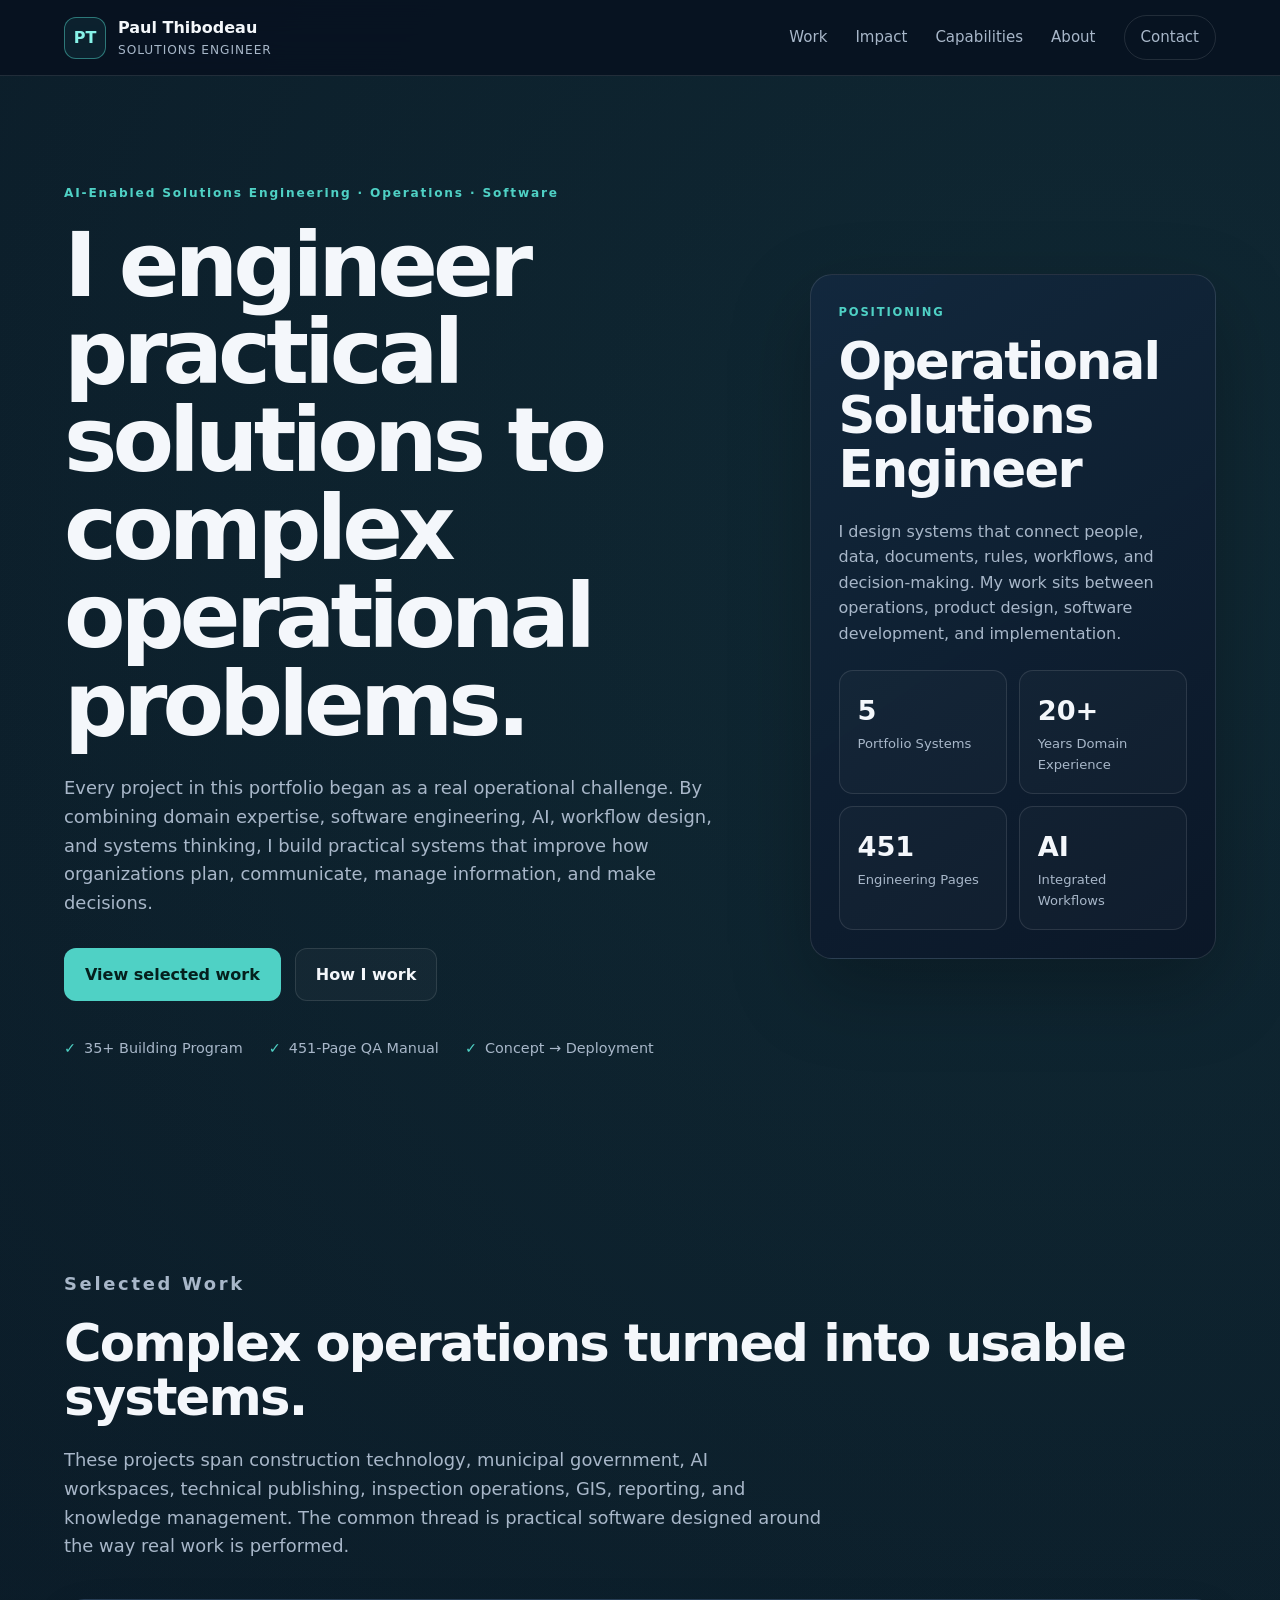
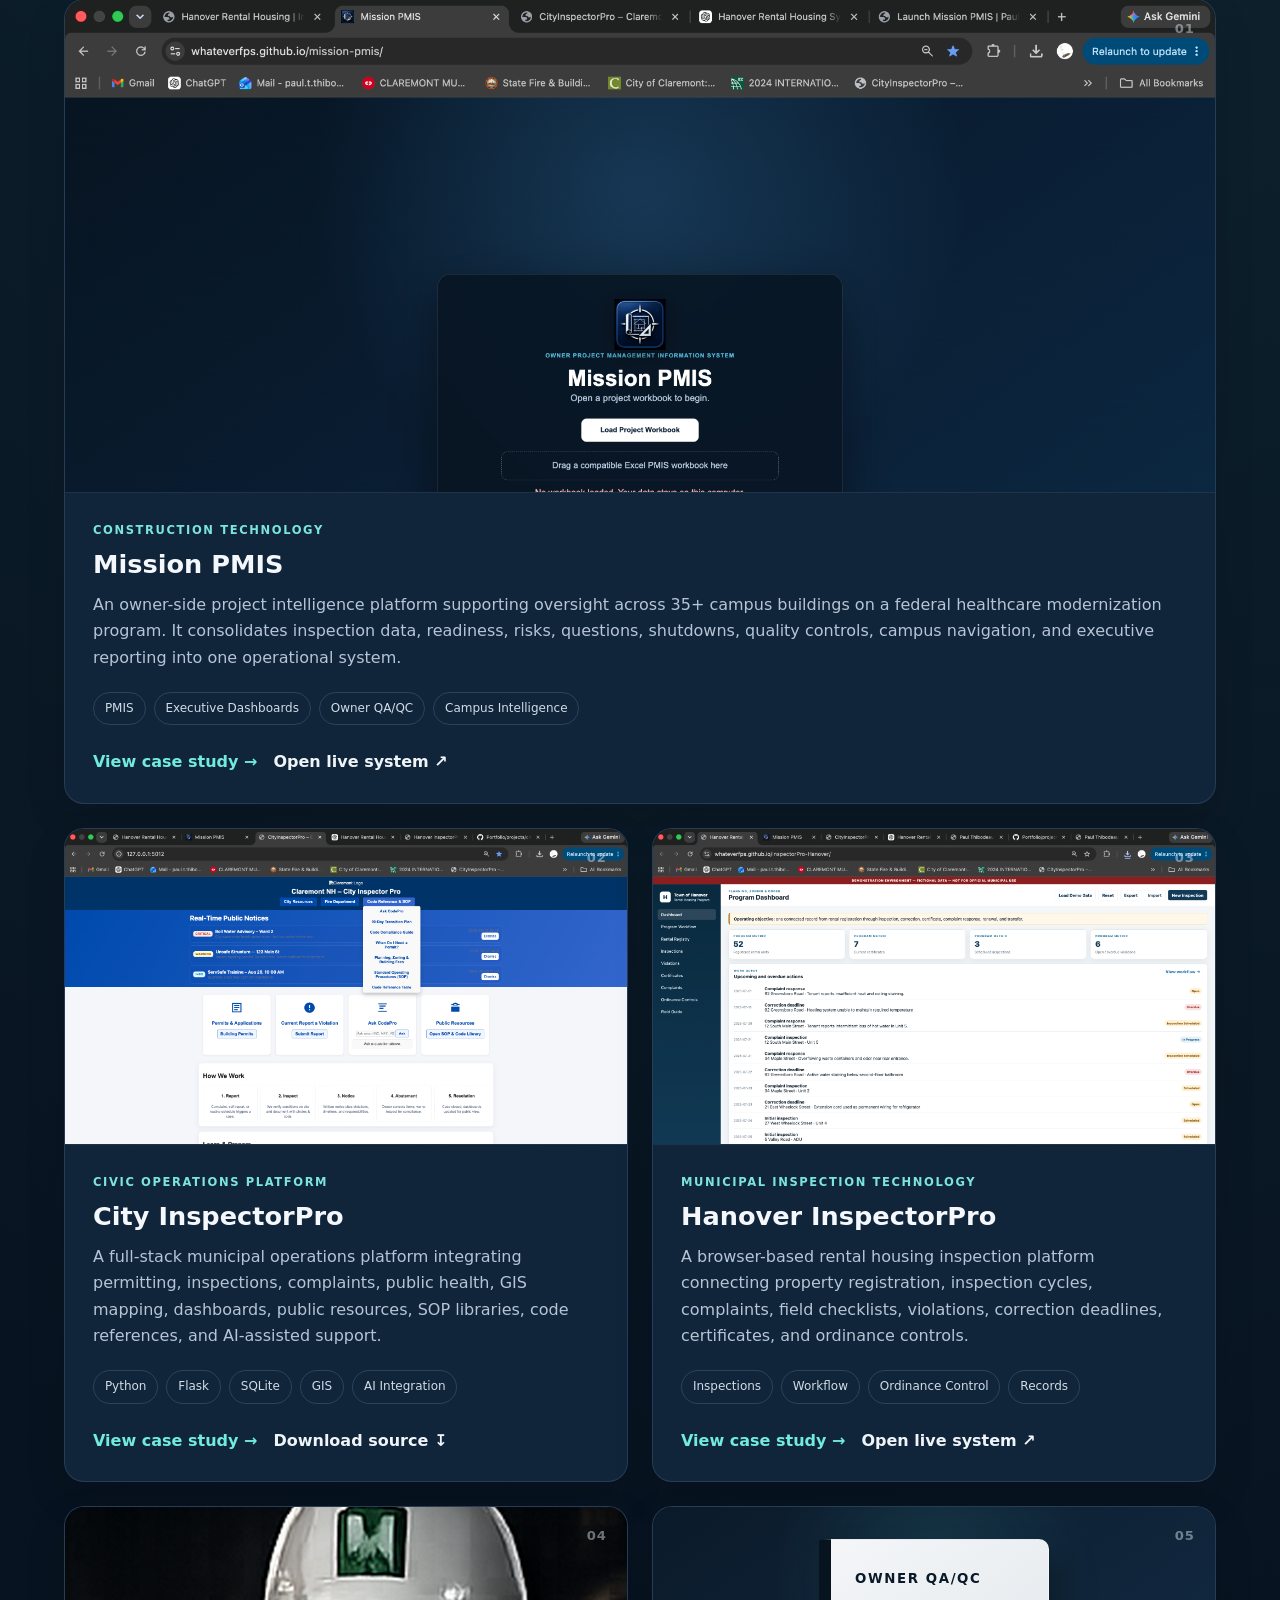
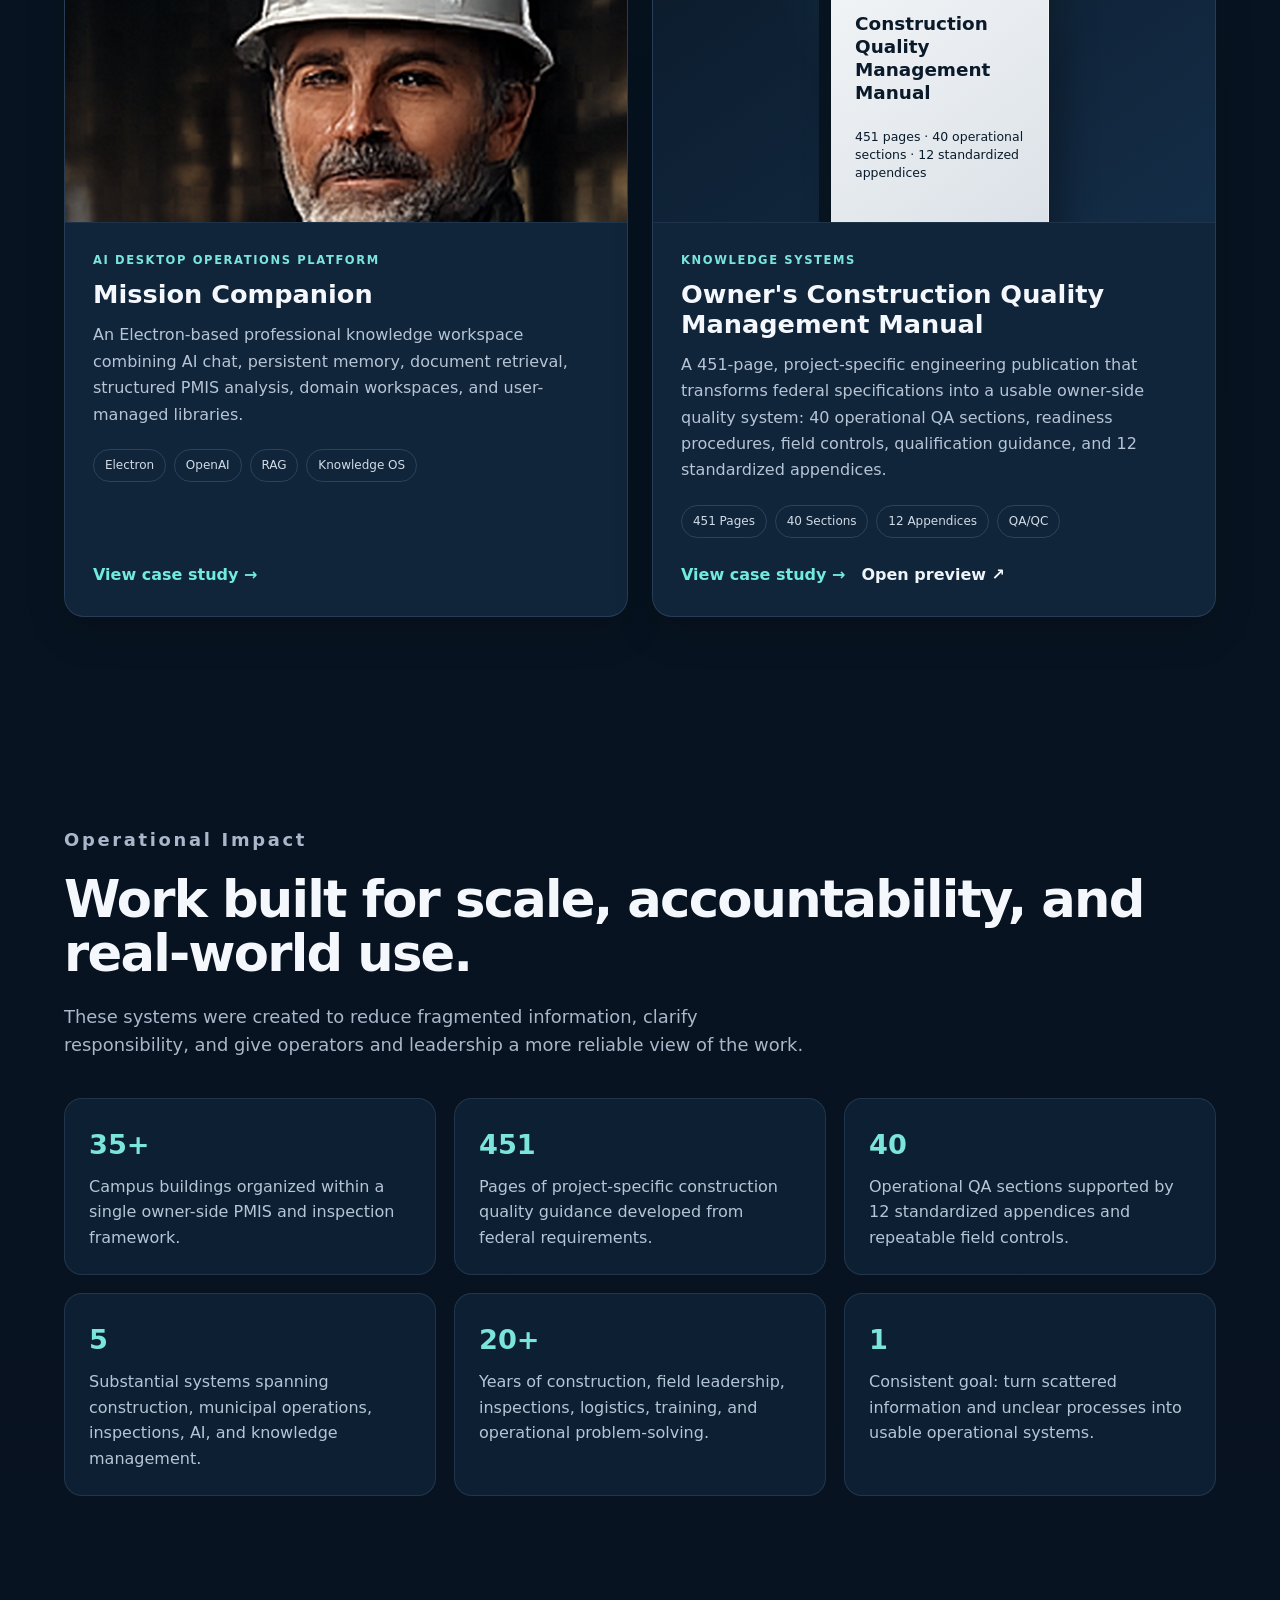
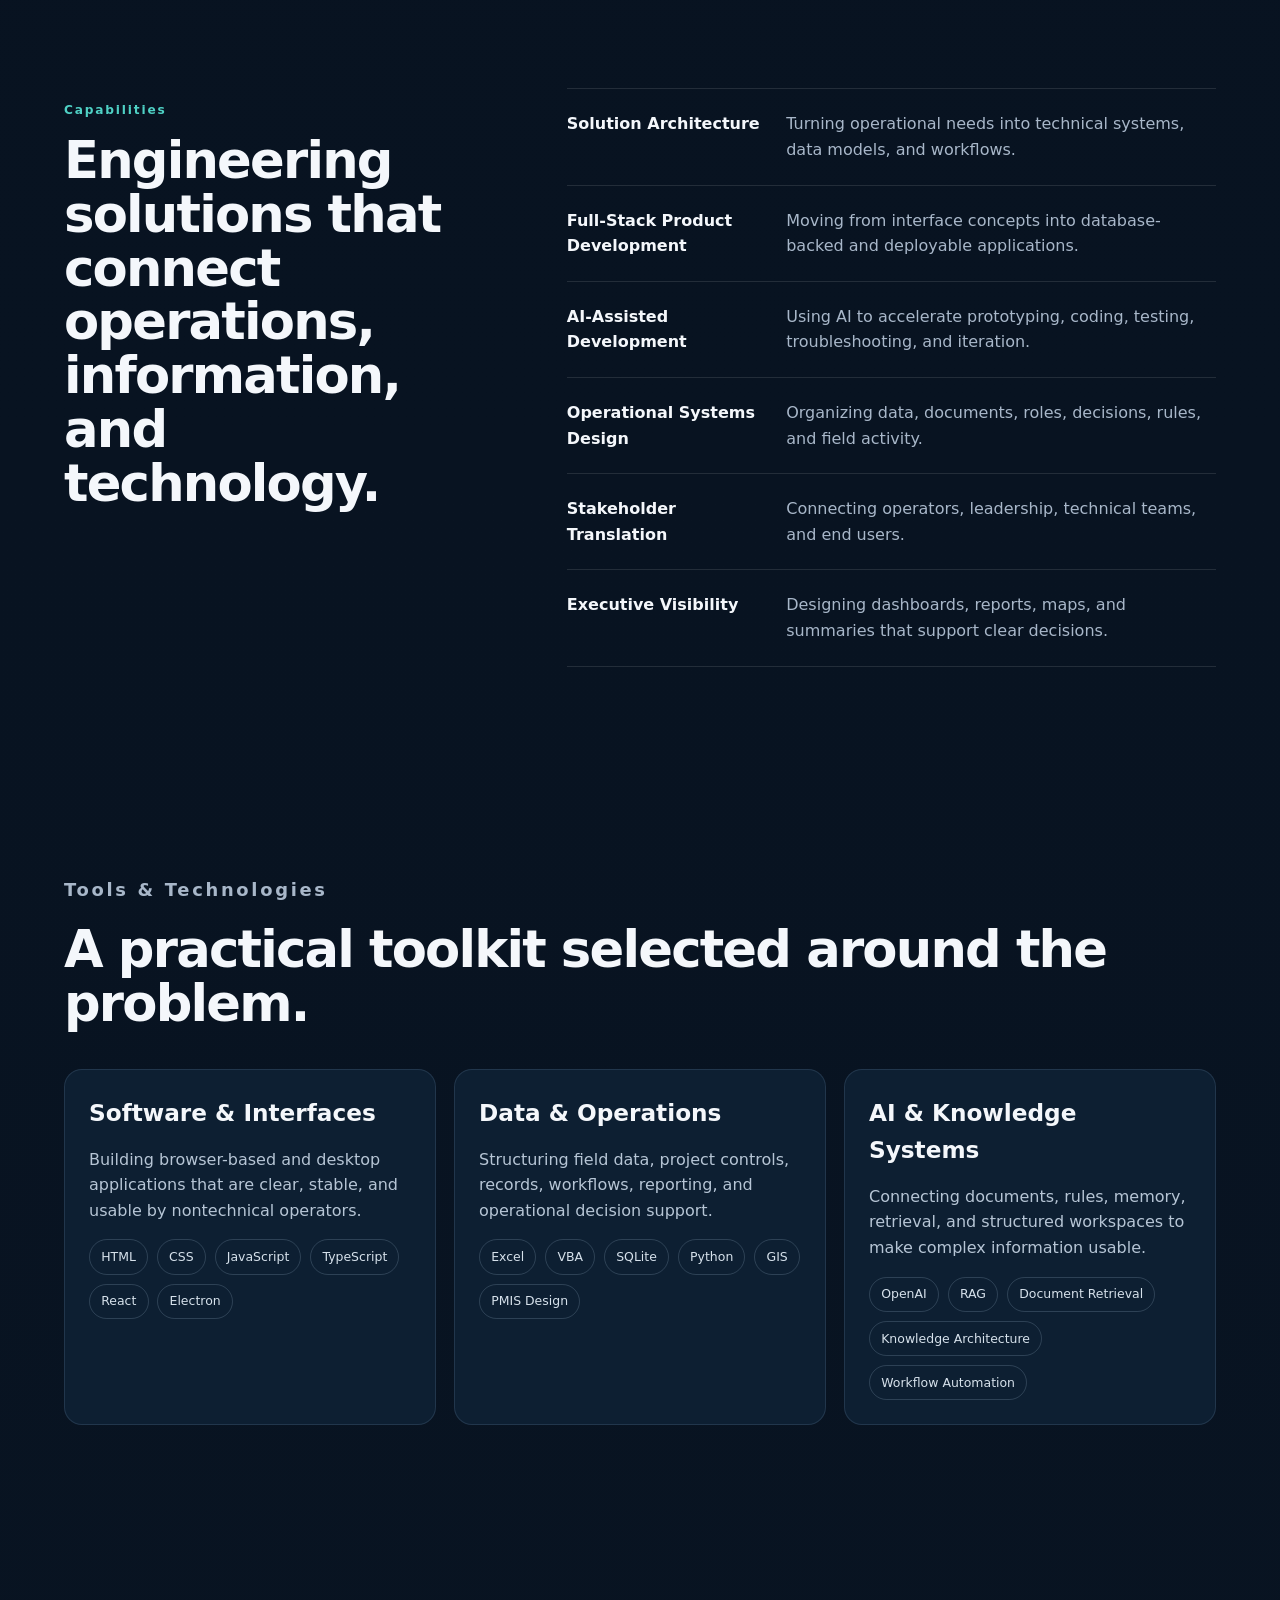
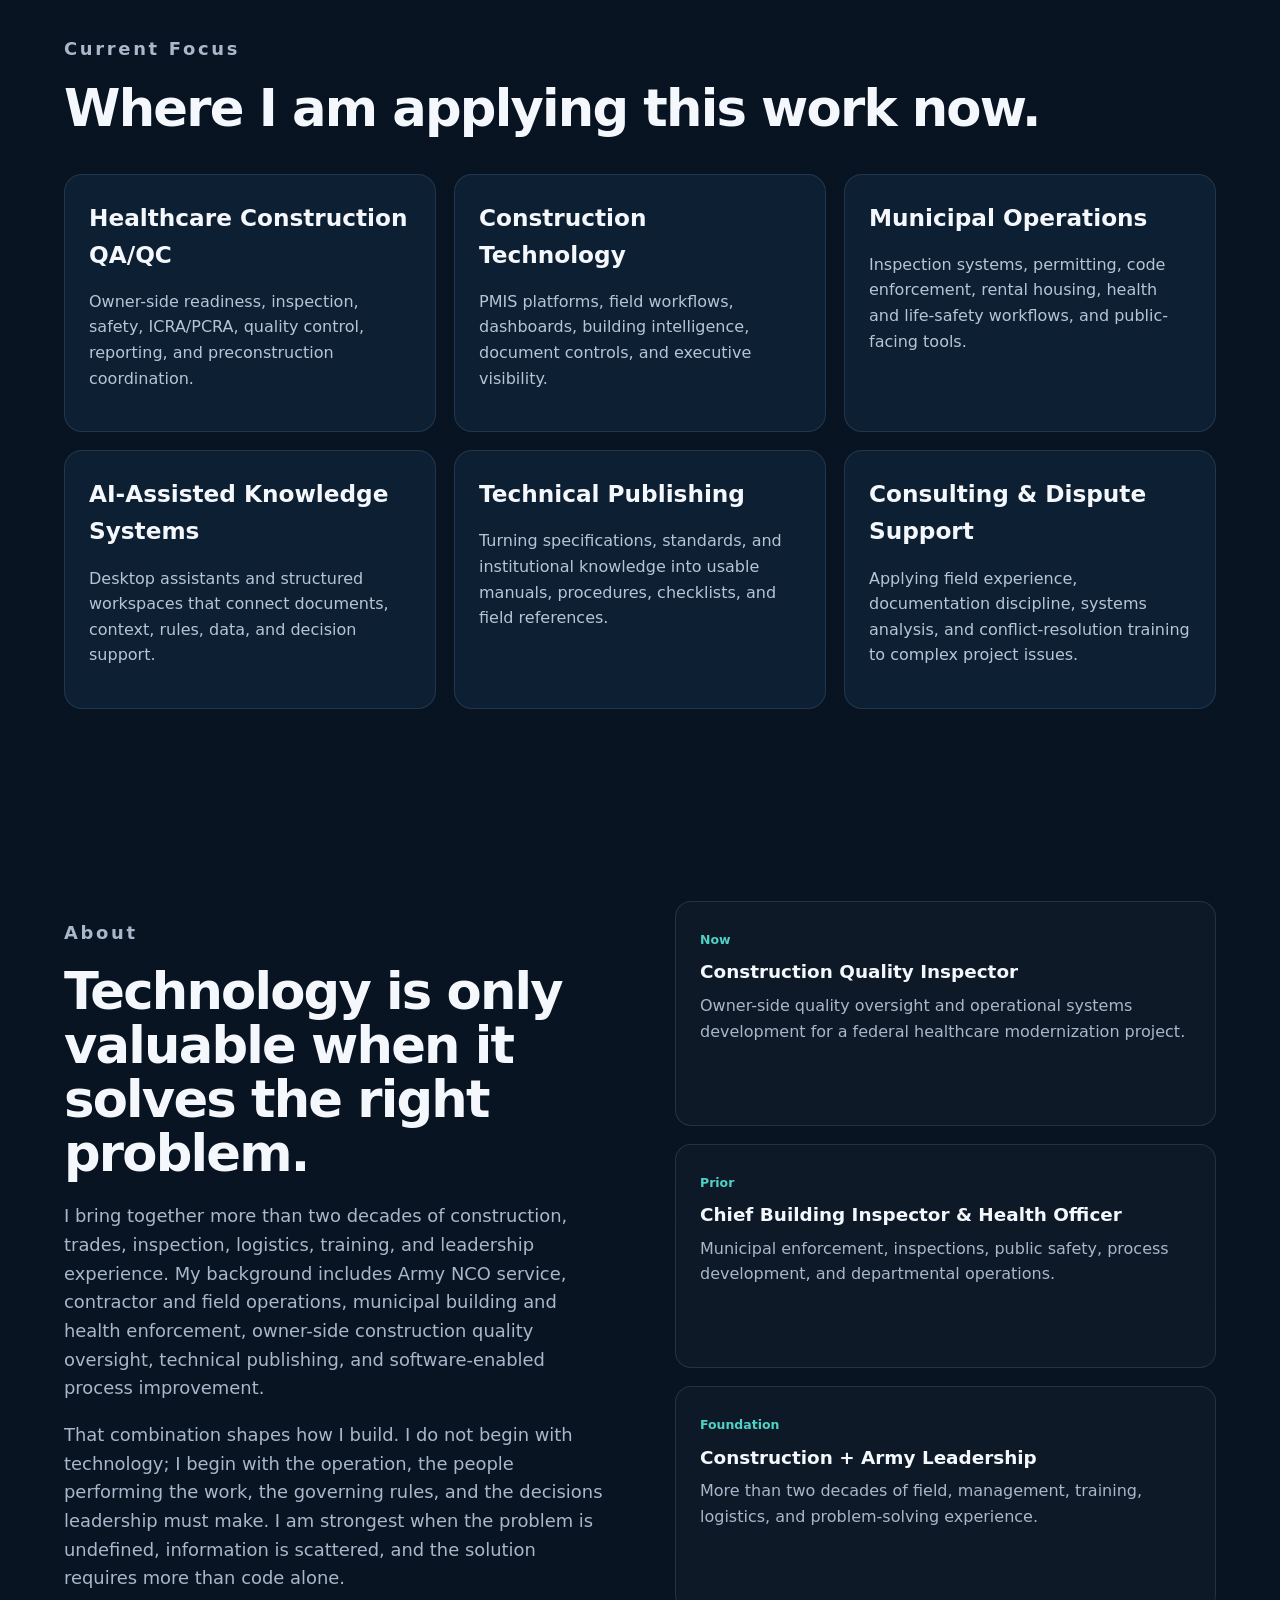
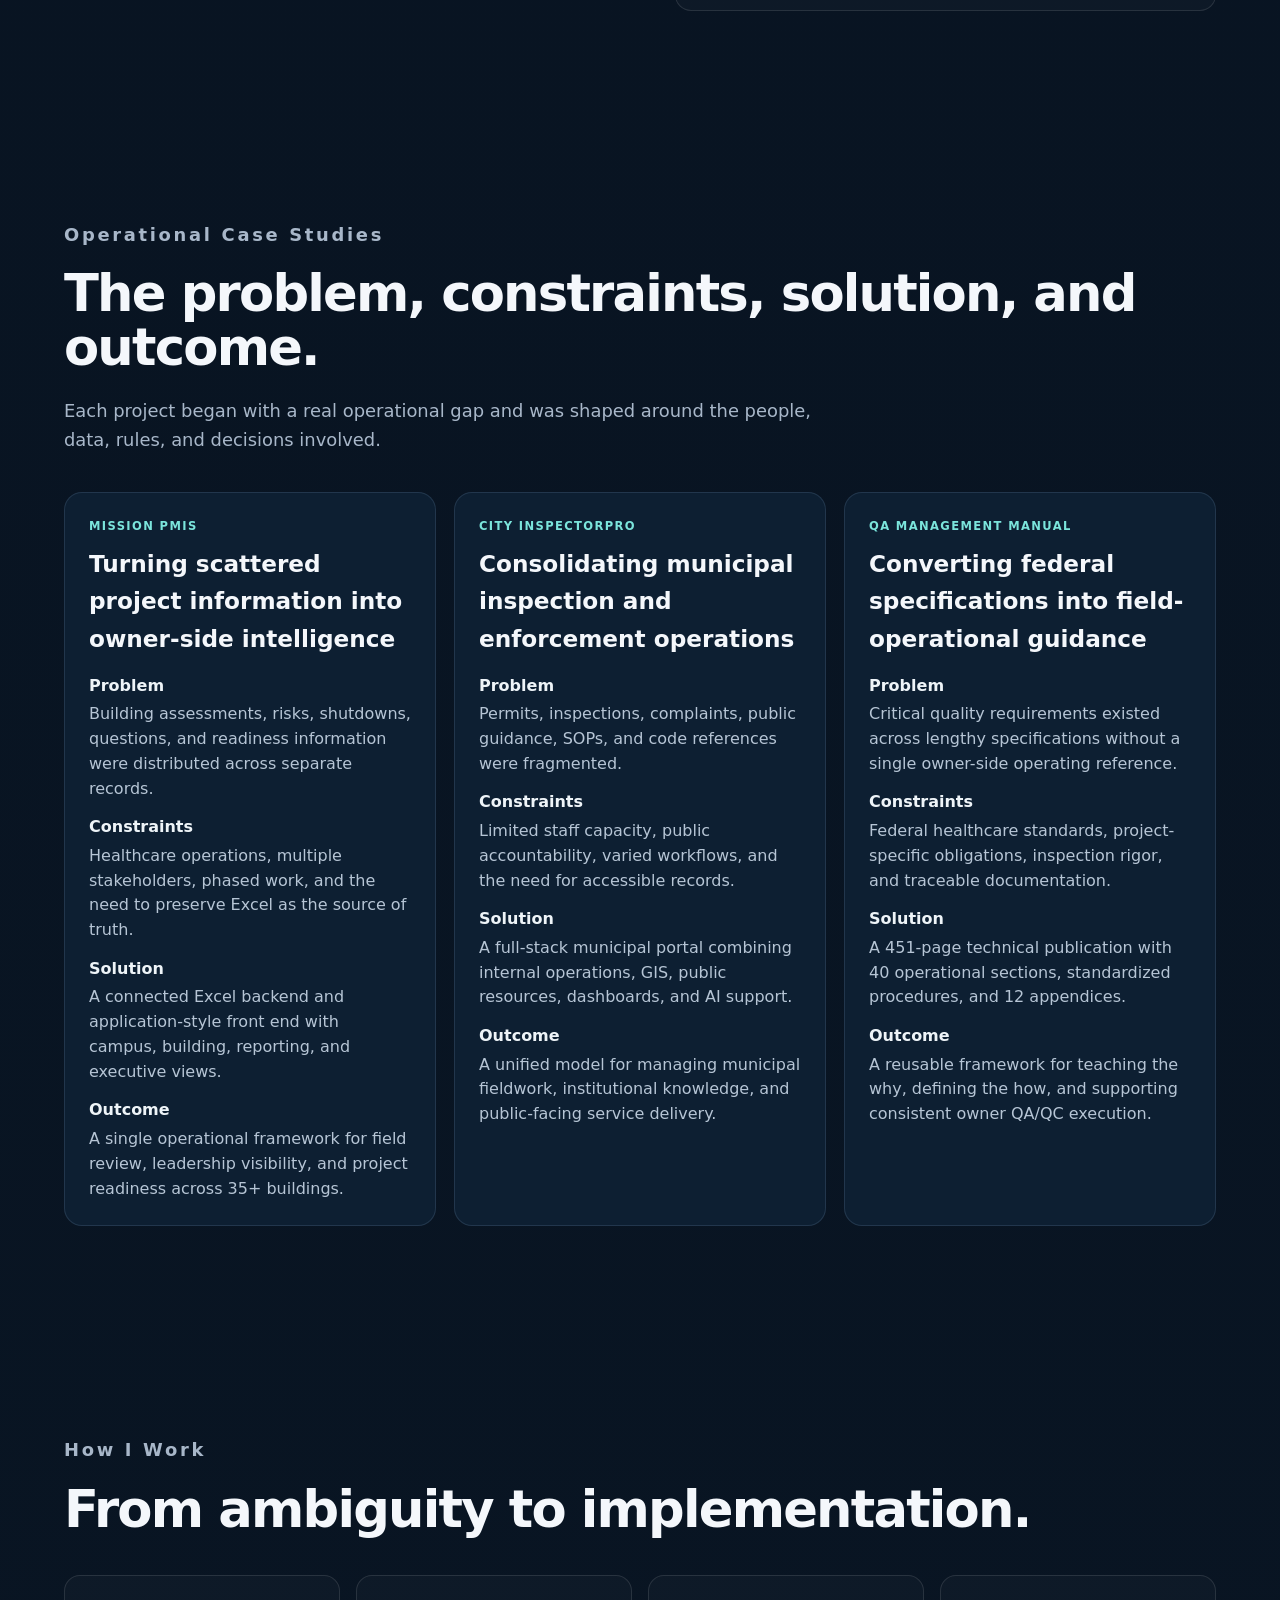
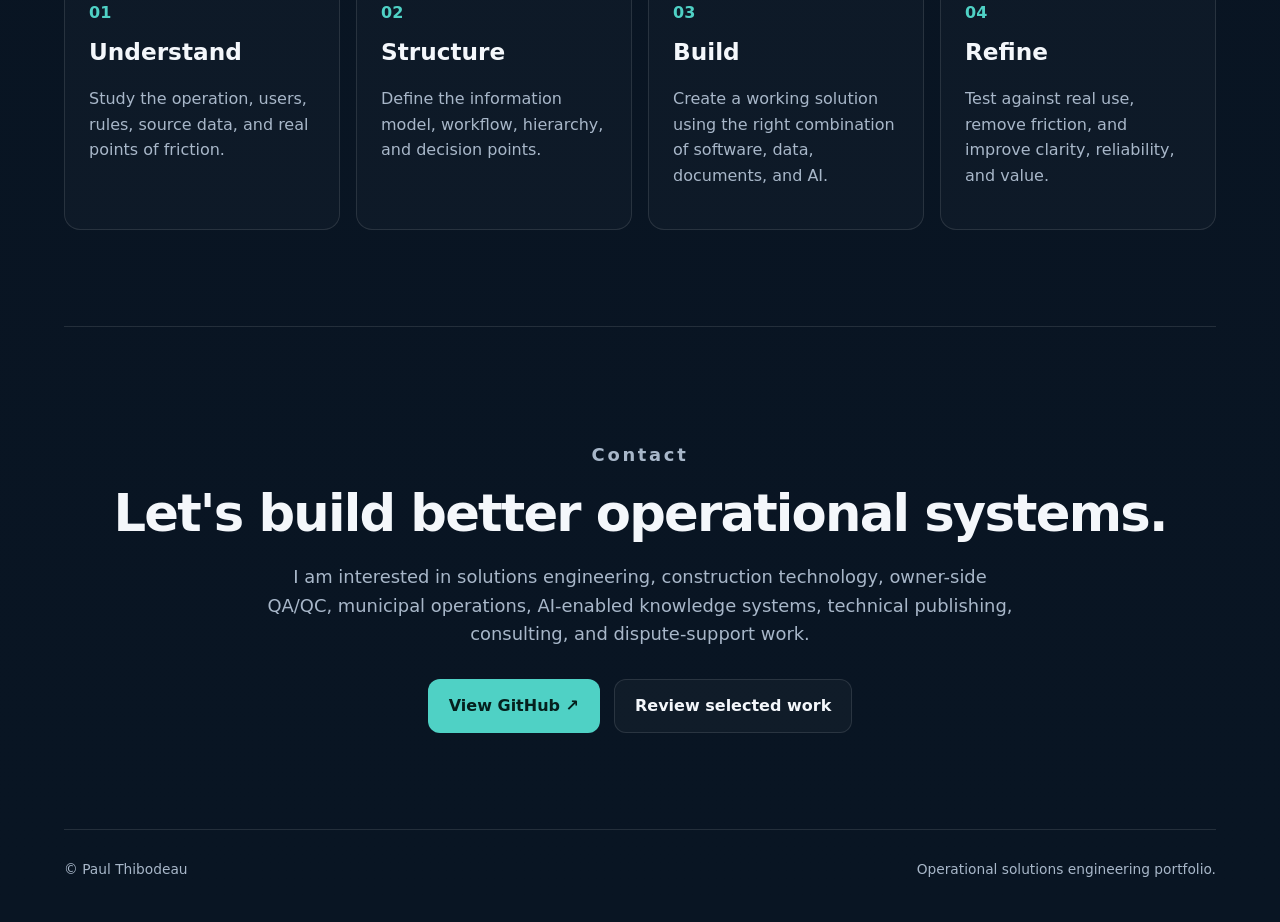
==== index.html @ a8cb2672 "Add files via upload" ====
<!DOCTYPE html>
<html lang="en">
<head>
  <meta charset="utf-8">
  <meta name="viewport" content="width=device-width, initial-scale=1">
  <meta
    name="description"
    content="Paul Thibodeau — Operational Solutions Engineer building AI-enabled software, knowledge systems, and practical tools for complex operations."
  >
  <title>Paul Thibodeau | Operational Solutions Engineer</title>
  <link href="assets/styles.css" rel="stylesheet">

  <style>
    /* Independent project showcase classes avoid conflicts with the legacy card CSS. */
    .showcase-grid {
      display: grid;
      grid-template-columns: repeat(2, minmax(0, 1fr));
      gap: 24px;
      margin-top: 2rem;
    }

    .showcase-card {
      position: relative;
      display: flex;
      flex-direction: column;
      min-width: 0;
      overflow: hidden;
      border: 1px solid rgba(126, 162, 196, 0.2);
      border-radius: 20px;
      background: #10243a;
      box-shadow: 0 16px 42px rgba(0, 0, 0, 0.12);
      transition: transform 180ms ease, border-color 180ms ease, box-shadow 180ms ease;
    }

    .showcase-card:hover {
      transform: translateY(-3px);
      border-color: rgba(91, 230, 218, 0.34);
      box-shadow: 0 22px 52px rgba(0, 0, 0, 0.18);
    }

    .showcase-card.flagship {
      grid-column: 1 / -1;
    }

    .showcase-media {
      position: relative;
      width: 100%;
      aspect-ratio: 16 / 9;
      overflow: hidden;
      background:
        linear-gradient(135deg, rgba(16, 36, 58, 0.2), rgba(16, 36, 58, 0.75)),
        #0b1b2c;
      border-bottom: 1px solid rgba(126, 162, 196, 0.16);
    }

    .showcase-card.flagship .showcase-media {
      aspect-ratio: 21 / 9;
    }

    .showcase-media img {
      display: block;
      width: 100%;
      height: 100%;
      max-width: none;
      object-fit: cover;
      object-position: top center;
      margin: 0;
      border: 0;
      border-radius: 0;
    }

    .showcase-media.companion img {
      object-position: center 22%;
    }

    .manual-visual {
      display: grid;
      place-items: center;
      height: 100%;
      padding: 2rem;
      background:
        radial-gradient(circle at 50% 20%, rgba(75, 213, 201, 0.13), transparent 42%),
        linear-gradient(145deg, #0b1a2a, #142d47);
    }

    .manual-book {
      position: relative;
      width: min(230px, 62%);
      aspect-ratio: 0.72;
      padding: 28px 24px;
      border: 1px solid rgba(255, 255, 255, 0.2);
      border-left: 12px solid #07131f;
      border-radius: 4px 10px 10px 4px;
      background: linear-gradient(145deg, #f4f6f8, #d9e0e6);
      color: #0a1a2a;
      box-shadow: 16px 18px 32px rgba(0, 0, 0, 0.28);
    }

    .manual-book small {
      display: block;
      margin-bottom: 22px;
      font-weight: 800;
      letter-spacing: 0.12em;
      text-transform: uppercase;
    }

    .manual-book strong {
      display: block;
      font-size: 1.15rem;
      line-height: 1.25;
    }

    .manual-book span {
      display: block;
      margin-top: 24px;
      font-size: 0.78rem;
      line-height: 1.45;
    }

    .showcase-index {
      position: absolute;
      top: 18px;
      right: 20px;
      z-index: 3;
      font-size: 0.82rem;
      font-weight: 800;
      letter-spacing: 0.08em;
      color: rgba(232, 242, 250, 0.45);
    }

    .showcase-body {
      display: flex;
      flex: 1 1 auto;
      flex-direction: column;
      min-width: 0;
      padding: 28px;
    }

    .showcase-type {
      margin: 0 0 0.65rem;
      font-size: 0.72rem;
      font-weight: 800;
      letter-spacing: 0.14em;
      text-transform: uppercase;
      color: #7be5dc;
    }

    .showcase-title {
      margin: 0 0 0.8rem;
      font-size: clamp(1.35rem, 2vw, 1.85rem);
      line-height: 1.15;
    }

    .showcase-description {
      max-width: none;
      margin: 0;
      line-height: 1.65;
      color: #b6c5d5;
    }

    .showcase-tags {
      display: flex;
      flex-wrap: wrap;
      gap: 0.5rem;
      margin-top: 1.3rem;
    }

    .showcase-tags span {
      padding: 0.38rem 0.68rem;
      border: 1px solid rgba(158, 185, 211, 0.2);
      border-radius: 999px;
      font-size: 0.75rem;
      color: #d1dce7;
    }

    .showcase-links {
      display: flex;
      flex-wrap: wrap;
      gap: 1rem;
      margin-top: auto;
      padding-top: 1.5rem;
    }

    .showcase-links a {
      font-weight: 750;
      text-decoration: none;
    }

    .showcase-links .case-link {
      color: #71eadf;
    }

    .showcase-links .secondary-link {
      color: #eef4f8;
    }



    .impact-grid,
    .toolkit-grid,
    .focus-grid,
    .case-study-grid {
      display: grid;
      grid-template-columns: repeat(3, minmax(0, 1fr));
      gap: 18px;
      margin-top: 1.75rem;
    }

    .impact-card,
    .toolkit-card,
    .focus-card,
    .case-study-card {
      padding: 24px;
      border: 1px solid rgba(126, 162, 196, 0.18);
      border-radius: 18px;
      background: rgba(16, 36, 58, 0.72);
    }

    .impact-card strong {
      display: block;
      margin-bottom: 0.45rem;
      font-size: 1.7rem;
      color: #7be5dc;
    }

    .impact-card span,
    .toolkit-card p,
    .focus-card p,
    .case-study-card p {
      color: #b6c5d5;
      line-height: 1.6;
    }

    .toolkit-card h3,
    .focus-card h3,
    .case-study-card h3 {
      margin: 0 0 0.65rem;
    }

    .tool-list {
      display: flex;
      flex-wrap: wrap;
      gap: 0.55rem;
      margin-top: 0.9rem;
    }

    .tool-list span {
      padding: 0.42rem 0.7rem;
      border: 1px solid rgba(158, 185, 211, 0.22);
      border-radius: 999px;
      font-size: 0.78rem;
      color: #d6e1eb;
    }

    .case-study-card .case-label {
      margin: 0 0 0.6rem;
      font-size: 0.72rem;
      font-weight: 800;
      letter-spacing: 0.12em;
      text-transform: uppercase;
      color: #7be5dc;
    }

    .case-study-card dl {
      margin: 1rem 0 0;
    }

    .case-study-card dt {
      margin-top: 0.8rem;
      font-weight: 800;
      color: #eef4f8;
    }

    .case-study-card dd {
      margin: 0.25rem 0 0;
      color: #b6c5d5;
      line-height: 1.55;
    }

    @media (max-width: 900px) {
      .showcase-grid,
      .impact-grid,
      .toolkit-grid,
      .focus-grid,
      .case-study-grid {
        grid-template-columns: 1fr;
      }

      .showcase-card.flagship {
        grid-column: auto;
      }

      .showcase-card.flagship .showcase-media {
        aspect-ratio: 16 / 9;
      }
    }

    @media (max-width: 640px) {
      .showcase-body {
        padding: 22px;
      }

      .showcase-media,
      .showcase-card.flagship .showcase-media {
        aspect-ratio: 4 / 3;
      }
    }
  </style>
</head>

<body>
  <header class="site-header">
    <a class="brand" href="#top">
      <span class="brand-mark">PT</span>
      <span><strong>Paul Thibodeau</strong><small>Solutions Engineer</small></span>
    </a>

    <button aria-label="Toggle navigation" class="menu-toggle">☰</button>

    <nav class="site-nav" aria-label="Primary navigation">
      <a href="#work">Work</a>
      <a href="#impact">Impact</a>
      <a href="#capabilities">Capabilities</a>
      <a href="#about">About</a>
      <a class="nav-cta" href="#contact">Contact</a>
    </nav>
  </header>

  <main id="top">
    <section class="hero section">
      <div class="hero-copy">
        <p class="eyebrow">AI-Enabled Solutions Engineering · Operations · Software</p>
        <h1>I engineer practical solutions to complex operational problems.</h1>

        <p class="hero-lead">
          Every project in this portfolio began as a real operational challenge. By combining domain expertise,
          software engineering, AI, workflow design, and systems thinking, I build practical systems that improve
          how organizations plan, communicate, manage information, and make decisions.
        </p>

        <div class="hero-actions">
          <a class="button primary" href="#work">View selected work</a>
          <a class="button secondary" href="#about">How I work</a>
        </div>

        <div class="hero-proof">
          <span>35+ Building Program</span>
          <span>451-Page QA Manual</span>
          <span>Concept → Deployment</span>
        </div>
      </div>

      <aside class="hero-panel">
        <div class="panel-label">POSITIONING</div>
        <h2>Operational Solutions Engineer</h2>

        <p>
          I design systems that connect people, data, documents, rules, workflows, and decision-making.
          My work sits between operations, product design, software development, and implementation.
        </p>

        <div class="metric-grid">
          <div><strong>5</strong><span>Portfolio Systems</span></div>
          <div><strong>20+</strong><span>Years Domain Experience</span></div>
          <div><strong>451</strong><span>Engineering Pages</span></div>
          <div><strong>AI</strong><span>Integrated Workflows</span></div>
        </div>
      </aside>
    </section>

    <section class="section" id="work">
      <div class="section-heading">
        <p class="eyebrow">Selected Work</p>
        <h2>Complex operations turned into usable systems.</h2>
        <p>
          These projects span construction technology, municipal government, AI workspaces, technical publishing,
          inspection operations, GIS, reporting, and knowledge management. The common thread is practical software
          designed around the way real work is performed.
        </p>
      </div>

      <div class="showcase-grid">
        <article class="showcase-card flagship">
          <div class="showcase-media">
            <img src="assets/images/pmis-dashboard.png" alt="Mission PMIS operational dashboard">
          </div>
          <span class="showcase-index">01</span>

          <div class="showcase-body">
            <p class="showcase-type">Construction Technology</p>
            <h3 class="showcase-title">Mission PMIS</h3>
            <p class="showcase-description">
              An owner-side project intelligence platform supporting oversight across 35+ campus buildings on a federal healthcare modernization program. It consolidates inspection data, readiness, risks, questions, shutdowns, quality controls, campus navigation, and executive reporting into one operational system.
            </p>

            <div class="showcase-tags">
              <span>PMIS</span><span>Executive Dashboards</span><span>Owner QA/QC</span><span>Campus Intelligence</span>
            </div>

            <div class="showcase-links">
              <a class="case-link" href="projects/mission-pmis.html">View case study →</a>
              <a class="secondary-link" href="projects/launch-mission-pmis.html">Open live system ↗</a>
            </div>
          </div>
        </article>

        <article class="showcase-card">
          <div class="showcase-media">
            <img src="assets/images/cityinspector-portal.png" alt="City InspectorPro municipal operations portal">
          </div>
          <span class="showcase-index">02</span>

          <div class="showcase-body">
            <p class="showcase-type">Civic Operations Platform</p>
            <h3 class="showcase-title">City InspectorPro</h3>
            <p class="showcase-description">
              A full-stack municipal operations platform integrating permitting, inspections, complaints,
              public health, GIS mapping, dashboards, public resources, SOP libraries, code references,
              and AI-assisted support.
            </p>

            <div class="showcase-tags">
              <span>Python</span><span>Flask</span><span>SQLite</span><span>GIS</span><span>AI Integration</span>
            </div>

            <div class="showcase-links">
              <a class="case-link" href="projects/city-inspectorpro.html">View case study →</a>
              <a class="secondary-link" download href="assets/downloads/CityInspectorPro-source.zip">Download source ↧</a>
            </div>
          </div>
        </article>

        <article class="showcase-card">
          <div class="showcase-media">
            <img src="assets/images/inspector-dashboard.png" alt="Hanover InspectorPro rental housing dashboard">
          </div>
          <span class="showcase-index">03</span>

          <div class="showcase-body">
            <p class="showcase-type">Municipal Inspection Technology</p>
            <h3 class="showcase-title">Hanover InspectorPro</h3>
            <p class="showcase-description">
              A browser-based rental housing inspection platform connecting property registration, inspection cycles,
              complaints, field checklists, violations, correction deadlines, certificates, and ordinance controls.
            </p>

            <div class="showcase-tags">
              <span>Inspections</span><span>Workflow</span><span>Ordinance Control</span><span>Records</span>
            </div>

            <div class="showcase-links">
              <a class="case-link" href="projects/inspectorpro.html">View case study →</a>
              <a class="secondary-link" href="https://whateverfps.github.io/InspectorPro-Hanover/" rel="noopener" target="_blank">Open live system ↗</a>
            </div>
          </div>
        </article>

        <article class="showcase-card">
          <div class="showcase-media companion">
            <img src="assets/mission-companion/chief-portrait.png" alt="Mission Companion desktop assistant character">
          </div>
          <span class="showcase-index">04</span>

          <div class="showcase-body">
            <p class="showcase-type">AI Desktop Operations Platform</p>
            <h3 class="showcase-title">Mission Companion</h3>
            <p class="showcase-description">
              An Electron-based professional knowledge workspace combining AI chat, persistent memory,
              document retrieval, structured PMIS analysis, domain workspaces, and user-managed libraries.
            </p>

            <div class="showcase-tags">
              <span>Electron</span><span>OpenAI</span><span>RAG</span><span>Knowledge OS</span>
            </div>

            <div class="showcase-links">
              <a class="case-link" href="projects/mission-companion.html">View case study →</a>
            </div>
          </div>
        </article>

        <article class="showcase-card">
          <div class="showcase-media">
            <div class="manual-visual" aria-label="Owner's Construction Quality Management Manual visual">
              <div class="manual-book">
                <small>Owner QA/QC</small>
                <strong>Construction Quality Management Manual</strong>
                <span>451 pages · 40 operational sections · 12 standardized appendices</span>
              </div>
            </div>
          </div>
          <span class="showcase-index">05</span>

          <div class="showcase-body">
            <p class="showcase-type">Knowledge Systems</p>
            <h3 class="showcase-title">Owner's Construction Quality Management Manual</h3>
            <p class="showcase-description">
              A 451-page, project-specific engineering publication that transforms federal specifications into a usable owner-side quality system: 40 operational QA sections, readiness procedures, field controls, qualification guidance, and 12 standardized appendices.
            </p>

            <div class="showcase-tags">
              <span>451 Pages</span><span>40 Sections</span><span>12 Appendices</span><span>QA/QC</span>
            </div>

            <div class="showcase-links">
              <a class="case-link" href="projects/qa-manual.html">View case study →</a>
              <a class="secondary-link" href="assets/manual/Owner_QA_Manual_Portfolio_Preview.pdf" rel="noopener" target="_blank">Open preview ↗</a>
            </div>
          </div>
        </article>
      </div>
    </section>

    <section class="section" id="impact">
      <div class="section-heading">
        <p class="eyebrow">Operational Impact</p>
        <h2>Work built for scale, accountability, and real-world use.</h2>
        <p>
          These systems were created to reduce fragmented information, clarify responsibility, and give operators and leadership a more reliable view of the work.
        </p>
      </div>

      <div class="impact-grid">
        <div class="impact-card"><strong>35+</strong><span>Campus buildings organized within a single owner-side PMIS and inspection framework.</span></div>
        <div class="impact-card"><strong>451</strong><span>Pages of project-specific construction quality guidance developed from federal requirements.</span></div>
        <div class="impact-card"><strong>40</strong><span>Operational QA sections supported by 12 standardized appendices and repeatable field controls.</span></div>
        <div class="impact-card"><strong>5</strong><span>Substantial systems spanning construction, municipal operations, inspections, AI, and knowledge management.</span></div>
        <div class="impact-card"><strong>20+</strong><span>Years of construction, field leadership, inspections, logistics, training, and operational problem-solving.</span></div>
        <div class="impact-card"><strong>1</strong><span>Consistent goal: turn scattered information and unclear processes into usable operational systems.</span></div>
      </div>
    </section>

    <section class="section split-section" id="capabilities">
      <div>
        <p class="eyebrow">Capabilities</p>
        <h2>Engineering solutions that connect operations, information, and technology.</h2>
      </div>

      <div class="capability-list">
        <div><strong>Solution Architecture</strong><span>Turning operational needs into technical systems, data models, and workflows.</span></div>
        <div><strong>Full-Stack Product Development</strong><span>Moving from interface concepts into database-backed and deployable applications.</span></div>
        <div><strong>AI-Assisted Development</strong><span>Using AI to accelerate prototyping, coding, testing, troubleshooting, and iteration.</span></div>
        <div><strong>Operational Systems Design</strong><span>Organizing data, documents, roles, decisions, rules, and field activity.</span></div>
        <div><strong>Stakeholder Translation</strong><span>Connecting operators, leadership, technical teams, and end users.</span></div>
        <div><strong>Executive Visibility</strong><span>Designing dashboards, reports, maps, and summaries that support clear decisions.</span></div>
      </div>
    </section>

    <section class="section">
      <div class="section-heading">
        <p class="eyebrow">Tools &amp; Technologies</p>
        <h2>A practical toolkit selected around the problem.</h2>
      </div>

      <div class="toolkit-grid">
        <div class="toolkit-card">
          <h3>Software &amp; Interfaces</h3>
          <p>Building browser-based and desktop applications that are clear, stable, and usable by nontechnical operators.</p>
          <div class="tool-list"><span>HTML</span><span>CSS</span><span>JavaScript</span><span>TypeScript</span><span>React</span><span>Electron</span></div>
        </div>
        <div class="toolkit-card">
          <h3>Data &amp; Operations</h3>
          <p>Structuring field data, project controls, records, workflows, reporting, and operational decision support.</p>
          <div class="tool-list"><span>Excel</span><span>VBA</span><span>SQLite</span><span>Python</span><span>GIS</span><span>PMIS Design</span></div>
        </div>
        <div class="toolkit-card">
          <h3>AI &amp; Knowledge Systems</h3>
          <p>Connecting documents, rules, memory, retrieval, and structured workspaces to make complex information usable.</p>
          <div class="tool-list"><span>OpenAI</span><span>RAG</span><span>Document Retrieval</span><span>Knowledge Architecture</span><span>Workflow Automation</span></div>
        </div>
      </div>
    </section>

    <section class="section">
      <div class="section-heading">
        <p class="eyebrow">Current Focus</p>
        <h2>Where I am applying this work now.</h2>
      </div>

      <div class="focus-grid">
        <div class="focus-card"><h3>Healthcare Construction QA/QC</h3><p>Owner-side readiness, inspection, safety, ICRA/PCRA, quality control, reporting, and preconstruction coordination.</p></div>
        <div class="focus-card"><h3>Construction Technology</h3><p>PMIS platforms, field workflows, dashboards, building intelligence, document controls, and executive visibility.</p></div>
        <div class="focus-card"><h3>Municipal Operations</h3><p>Inspection systems, permitting, code enforcement, rental housing, health and life-safety workflows, and public-facing tools.</p></div>
        <div class="focus-card"><h3>AI-Assisted Knowledge Systems</h3><p>Desktop assistants and structured workspaces that connect documents, context, rules, data, and decision support.</p></div>
        <div class="focus-card"><h3>Technical Publishing</h3><p>Turning specifications, standards, and institutional knowledge into usable manuals, procedures, checklists, and field references.</p></div>
        <div class="focus-card"><h3>Consulting &amp; Dispute Support</h3><p>Applying field experience, documentation discipline, systems analysis, and conflict-resolution training to complex project issues.</p></div>
      </div>
    </section>

    <section class="section about-section" id="about">
      <div class="about-copy">
        <p class="eyebrow">About</p>
        <h2>Technology is only valuable when it solves the right problem.</h2>
        <p>
          I bring together more than two decades of construction, trades, inspection, logistics, training, and leadership experience. My background includes Army NCO service, contractor and field operations, municipal building and health enforcement, owner-side construction quality oversight, technical publishing, and software-enabled process improvement.
        </p>
        <p>
          That combination shapes how I build. I do not begin with technology; I begin with the operation, the people performing the work, the governing rules, and the decisions leadership must make. I am strongest when the problem is undefined, information is scattered, and the solution requires more than code alone.
        </p>
      </div>

      <div class="timeline">
        <div><span>Now</span><strong>Construction Quality Inspector</strong><p>Owner-side quality oversight and operational systems development for a federal healthcare modernization project.</p></div>
        <div><span>Prior</span><strong>Chief Building Inspector &amp; Health Officer</strong><p>Municipal enforcement, inspections, public safety, process development, and departmental operations.</p></div>
        <div><span>Foundation</span><strong>Construction + Army Leadership</strong><p>More than two decades of field, management, training, logistics, and problem-solving experience.</p></div>
      </div>
    </section>

    <section class="section">
      <div class="section-heading">
        <p class="eyebrow">Operational Case Studies</p>
        <h2>The problem, constraints, solution, and outcome.</h2>
        <p>Each project began with a real operational gap and was shaped around the people, data, rules, and decisions involved.</p>
      </div>

      <div class="case-study-grid">
        <article class="case-study-card">
          <p class="case-label">Mission PMIS</p>
          <h3>Turning scattered project information into owner-side intelligence</h3>
          <dl>
            <dt>Problem</dt><dd>Building assessments, risks, shutdowns, questions, and readiness information were distributed across separate records.</dd>
            <dt>Constraints</dt><dd>Healthcare operations, multiple stakeholders, phased work, and the need to preserve Excel as the source of truth.</dd>
            <dt>Solution</dt><dd>A connected Excel backend and application-style front end with campus, building, reporting, and executive views.</dd>
            <dt>Outcome</dt><dd>A single operational framework for field review, leadership visibility, and project readiness across 35+ buildings.</dd>
          </dl>
        </article>

        <article class="case-study-card">
          <p class="case-label">City InspectorPro</p>
          <h3>Consolidating municipal inspection and enforcement operations</h3>
          <dl>
            <dt>Problem</dt><dd>Permits, inspections, complaints, public guidance, SOPs, and code references were fragmented.</dd>
            <dt>Constraints</dt><dd>Limited staff capacity, public accountability, varied workflows, and the need for accessible records.</dd>
            <dt>Solution</dt><dd>A full-stack municipal portal combining internal operations, GIS, public resources, dashboards, and AI support.</dd>
            <dt>Outcome</dt><dd>A unified model for managing municipal fieldwork, institutional knowledge, and public-facing service delivery.</dd>
          </dl>
        </article>

        <article class="case-study-card">
          <p class="case-label">QA Management Manual</p>
          <h3>Converting federal specifications into field-operational guidance</h3>
          <dl>
            <dt>Problem</dt><dd>Critical quality requirements existed across lengthy specifications without a single owner-side operating reference.</dd>
            <dt>Constraints</dt><dd>Federal healthcare standards, project-specific obligations, inspection rigor, and traceable documentation.</dd>
            <dt>Solution</dt><dd>A 451-page technical publication with 40 operational sections, standardized procedures, and 12 appendices.</dd>
            <dt>Outcome</dt><dd>A reusable framework for teaching the why, defining the how, and supporting consistent owner QA/QC execution.</dd>
          </dl>
        </article>
      </div>
    </section>

    <section class="section process-section">
      <div class="section-heading compact">
        <p class="eyebrow">How I Work</p>
        <h2>From ambiguity to implementation.</h2>
      </div>

      <div class="process-grid">
        <div><span>01</span><h3>Understand</h3><p>Study the operation, users, rules, source data, and real points of friction.</p></div>
        <div><span>02</span><h3>Structure</h3><p>Define the information model, workflow, hierarchy, and decision points.</p></div>
        <div><span>03</span><h3>Build</h3><p>Create a working solution using the right combination of software, data, documents, and AI.</p></div>
        <div><span>04</span><h3>Refine</h3><p>Test against real use, remove friction, and improve clarity, reliability, and value.</p></div>
      </div>
    </section>

    <section class="section contact-section" id="contact">
      <p class="eyebrow">Contact</p>
      <h2>Let's build better operational systems.</h2>
      <p>
        I am interested in solutions engineering, construction technology, owner-side QA/QC, municipal operations, AI-enabled knowledge systems, technical publishing, consulting, and dispute-support work.
      </p>

      <div class="contact-actions">
        <a class="button primary" href="https://github.com/whateverfps" rel="noopener" target="_blank">View GitHub ↗</a>
        <a class="button secondary" href="#work">Review selected work</a>
      </div>
    </section>
  </main>

  <footer>
    <span>© <span id="year"></span> Paul Thibodeau</span>
    <span>Operational solutions engineering portfolio.</span>
  </footer>

  <script src="assets/app.js"></script>
</body>
</html>
---- assets/styles.css ----
:root{--bg:#07111f;--panel:#0f2033;--panel2:#13283e;--text:#f4f7fb;--muted:#a8b7c9;--line:rgba(255,255,255,.11);--accent:#4fd1c5;--accent2:#87f2e8;--max:1180px;--radius:22px}*{box-sizing:border-box}html{scroll-behavior:smooth}body{margin:0;background:radial-gradient(circle at 85% 5%,rgba(79,209,197,.12),transparent 28%),linear-gradient(180deg,#07111f,#091523);color:var(--text);font-family:Inter,ui-sans-serif,system-ui,-apple-system,BlinkMacSystemFont,"Segoe UI",sans-serif;line-height:1.6}a{color:inherit;text-decoration:none}.site-header{position:sticky;top:0;z-index:50;min-height:76px;display:flex;align-items:center;justify-content:space-between;padding:0 5vw;background:rgba(7,17,31,.82);backdrop-filter:blur(18px);border-bottom:1px solid var(--line)}.brand{display:flex;align-items:center;gap:12px}.brand-mark{width:42px;height:42px;display:grid;place-items:center;border:1px solid rgba(79,209,197,.5);border-radius:12px;background:rgba(79,209,197,.08);color:var(--accent2);font-weight:800}.brand strong,.brand small{display:block}.brand small{color:var(--muted);font-size:.76rem;letter-spacing:.08em;text-transform:uppercase}.site-nav{display:flex;gap:28px;align-items:center}.site-nav a{color:var(--muted);font-size:.94rem}.site-nav a:hover{color:var(--text)}.nav-cta{border:1px solid var(--line);border-radius:999px;padding:9px 16px}.menu-toggle{display:none;background:none;border:0;color:white;font-size:1.5rem}.section{width:min(var(--max),90vw);margin:0 auto;padding:96px 0}.hero{min-height:calc(100vh - 76px);display:grid;grid-template-columns:1.25fr .75fr;gap:68px;align-items:center}.eyebrow{color:var(--accent);letter-spacing:.15em;font-size:.76rem;font-weight:800}h1{font-size:clamp(3rem,7vw,6.2rem);line-height:.98;max-width:920px;margin:18px 0 26px;letter-spacing:-.055em}h2{font-size:clamp(2rem,4vw,3.8rem);line-height:1.05;letter-spacing:-.035em;margin:14px 0 22px}h3{margin:8px 0 10px;font-size:1.45rem}.hero-lead,.section-heading p,.about-copy p,.contact-section p{color:var(--muted);font-size:1.12rem;max-width:760px}.hero-actions,.contact-actions{display:flex;flex-wrap:wrap;gap:14px;margin-top:30px}.button{padding:13px 20px;border-radius:12px;font-weight:750;border:1px solid var(--line)}.button.primary{background:var(--accent);color:#05201d;border-color:transparent}.button.secondary{background:rgba(255,255,255,.03)}.hero-proof{display:flex;flex-wrap:wrap;gap:16px 26px;margin-top:36px;color:var(--muted);font-size:.9rem}.hero-proof span:before{content:"✓";color:var(--accent);margin-right:8px}.hero-panel{background:linear-gradient(145deg,rgba(19,40,62,.94),rgba(11,23,39,.96));border:1px solid var(--line);border-radius:var(--radius);padding:28px;box-shadow:0 30px 80px rgba(0,0,0,.25)}.panel-label{color:var(--accent);font-size:.72rem;letter-spacing:.16em;font-weight:800}.hero-panel p{color:var(--muted)}.metric-grid{margin-top:24px;display:grid;grid-template-columns:repeat(2,1fr);gap:12px}.metric-grid div{padding:18px;border:1px solid var(--line);border-radius:14px;background:rgba(255,255,255,.025)}.metric-grid strong,.metric-grid span{display:block}.metric-grid strong{font-size:1.7rem}.metric-grid span{color:var(--muted);font-size:.82rem}.section-heading{margin-bottom:38px}.project-grid{display:grid;grid-template-columns:repeat(2,1fr);gap:20px}.project-card{min-height:365px;display:grid;grid-template-columns:70px 1fr;padding:30px;background:var(--panel);border:1px solid var(--line);border-radius:var(--radius);transition:.25s}.project-card:hover{transform:translateY(-5px);border-color:rgba(79,209,197,.45)}.project-card.featured{grid-column:1/-1;min-height:420px;background:linear-gradient(135deg,var(--panel2),var(--panel))}.project-number{color:rgba(255,255,255,.28);font-weight:800}.project-type{color:var(--accent);font-size:.74rem;letter-spacing:.14em;font-weight:800}.project-content p{color:var(--muted)}.tag-row{display:flex;flex-wrap:wrap;gap:8px;margin:22px 0}.tag-row span{font-size:.76rem;border:1px solid var(--line);border-radius:999px;padding:6px 10px;color:#d8e2ee}.text-link,.back-link{color:var(--accent2);font-weight:800}.split-section{display:grid;grid-template-columns:.8fr 1.2fr;gap:70px}.capability-list{border-top:1px solid var(--line)}.capability-list div{display:grid;grid-template-columns:.45fr 1fr;gap:26px;padding:22px 0;border-bottom:1px solid var(--line)}.capability-list span{color:var(--muted)}.about-section{display:grid;grid-template-columns:1fr 1fr;gap:70px}.timeline{display:grid;gap:18px}.timeline div{padding:24px;border:1px solid var(--line);border-radius:16px;background:rgba(255,255,255,.025)}.timeline span{color:var(--accent);font-size:.78rem;font-weight:800}.timeline strong{display:block;font-size:1.15rem;margin:6px 0}.timeline p{color:var(--muted);margin:0}.process-grid{display:grid;grid-template-columns:repeat(4,1fr);gap:16px}.process-grid div{padding:24px;border:1px solid var(--line);border-radius:16px;background:rgba(255,255,255,.025)}.process-grid span{color:var(--accent);font-weight:800}.process-grid p{color:var(--muted)}.contact-section{text-align:center;border-top:1px solid var(--line)}.contact-section p{margin-left:auto;margin-right:auto}.contact-actions{justify-content:center}.contact-section small{display:block;margin-top:18px;color:#7f90a5}footer{width:min(var(--max),90vw);margin:0 auto;padding:28px 0 42px;display:flex;justify-content:space-between;color:var(--muted);border-top:1px solid var(--line);font-size:.86rem}.case-hero{padding-top:80px}.case-meta{display:flex;flex-wrap:wrap;gap:12px;margin-top:20px;color:var(--muted)}.case-meta span{border:1px solid var(--line);border-radius:999px;padding:7px 11px}.case-grid{display:grid;grid-template-columns:.7fr 1.3fr;gap:50px;align-items:start}.case-sidebar{position:sticky;top:110px;border:1px solid var(--line);border-radius:18px;padding:24px;background:var(--panel)}.case-sidebar dt{color:var(--accent);font-size:.72rem;letter-spacing:.12em;font-weight:800;margin-top:16px}.case-sidebar dd{margin:5px 0 0;color:var(--muted)}.case-content section{margin-bottom:48px}.case-content p,.case-content li{color:var(--muted)}@media(max-width:860px){.menu-toggle{display:block}.site-nav{display:none;position:absolute;top:76px;left:0;right:0;flex-direction:column;align-items:stretch;padding:20px 5vw;background:#07111f;border-bottom:1px solid var(--line)}.site-nav.open{display:flex}.hero,.split-section,.about-section,.case-grid{grid-template-columns:1fr}.hero{padding-top:60px}.project-grid,.process-grid{grid-template-columns:1fr}.project-card.featured{grid-column:auto}.capability-list div{grid-template-columns:1fr;gap:6px}.case-sidebar{position:static}footer{flex-direction:column;gap:8px}}

.project-links { display:flex; flex-wrap:wrap; gap:18px; align-items:center; }
.live-link { color: var(--text); font-weight: 800; opacity:.9; }
.live-link:hover { color: var(--accent-2); }
.case-actions { margin: 28px 0 12px; }


/* Manual case study */
.manual-card { position: relative; overflow: hidden; grid-template-columns: 70px 1fr 180px; }
.project-preview { width: 150px; align-self: center; justify-self: end; border-radius: 8px; box-shadow: 0 18px 45px rgba(0,0,0,.38); border: 1px solid var(--line); }
.manual-hero { display: grid; grid-template-columns: 1.15fr .55fr; gap: 64px; align-items: center; }
.manual-cover-wrap { text-align: center; }
.manual-cover { width: min(100%,360px); margin: 0 auto 12px; border-radius: 10px; border: 1px solid var(--line); box-shadow: 0 28px 70px rgba(0,0,0,.42); }
.manual-cover-wrap span { color: var(--muted); font-size: .8rem; }
.impact-strip { padding-top: 0; display: grid; grid-template-columns: repeat(4,1fr); gap: 14px; }
.impact-strip div { padding: 25px; border: 1px solid var(--line); border-radius: 16px; background: rgba(255,255,255,.025); }
.impact-strip strong,.impact-strip span { display:block; }
.impact-strip strong { font-size: 2.25rem; line-height:1; color: var(--accent-2); }
.impact-strip span { color: var(--muted); margin-top: 8px; }
.feature-grid { display:grid; grid-template-columns: repeat(2,1fr); gap:12px; margin-top:28px; }
.feature-grid div { padding:20px; border:1px solid var(--line); border-radius:14px; background:rgba(255,255,255,.025); }
.feature-grid strong,.feature-grid span { display:block; }
.feature-grid span { color:var(--muted); margin-top:5px; font-size:.92rem; }
.document-gallery-section { border-top:1px solid var(--line); }
.document-gallery { display:grid; grid-template-columns:repeat(4,1fr); gap:18px; }
.document-gallery figure { margin:0; background:var(--panel); border:1px solid var(--line); border-radius:16px; overflow:hidden; }
.document-gallery img { width:100%; aspect-ratio: .77; object-fit:cover; object-position:top; background:white; transition:transform .25s ease; }
.document-gallery a:hover img { transform:scale(1.025); }
.document-gallery figcaption { padding:16px; }
.document-gallery figcaption strong,.document-gallery figcaption span { display:block; }
.document-gallery figcaption span { color:var(--muted); font-size:.84rem; margin-top:4px; }
.manual-cta { text-align:center; border-top:1px solid var(--line); }
.manual-cta p { max-width:760px; color:var(--muted); margin-left:auto; margin-right:auto; }
@media (max-width: 860px) {
  .manual-card { grid-template-columns: 50px 1fr; }
  .project-preview { display:none; }
  .manual-hero { grid-template-columns:1fr; }
  .impact-strip,.document-gallery,.feature-grid { grid-template-columns:1fr 1fr; }
}
@media (max-width: 560px) {
  .impact-strip,.document-gallery,.feature-grid { grid-template-columns:1fr; }
}


.product-hero {
  display: grid;
  grid-template-columns: .9fr 1.1fr;
  gap: 46px;
  align-items: center;
  padding-top: 72px;
}
.product-hero-image {
  border: 1px solid var(--line);
  border-radius: 22px;
  overflow: hidden;
  box-shadow: 0 30px 80px rgba(0,0,0,.32);
  background: #02070c;
}
.product-hero-image img { width: 100%; height: auto; display: block; }
.stat-band {
  display: grid;
  grid-template-columns: repeat(4,1fr);
  gap: 14px;
  padding-top: 16px;
  padding-bottom: 28px;
}
.stat-band div {
  padding: 24px;
  border: 1px solid var(--line);
  border-radius: 16px;
  background: rgba(255,255,255,.025);
}
.stat-band strong, .stat-band span { display: block; }
.stat-band strong { font-size: 2rem; line-height: 1; margin-bottom: 8px; }
.stat-band span { color: var(--muted); font-size: .86rem; }
.feature-grid {
  display: grid;
  grid-template-columns: repeat(3,1fr);
  gap: 18px;
}
.feature-grid article {
  padding: 26px;
  border: 1px solid var(--line);
  border-radius: 18px;
  background: linear-gradient(145deg, rgba(19,40,62,.78), rgba(11,23,39,.92));
}
.feature-grid article p { color: var(--muted); }
.feature-icon {
  width: 46px; height: 46px; display: grid; place-items: center;
  border-radius: 13px; background: rgba(79,209,197,.11);
  border: 1px solid rgba(79,209,197,.32); color: var(--accent-2);
  font-weight: 900; font-size: .82rem; letter-spacing: .04em;
}
.gallery-grid {
  display: grid;
  grid-template-columns: repeat(2,1fr);
  gap: 18px;
}
.gallery-card {
  margin: 0;
  border: 1px solid var(--line);
  border-radius: 18px;
  overflow: hidden;
  background: var(--panel);
}
.gallery-card.gallery-wide { grid-column: 1 / -1; }
.gallery-card img { width: 100%; display: block; background: #02070c; }
.gallery-card figcaption {
  display: grid;
  gap: 4px;
  padding: 18px 20px 20px;
}
.gallery-card figcaption span { color: var(--muted); font-size: .9rem; }
.architecture-flow {
  display: grid;
  grid-template-columns: repeat(9, auto);
  align-items: center;
  gap: 12px;
  overflow-x: auto;
  padding-bottom: 8px;
}
.architecture-flow div {
  min-width: 170px;
  padding: 20px;
  border: 1px solid var(--line);
  border-radius: 16px;
  background: rgba(255,255,255,.025);
}
.architecture-flow strong, .architecture-flow span { display: block; }
.architecture-flow div span { color: var(--muted); font-size: .82rem; margin-top: 6px; }
.flow-arrow { color: var(--accent); font-size: 1.6rem; font-weight: 800; }
.product-closing {
  text-align: center;
  border-top: 1px solid var(--line);
}
.product-closing p { color: var(--muted); max-width: 820px; margin-left: auto; margin-right: auto; }
@media (max-width: 900px) {
  .product-hero, .feature-grid { grid-template-columns: 1fr; }
  .stat-band { grid-template-columns: repeat(2,1fr); }
  .gallery-grid { grid-template-columns: 1fr; }
  .gallery-card.gallery-wide { grid-column: auto; }
  .architecture-flow { grid-template-columns: 1fr; }
  .flow-arrow { transform: rotate(90deg); text-align: center; }
}
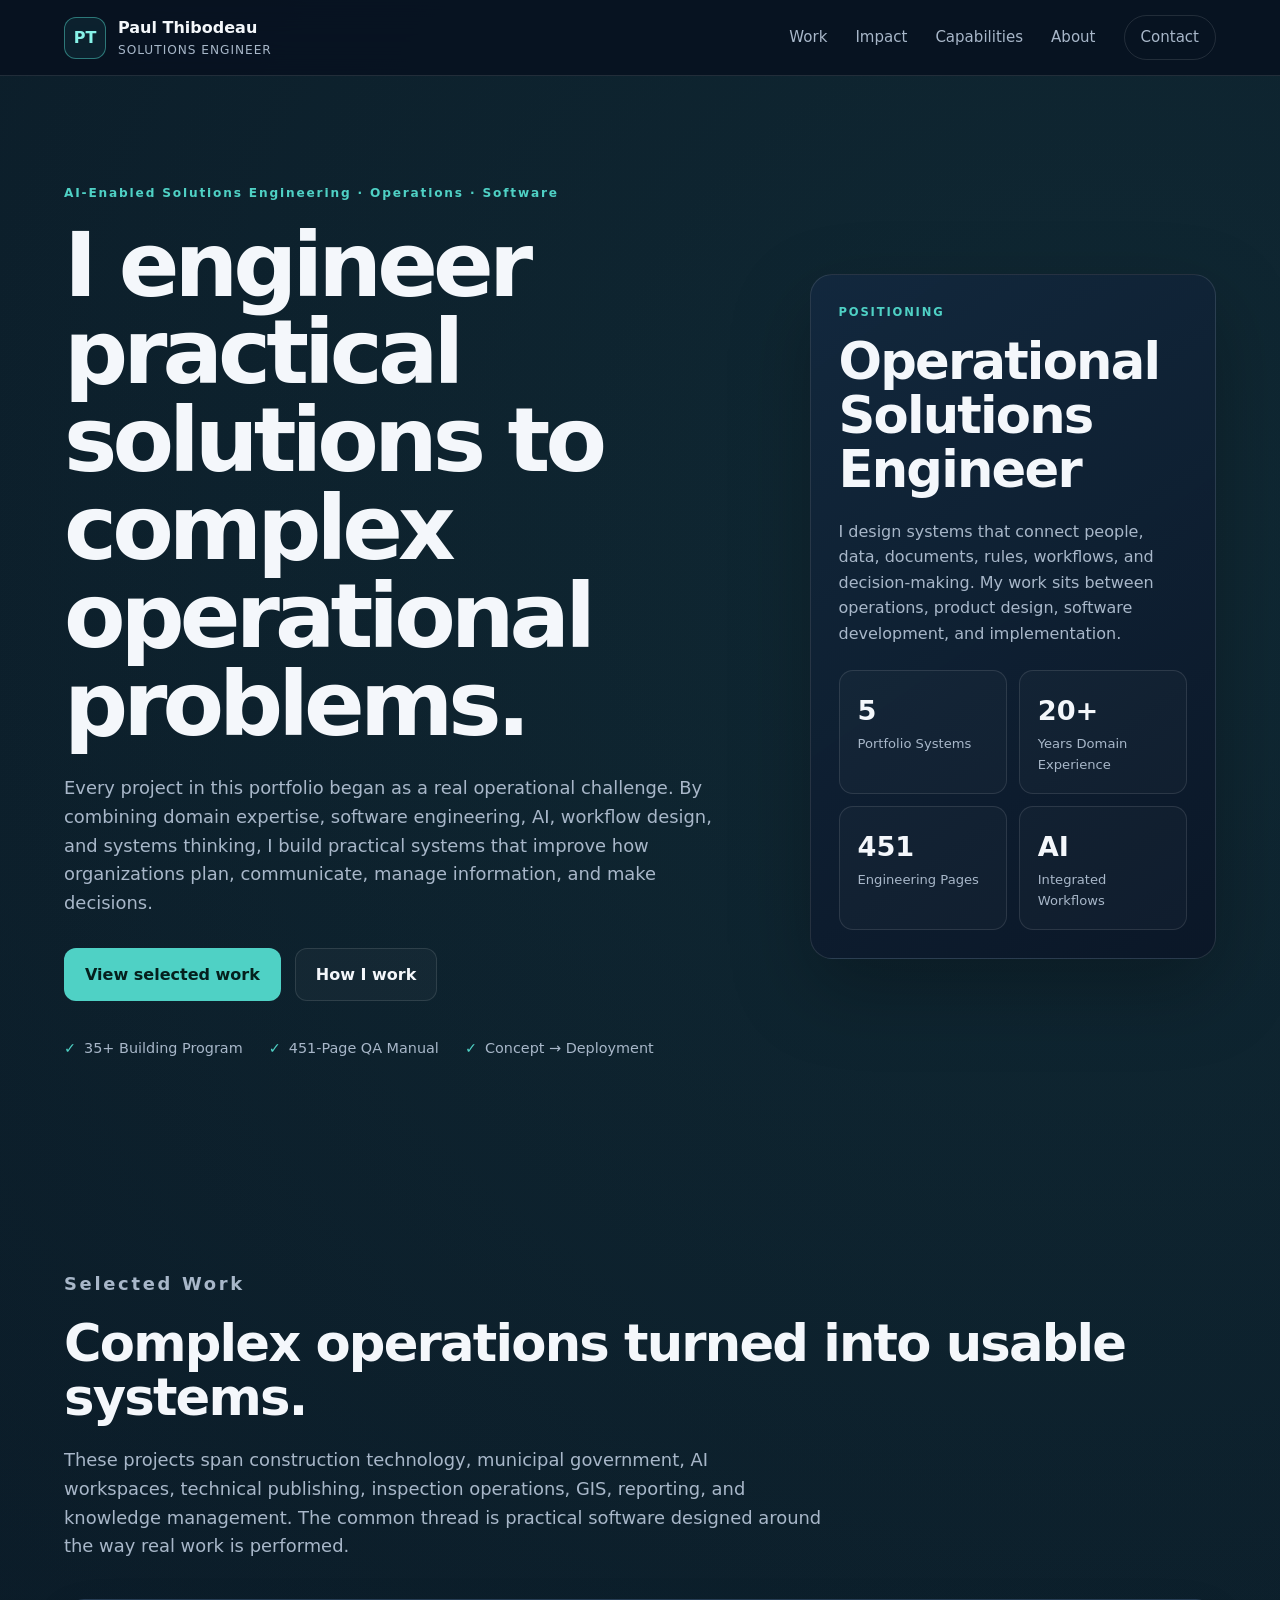
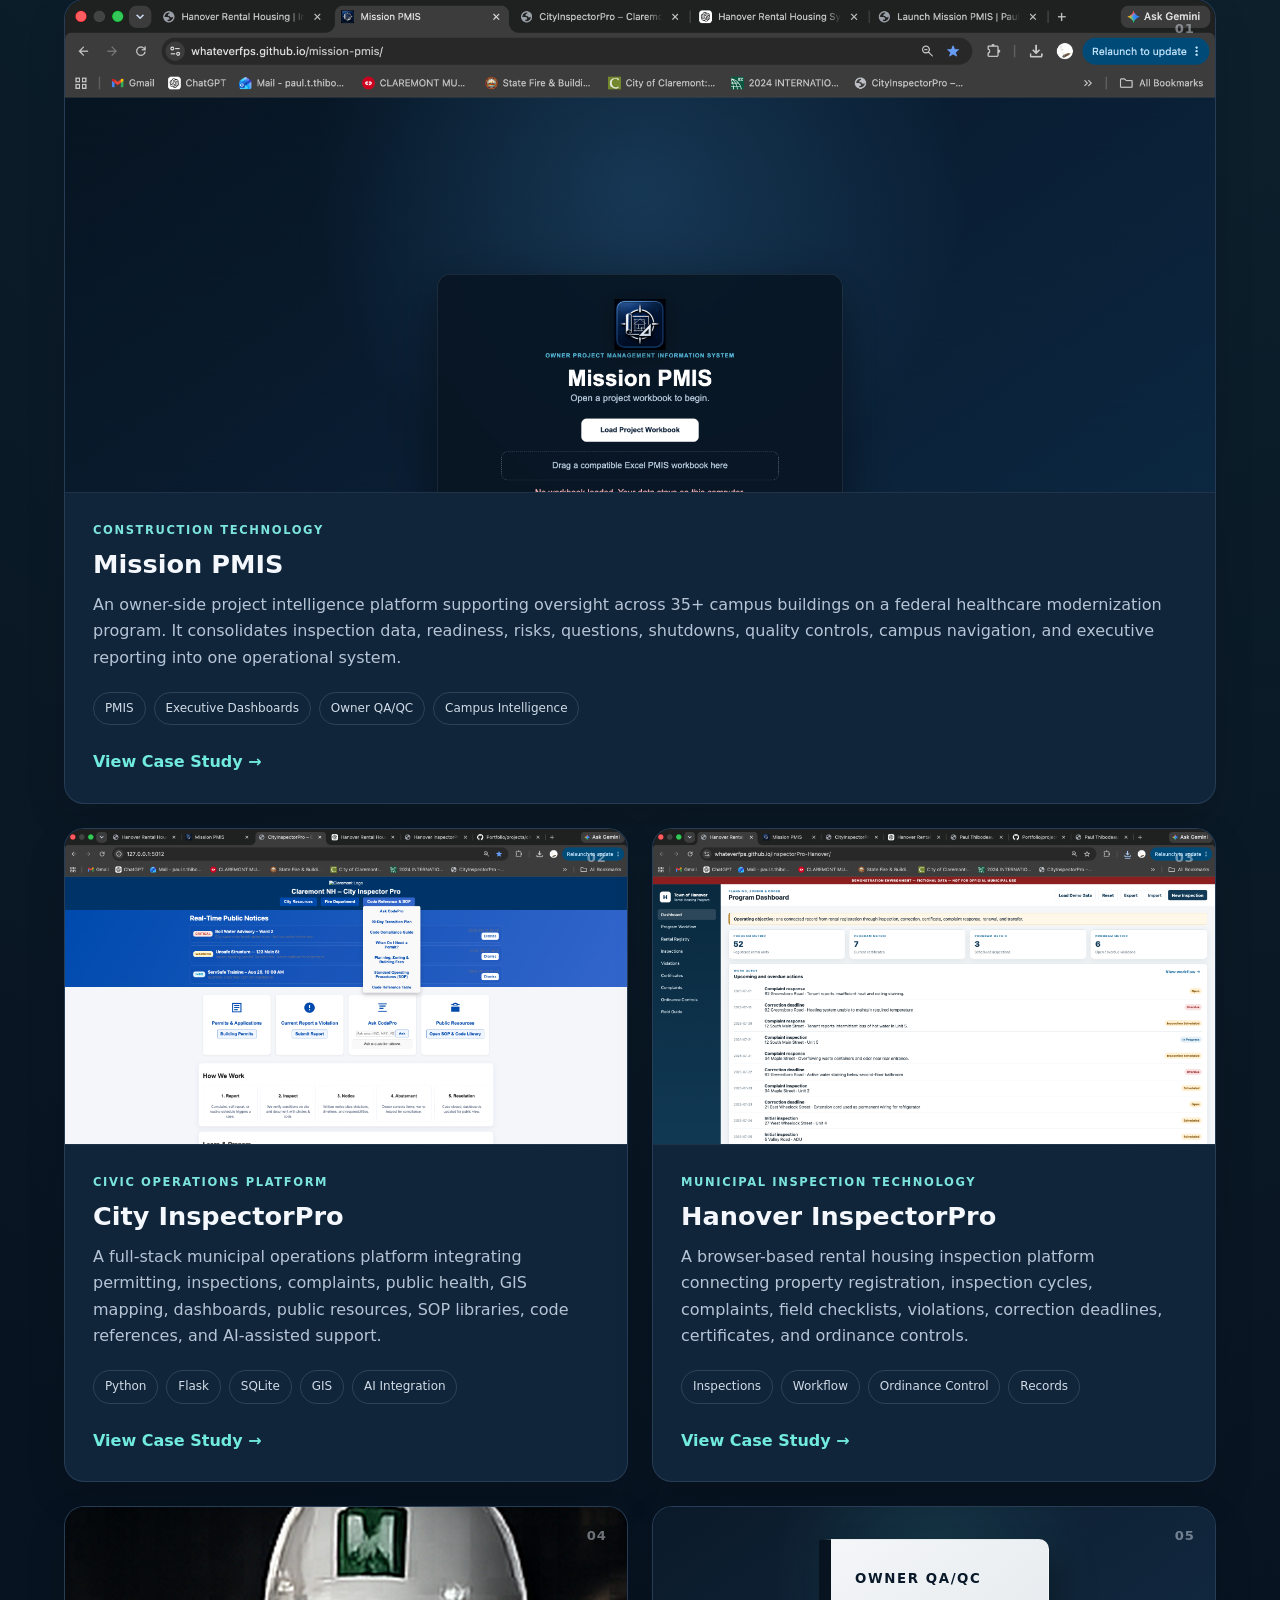
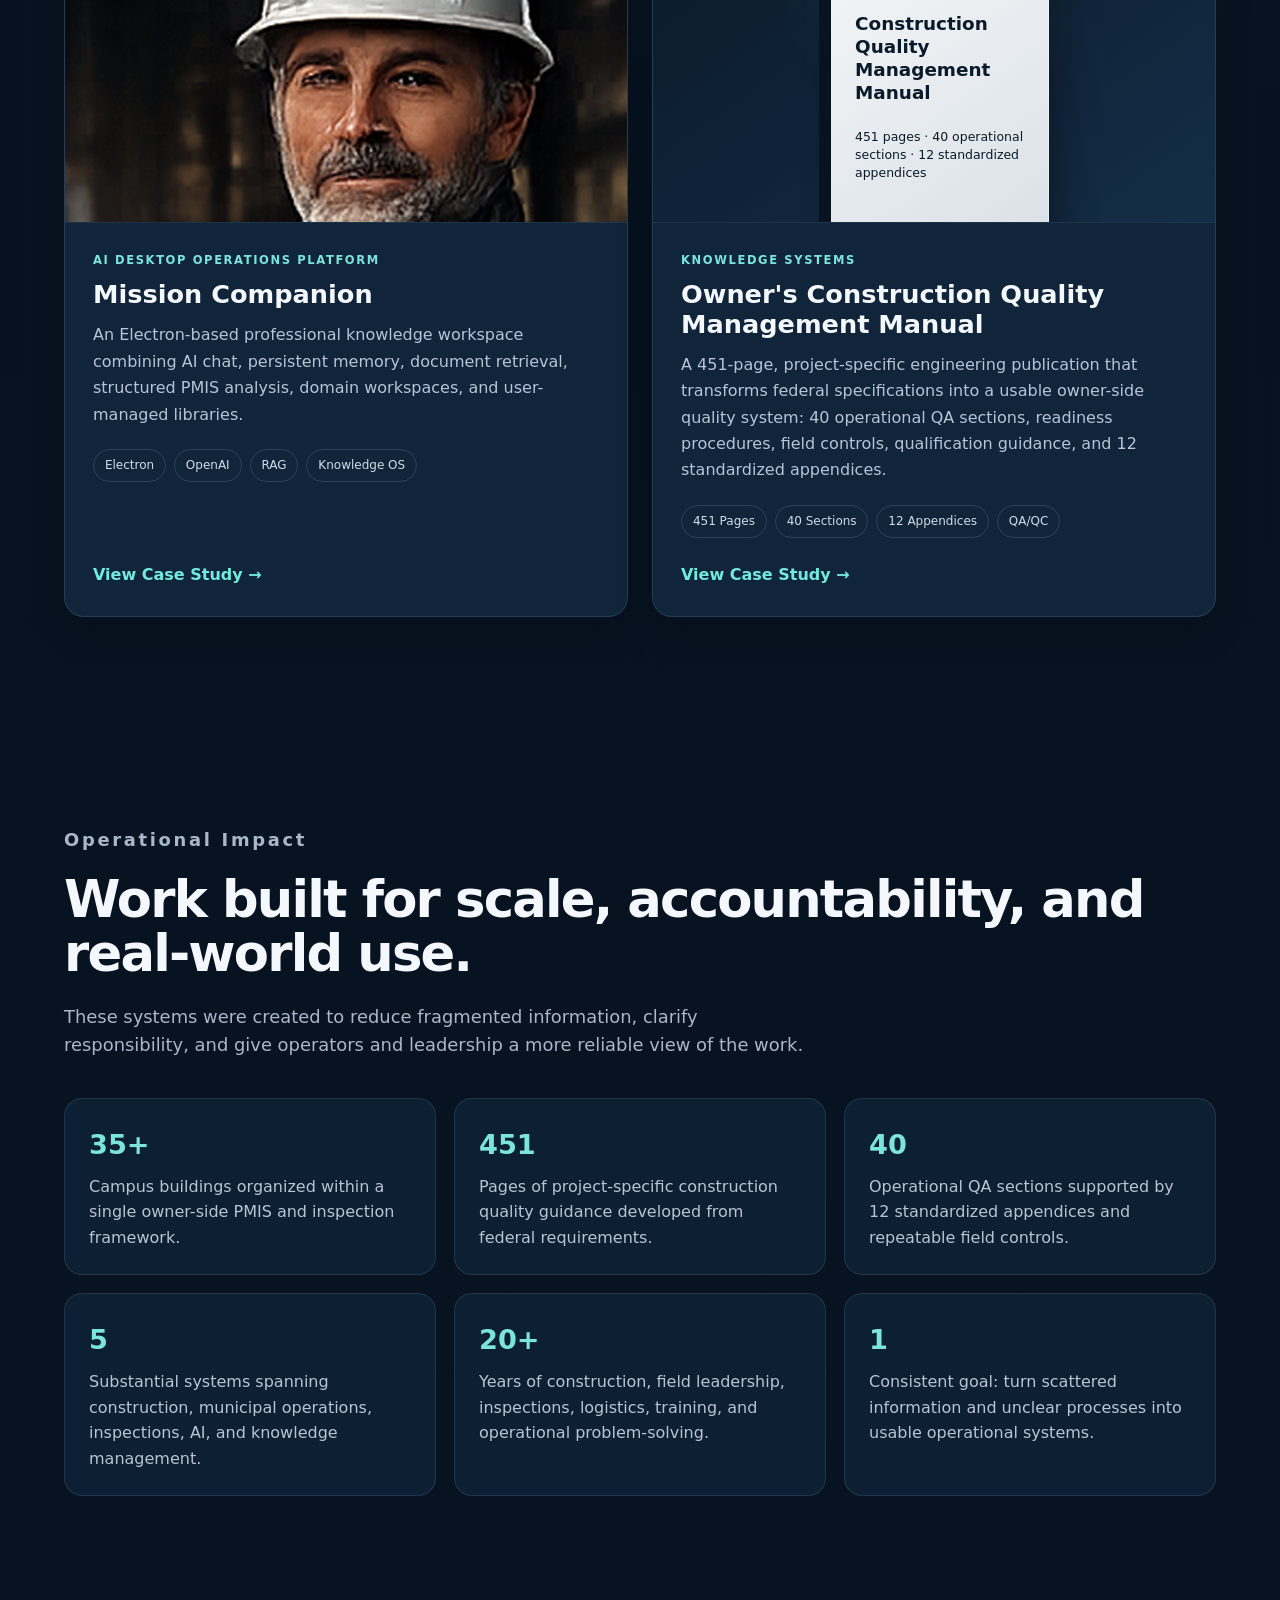
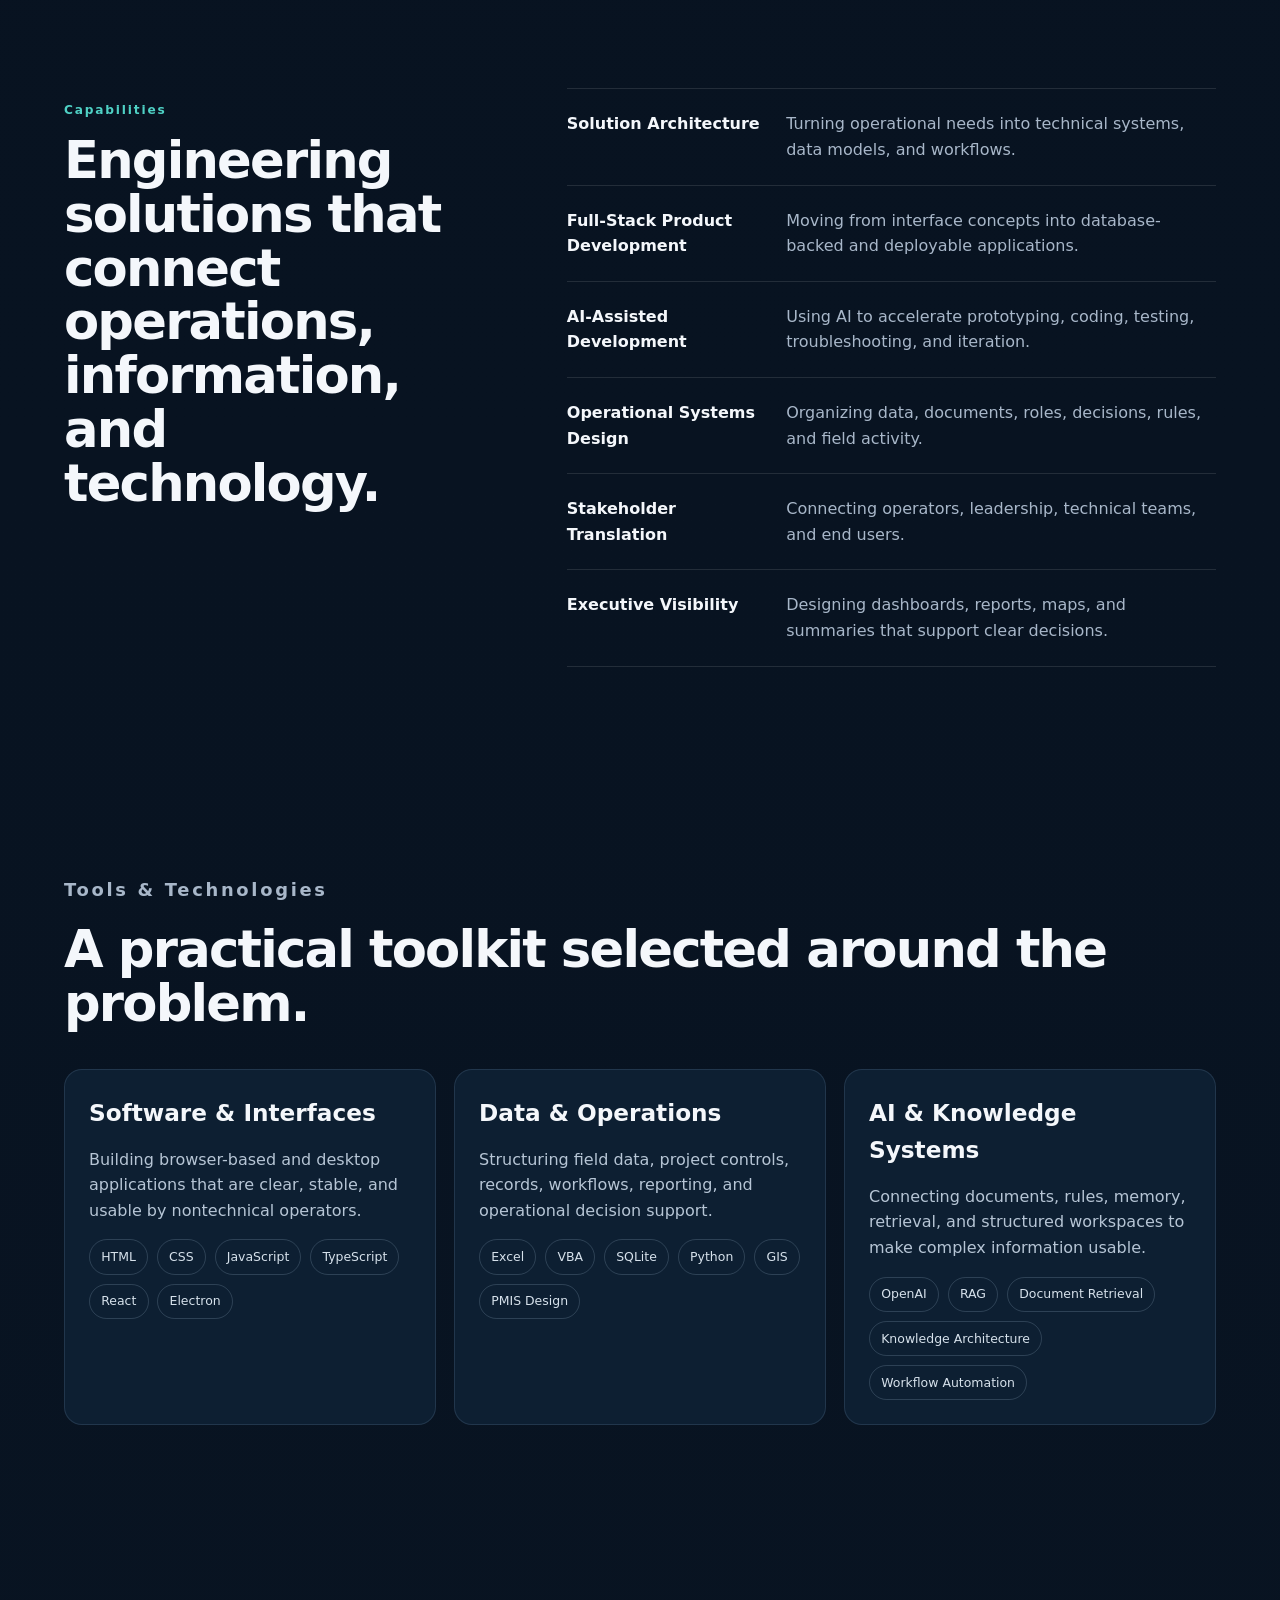
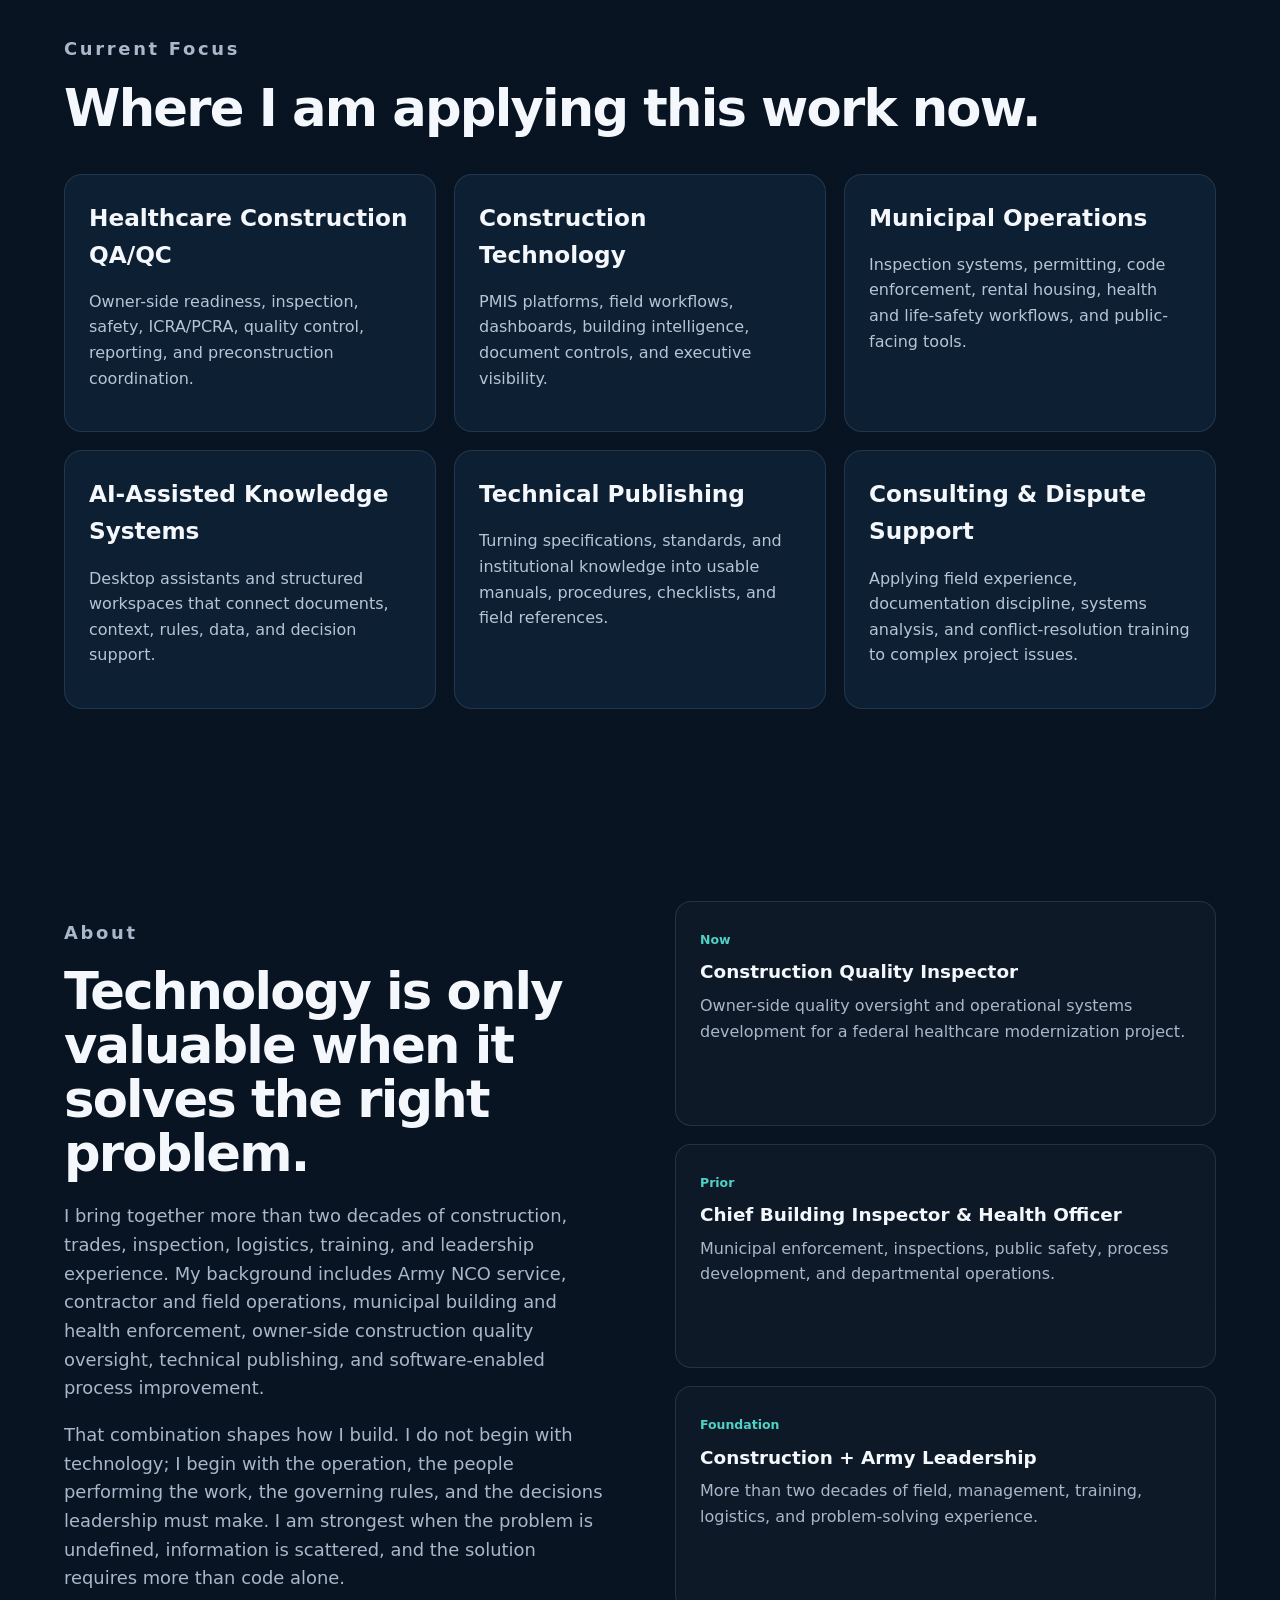
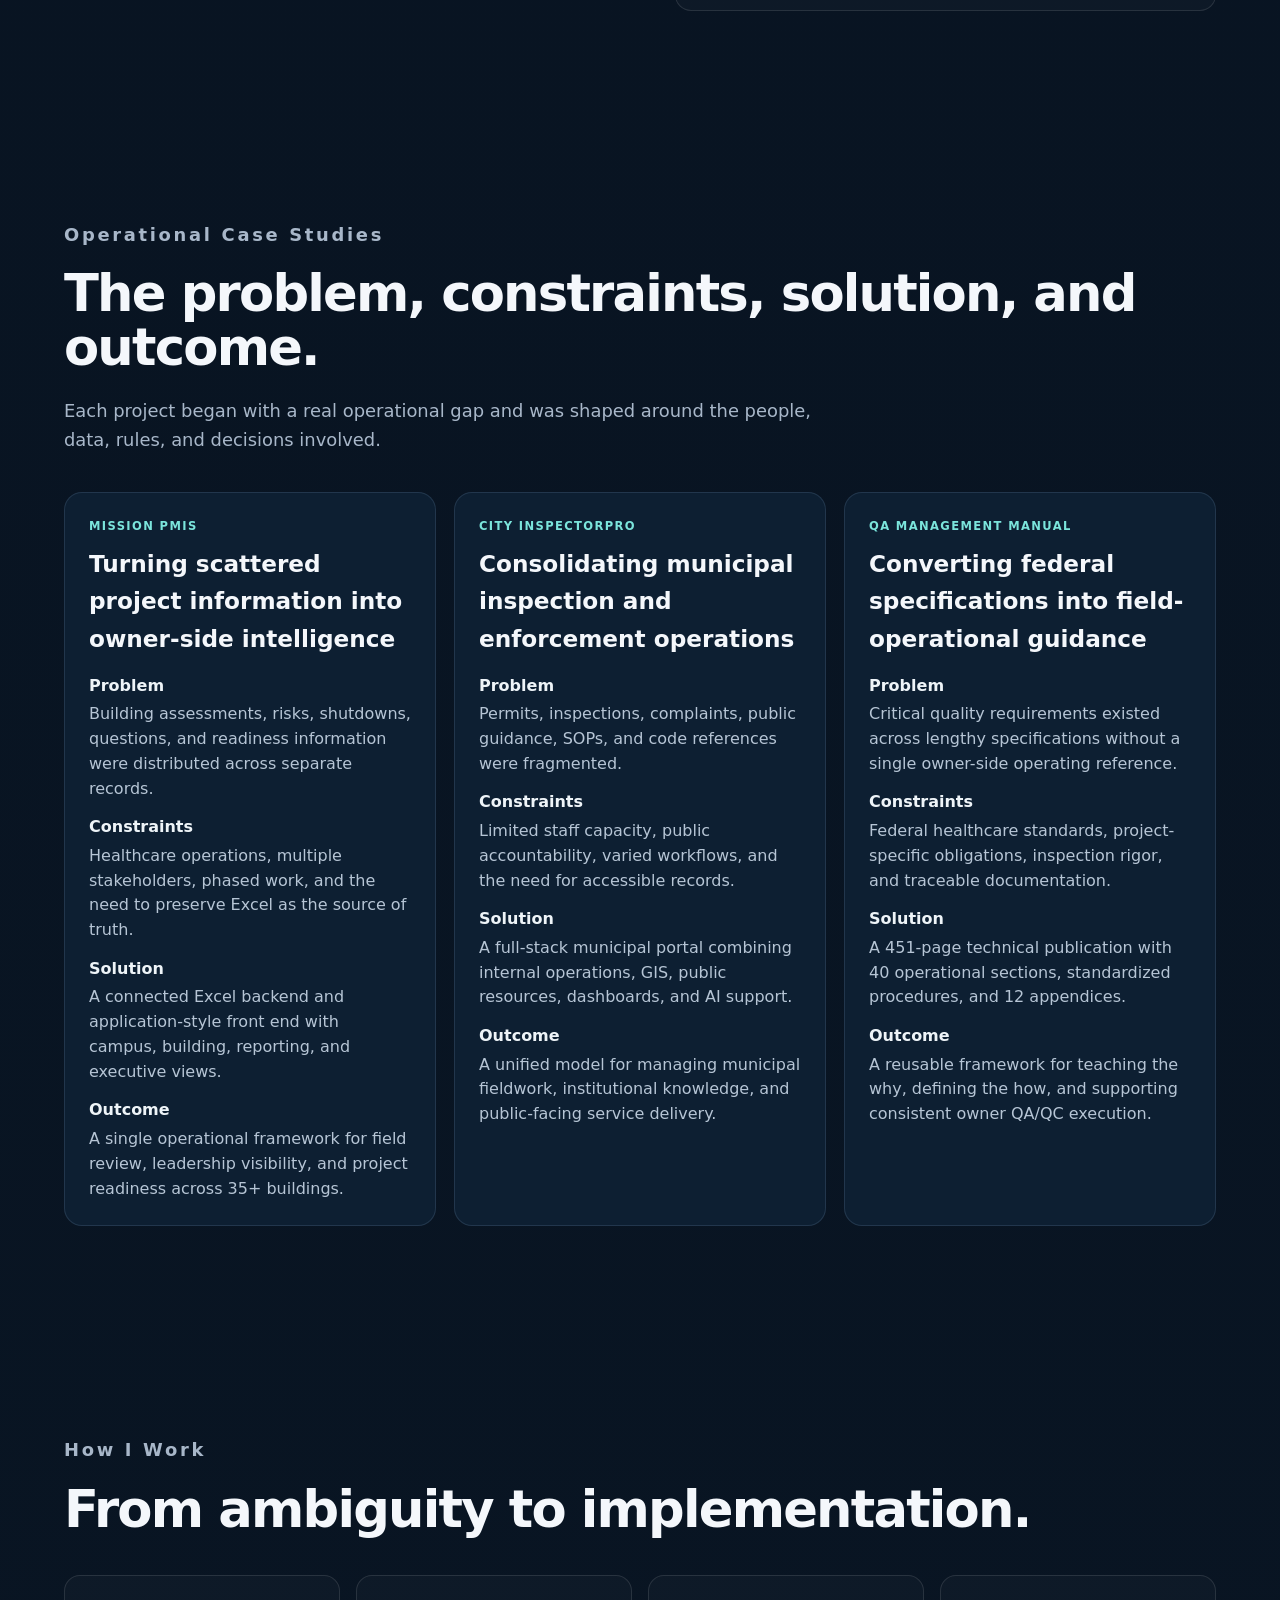
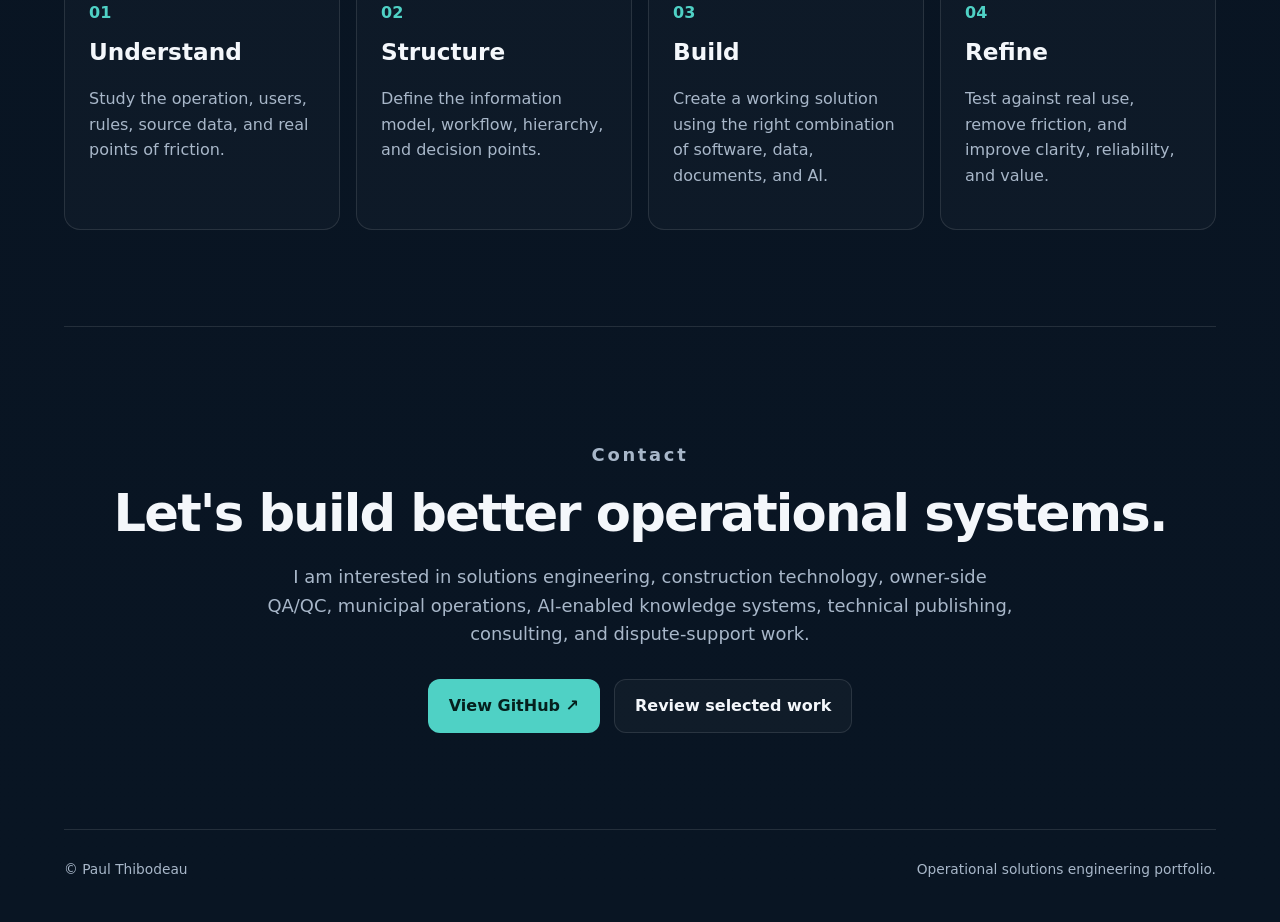
==== commit ddcff3f3: "Add files via upload" ====
--- a/index.html
+++ b/index.html
@@ -1,16 +1,13 @@
 <!DOCTYPE html>
+
 <html lang="en">
 <head>
-  <meta charset="utf-8">
-  <meta name="viewport" content="width=device-width, initial-scale=1">
-  <meta
-    name="description"
-    content="Paul Thibodeau — Operational Solutions Engineer building AI-enabled software, knowledge systems, and practical tools for complex operations."
-  >
-  <title>Paul Thibodeau | Operational Solutions Engineer</title>
-  <link href="assets/styles.css" rel="stylesheet">
-
-  <style>
+<meta charset="utf-8"/>
+<meta content="width=device-width, initial-scale=1" name="viewport"/>
+<meta content="Paul Thibodeau — Operational Solutions Engineer building AI-enabled software, knowledge systems, and practical tools for complex operations." name="description"/>
+<title>Paul Thibodeau | Operational Solutions Engineer</title>
+<link href="assets/styles.css" rel="stylesheet"/>
+<style>
     /* Independent project showcase classes avoid conflicts with the legacy card CSS. */
     .showcase-grid {
       display: grid;
@@ -307,381 +304,330 @@
     }
   </style>
 </head>
-
 <body>
-  <header class="site-header">
-    <a class="brand" href="#top">
-      <span class="brand-mark">PT</span>
-      <span><strong>Paul Thibodeau</strong><small>Solutions Engineer</small></span>
-    </a>
-
-    <button aria-label="Toggle navigation" class="menu-toggle">☰</button>
-
-    <nav class="site-nav" aria-label="Primary navigation">
-      <a href="#work">Work</a>
-      <a href="#impact">Impact</a>
-      <a href="#capabilities">Capabilities</a>
-      <a href="#about">About</a>
-      <a class="nav-cta" href="#contact">Contact</a>
-    </nav>
-  </header>
-
-  <main id="top">
-    <section class="hero section">
-      <div class="hero-copy">
-        <p class="eyebrow">AI-Enabled Solutions Engineering · Operations · Software</p>
-        <h1>I engineer practical solutions to complex operational problems.</h1>
-
-        <p class="hero-lead">
+<header class="site-header">
+<a class="brand" href="#top">
+<span class="brand-mark">PT</span>
+<span><strong>Paul Thibodeau</strong><small>Solutions Engineer</small></span>
+</a>
+<button aria-label="Toggle navigation" class="menu-toggle">☰</button>
+<nav aria-label="Primary navigation" class="site-nav">
+<a href="#work">Work</a>
+<a href="#impact">Impact</a>
+<a href="#capabilities">Capabilities</a>
+<a href="#about">About</a>
+<a class="nav-cta" href="#contact">Contact</a>
+</nav>
+</header>
+<main id="top">
+<section class="hero section">
+<div class="hero-copy">
+<p class="eyebrow">AI-Enabled Solutions Engineering · Operations · Software</p>
+<h1>I engineer practical solutions to complex operational problems.</h1>
+<p class="hero-lead">
           Every project in this portfolio began as a real operational challenge. By combining domain expertise,
           software engineering, AI, workflow design, and systems thinking, I build practical systems that improve
           how organizations plan, communicate, manage information, and make decisions.
         </p>
-
-        <div class="hero-actions">
-          <a class="button primary" href="#work">View selected work</a>
-          <a class="button secondary" href="#about">How I work</a>
-        </div>
-
-        <div class="hero-proof">
-          <span>35+ Building Program</span>
-          <span>451-Page QA Manual</span>
-          <span>Concept → Deployment</span>
-        </div>
-      </div>
-
-      <aside class="hero-panel">
-        <div class="panel-label">POSITIONING</div>
-        <h2>Operational Solutions Engineer</h2>
-
-        <p>
+<div class="hero-actions">
+<a class="button primary" href="#work">View selected work</a>
+<a class="button secondary" href="#about">How I work</a>
+</div>
+<div class="hero-proof">
+<span>35+ Building Program</span>
+<span>451-Page QA Manual</span>
+<span>Concept → Deployment</span>
+</div>
+</div>
+<aside class="hero-panel">
+<div class="panel-label">POSITIONING</div>
+<h2>Operational Solutions Engineer</h2>
+<p>
           I design systems that connect people, data, documents, rules, workflows, and decision-making.
           My work sits between operations, product design, software development, and implementation.
         </p>
-
-        <div class="metric-grid">
-          <div><strong>5</strong><span>Portfolio Systems</span></div>
-          <div><strong>20+</strong><span>Years Domain Experience</span></div>
-          <div><strong>451</strong><span>Engineering Pages</span></div>
-          <div><strong>AI</strong><span>Integrated Workflows</span></div>
-        </div>
-      </aside>
-    </section>
-
-    <section class="section" id="work">
-      <div class="section-heading">
-        <p class="eyebrow">Selected Work</p>
-        <h2>Complex operations turned into usable systems.</h2>
-        <p>
+<div class="metric-grid">
+<div><strong>5</strong><span>Portfolio Systems</span></div>
+<div><strong>20+</strong><span>Years Domain Experience</span></div>
+<div><strong>451</strong><span>Engineering Pages</span></div>
+<div><strong>AI</strong><span>Integrated Workflows</span></div>
+</div>
+</aside>
+</section>
+<section class="section" id="work">
+<div class="section-heading">
+<p class="eyebrow">Selected Work</p>
+<h2>Complex operations turned into usable systems.</h2>
+<p>
           These projects span construction technology, municipal government, AI workspaces, technical publishing,
           inspection operations, GIS, reporting, and knowledge management. The common thread is practical software
           designed around the way real work is performed.
         </p>
-      </div>
-
-      <div class="showcase-grid">
-        <article class="showcase-card flagship">
-          <div class="showcase-media">
-            <img src="assets/images/pmis-dashboard.png" alt="Mission PMIS operational dashboard">
-          </div>
-          <span class="showcase-index">01</span>
-
-          <div class="showcase-body">
-            <p class="showcase-type">Construction Technology</p>
-            <h3 class="showcase-title">Mission PMIS</h3>
-            <p class="showcase-description">
+</div>
+<div class="showcase-grid">
+<article class="showcase-card flagship">
+<div class="showcase-media">
+<img alt="Mission PMIS operational dashboard" src="assets/images/pmis-dashboard.png"/>
+</div>
+<span class="showcase-index">01</span>
+<div class="showcase-body">
+<p class="showcase-type">Construction Technology</p>
+<h3 class="showcase-title">Mission PMIS</h3>
+<p class="showcase-description">
               An owner-side project intelligence platform supporting oversight across 35+ campus buildings on a federal healthcare modernization program. It consolidates inspection data, readiness, risks, questions, shutdowns, quality controls, campus navigation, and executive reporting into one operational system.
             </p>
-
-            <div class="showcase-tags">
-              <span>PMIS</span><span>Executive Dashboards</span><span>Owner QA/QC</span><span>Campus Intelligence</span>
-            </div>
-
-            <div class="showcase-links">
-              <a class="case-link" href="projects/mission-pmis.html">View case study →</a>
-              <a class="secondary-link" href="projects/launch-mission-pmis.html">Open live system ↗</a>
-            </div>
-          </div>
-        </article>
-
-        <article class="showcase-card">
-          <div class="showcase-media">
-            <img src="assets/images/cityinspector-portal.png" alt="City InspectorPro municipal operations portal">
-          </div>
-          <span class="showcase-index">02</span>
-
-          <div class="showcase-body">
-            <p class="showcase-type">Civic Operations Platform</p>
-            <h3 class="showcase-title">City InspectorPro</h3>
-            <p class="showcase-description">
+<div class="showcase-tags">
+<span>PMIS</span><span>Executive Dashboards</span><span>Owner QA/QC</span><span>Campus Intelligence</span>
+</div>
+<div class="showcase-links">
+<a class="case-link" href="projects/mission-pmis.html">View Case Study →</a>
+
+</div>
+</div>
+</article>
+<article class="showcase-card">
+<div class="showcase-media">
+<img alt="City InspectorPro municipal operations portal" src="assets/images/cityinspector-portal.png"/>
+</div>
+<span class="showcase-index">02</span>
+<div class="showcase-body">
+<p class="showcase-type">Civic Operations Platform</p>
+<h3 class="showcase-title">City InspectorPro</h3>
+<p class="showcase-description">
               A full-stack municipal operations platform integrating permitting, inspections, complaints,
               public health, GIS mapping, dashboards, public resources, SOP libraries, code references,
               and AI-assisted support.
             </p>
-
-            <div class="showcase-tags">
-              <span>Python</span><span>Flask</span><span>SQLite</span><span>GIS</span><span>AI Integration</span>
-            </div>
-
-            <div class="showcase-links">
-              <a class="case-link" href="projects/city-inspectorpro.html">View case study →</a>
-              <a class="secondary-link" download href="assets/downloads/CityInspectorPro-source.zip">Download source ↧</a>
-            </div>
-          </div>
-        </article>
-
-        <article class="showcase-card">
-          <div class="showcase-media">
-            <img src="assets/images/inspector-dashboard.png" alt="Hanover InspectorPro rental housing dashboard">
-          </div>
-          <span class="showcase-index">03</span>
-
-          <div class="showcase-body">
-            <p class="showcase-type">Municipal Inspection Technology</p>
-            <h3 class="showcase-title">Hanover InspectorPro</h3>
-            <p class="showcase-description">
+<div class="showcase-tags">
+<span>Python</span><span>Flask</span><span>SQLite</span><span>GIS</span><span>AI Integration</span>
+</div>
+<div class="showcase-links">
+<a class="case-link" href="projects/city-inspectorpro.html">View Case Study →</a>
+
+</div>
+</div>
+</article>
+<article class="showcase-card">
+<div class="showcase-media">
+<img alt="Hanover InspectorPro rental housing dashboard" src="assets/images/inspector-dashboard.png"/>
+</div>
+<span class="showcase-index">03</span>
+<div class="showcase-body">
+<p class="showcase-type">Municipal Inspection Technology</p>
+<h3 class="showcase-title">Hanover InspectorPro</h3>
+<p class="showcase-description">
               A browser-based rental housing inspection platform connecting property registration, inspection cycles,
               complaints, field checklists, violations, correction deadlines, certificates, and ordinance controls.
             </p>
-
-            <div class="showcase-tags">
-              <span>Inspections</span><span>Workflow</span><span>Ordinance Control</span><span>Records</span>
-            </div>
-
-            <div class="showcase-links">
-              <a class="case-link" href="projects/inspectorpro.html">View case study →</a>
-              <a class="secondary-link" href="https://whateverfps.github.io/InspectorPro-Hanover/" rel="noopener" target="_blank">Open live system ↗</a>
-            </div>
-          </div>
-        </article>
-
-        <article class="showcase-card">
-          <div class="showcase-media companion">
-            <img src="assets/mission-companion/chief-portrait.png" alt="Mission Companion desktop assistant character">
-          </div>
-          <span class="showcase-index">04</span>
-
-          <div class="showcase-body">
-            <p class="showcase-type">AI Desktop Operations Platform</p>
-            <h3 class="showcase-title">Mission Companion</h3>
-            <p class="showcase-description">
+<div class="showcase-tags">
+<span>Inspections</span><span>Workflow</span><span>Ordinance Control</span><span>Records</span>
+</div>
+<div class="showcase-links">
+<a class="case-link" href="projects/inspectorpro.html">View Case Study →</a>
+
+</div>
+</div>
+</article>
+<article class="showcase-card">
+<div class="showcase-media companion">
+<img alt="Mission Companion desktop assistant character" src="assets/mission-companion/chief-portrait.png"/>
+</div>
+<span class="showcase-index">04</span>
+<div class="showcase-body">
+<p class="showcase-type">AI Desktop Operations Platform</p>
+<h3 class="showcase-title">Mission Companion</h3>
+<p class="showcase-description">
               An Electron-based professional knowledge workspace combining AI chat, persistent memory,
               document retrieval, structured PMIS analysis, domain workspaces, and user-managed libraries.
             </p>
-
-            <div class="showcase-tags">
-              <span>Electron</span><span>OpenAI</span><span>RAG</span><span>Knowledge OS</span>
-            </div>
-
-            <div class="showcase-links">
-              <a class="case-link" href="projects/mission-companion.html">View case study →</a>
-            </div>
-          </div>
-        </article>
-
-        <article class="showcase-card">
-          <div class="showcase-media">
-            <div class="manual-visual" aria-label="Owner's Construction Quality Management Manual visual">
-              <div class="manual-book">
-                <small>Owner QA/QC</small>
-                <strong>Construction Quality Management Manual</strong>
-                <span>451 pages · 40 operational sections · 12 standardized appendices</span>
-              </div>
-            </div>
-          </div>
-          <span class="showcase-index">05</span>
-
-          <div class="showcase-body">
-            <p class="showcase-type">Knowledge Systems</p>
-            <h3 class="showcase-title">Owner's Construction Quality Management Manual</h3>
-            <p class="showcase-description">
+<div class="showcase-tags">
+<span>Electron</span><span>OpenAI</span><span>RAG</span><span>Knowledge OS</span>
+</div>
+<div class="showcase-links">
+<a class="case-link" href="projects/mission-companion.html">View Case Study →</a>
+</div>
+</div>
+</article>
+<article class="showcase-card">
+<div class="showcase-media">
+<div aria-label="Owner's Construction Quality Management Manual visual" class="manual-visual">
+<div class="manual-book">
+<small>Owner QA/QC</small>
+<strong>Construction Quality Management Manual</strong>
+<span>451 pages · 40 operational sections · 12 standardized appendices</span>
+</div>
+</div>
+</div>
+<span class="showcase-index">05</span>
+<div class="showcase-body">
+<p class="showcase-type">Knowledge Systems</p>
+<h3 class="showcase-title">Owner's Construction Quality Management Manual</h3>
+<p class="showcase-description">
               A 451-page, project-specific engineering publication that transforms federal specifications into a usable owner-side quality system: 40 operational QA sections, readiness procedures, field controls, qualification guidance, and 12 standardized appendices.
             </p>
-
-            <div class="showcase-tags">
-              <span>451 Pages</span><span>40 Sections</span><span>12 Appendices</span><span>QA/QC</span>
-            </div>
-
-            <div class="showcase-links">
-              <a class="case-link" href="projects/qa-manual.html">View case study →</a>
-              <a class="secondary-link" href="assets/manual/Owner_QA_Manual_Portfolio_Preview.pdf" rel="noopener" target="_blank">Open preview ↗</a>
-            </div>
-          </div>
-        </article>
-      </div>
-    </section>
-
-    <section class="section" id="impact">
-      <div class="section-heading">
-        <p class="eyebrow">Operational Impact</p>
-        <h2>Work built for scale, accountability, and real-world use.</h2>
-        <p>
+<div class="showcase-tags">
+<span>451 Pages</span><span>40 Sections</span><span>12 Appendices</span><span>QA/QC</span>
+</div>
+<div class="showcase-links">
+<a class="case-link" href="projects/qa-manual.html">View Case Study →</a>
+
+</div>
+</div>
+</article>
+</div>
+</section>
+<section class="section" id="impact">
+<div class="section-heading">
+<p class="eyebrow">Operational Impact</p>
+<h2>Work built for scale, accountability, and real-world use.</h2>
+<p>
           These systems were created to reduce fragmented information, clarify responsibility, and give operators and leadership a more reliable view of the work.
         </p>
-      </div>
-
-      <div class="impact-grid">
-        <div class="impact-card"><strong>35+</strong><span>Campus buildings organized within a single owner-side PMIS and inspection framework.</span></div>
-        <div class="impact-card"><strong>451</strong><span>Pages of project-specific construction quality guidance developed from federal requirements.</span></div>
-        <div class="impact-card"><strong>40</strong><span>Operational QA sections supported by 12 standardized appendices and repeatable field controls.</span></div>
-        <div class="impact-card"><strong>5</strong><span>Substantial systems spanning construction, municipal operations, inspections, AI, and knowledge management.</span></div>
-        <div class="impact-card"><strong>20+</strong><span>Years of construction, field leadership, inspections, logistics, training, and operational problem-solving.</span></div>
-        <div class="impact-card"><strong>1</strong><span>Consistent goal: turn scattered information and unclear processes into usable operational systems.</span></div>
-      </div>
-    </section>
-
-    <section class="section split-section" id="capabilities">
-      <div>
-        <p class="eyebrow">Capabilities</p>
-        <h2>Engineering solutions that connect operations, information, and technology.</h2>
-      </div>
-
-      <div class="capability-list">
-        <div><strong>Solution Architecture</strong><span>Turning operational needs into technical systems, data models, and workflows.</span></div>
-        <div><strong>Full-Stack Product Development</strong><span>Moving from interface concepts into database-backed and deployable applications.</span></div>
-        <div><strong>AI-Assisted Development</strong><span>Using AI to accelerate prototyping, coding, testing, troubleshooting, and iteration.</span></div>
-        <div><strong>Operational Systems Design</strong><span>Organizing data, documents, roles, decisions, rules, and field activity.</span></div>
-        <div><strong>Stakeholder Translation</strong><span>Connecting operators, leadership, technical teams, and end users.</span></div>
-        <div><strong>Executive Visibility</strong><span>Designing dashboards, reports, maps, and summaries that support clear decisions.</span></div>
-      </div>
-    </section>
-
-    <section class="section">
-      <div class="section-heading">
-        <p class="eyebrow">Tools &amp; Technologies</p>
-        <h2>A practical toolkit selected around the problem.</h2>
-      </div>
-
-      <div class="toolkit-grid">
-        <div class="toolkit-card">
-          <h3>Software &amp; Interfaces</h3>
-          <p>Building browser-based and desktop applications that are clear, stable, and usable by nontechnical operators.</p>
-          <div class="tool-list"><span>HTML</span><span>CSS</span><span>JavaScript</span><span>TypeScript</span><span>React</span><span>Electron</span></div>
-        </div>
-        <div class="toolkit-card">
-          <h3>Data &amp; Operations</h3>
-          <p>Structuring field data, project controls, records, workflows, reporting, and operational decision support.</p>
-          <div class="tool-list"><span>Excel</span><span>VBA</span><span>SQLite</span><span>Python</span><span>GIS</span><span>PMIS Design</span></div>
-        </div>
-        <div class="toolkit-card">
-          <h3>AI &amp; Knowledge Systems</h3>
-          <p>Connecting documents, rules, memory, retrieval, and structured workspaces to make complex information usable.</p>
-          <div class="tool-list"><span>OpenAI</span><span>RAG</span><span>Document Retrieval</span><span>Knowledge Architecture</span><span>Workflow Automation</span></div>
-        </div>
-      </div>
-    </section>
-
-    <section class="section">
-      <div class="section-heading">
-        <p class="eyebrow">Current Focus</p>
-        <h2>Where I am applying this work now.</h2>
-      </div>
-
-      <div class="focus-grid">
-        <div class="focus-card"><h3>Healthcare Construction QA/QC</h3><p>Owner-side readiness, inspection, safety, ICRA/PCRA, quality control, reporting, and preconstruction coordination.</p></div>
-        <div class="focus-card"><h3>Construction Technology</h3><p>PMIS platforms, field workflows, dashboards, building intelligence, document controls, and executive visibility.</p></div>
-        <div class="focus-card"><h3>Municipal Operations</h3><p>Inspection systems, permitting, code enforcement, rental housing, health and life-safety workflows, and public-facing tools.</p></div>
-        <div class="focus-card"><h3>AI-Assisted Knowledge Systems</h3><p>Desktop assistants and structured workspaces that connect documents, context, rules, data, and decision support.</p></div>
-        <div class="focus-card"><h3>Technical Publishing</h3><p>Turning specifications, standards, and institutional knowledge into usable manuals, procedures, checklists, and field references.</p></div>
-        <div class="focus-card"><h3>Consulting &amp; Dispute Support</h3><p>Applying field experience, documentation discipline, systems analysis, and conflict-resolution training to complex project issues.</p></div>
-      </div>
-    </section>
-
-    <section class="section about-section" id="about">
-      <div class="about-copy">
-        <p class="eyebrow">About</p>
-        <h2>Technology is only valuable when it solves the right problem.</h2>
-        <p>
+</div>
+<div class="impact-grid">
+<div class="impact-card"><strong>35+</strong><span>Campus buildings organized within a single owner-side PMIS and inspection framework.</span></div>
+<div class="impact-card"><strong>451</strong><span>Pages of project-specific construction quality guidance developed from federal requirements.</span></div>
+<div class="impact-card"><strong>40</strong><span>Operational QA sections supported by 12 standardized appendices and repeatable field controls.</span></div>
+<div class="impact-card"><strong>5</strong><span>Substantial systems spanning construction, municipal operations, inspections, AI, and knowledge management.</span></div>
+<div class="impact-card"><strong>20+</strong><span>Years of construction, field leadership, inspections, logistics, training, and operational problem-solving.</span></div>
+<div class="impact-card"><strong>1</strong><span>Consistent goal: turn scattered information and unclear processes into usable operational systems.</span></div>
+</div>
+</section>
+<section class="section split-section" id="capabilities">
+<div>
+<p class="eyebrow">Capabilities</p>
+<h2>Engineering solutions that connect operations, information, and technology.</h2>
+</div>
+<div class="capability-list">
+<div><strong>Solution Architecture</strong><span>Turning operational needs into technical systems, data models, and workflows.</span></div>
+<div><strong>Full-Stack Product Development</strong><span>Moving from interface concepts into database-backed and deployable applications.</span></div>
+<div><strong>AI-Assisted Development</strong><span>Using AI to accelerate prototyping, coding, testing, troubleshooting, and iteration.</span></div>
+<div><strong>Operational Systems Design</strong><span>Organizing data, documents, roles, decisions, rules, and field activity.</span></div>
+<div><strong>Stakeholder Translation</strong><span>Connecting operators, leadership, technical teams, and end users.</span></div>
+<div><strong>Executive Visibility</strong><span>Designing dashboards, reports, maps, and summaries that support clear decisions.</span></div>
+</div>
+</section>
+<section class="section">
+<div class="section-heading">
+<p class="eyebrow">Tools &amp; Technologies</p>
+<h2>A practical toolkit selected around the problem.</h2>
+</div>
+<div class="toolkit-grid">
+<div class="toolkit-card">
+<h3>Software &amp; Interfaces</h3>
+<p>Building browser-based and desktop applications that are clear, stable, and usable by nontechnical operators.</p>
+<div class="tool-list"><span>HTML</span><span>CSS</span><span>JavaScript</span><span>TypeScript</span><span>React</span><span>Electron</span></div>
+</div>
+<div class="toolkit-card">
+<h3>Data &amp; Operations</h3>
+<p>Structuring field data, project controls, records, workflows, reporting, and operational decision support.</p>
+<div class="tool-list"><span>Excel</span><span>VBA</span><span>SQLite</span><span>Python</span><span>GIS</span><span>PMIS Design</span></div>
+</div>
+<div class="toolkit-card">
+<h3>AI &amp; Knowledge Systems</h3>
+<p>Connecting documents, rules, memory, retrieval, and structured workspaces to make complex information usable.</p>
+<div class="tool-list"><span>OpenAI</span><span>RAG</span><span>Document Retrieval</span><span>Knowledge Architecture</span><span>Workflow Automation</span></div>
+</div>
+</div>
+</section>
+<section class="section">
+<div class="section-heading">
+<p class="eyebrow">Current Focus</p>
+<h2>Where I am applying this work now.</h2>
+</div>
+<div class="focus-grid">
+<div class="focus-card"><h3>Healthcare Construction QA/QC</h3><p>Owner-side readiness, inspection, safety, ICRA/PCRA, quality control, reporting, and preconstruction coordination.</p></div>
+<div class="focus-card"><h3>Construction Technology</h3><p>PMIS platforms, field workflows, dashboards, building intelligence, document controls, and executive visibility.</p></div>
+<div class="focus-card"><h3>Municipal Operations</h3><p>Inspection systems, permitting, code enforcement, rental housing, health and life-safety workflows, and public-facing tools.</p></div>
+<div class="focus-card"><h3>AI-Assisted Knowledge Systems</h3><p>Desktop assistants and structured workspaces that connect documents, context, rules, data, and decision support.</p></div>
+<div class="focus-card"><h3>Technical Publishing</h3><p>Turning specifications, standards, and institutional knowledge into usable manuals, procedures, checklists, and field references.</p></div>
+<div class="focus-card"><h3>Consulting &amp; Dispute Support</h3><p>Applying field experience, documentation discipline, systems analysis, and conflict-resolution training to complex project issues.</p></div>
+</div>
+</section>
+<section class="section about-section" id="about">
+<div class="about-copy">
+<p class="eyebrow">About</p>
+<h2>Technology is only valuable when it solves the right problem.</h2>
+<p>
           I bring together more than two decades of construction, trades, inspection, logistics, training, and leadership experience. My background includes Army NCO service, contractor and field operations, municipal building and health enforcement, owner-side construction quality oversight, technical publishing, and software-enabled process improvement.
         </p>
-        <p>
+<p>
           That combination shapes how I build. I do not begin with technology; I begin with the operation, the people performing the work, the governing rules, and the decisions leadership must make. I am strongest when the problem is undefined, information is scattered, and the solution requires more than code alone.
         </p>
-      </div>
-
-      <div class="timeline">
-        <div><span>Now</span><strong>Construction Quality Inspector</strong><p>Owner-side quality oversight and operational systems development for a federal healthcare modernization project.</p></div>
-        <div><span>Prior</span><strong>Chief Building Inspector &amp; Health Officer</strong><p>Municipal enforcement, inspections, public safety, process development, and departmental operations.</p></div>
-        <div><span>Foundation</span><strong>Construction + Army Leadership</strong><p>More than two decades of field, management, training, logistics, and problem-solving experience.</p></div>
-      </div>
-    </section>
-
-    <section class="section">
-      <div class="section-heading">
-        <p class="eyebrow">Operational Case Studies</p>
-        <h2>The problem, constraints, solution, and outcome.</h2>
-        <p>Each project began with a real operational gap and was shaped around the people, data, rules, and decisions involved.</p>
-      </div>
-
-      <div class="case-study-grid">
-        <article class="case-study-card">
-          <p class="case-label">Mission PMIS</p>
-          <h3>Turning scattered project information into owner-side intelligence</h3>
-          <dl>
-            <dt>Problem</dt><dd>Building assessments, risks, shutdowns, questions, and readiness information were distributed across separate records.</dd>
-            <dt>Constraints</dt><dd>Healthcare operations, multiple stakeholders, phased work, and the need to preserve Excel as the source of truth.</dd>
-            <dt>Solution</dt><dd>A connected Excel backend and application-style front end with campus, building, reporting, and executive views.</dd>
-            <dt>Outcome</dt><dd>A single operational framework for field review, leadership visibility, and project readiness across 35+ buildings.</dd>
-          </dl>
-        </article>
-
-        <article class="case-study-card">
-          <p class="case-label">City InspectorPro</p>
-          <h3>Consolidating municipal inspection and enforcement operations</h3>
-          <dl>
-            <dt>Problem</dt><dd>Permits, inspections, complaints, public guidance, SOPs, and code references were fragmented.</dd>
-            <dt>Constraints</dt><dd>Limited staff capacity, public accountability, varied workflows, and the need for accessible records.</dd>
-            <dt>Solution</dt><dd>A full-stack municipal portal combining internal operations, GIS, public resources, dashboards, and AI support.</dd>
-            <dt>Outcome</dt><dd>A unified model for managing municipal fieldwork, institutional knowledge, and public-facing service delivery.</dd>
-          </dl>
-        </article>
-
-        <article class="case-study-card">
-          <p class="case-label">QA Management Manual</p>
-          <h3>Converting federal specifications into field-operational guidance</h3>
-          <dl>
-            <dt>Problem</dt><dd>Critical quality requirements existed across lengthy specifications without a single owner-side operating reference.</dd>
-            <dt>Constraints</dt><dd>Federal healthcare standards, project-specific obligations, inspection rigor, and traceable documentation.</dd>
-            <dt>Solution</dt><dd>A 451-page technical publication with 40 operational sections, standardized procedures, and 12 appendices.</dd>
-            <dt>Outcome</dt><dd>A reusable framework for teaching the why, defining the how, and supporting consistent owner QA/QC execution.</dd>
-          </dl>
-        </article>
-      </div>
-    </section>
-
-    <section class="section process-section">
-      <div class="section-heading compact">
-        <p class="eyebrow">How I Work</p>
-        <h2>From ambiguity to implementation.</h2>
-      </div>
-
-      <div class="process-grid">
-        <div><span>01</span><h3>Understand</h3><p>Study the operation, users, rules, source data, and real points of friction.</p></div>
-        <div><span>02</span><h3>Structure</h3><p>Define the information model, workflow, hierarchy, and decision points.</p></div>
-        <div><span>03</span><h3>Build</h3><p>Create a working solution using the right combination of software, data, documents, and AI.</p></div>
-        <div><span>04</span><h3>Refine</h3><p>Test against real use, remove friction, and improve clarity, reliability, and value.</p></div>
-      </div>
-    </section>
-
-    <section class="section contact-section" id="contact">
-      <p class="eyebrow">Contact</p>
-      <h2>Let's build better operational systems.</h2>
-      <p>
+</div>
+<div class="timeline">
+<div><span>Now</span><strong>Construction Quality Inspector</strong><p>Owner-side quality oversight and operational systems development for a federal healthcare modernization project.</p></div>
+<div><span>Prior</span><strong>Chief Building Inspector &amp; Health Officer</strong><p>Municipal enforcement, inspections, public safety, process development, and departmental operations.</p></div>
+<div><span>Foundation</span><strong>Construction + Army Leadership</strong><p>More than two decades of field, management, training, logistics, and problem-solving experience.</p></div>
+</div>
+</section>
+<section class="section">
+<div class="section-heading">
+<p class="eyebrow">Operational Case Studies</p>
+<h2>The problem, constraints, solution, and outcome.</h2>
+<p>Each project began with a real operational gap and was shaped around the people, data, rules, and decisions involved.</p>
+</div>
+<div class="case-study-grid">
+<article class="case-study-card">
+<p class="case-label">Mission PMIS</p>
+<h3>Turning scattered project information into owner-side intelligence</h3>
+<dl>
+<dt>Problem</dt><dd>Building assessments, risks, shutdowns, questions, and readiness information were distributed across separate records.</dd>
+<dt>Constraints</dt><dd>Healthcare operations, multiple stakeholders, phased work, and the need to preserve Excel as the source of truth.</dd>
+<dt>Solution</dt><dd>A connected Excel backend and application-style front end with campus, building, reporting, and executive views.</dd>
+<dt>Outcome</dt><dd>A single operational framework for field review, leadership visibility, and project readiness across 35+ buildings.</dd>
+</dl>
+</article>
+<article class="case-study-card">
+<p class="case-label">City InspectorPro</p>
+<h3>Consolidating municipal inspection and enforcement operations</h3>
+<dl>
+<dt>Problem</dt><dd>Permits, inspections, complaints, public guidance, SOPs, and code references were fragmented.</dd>
+<dt>Constraints</dt><dd>Limited staff capacity, public accountability, varied workflows, and the need for accessible records.</dd>
+<dt>Solution</dt><dd>A full-stack municipal portal combining internal operations, GIS, public resources, dashboards, and AI support.</dd>
+<dt>Outcome</dt><dd>A unified model for managing municipal fieldwork, institutional knowledge, and public-facing service delivery.</dd>
+</dl>
+</article>
+<article class="case-study-card">
+<p class="case-label">QA Management Manual</p>
+<h3>Converting federal specifications into field-operational guidance</h3>
+<dl>
+<dt>Problem</dt><dd>Critical quality requirements existed across lengthy specifications without a single owner-side operating reference.</dd>
+<dt>Constraints</dt><dd>Federal healthcare standards, project-specific obligations, inspection rigor, and traceable documentation.</dd>
+<dt>Solution</dt><dd>A 451-page technical publication with 40 operational sections, standardized procedures, and 12 appendices.</dd>
+<dt>Outcome</dt><dd>A reusable framework for teaching the why, defining the how, and supporting consistent owner QA/QC execution.</dd>
+</dl>
+</article>
+</div>
+</section>
+<section class="section process-section">
+<div class="section-heading compact">
+<p class="eyebrow">How I Work</p>
+<h2>From ambiguity to implementation.</h2>
+</div>
+<div class="process-grid">
+<div><span>01</span><h3>Understand</h3><p>Study the operation, users, rules, source data, and real points of friction.</p></div>
+<div><span>02</span><h3>Structure</h3><p>Define the information model, workflow, hierarchy, and decision points.</p></div>
+<div><span>03</span><h3>Build</h3><p>Create a working solution using the right combination of software, data, documents, and AI.</p></div>
+<div><span>04</span><h3>Refine</h3><p>Test against real use, remove friction, and improve clarity, reliability, and value.</p></div>
+</div>
+</section>
+<section class="section contact-section" id="contact">
+<p class="eyebrow">Contact</p>
+<h2>Let's build better operational systems.</h2>
+<p>
         I am interested in solutions engineering, construction technology, owner-side QA/QC, municipal operations, AI-enabled knowledge systems, technical publishing, consulting, and dispute-support work.
       </p>
-
-      <div class="contact-actions">
-        <a class="button primary" href="https://github.com/whateverfps" rel="noopener" target="_blank">View GitHub ↗</a>
-        <a class="button secondary" href="#work">Review selected work</a>
-      </div>
-    </section>
-  </main>
-
-  <footer>
-    <span>© <span id="year"></span> Paul Thibodeau</span>
-    <span>Operational solutions engineering portfolio.</span>
-  </footer>
-
-  <script src="assets/app.js"></script>
+<div class="contact-actions">
+<a class="button primary" href="https://github.com/whateverfps" rel="noopener" target="_blank">View GitHub ↗</a>
+<a class="button secondary" href="#work">Review selected work</a>
+</div>
+</section>
+</main>
+<footer>
+<span>© <span id="year"></span> Paul Thibodeau</span>
+<span>Operational solutions engineering portfolio.</span>
+</footer>
+<script src="assets/app.js"></script>
 </body>
 </html>
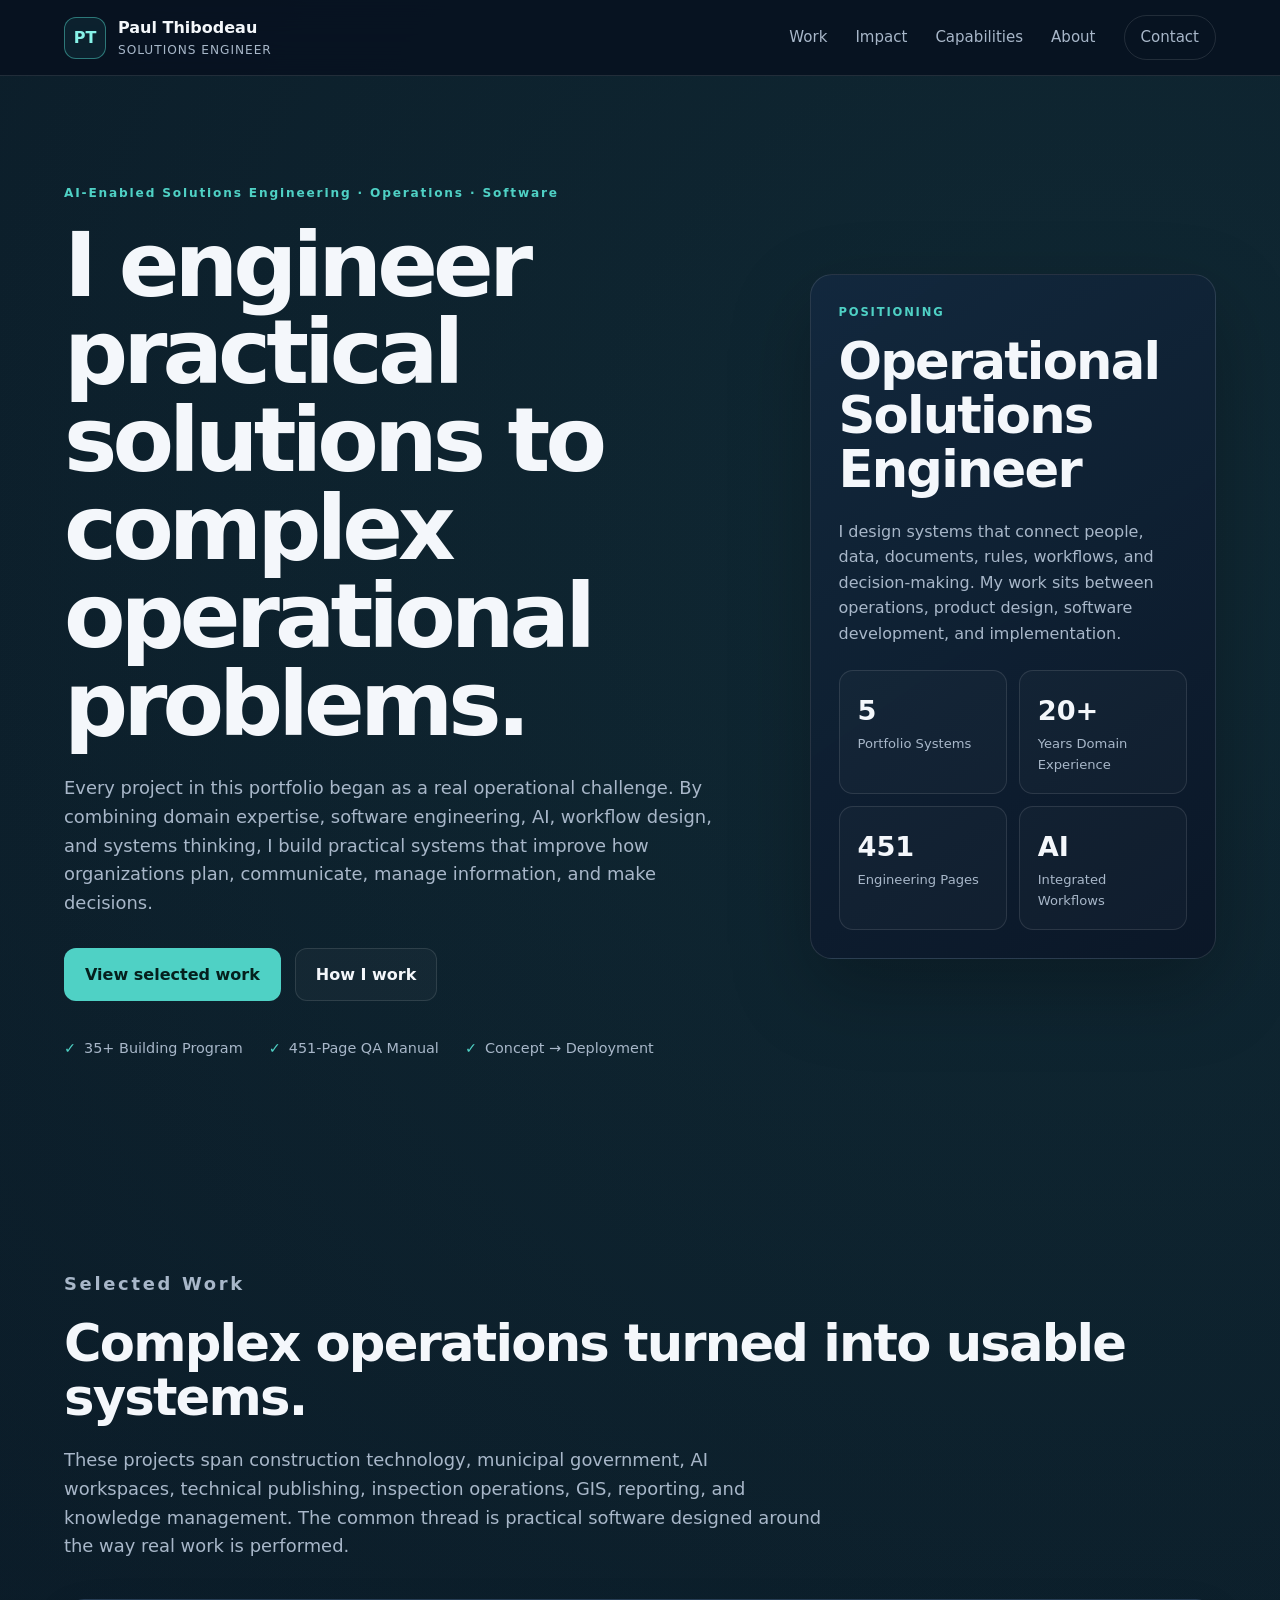
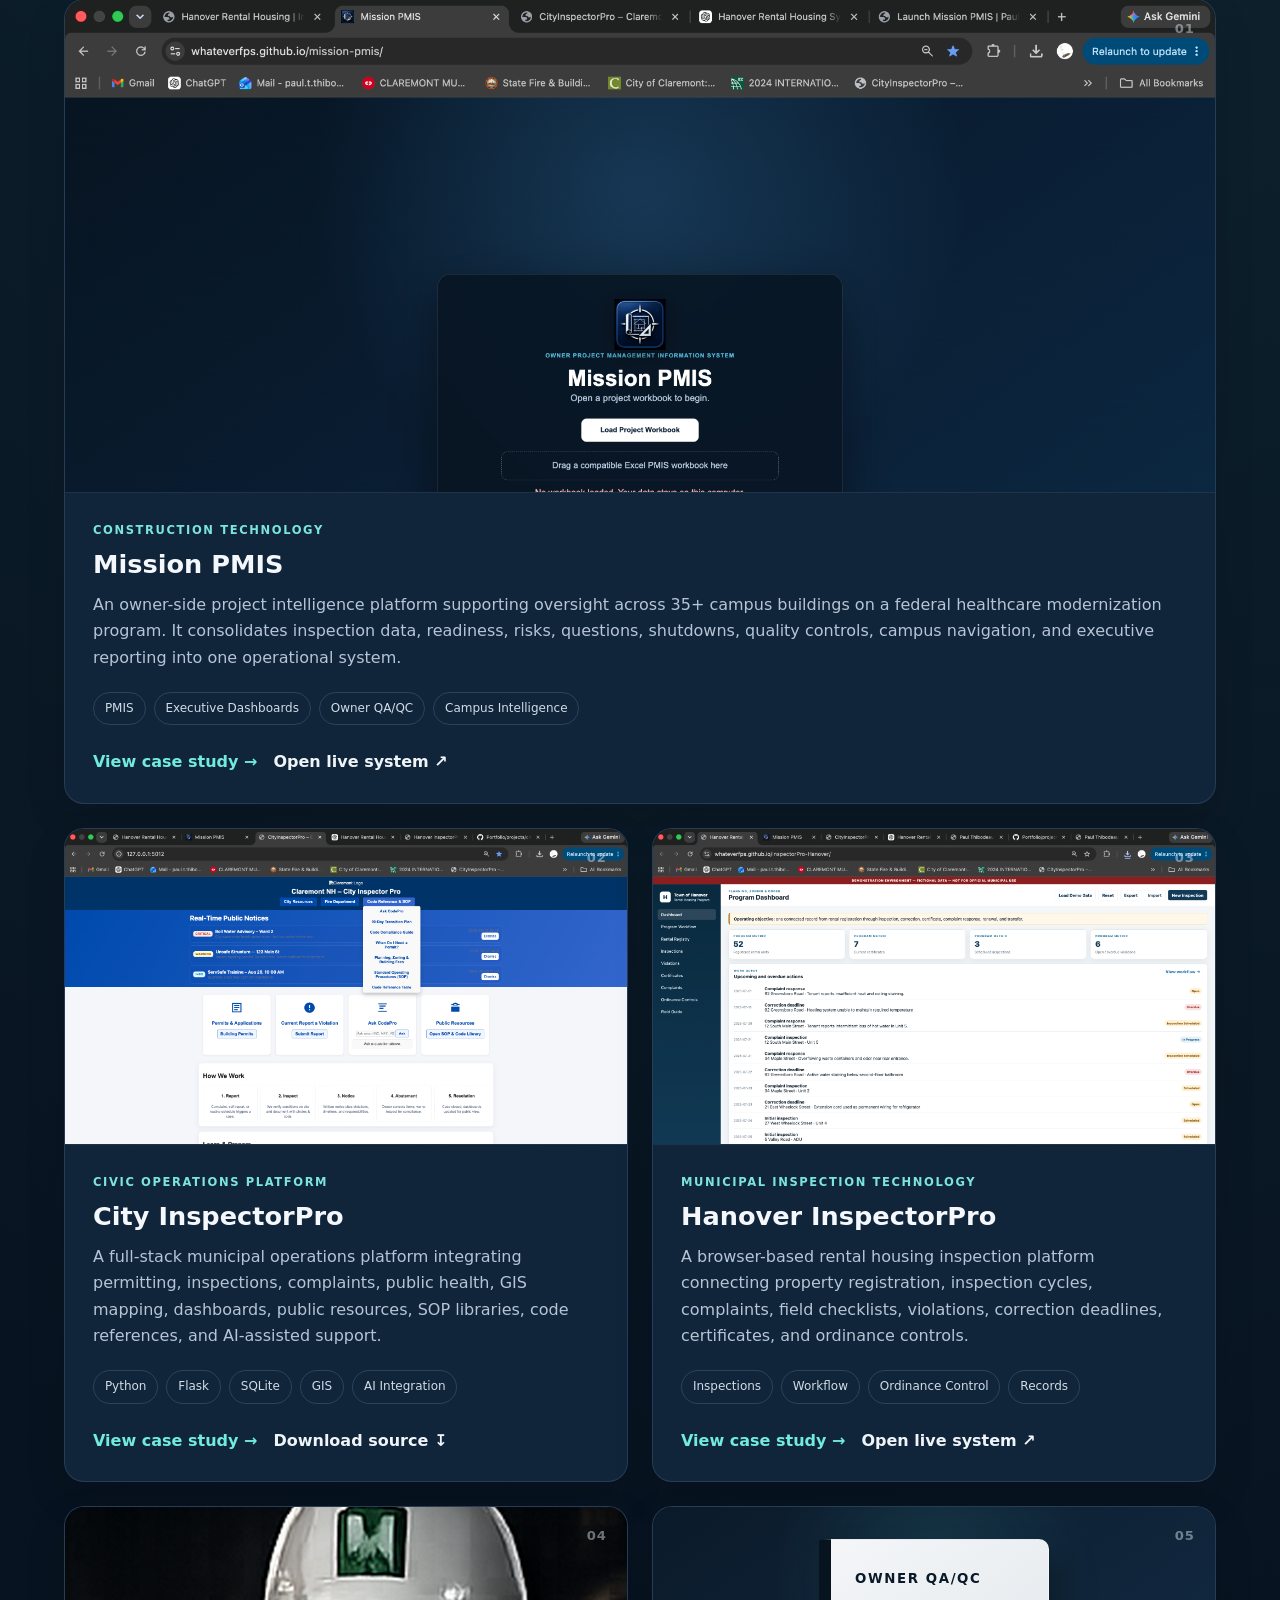
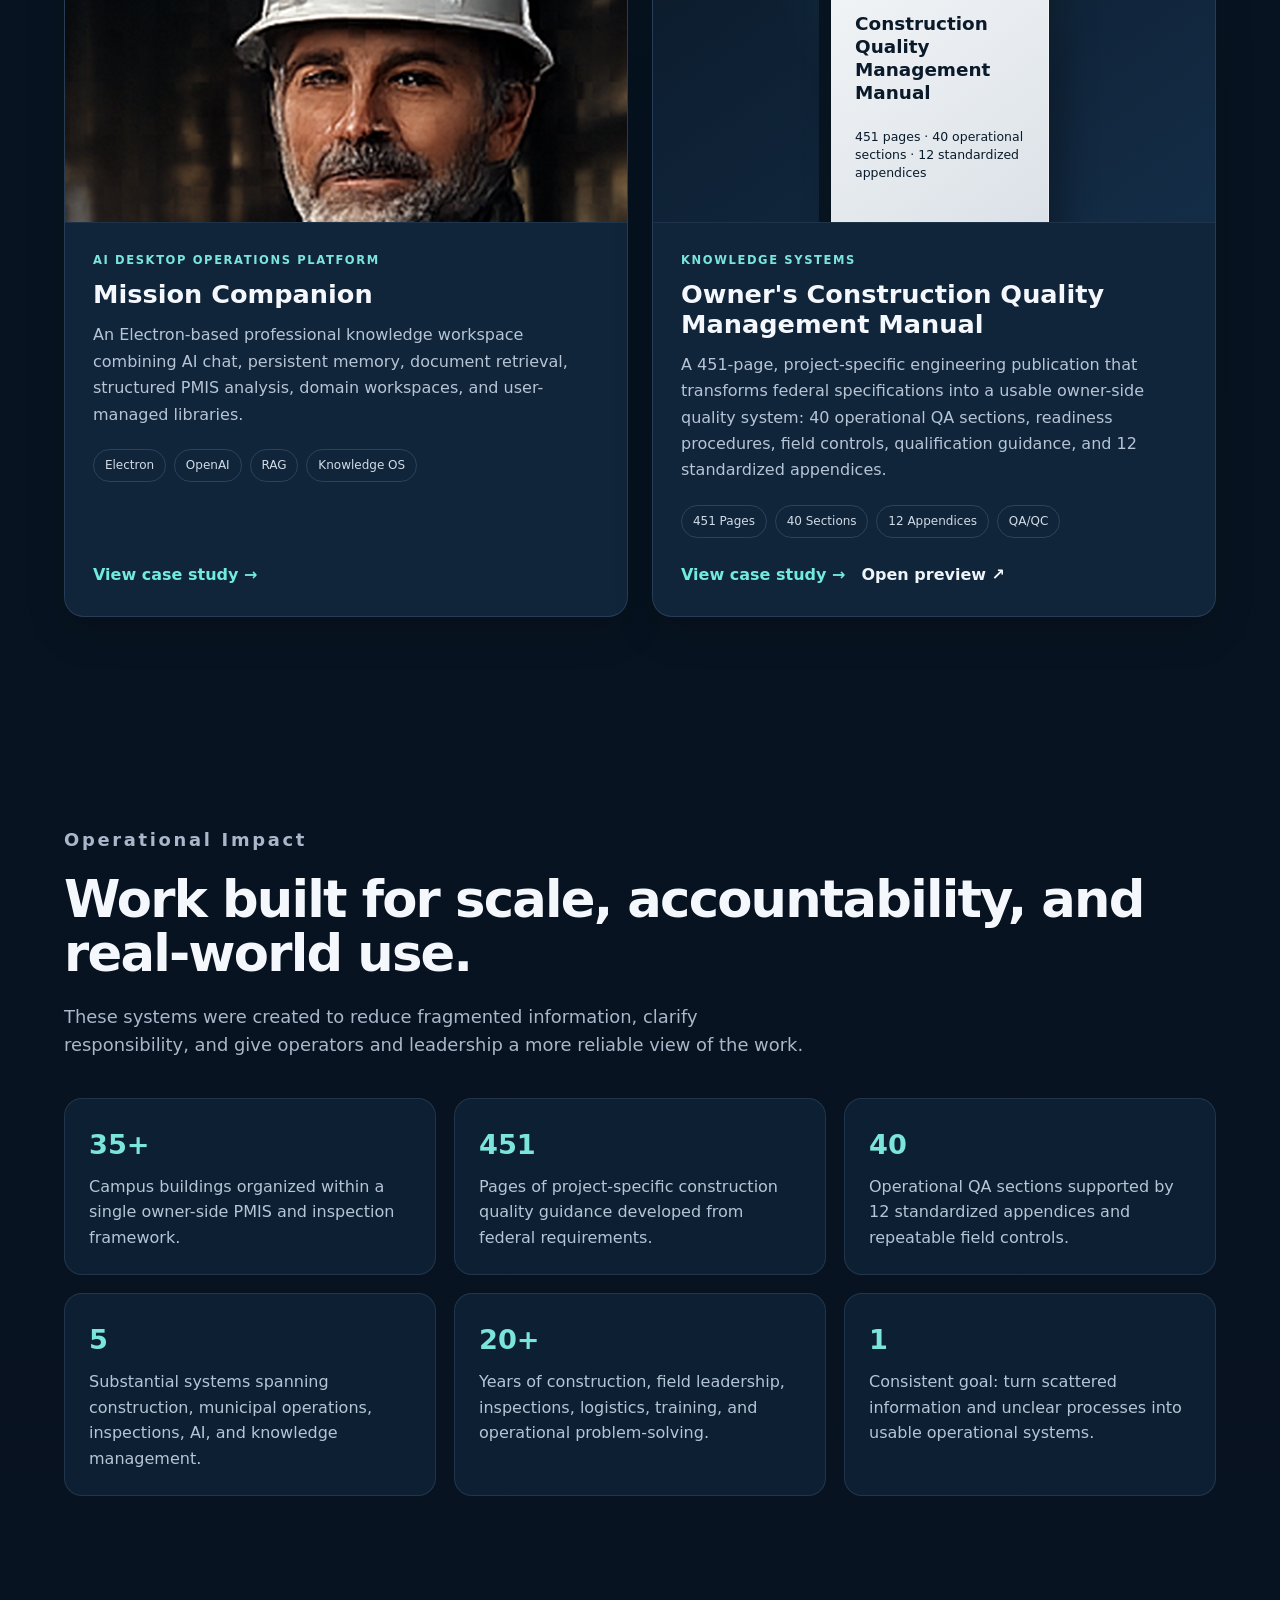
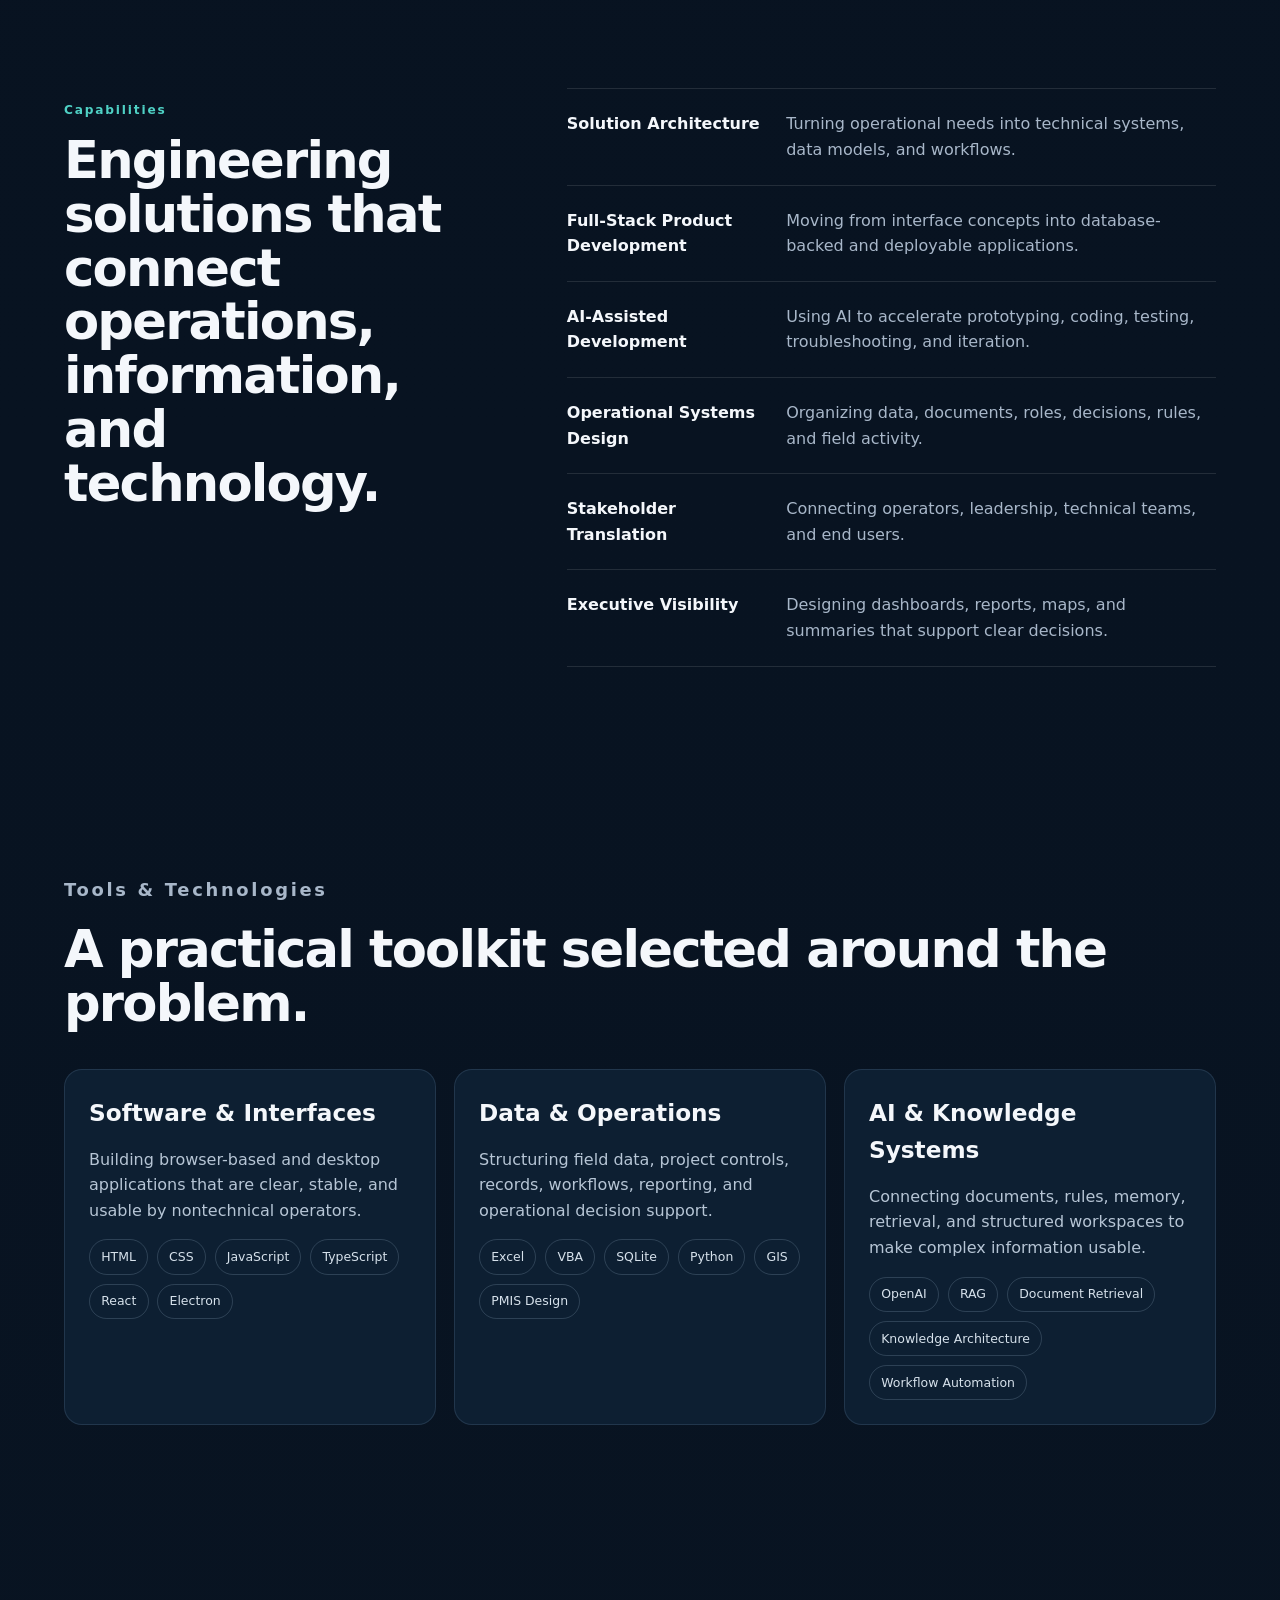
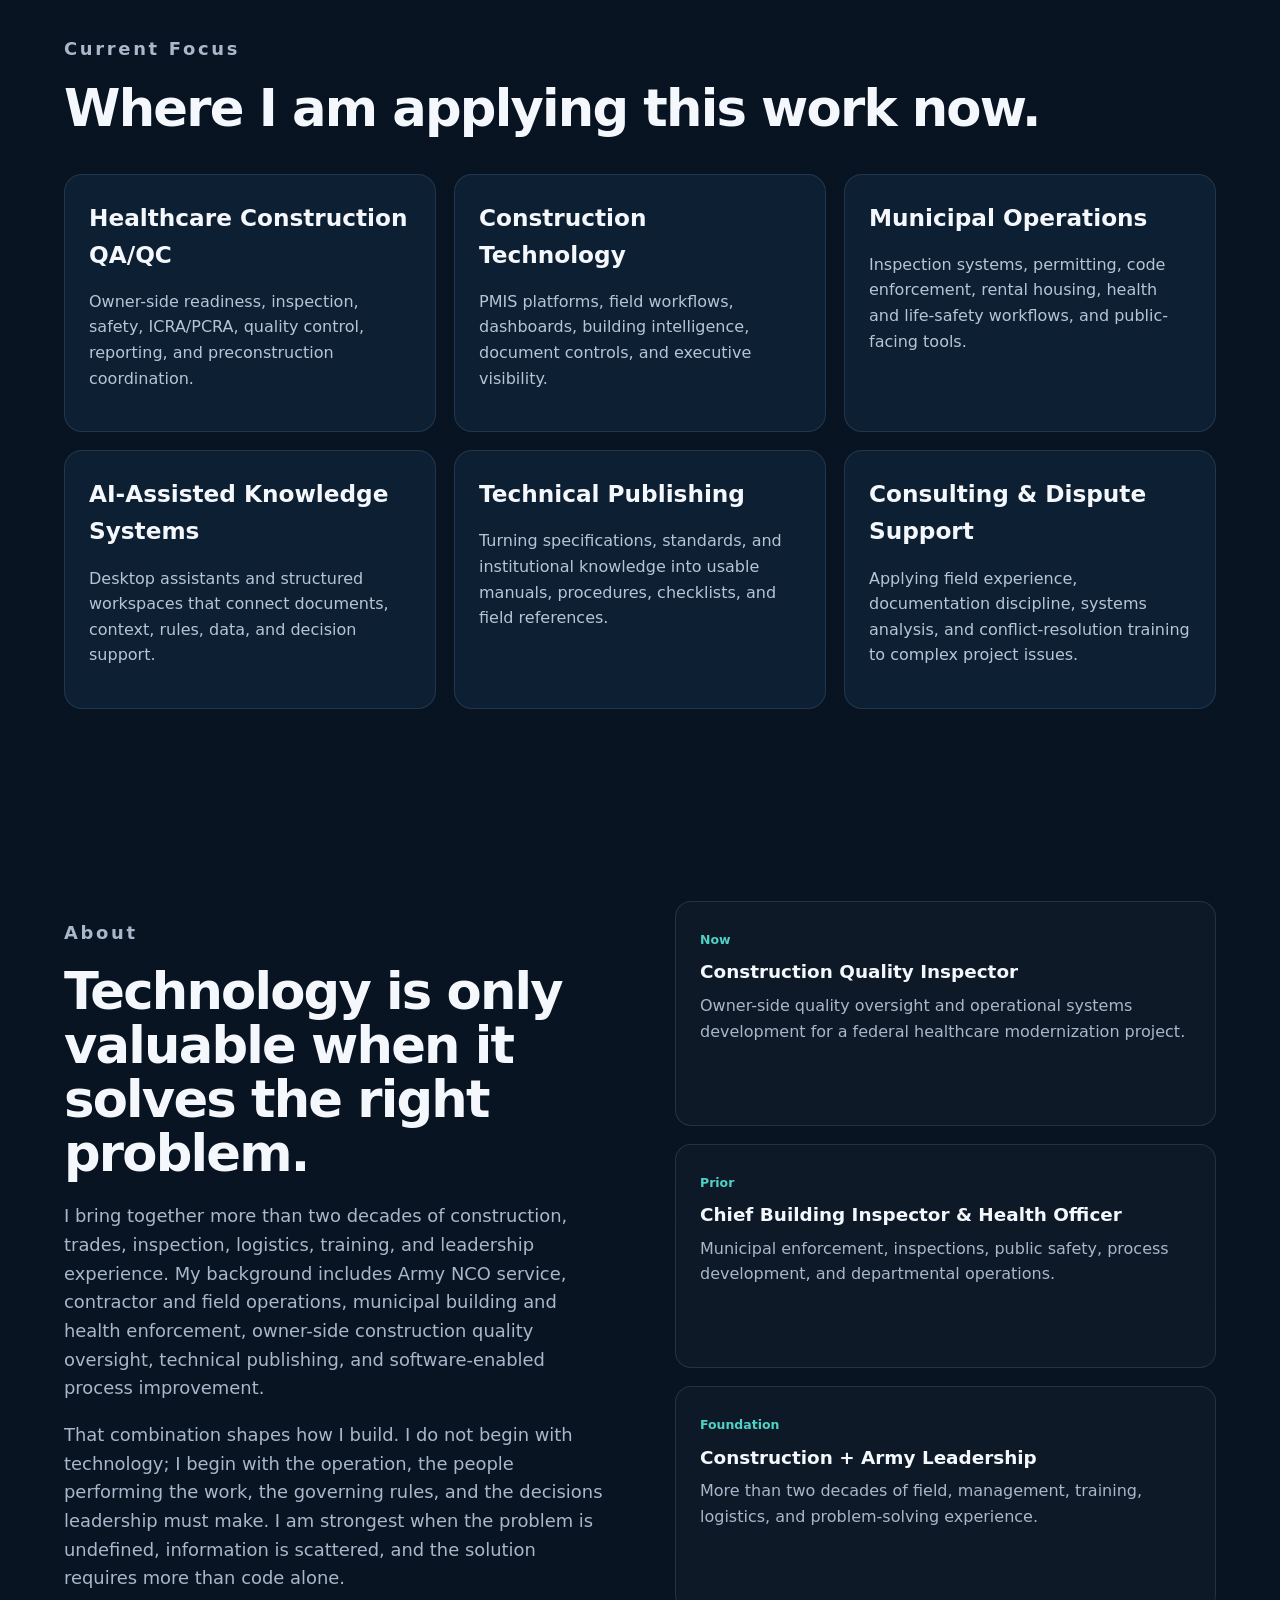
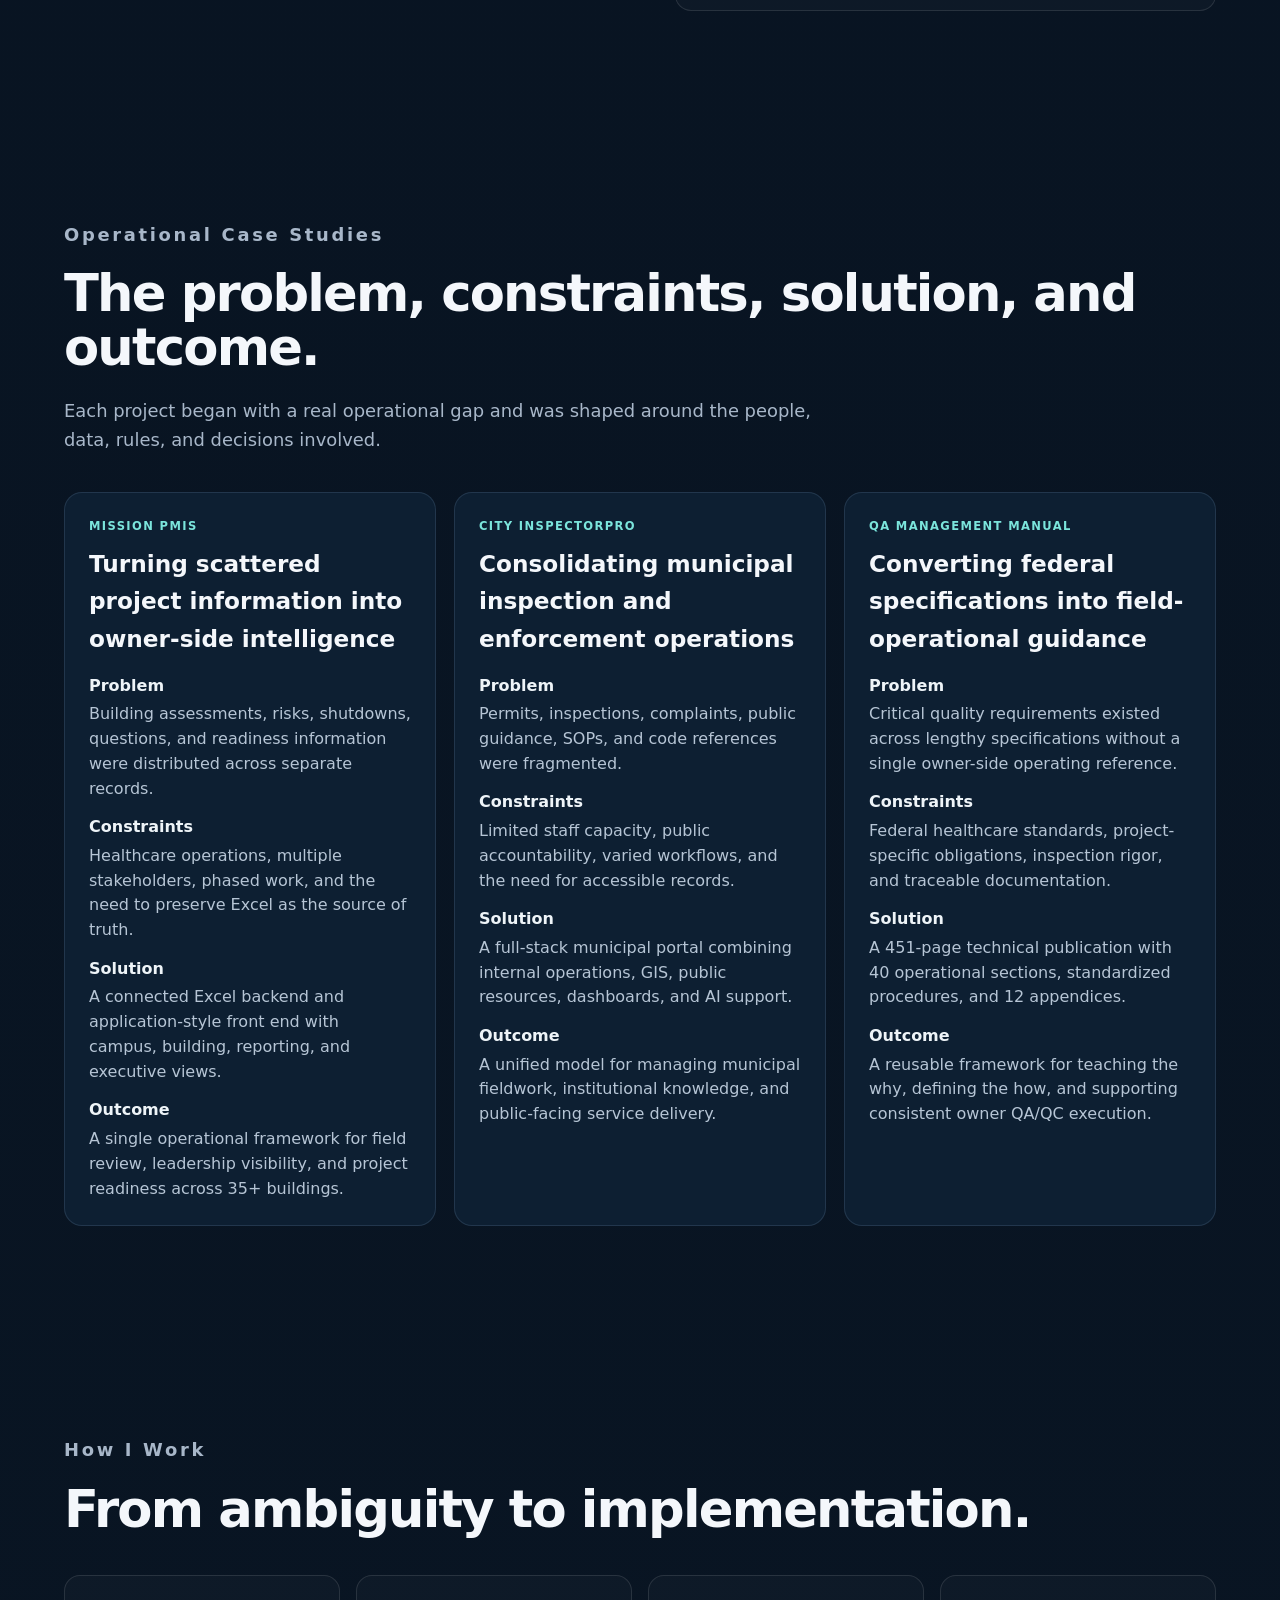
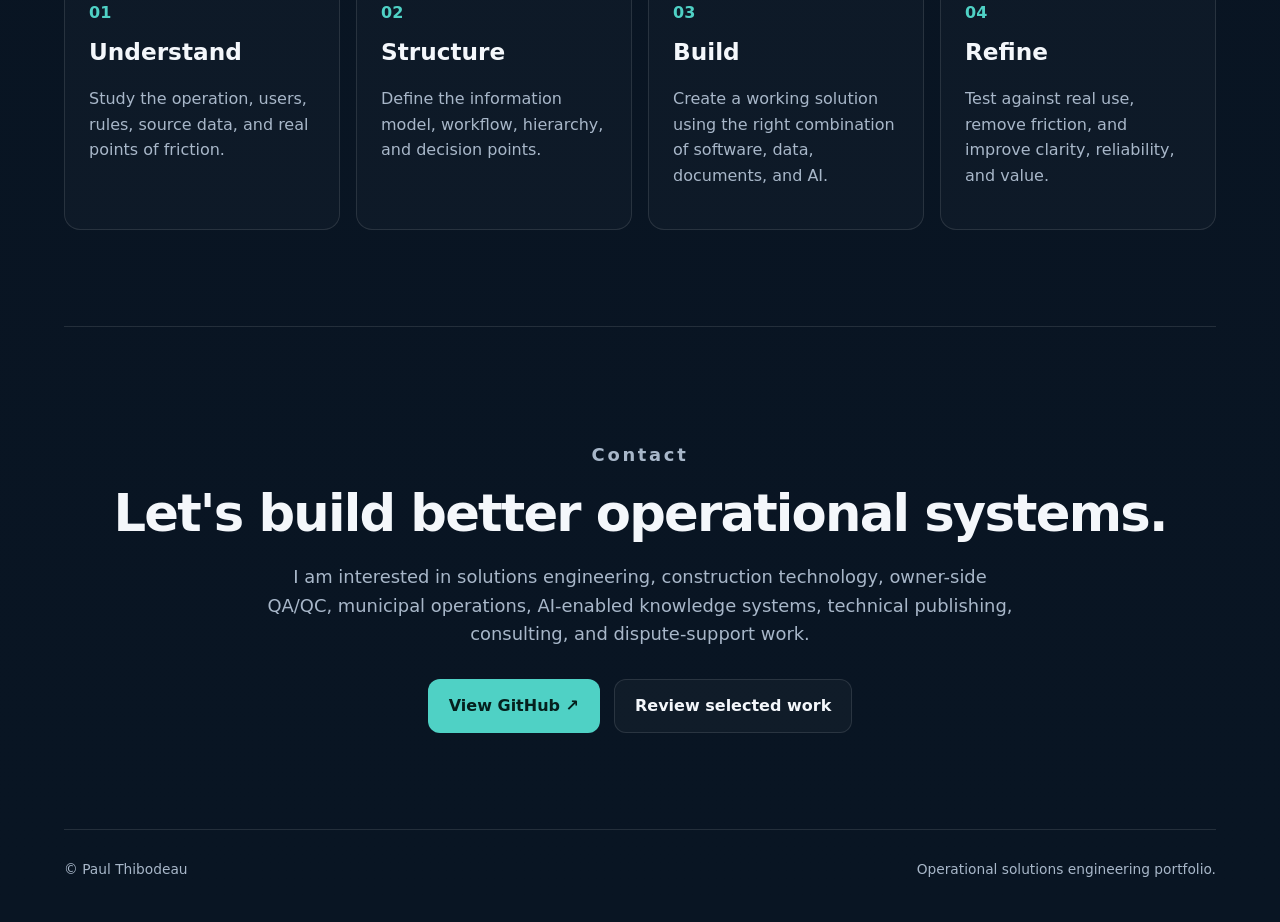
==== commit 1431115b: "Add files via upload" ====
--- a/index.html
+++ b/index.html
@@ -1,13 +1,16 @@
 <!DOCTYPE html>
-
 <html lang="en">
 <head>
-<meta charset="utf-8"/>
-<meta content="width=device-width, initial-scale=1" name="viewport"/>
-<meta content="Paul Thibodeau — Operational Solutions Engineer building AI-enabled software, knowledge systems, and practical tools for complex operations." name="description"/>
-<title>Paul Thibodeau | Operational Solutions Engineer</title>
-<link href="assets/styles.css" rel="stylesheet"/>
-<style>
+  <meta charset="utf-8">
+  <meta name="viewport" content="width=device-width, initial-scale=1">
+  <meta
+    name="description"
+    content="Paul Thibodeau — Operational Solutions Engineer building AI-enabled software, knowledge systems, and practical tools for complex operations."
+  >
+  <title>Paul Thibodeau | Operational Solutions Engineer</title>
+  <link href="assets/styles.css" rel="stylesheet">
+
+  <style>
     /* Independent project showcase classes avoid conflicts with the legacy card CSS. */
     .showcase-grid {
       display: grid;
@@ -304,330 +307,381 @@
     }
   </style>
 </head>
+
 <body>
-<header class="site-header">
-<a class="brand" href="#top">
-<span class="brand-mark">PT</span>
-<span><strong>Paul Thibodeau</strong><small>Solutions Engineer</small></span>
-</a>
-<button aria-label="Toggle navigation" class="menu-toggle">☰</button>
-<nav aria-label="Primary navigation" class="site-nav">
-<a href="#work">Work</a>
-<a href="#impact">Impact</a>
-<a href="#capabilities">Capabilities</a>
-<a href="#about">About</a>
-<a class="nav-cta" href="#contact">Contact</a>
-</nav>
-</header>
-<main id="top">
-<section class="hero section">
-<div class="hero-copy">
-<p class="eyebrow">AI-Enabled Solutions Engineering · Operations · Software</p>
-<h1>I engineer practical solutions to complex operational problems.</h1>
-<p class="hero-lead">
+  <header class="site-header">
+    <a class="brand" href="#top">
+      <span class="brand-mark">PT</span>
+      <span><strong>Paul Thibodeau</strong><small>Solutions Engineer</small></span>
+    </a>
+
+    <button aria-label="Toggle navigation" class="menu-toggle">☰</button>
+
+    <nav class="site-nav" aria-label="Primary navigation">
+      <a href="#work">Work</a>
+      <a href="#impact">Impact</a>
+      <a href="#capabilities">Capabilities</a>
+      <a href="#about">About</a>
+      <a class="nav-cta" href="#contact">Contact</a>
+    </nav>
+  </header>
+
+  <main id="top">
+    <section class="hero section">
+      <div class="hero-copy">
+        <p class="eyebrow">AI-Enabled Solutions Engineering · Operations · Software</p>
+        <h1>I engineer practical solutions to complex operational problems.</h1>
+
+        <p class="hero-lead">
           Every project in this portfolio began as a real operational challenge. By combining domain expertise,
           software engineering, AI, workflow design, and systems thinking, I build practical systems that improve
           how organizations plan, communicate, manage information, and make decisions.
         </p>
-<div class="hero-actions">
-<a class="button primary" href="#work">View selected work</a>
-<a class="button secondary" href="#about">How I work</a>
-</div>
-<div class="hero-proof">
-<span>35+ Building Program</span>
-<span>451-Page QA Manual</span>
-<span>Concept → Deployment</span>
-</div>
-</div>
-<aside class="hero-panel">
-<div class="panel-label">POSITIONING</div>
-<h2>Operational Solutions Engineer</h2>
-<p>
+
+        <div class="hero-actions">
+          <a class="button primary" href="#work">View selected work</a>
+          <a class="button secondary" href="#about">How I work</a>
+        </div>
+
+        <div class="hero-proof">
+          <span>35+ Building Program</span>
+          <span>451-Page QA Manual</span>
+          <span>Concept → Deployment</span>
+        </div>
+      </div>
+
+      <aside class="hero-panel">
+        <div class="panel-label">POSITIONING</div>
+        <h2>Operational Solutions Engineer</h2>
+
+        <p>
           I design systems that connect people, data, documents, rules, workflows, and decision-making.
           My work sits between operations, product design, software development, and implementation.
         </p>
-<div class="metric-grid">
-<div><strong>5</strong><span>Portfolio Systems</span></div>
-<div><strong>20+</strong><span>Years Domain Experience</span></div>
-<div><strong>451</strong><span>Engineering Pages</span></div>
-<div><strong>AI</strong><span>Integrated Workflows</span></div>
-</div>
-</aside>
-</section>
-<section class="section" id="work">
-<div class="section-heading">
-<p class="eyebrow">Selected Work</p>
-<h2>Complex operations turned into usable systems.</h2>
-<p>
+
+        <div class="metric-grid">
+          <div><strong>5</strong><span>Portfolio Systems</span></div>
+          <div><strong>20+</strong><span>Years Domain Experience</span></div>
+          <div><strong>451</strong><span>Engineering Pages</span></div>
+          <div><strong>AI</strong><span>Integrated Workflows</span></div>
+        </div>
+      </aside>
+    </section>
+
+    <section class="section" id="work">
+      <div class="section-heading">
+        <p class="eyebrow">Selected Work</p>
+        <h2>Complex operations turned into usable systems.</h2>
+        <p>
           These projects span construction technology, municipal government, AI workspaces, technical publishing,
           inspection operations, GIS, reporting, and knowledge management. The common thread is practical software
           designed around the way real work is performed.
         </p>
-</div>
-<div class="showcase-grid">
-<article class="showcase-card flagship">
-<div class="showcase-media">
-<img alt="Mission PMIS operational dashboard" src="assets/images/pmis-dashboard.png"/>
-</div>
-<span class="showcase-index">01</span>
-<div class="showcase-body">
-<p class="showcase-type">Construction Technology</p>
-<h3 class="showcase-title">Mission PMIS</h3>
-<p class="showcase-description">
+      </div>
+
+      <div class="showcase-grid">
+        <article class="showcase-card flagship">
+          <div class="showcase-media">
+            <img src="assets/images/pmis-dashboard.png" alt="Mission PMIS operational dashboard">
+          </div>
+          <span class="showcase-index">01</span>
+
+          <div class="showcase-body">
+            <p class="showcase-type">Construction Technology</p>
+            <h3 class="showcase-title">Mission PMIS</h3>
+            <p class="showcase-description">
               An owner-side project intelligence platform supporting oversight across 35+ campus buildings on a federal healthcare modernization program. It consolidates inspection data, readiness, risks, questions, shutdowns, quality controls, campus navigation, and executive reporting into one operational system.
             </p>
-<div class="showcase-tags">
-<span>PMIS</span><span>Executive Dashboards</span><span>Owner QA/QC</span><span>Campus Intelligence</span>
-</div>
-<div class="showcase-links">
-<a class="case-link" href="projects/mission-pmis.html">View Case Study →</a>
-
-</div>
-</div>
-</article>
-<article class="showcase-card">
-<div class="showcase-media">
-<img alt="City InspectorPro municipal operations portal" src="assets/images/cityinspector-portal.png"/>
-</div>
-<span class="showcase-index">02</span>
-<div class="showcase-body">
-<p class="showcase-type">Civic Operations Platform</p>
-<h3 class="showcase-title">City InspectorPro</h3>
-<p class="showcase-description">
+
+            <div class="showcase-tags">
+              <span>PMIS</span><span>Executive Dashboards</span><span>Owner QA/QC</span><span>Campus Intelligence</span>
+            </div>
+
+            <div class="showcase-links">
+              <a class="case-link" href="projects/mission-pmis.html">View case study →</a>
+              <a class="secondary-link" href="projects/launch-mission-pmis.html">Open live system ↗</a>
+            </div>
+          </div>
+        </article>
+
+        <article class="showcase-card">
+          <div class="showcase-media">
+            <img src="assets/images/cityinspector-portal.png" alt="City InspectorPro municipal operations portal">
+          </div>
+          <span class="showcase-index">02</span>
+
+          <div class="showcase-body">
+            <p class="showcase-type">Civic Operations Platform</p>
+            <h3 class="showcase-title">City InspectorPro</h3>
+            <p class="showcase-description">
               A full-stack municipal operations platform integrating permitting, inspections, complaints,
               public health, GIS mapping, dashboards, public resources, SOP libraries, code references,
               and AI-assisted support.
             </p>
-<div class="showcase-tags">
-<span>Python</span><span>Flask</span><span>SQLite</span><span>GIS</span><span>AI Integration</span>
-</div>
-<div class="showcase-links">
-<a class="case-link" href="projects/city-inspectorpro.html">View Case Study →</a>
-
-</div>
-</div>
-</article>
-<article class="showcase-card">
-<div class="showcase-media">
-<img alt="Hanover InspectorPro rental housing dashboard" src="assets/images/inspector-dashboard.png"/>
-</div>
-<span class="showcase-index">03</span>
-<div class="showcase-body">
-<p class="showcase-type">Municipal Inspection Technology</p>
-<h3 class="showcase-title">Hanover InspectorPro</h3>
-<p class="showcase-description">
+
+            <div class="showcase-tags">
+              <span>Python</span><span>Flask</span><span>SQLite</span><span>GIS</span><span>AI Integration</span>
+            </div>
+
+            <div class="showcase-links">
+              <a class="case-link" href="projects/city-inspectorpro.html">View case study →</a>
+              <a class="secondary-link" download href="assets/downloads/CityInspectorPro-source.zip">Download source ↧</a>
+            </div>
+          </div>
+        </article>
+
+        <article class="showcase-card">
+          <div class="showcase-media">
+            <img src="assets/images/inspector-dashboard.png" alt="Hanover InspectorPro rental housing dashboard">
+          </div>
+          <span class="showcase-index">03</span>
+
+          <div class="showcase-body">
+            <p class="showcase-type">Municipal Inspection Technology</p>
+            <h3 class="showcase-title">Hanover InspectorPro</h3>
+            <p class="showcase-description">
               A browser-based rental housing inspection platform connecting property registration, inspection cycles,
               complaints, field checklists, violations, correction deadlines, certificates, and ordinance controls.
             </p>
-<div class="showcase-tags">
-<span>Inspections</span><span>Workflow</span><span>Ordinance Control</span><span>Records</span>
-</div>
-<div class="showcase-links">
-<a class="case-link" href="projects/inspectorpro.html">View Case Study →</a>
-
-</div>
-</div>
-</article>
-<article class="showcase-card">
-<div class="showcase-media companion">
-<img alt="Mission Companion desktop assistant character" src="assets/mission-companion/chief-portrait.png"/>
-</div>
-<span class="showcase-index">04</span>
-<div class="showcase-body">
-<p class="showcase-type">AI Desktop Operations Platform</p>
-<h3 class="showcase-title">Mission Companion</h3>
-<p class="showcase-description">
+
+            <div class="showcase-tags">
+              <span>Inspections</span><span>Workflow</span><span>Ordinance Control</span><span>Records</span>
+            </div>
+
+            <div class="showcase-links">
+              <a class="case-link" href="projects/inspectorpro.html">View case study →</a>
+              <a class="secondary-link" href="https://whateverfps.github.io/InspectorPro-Hanover/" rel="noopener" target="_blank">Open live system ↗</a>
+            </div>
+          </div>
+        </article>
+
+        <article class="showcase-card">
+          <div class="showcase-media companion">
+            <img src="assets/mission-companion/chief-portrait.png" alt="Mission Companion desktop assistant character">
+          </div>
+          <span class="showcase-index">04</span>
+
+          <div class="showcase-body">
+            <p class="showcase-type">AI Desktop Operations Platform</p>
+            <h3 class="showcase-title">Mission Companion</h3>
+            <p class="showcase-description">
               An Electron-based professional knowledge workspace combining AI chat, persistent memory,
               document retrieval, structured PMIS analysis, domain workspaces, and user-managed libraries.
             </p>
-<div class="showcase-tags">
-<span>Electron</span><span>OpenAI</span><span>RAG</span><span>Knowledge OS</span>
-</div>
-<div class="showcase-links">
-<a class="case-link" href="projects/mission-companion.html">View Case Study →</a>
-</div>
-</div>
-</article>
-<article class="showcase-card">
-<div class="showcase-media">
-<div aria-label="Owner's Construction Quality Management Manual visual" class="manual-visual">
-<div class="manual-book">
-<small>Owner QA/QC</small>
-<strong>Construction Quality Management Manual</strong>
-<span>451 pages · 40 operational sections · 12 standardized appendices</span>
-</div>
-</div>
-</div>
-<span class="showcase-index">05</span>
-<div class="showcase-body">
-<p class="showcase-type">Knowledge Systems</p>
-<h3 class="showcase-title">Owner's Construction Quality Management Manual</h3>
-<p class="showcase-description">
+
+            <div class="showcase-tags">
+              <span>Electron</span><span>OpenAI</span><span>RAG</span><span>Knowledge OS</span>
+            </div>
+
+            <div class="showcase-links">
+              <a class="case-link" href="projects/mission-companion.html">View case study →</a>
+            </div>
+          </div>
+        </article>
+
+        <article class="showcase-card">
+          <div class="showcase-media">
+            <div class="manual-visual" aria-label="Owner's Construction Quality Management Manual visual">
+              <div class="manual-book">
+                <small>Owner QA/QC</small>
+                <strong>Construction Quality Management Manual</strong>
+                <span>451 pages · 40 operational sections · 12 standardized appendices</span>
+              </div>
+            </div>
+          </div>
+          <span class="showcase-index">05</span>
+
+          <div class="showcase-body">
+            <p class="showcase-type">Knowledge Systems</p>
+            <h3 class="showcase-title">Owner's Construction Quality Management Manual</h3>
+            <p class="showcase-description">
               A 451-page, project-specific engineering publication that transforms federal specifications into a usable owner-side quality system: 40 operational QA sections, readiness procedures, field controls, qualification guidance, and 12 standardized appendices.
             </p>
-<div class="showcase-tags">
-<span>451 Pages</span><span>40 Sections</span><span>12 Appendices</span><span>QA/QC</span>
-</div>
-<div class="showcase-links">
-<a class="case-link" href="projects/qa-manual.html">View Case Study →</a>
-
-</div>
-</div>
-</article>
-</div>
-</section>
-<section class="section" id="impact">
-<div class="section-heading">
-<p class="eyebrow">Operational Impact</p>
-<h2>Work built for scale, accountability, and real-world use.</h2>
-<p>
+
+            <div class="showcase-tags">
+              <span>451 Pages</span><span>40 Sections</span><span>12 Appendices</span><span>QA/QC</span>
+            </div>
+
+            <div class="showcase-links">
+              <a class="case-link" href="projects/qa-manual.html">View case study →</a>
+              <a class="secondary-link" href="assets/manual/Owner_QA_Manual_Portfolio_Preview.pdf" rel="noopener" target="_blank">Open preview ↗</a>
+            </div>
+          </div>
+        </article>
+      </div>
+    </section>
+
+    <section class="section" id="impact">
+      <div class="section-heading">
+        <p class="eyebrow">Operational Impact</p>
+        <h2>Work built for scale, accountability, and real-world use.</h2>
+        <p>
           These systems were created to reduce fragmented information, clarify responsibility, and give operators and leadership a more reliable view of the work.
         </p>
-</div>
-<div class="impact-grid">
-<div class="impact-card"><strong>35+</strong><span>Campus buildings organized within a single owner-side PMIS and inspection framework.</span></div>
-<div class="impact-card"><strong>451</strong><span>Pages of project-specific construction quality guidance developed from federal requirements.</span></div>
-<div class="impact-card"><strong>40</strong><span>Operational QA sections supported by 12 standardized appendices and repeatable field controls.</span></div>
-<div class="impact-card"><strong>5</strong><span>Substantial systems spanning construction, municipal operations, inspections, AI, and knowledge management.</span></div>
-<div class="impact-card"><strong>20+</strong><span>Years of construction, field leadership, inspections, logistics, training, and operational problem-solving.</span></div>
-<div class="impact-card"><strong>1</strong><span>Consistent goal: turn scattered information and unclear processes into usable operational systems.</span></div>
-</div>
-</section>
-<section class="section split-section" id="capabilities">
-<div>
-<p class="eyebrow">Capabilities</p>
-<h2>Engineering solutions that connect operations, information, and technology.</h2>
-</div>
-<div class="capability-list">
-<div><strong>Solution Architecture</strong><span>Turning operational needs into technical systems, data models, and workflows.</span></div>
-<div><strong>Full-Stack Product Development</strong><span>Moving from interface concepts into database-backed and deployable applications.</span></div>
-<div><strong>AI-Assisted Development</strong><span>Using AI to accelerate prototyping, coding, testing, troubleshooting, and iteration.</span></div>
-<div><strong>Operational Systems Design</strong><span>Organizing data, documents, roles, decisions, rules, and field activity.</span></div>
-<div><strong>Stakeholder Translation</strong><span>Connecting operators, leadership, technical teams, and end users.</span></div>
-<div><strong>Executive Visibility</strong><span>Designing dashboards, reports, maps, and summaries that support clear decisions.</span></div>
-</div>
-</section>
-<section class="section">
-<div class="section-heading">
-<p class="eyebrow">Tools &amp; Technologies</p>
-<h2>A practical toolkit selected around the problem.</h2>
-</div>
-<div class="toolkit-grid">
-<div class="toolkit-card">
-<h3>Software &amp; Interfaces</h3>
-<p>Building browser-based and desktop applications that are clear, stable, and usable by nontechnical operators.</p>
-<div class="tool-list"><span>HTML</span><span>CSS</span><span>JavaScript</span><span>TypeScript</span><span>React</span><span>Electron</span></div>
-</div>
-<div class="toolkit-card">
-<h3>Data &amp; Operations</h3>
-<p>Structuring field data, project controls, records, workflows, reporting, and operational decision support.</p>
-<div class="tool-list"><span>Excel</span><span>VBA</span><span>SQLite</span><span>Python</span><span>GIS</span><span>PMIS Design</span></div>
-</div>
-<div class="toolkit-card">
-<h3>AI &amp; Knowledge Systems</h3>
-<p>Connecting documents, rules, memory, retrieval, and structured workspaces to make complex information usable.</p>
-<div class="tool-list"><span>OpenAI</span><span>RAG</span><span>Document Retrieval</span><span>Knowledge Architecture</span><span>Workflow Automation</span></div>
-</div>
-</div>
-</section>
-<section class="section">
-<div class="section-heading">
-<p class="eyebrow">Current Focus</p>
-<h2>Where I am applying this work now.</h2>
-</div>
-<div class="focus-grid">
-<div class="focus-card"><h3>Healthcare Construction QA/QC</h3><p>Owner-side readiness, inspection, safety, ICRA/PCRA, quality control, reporting, and preconstruction coordination.</p></div>
-<div class="focus-card"><h3>Construction Technology</h3><p>PMIS platforms, field workflows, dashboards, building intelligence, document controls, and executive visibility.</p></div>
-<div class="focus-card"><h3>Municipal Operations</h3><p>Inspection systems, permitting, code enforcement, rental housing, health and life-safety workflows, and public-facing tools.</p></div>
-<div class="focus-card"><h3>AI-Assisted Knowledge Systems</h3><p>Desktop assistants and structured workspaces that connect documents, context, rules, data, and decision support.</p></div>
-<div class="focus-card"><h3>Technical Publishing</h3><p>Turning specifications, standards, and institutional knowledge into usable manuals, procedures, checklists, and field references.</p></div>
-<div class="focus-card"><h3>Consulting &amp; Dispute Support</h3><p>Applying field experience, documentation discipline, systems analysis, and conflict-resolution training to complex project issues.</p></div>
-</div>
-</section>
-<section class="section about-section" id="about">
-<div class="about-copy">
-<p class="eyebrow">About</p>
-<h2>Technology is only valuable when it solves the right problem.</h2>
-<p>
+      </div>
+
+      <div class="impact-grid">
+        <div class="impact-card"><strong>35+</strong><span>Campus buildings organized within a single owner-side PMIS and inspection framework.</span></div>
+        <div class="impact-card"><strong>451</strong><span>Pages of project-specific construction quality guidance developed from federal requirements.</span></div>
+        <div class="impact-card"><strong>40</strong><span>Operational QA sections supported by 12 standardized appendices and repeatable field controls.</span></div>
+        <div class="impact-card"><strong>5</strong><span>Substantial systems spanning construction, municipal operations, inspections, AI, and knowledge management.</span></div>
+        <div class="impact-card"><strong>20+</strong><span>Years of construction, field leadership, inspections, logistics, training, and operational problem-solving.</span></div>
+        <div class="impact-card"><strong>1</strong><span>Consistent goal: turn scattered information and unclear processes into usable operational systems.</span></div>
+      </div>
+    </section>
+
+    <section class="section split-section" id="capabilities">
+      <div>
+        <p class="eyebrow">Capabilities</p>
+        <h2>Engineering solutions that connect operations, information, and technology.</h2>
+      </div>
+
+      <div class="capability-list">
+        <div><strong>Solution Architecture</strong><span>Turning operational needs into technical systems, data models, and workflows.</span></div>
+        <div><strong>Full-Stack Product Development</strong><span>Moving from interface concepts into database-backed and deployable applications.</span></div>
+        <div><strong>AI-Assisted Development</strong><span>Using AI to accelerate prototyping, coding, testing, troubleshooting, and iteration.</span></div>
+        <div><strong>Operational Systems Design</strong><span>Organizing data, documents, roles, decisions, rules, and field activity.</span></div>
+        <div><strong>Stakeholder Translation</strong><span>Connecting operators, leadership, technical teams, and end users.</span></div>
+        <div><strong>Executive Visibility</strong><span>Designing dashboards, reports, maps, and summaries that support clear decisions.</span></div>
+      </div>
+    </section>
+
+    <section class="section">
+      <div class="section-heading">
+        <p class="eyebrow">Tools &amp; Technologies</p>
+        <h2>A practical toolkit selected around the problem.</h2>
+      </div>
+
+      <div class="toolkit-grid">
+        <div class="toolkit-card">
+          <h3>Software &amp; Interfaces</h3>
+          <p>Building browser-based and desktop applications that are clear, stable, and usable by nontechnical operators.</p>
+          <div class="tool-list"><span>HTML</span><span>CSS</span><span>JavaScript</span><span>TypeScript</span><span>React</span><span>Electron</span></div>
+        </div>
+        <div class="toolkit-card">
+          <h3>Data &amp; Operations</h3>
+          <p>Structuring field data, project controls, records, workflows, reporting, and operational decision support.</p>
+          <div class="tool-list"><span>Excel</span><span>VBA</span><span>SQLite</span><span>Python</span><span>GIS</span><span>PMIS Design</span></div>
+        </div>
+        <div class="toolkit-card">
+          <h3>AI &amp; Knowledge Systems</h3>
+          <p>Connecting documents, rules, memory, retrieval, and structured workspaces to make complex information usable.</p>
+          <div class="tool-list"><span>OpenAI</span><span>RAG</span><span>Document Retrieval</span><span>Knowledge Architecture</span><span>Workflow Automation</span></div>
+        </div>
+      </div>
+    </section>
+
+    <section class="section">
+      <div class="section-heading">
+        <p class="eyebrow">Current Focus</p>
+        <h2>Where I am applying this work now.</h2>
+      </div>
+
+      <div class="focus-grid">
+        <div class="focus-card"><h3>Healthcare Construction QA/QC</h3><p>Owner-side readiness, inspection, safety, ICRA/PCRA, quality control, reporting, and preconstruction coordination.</p></div>
+        <div class="focus-card"><h3>Construction Technology</h3><p>PMIS platforms, field workflows, dashboards, building intelligence, document controls, and executive visibility.</p></div>
+        <div class="focus-card"><h3>Municipal Operations</h3><p>Inspection systems, permitting, code enforcement, rental housing, health and life-safety workflows, and public-facing tools.</p></div>
+        <div class="focus-card"><h3>AI-Assisted Knowledge Systems</h3><p>Desktop assistants and structured workspaces that connect documents, context, rules, data, and decision support.</p></div>
+        <div class="focus-card"><h3>Technical Publishing</h3><p>Turning specifications, standards, and institutional knowledge into usable manuals, procedures, checklists, and field references.</p></div>
+        <div class="focus-card"><h3>Consulting &amp; Dispute Support</h3><p>Applying field experience, documentation discipline, systems analysis, and conflict-resolution training to complex project issues.</p></div>
+      </div>
+    </section>
+
+    <section class="section about-section" id="about">
+      <div class="about-copy">
+        <p class="eyebrow">About</p>
+        <h2>Technology is only valuable when it solves the right problem.</h2>
+        <p>
           I bring together more than two decades of construction, trades, inspection, logistics, training, and leadership experience. My background includes Army NCO service, contractor and field operations, municipal building and health enforcement, owner-side construction quality oversight, technical publishing, and software-enabled process improvement.
         </p>
-<p>
+        <p>
           That combination shapes how I build. I do not begin with technology; I begin with the operation, the people performing the work, the governing rules, and the decisions leadership must make. I am strongest when the problem is undefined, information is scattered, and the solution requires more than code alone.
         </p>
-</div>
-<div class="timeline">
-<div><span>Now</span><strong>Construction Quality Inspector</strong><p>Owner-side quality oversight and operational systems development for a federal healthcare modernization project.</p></div>
-<div><span>Prior</span><strong>Chief Building Inspector &amp; Health Officer</strong><p>Municipal enforcement, inspections, public safety, process development, and departmental operations.</p></div>
-<div><span>Foundation</span><strong>Construction + Army Leadership</strong><p>More than two decades of field, management, training, logistics, and problem-solving experience.</p></div>
-</div>
-</section>
-<section class="section">
-<div class="section-heading">
-<p class="eyebrow">Operational Case Studies</p>
-<h2>The problem, constraints, solution, and outcome.</h2>
-<p>Each project began with a real operational gap and was shaped around the people, data, rules, and decisions involved.</p>
-</div>
-<div class="case-study-grid">
-<article class="case-study-card">
-<p class="case-label">Mission PMIS</p>
-<h3>Turning scattered project information into owner-side intelligence</h3>
-<dl>
-<dt>Problem</dt><dd>Building assessments, risks, shutdowns, questions, and readiness information were distributed across separate records.</dd>
-<dt>Constraints</dt><dd>Healthcare operations, multiple stakeholders, phased work, and the need to preserve Excel as the source of truth.</dd>
-<dt>Solution</dt><dd>A connected Excel backend and application-style front end with campus, building, reporting, and executive views.</dd>
-<dt>Outcome</dt><dd>A single operational framework for field review, leadership visibility, and project readiness across 35+ buildings.</dd>
-</dl>
-</article>
-<article class="case-study-card">
-<p class="case-label">City InspectorPro</p>
-<h3>Consolidating municipal inspection and enforcement operations</h3>
-<dl>
-<dt>Problem</dt><dd>Permits, inspections, complaints, public guidance, SOPs, and code references were fragmented.</dd>
-<dt>Constraints</dt><dd>Limited staff capacity, public accountability, varied workflows, and the need for accessible records.</dd>
-<dt>Solution</dt><dd>A full-stack municipal portal combining internal operations, GIS, public resources, dashboards, and AI support.</dd>
-<dt>Outcome</dt><dd>A unified model for managing municipal fieldwork, institutional knowledge, and public-facing service delivery.</dd>
-</dl>
-</article>
-<article class="case-study-card">
-<p class="case-label">QA Management Manual</p>
-<h3>Converting federal specifications into field-operational guidance</h3>
-<dl>
-<dt>Problem</dt><dd>Critical quality requirements existed across lengthy specifications without a single owner-side operating reference.</dd>
-<dt>Constraints</dt><dd>Federal healthcare standards, project-specific obligations, inspection rigor, and traceable documentation.</dd>
-<dt>Solution</dt><dd>A 451-page technical publication with 40 operational sections, standardized procedures, and 12 appendices.</dd>
-<dt>Outcome</dt><dd>A reusable framework for teaching the why, defining the how, and supporting consistent owner QA/QC execution.</dd>
-</dl>
-</article>
-</div>
-</section>
-<section class="section process-section">
-<div class="section-heading compact">
-<p class="eyebrow">How I Work</p>
-<h2>From ambiguity to implementation.</h2>
-</div>
-<div class="process-grid">
-<div><span>01</span><h3>Understand</h3><p>Study the operation, users, rules, source data, and real points of friction.</p></div>
-<div><span>02</span><h3>Structure</h3><p>Define the information model, workflow, hierarchy, and decision points.</p></div>
-<div><span>03</span><h3>Build</h3><p>Create a working solution using the right combination of software, data, documents, and AI.</p></div>
-<div><span>04</span><h3>Refine</h3><p>Test against real use, remove friction, and improve clarity, reliability, and value.</p></div>
-</div>
-</section>
-<section class="section contact-section" id="contact">
-<p class="eyebrow">Contact</p>
-<h2>Let's build better operational systems.</h2>
-<p>
+      </div>
+
+      <div class="timeline">
+        <div><span>Now</span><strong>Construction Quality Inspector</strong><p>Owner-side quality oversight and operational systems development for a federal healthcare modernization project.</p></div>
+        <div><span>Prior</span><strong>Chief Building Inspector &amp; Health Officer</strong><p>Municipal enforcement, inspections, public safety, process development, and departmental operations.</p></div>
+        <div><span>Foundation</span><strong>Construction + Army Leadership</strong><p>More than two decades of field, management, training, logistics, and problem-solving experience.</p></div>
+      </div>
+    </section>
+
+    <section class="section">
+      <div class="section-heading">
+        <p class="eyebrow">Operational Case Studies</p>
+        <h2>The problem, constraints, solution, and outcome.</h2>
+        <p>Each project began with a real operational gap and was shaped around the people, data, rules, and decisions involved.</p>
+      </div>
+
+      <div class="case-study-grid">
+        <article class="case-study-card">
+          <p class="case-label">Mission PMIS</p>
+          <h3>Turning scattered project information into owner-side intelligence</h3>
+          <dl>
+            <dt>Problem</dt><dd>Building assessments, risks, shutdowns, questions, and readiness information were distributed across separate records.</dd>
+            <dt>Constraints</dt><dd>Healthcare operations, multiple stakeholders, phased work, and the need to preserve Excel as the source of truth.</dd>
+            <dt>Solution</dt><dd>A connected Excel backend and application-style front end with campus, building, reporting, and executive views.</dd>
+            <dt>Outcome</dt><dd>A single operational framework for field review, leadership visibility, and project readiness across 35+ buildings.</dd>
+          </dl>
+        </article>
+
+        <article class="case-study-card">
+          <p class="case-label">City InspectorPro</p>
+          <h3>Consolidating municipal inspection and enforcement operations</h3>
+          <dl>
+            <dt>Problem</dt><dd>Permits, inspections, complaints, public guidance, SOPs, and code references were fragmented.</dd>
+            <dt>Constraints</dt><dd>Limited staff capacity, public accountability, varied workflows, and the need for accessible records.</dd>
+            <dt>Solution</dt><dd>A full-stack municipal portal combining internal operations, GIS, public resources, dashboards, and AI support.</dd>
+            <dt>Outcome</dt><dd>A unified model for managing municipal fieldwork, institutional knowledge, and public-facing service delivery.</dd>
+          </dl>
+        </article>
+
+        <article class="case-study-card">
+          <p class="case-label">QA Management Manual</p>
+          <h3>Converting federal specifications into field-operational guidance</h3>
+          <dl>
+            <dt>Problem</dt><dd>Critical quality requirements existed across lengthy specifications without a single owner-side operating reference.</dd>
+            <dt>Constraints</dt><dd>Federal healthcare standards, project-specific obligations, inspection rigor, and traceable documentation.</dd>
+            <dt>Solution</dt><dd>A 451-page technical publication with 40 operational sections, standardized procedures, and 12 appendices.</dd>
+            <dt>Outcome</dt><dd>A reusable framework for teaching the why, defining the how, and supporting consistent owner QA/QC execution.</dd>
+          </dl>
+        </article>
+      </div>
+    </section>
+
+    <section class="section process-section">
+      <div class="section-heading compact">
+        <p class="eyebrow">How I Work</p>
+        <h2>From ambiguity to implementation.</h2>
+      </div>
+
+      <div class="process-grid">
+        <div><span>01</span><h3>Understand</h3><p>Study the operation, users, rules, source data, and real points of friction.</p></div>
+        <div><span>02</span><h3>Structure</h3><p>Define the information model, workflow, hierarchy, and decision points.</p></div>
+        <div><span>03</span><h3>Build</h3><p>Create a working solution using the right combination of software, data, documents, and AI.</p></div>
+        <div><span>04</span><h3>Refine</h3><p>Test against real use, remove friction, and improve clarity, reliability, and value.</p></div>
+      </div>
+    </section>
+
+    <section class="section contact-section" id="contact">
+      <p class="eyebrow">Contact</p>
+      <h2>Let's build better operational systems.</h2>
+      <p>
         I am interested in solutions engineering, construction technology, owner-side QA/QC, municipal operations, AI-enabled knowledge systems, technical publishing, consulting, and dispute-support work.
       </p>
-<div class="contact-actions">
-<a class="button primary" href="https://github.com/whateverfps" rel="noopener" target="_blank">View GitHub ↗</a>
-<a class="button secondary" href="#work">Review selected work</a>
-</div>
-</section>
-</main>
-<footer>
-<span>© <span id="year"></span> Paul Thibodeau</span>
-<span>Operational solutions engineering portfolio.</span>
-</footer>
-<script src="assets/app.js"></script>
+
+      <div class="contact-actions">
+        <a class="button primary" href="https://github.com/whateverfps" rel="noopener" target="_blank">View GitHub ↗</a>
+        <a class="button secondary" href="#work">Review selected work</a>
+      </div>
+    </section>
+  </main>
+
+  <footer>
+    <span>© <span id="year"></span> Paul Thibodeau</span>
+    <span>Operational solutions engineering portfolio.</span>
+  </footer>
+
+  <script src="assets/app.js"></script>
 </body>
 </html>
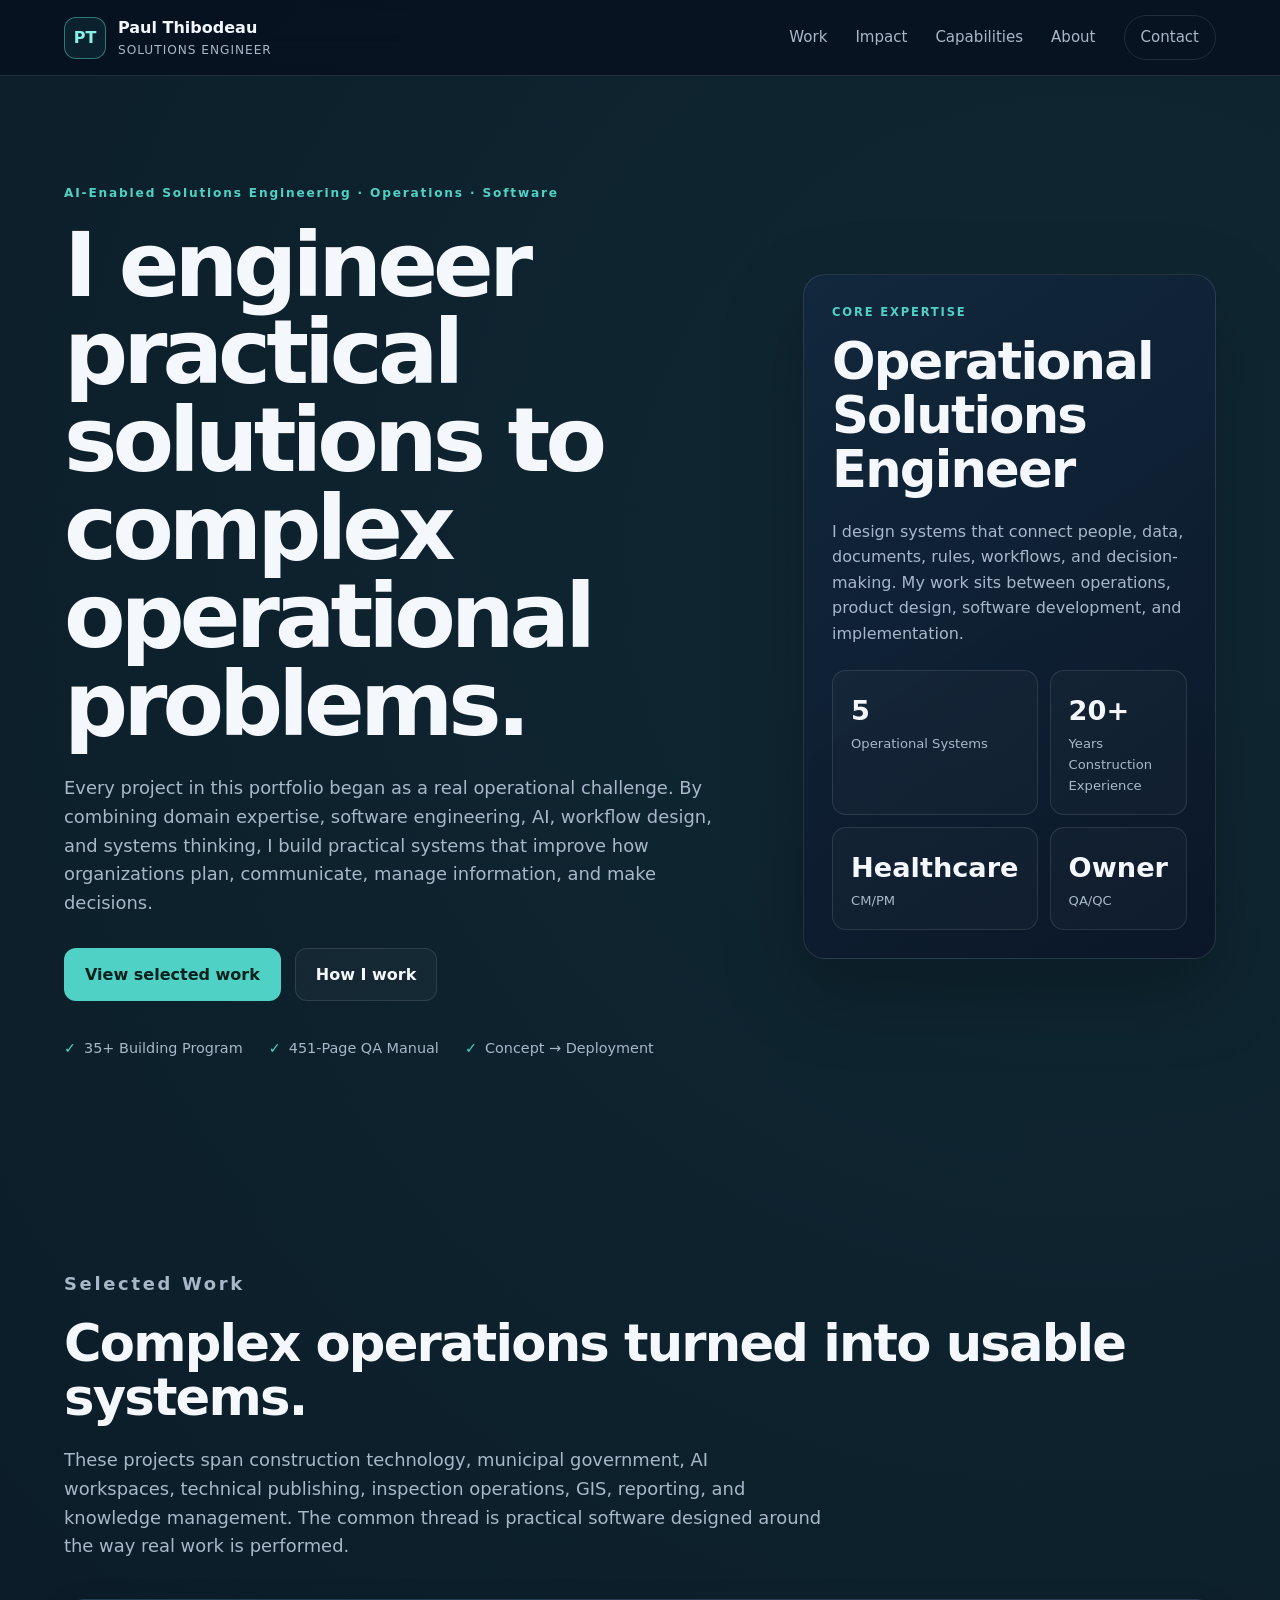
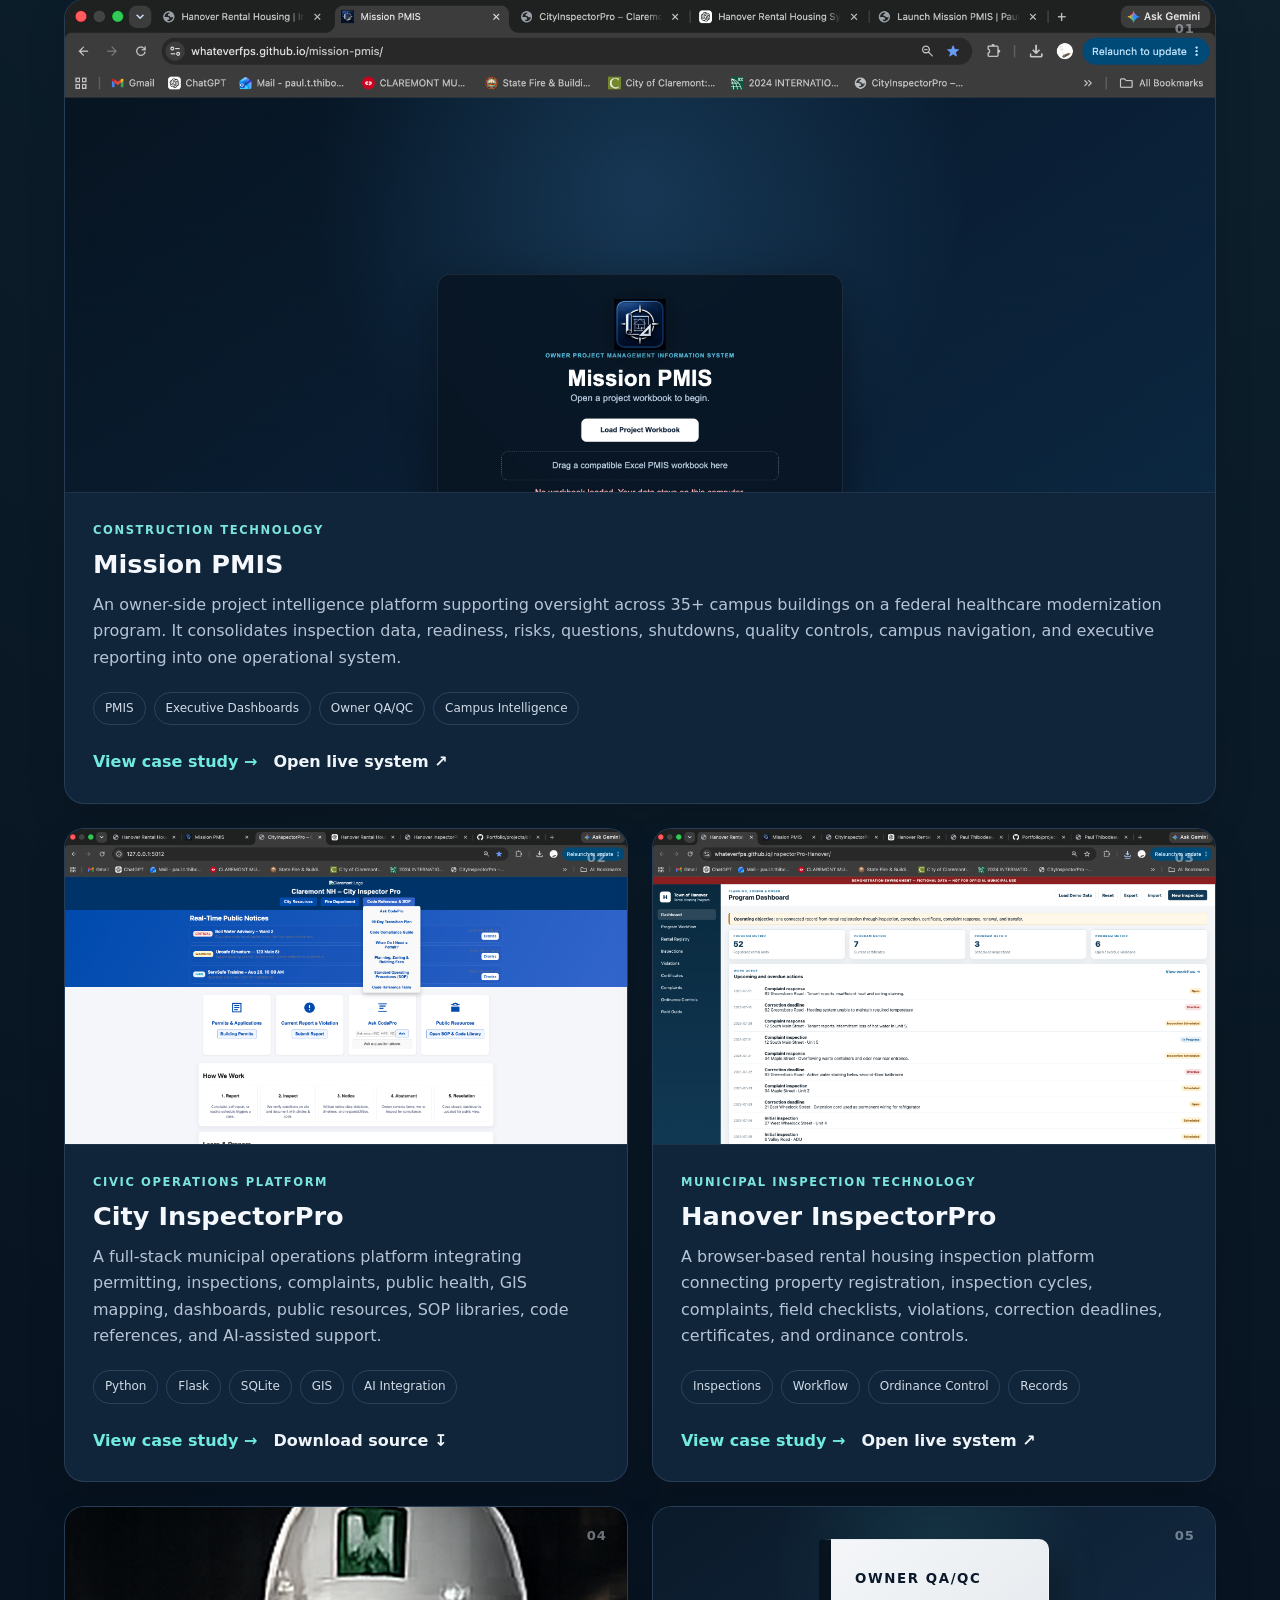
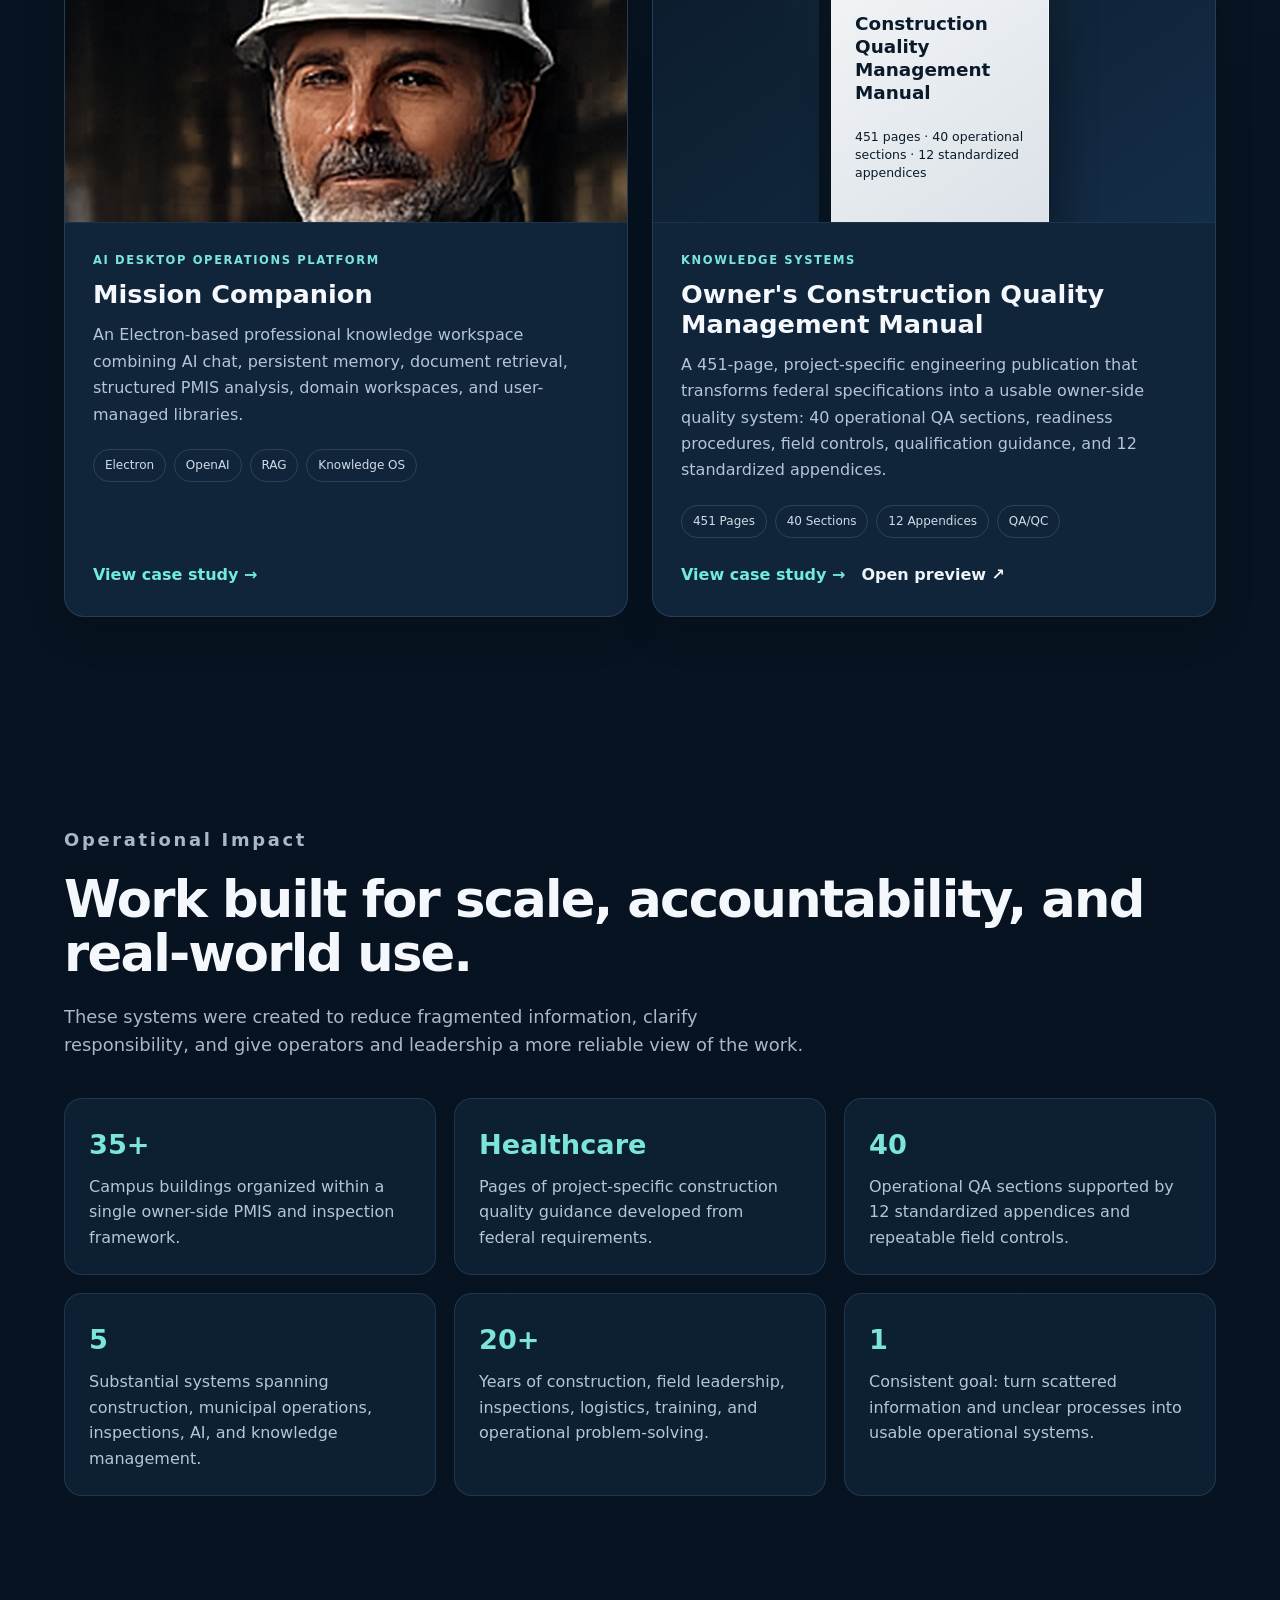
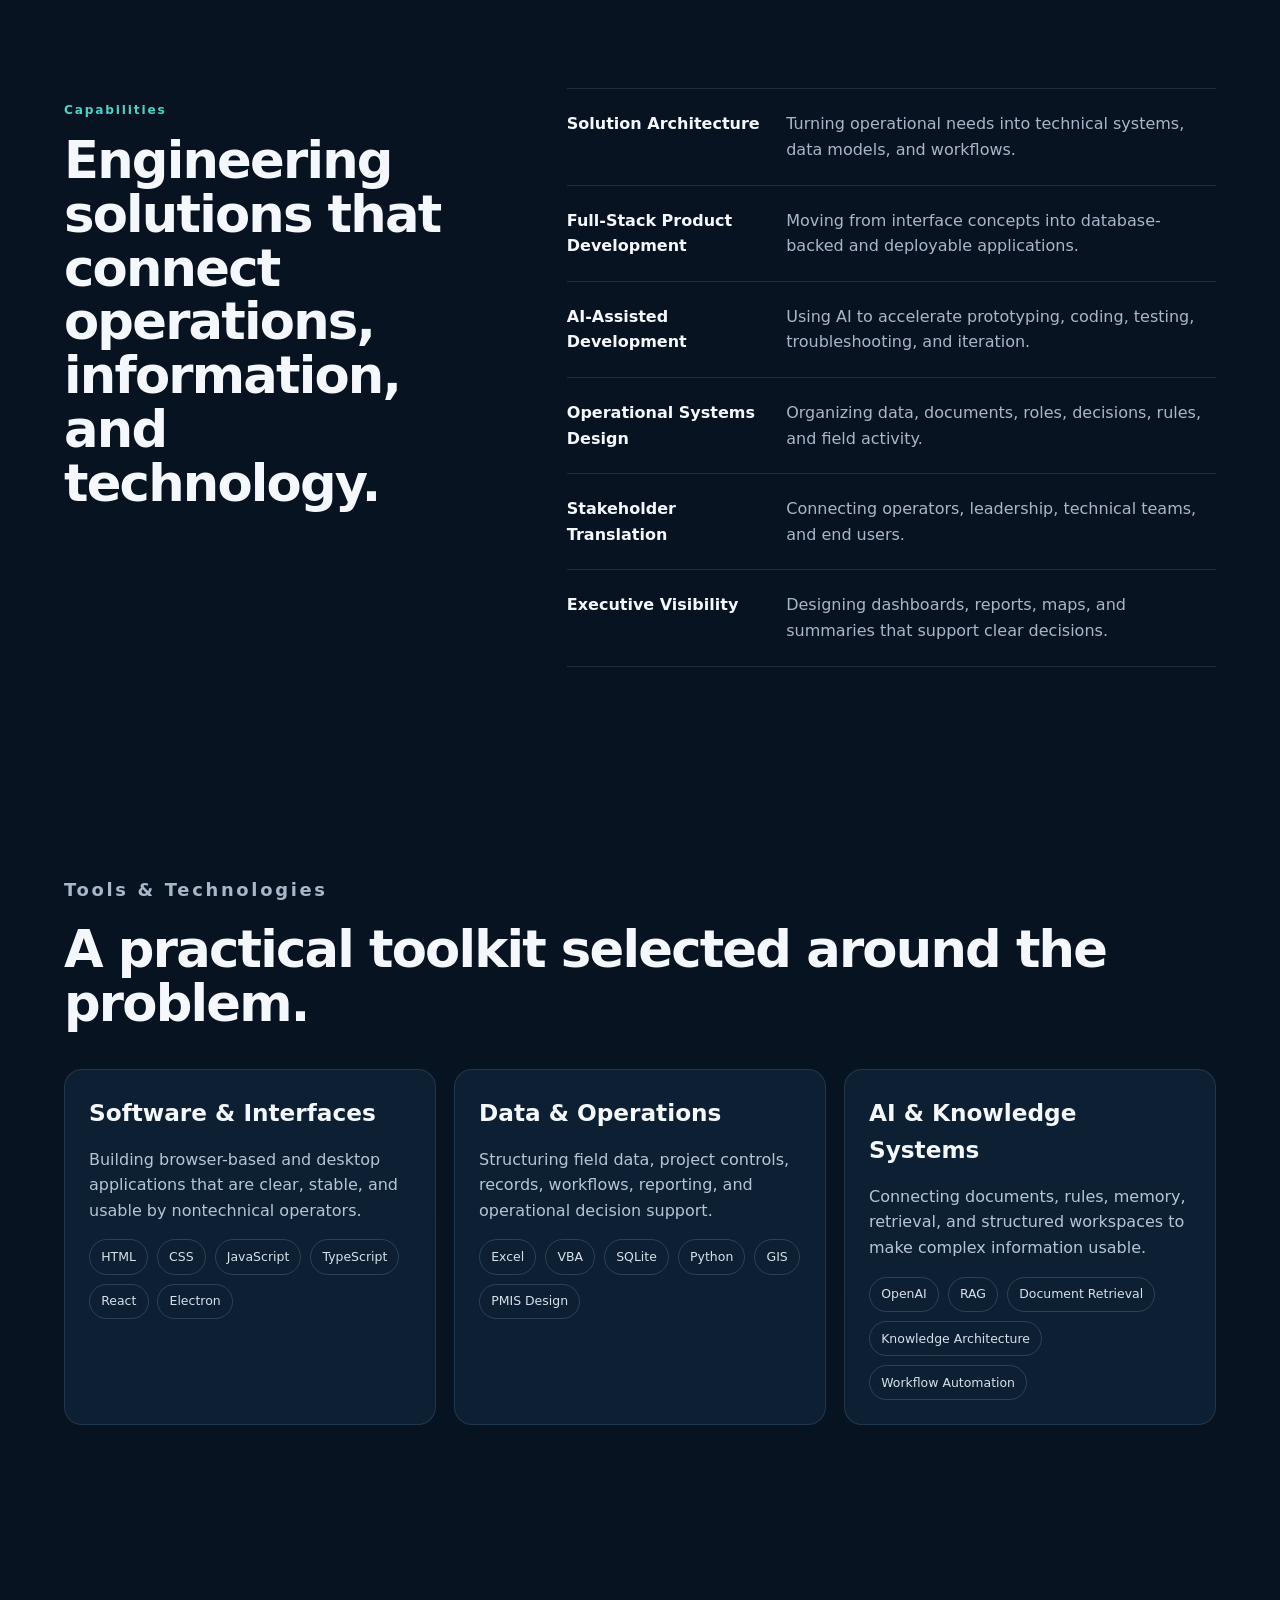
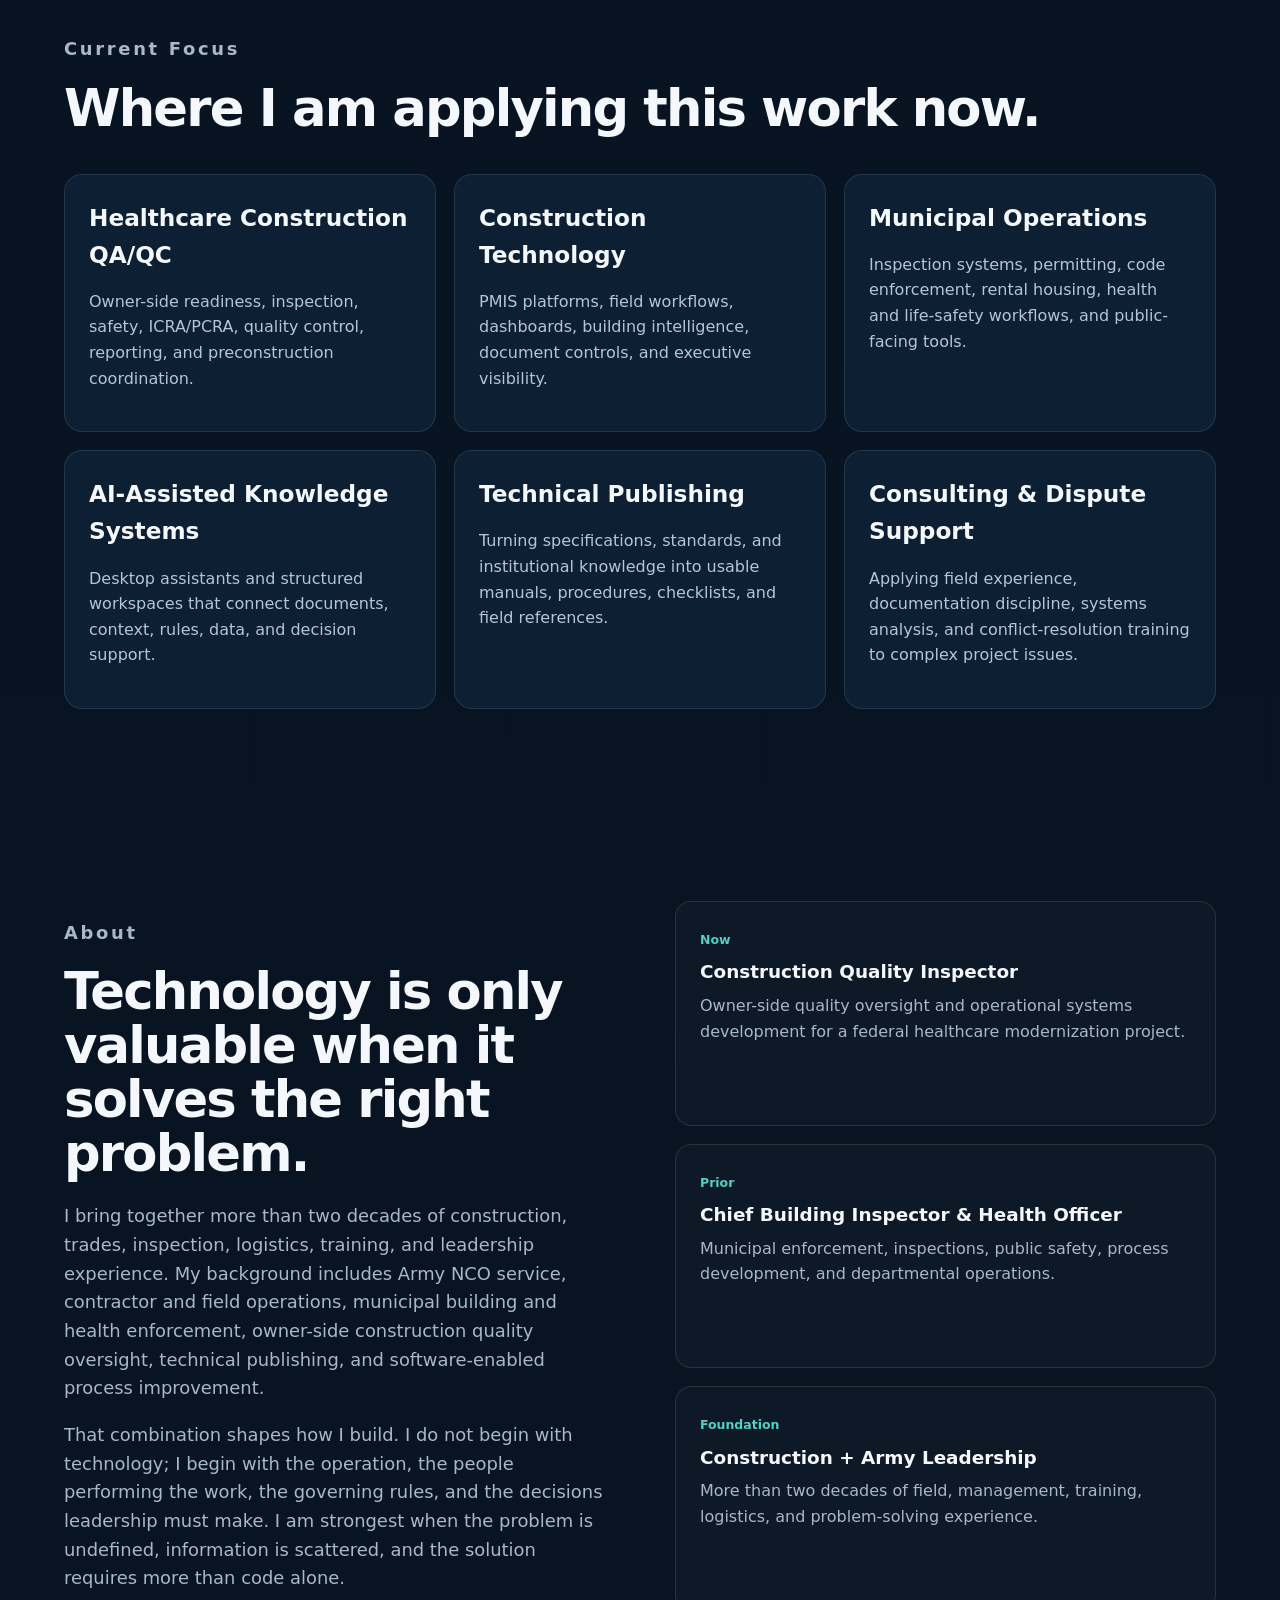
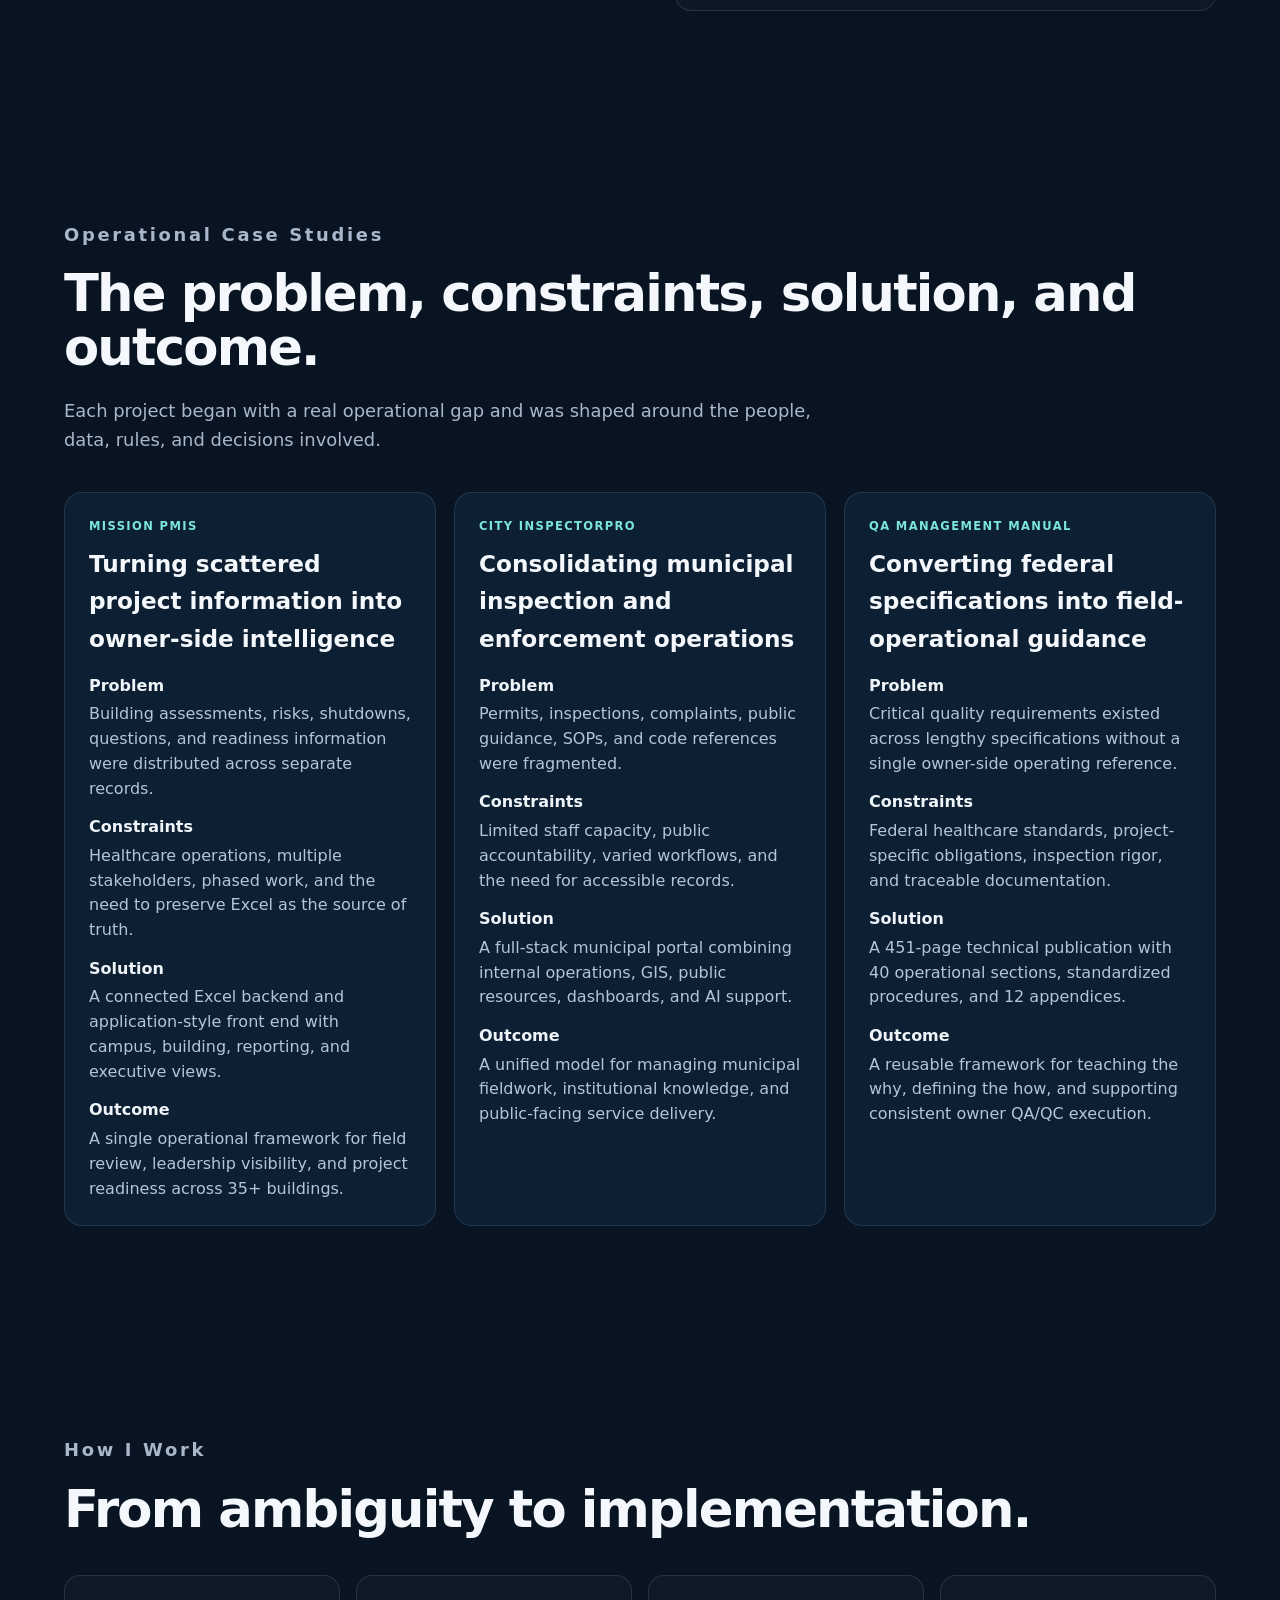
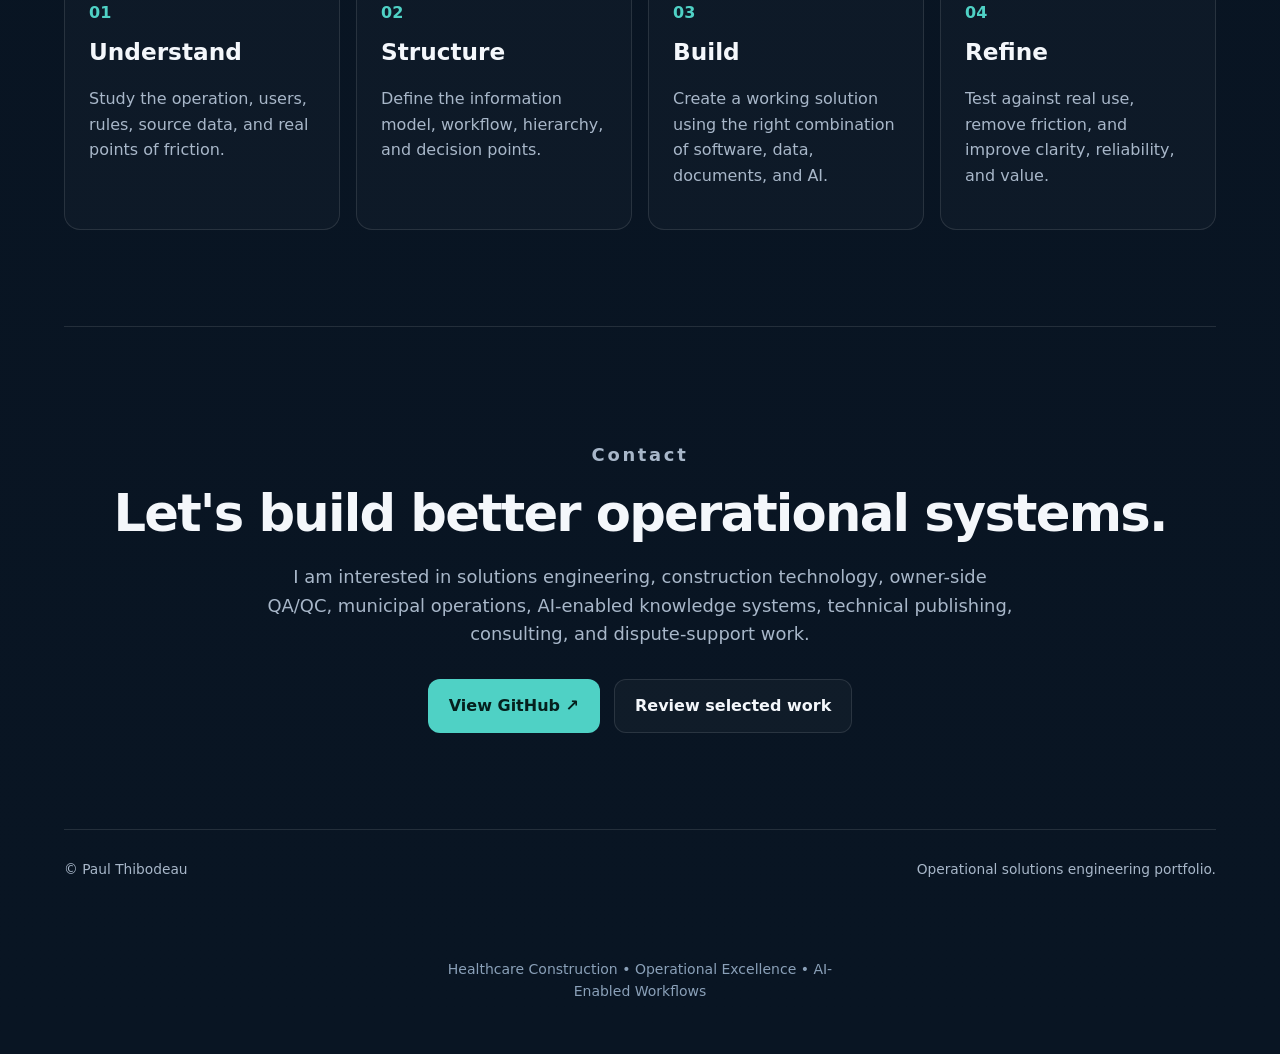
==== commit c49a9082: "Add files via upload" ====
--- a/index.html
+++ b/index.html
@@ -1,16 +1,13 @@
 <!DOCTYPE html>
+
 <html lang="en">
 <head>
-  <meta charset="utf-8">
-  <meta name="viewport" content="width=device-width, initial-scale=1">
-  <meta
-    name="description"
-    content="Paul Thibodeau — Operational Solutions Engineer building AI-enabled software, knowledge systems, and practical tools for complex operations."
-  >
-  <title>Paul Thibodeau | Operational Solutions Engineer</title>
-  <link href="assets/styles.css" rel="stylesheet">
-
-  <style>
+<meta charset="utf-8"/>
+<meta content="width=device-width, initial-scale=1" name="viewport"/>
+<meta content="Paul Thibodeau — Operational Solutions Engineer building AI-enabled software, knowledge systems, and practical tools for complex operations." name="description"/>
+<title>Paul Thibodeau | Operational Solutions Engineer</title>
+<link href="assets/styles.css" rel="stylesheet"/>
+<style>
     /* Independent project showcase classes avoid conflicts with the legacy card CSS. */
     .showcase-grid {
       display: grid;
@@ -307,381 +304,330 @@
     }
   </style>
 </head>
-
 <body>
-  <header class="site-header">
-    <a class="brand" href="#top">
-      <span class="brand-mark">PT</span>
-      <span><strong>Paul Thibodeau</strong><small>Solutions Engineer</small></span>
-    </a>
-
-    <button aria-label="Toggle navigation" class="menu-toggle">☰</button>
-
-    <nav class="site-nav" aria-label="Primary navigation">
-      <a href="#work">Work</a>
-      <a href="#impact">Impact</a>
-      <a href="#capabilities">Capabilities</a>
-      <a href="#about">About</a>
-      <a class="nav-cta" href="#contact">Contact</a>
-    </nav>
-  </header>
-
-  <main id="top">
-    <section class="hero section">
-      <div class="hero-copy">
-        <p class="eyebrow">AI-Enabled Solutions Engineering · Operations · Software</p>
-        <h1>I engineer practical solutions to complex operational problems.</h1>
-
-        <p class="hero-lead">
+<header class="site-header">
+<a class="brand" href="#top">
+<span class="brand-mark">PT</span>
+<span><strong>Paul Thibodeau</strong><small>Solutions Engineer</small></span>
+</a>
+<button aria-label="Toggle navigation" class="menu-toggle">☰</button>
+<nav aria-label="Primary navigation" class="site-nav">
+<a href="#work">Work</a>
+<a href="#impact">Impact</a>
+<a href="#capabilities">Capabilities</a>
+<a href="#about">About</a>
+<a class="nav-cta" href="#contact">Contact</a>
+</nav>
+</header>
+<main id="top">
+<section class="hero section">
+<div class="hero-copy">
+<p class="eyebrow">AI-Enabled Solutions Engineering · Operations · Software</p>
+<h1>I engineer practical solutions to complex operational problems.</h1>
+<p class="hero-lead">
           Every project in this portfolio began as a real operational challenge. By combining domain expertise,
           software engineering, AI, workflow design, and systems thinking, I build practical systems that improve
           how organizations plan, communicate, manage information, and make decisions.
         </p>
-
-        <div class="hero-actions">
-          <a class="button primary" href="#work">View selected work</a>
-          <a class="button secondary" href="#about">How I work</a>
-        </div>
-
-        <div class="hero-proof">
-          <span>35+ Building Program</span>
-          <span>451-Page QA Manual</span>
-          <span>Concept → Deployment</span>
-        </div>
-      </div>
-
-      <aside class="hero-panel">
-        <div class="panel-label">POSITIONING</div>
-        <h2>Operational Solutions Engineer</h2>
-
-        <p>
+<div class="hero-actions">
+<a class="button primary" href="#work">View selected work</a>
+<a class="button secondary" href="#about">How I work</a>
+</div>
+<div class="hero-proof">
+<span>35+ Building Program</span>
+<span>451-Page QA Manual</span>
+<span>Concept → Deployment</span>
+</div>
+</div>
+<aside class="hero-panel">
+<div class="panel-label">CORE EXPERTISE</div>
+<h2>Operational Solutions Engineer</h2>
+<p>
           I design systems that connect people, data, documents, rules, workflows, and decision-making.
           My work sits between operations, product design, software development, and implementation.
         </p>
-
-        <div class="metric-grid">
-          <div><strong>5</strong><span>Portfolio Systems</span></div>
-          <div><strong>20+</strong><span>Years Domain Experience</span></div>
-          <div><strong>451</strong><span>Engineering Pages</span></div>
-          <div><strong>AI</strong><span>Integrated Workflows</span></div>
-        </div>
-      </aside>
-    </section>
-
-    <section class="section" id="work">
-      <div class="section-heading">
-        <p class="eyebrow">Selected Work</p>
-        <h2>Complex operations turned into usable systems.</h2>
-        <p>
+<div class="metric-grid">
+<div><strong>5</strong><span>Operational Systems</span></div>
+<div><strong>20+</strong><span>Years Construction Experience</span></div>
+<div><strong>Healthcare</strong><span>CM/PM</span></div>
+<div><strong>Owner</strong><span>QA/QC</span></div>
+</div>
+</aside>
+</section>
+<section class="section" id="work">
+<div class="section-heading">
+<p class="eyebrow">Selected Work</p>
+<h2>Complex operations turned into usable systems.</h2>
+<p>
           These projects span construction technology, municipal government, AI workspaces, technical publishing,
           inspection operations, GIS, reporting, and knowledge management. The common thread is practical software
           designed around the way real work is performed.
         </p>
-      </div>
-
-      <div class="showcase-grid">
-        <article class="showcase-card flagship">
-          <div class="showcase-media">
-            <img src="assets/images/pmis-dashboard.png" alt="Mission PMIS operational dashboard">
-          </div>
-          <span class="showcase-index">01</span>
-
-          <div class="showcase-body">
-            <p class="showcase-type">Construction Technology</p>
-            <h3 class="showcase-title">Mission PMIS</h3>
-            <p class="showcase-description">
+</div>
+<div class="showcase-grid">
+<article class="showcase-card flagship">
+<div class="showcase-media">
+<img alt="Mission PMIS operational dashboard" src="assets/images/pmis-dashboard.png"/>
+</div>
+<span class="showcase-index">01</span>
+<div class="showcase-body">
+<p class="showcase-type">Construction Technology</p>
+<h3 class="showcase-title">Mission PMIS</h3>
+<p class="showcase-description">
               An owner-side project intelligence platform supporting oversight across 35+ campus buildings on a federal healthcare modernization program. It consolidates inspection data, readiness, risks, questions, shutdowns, quality controls, campus navigation, and executive reporting into one operational system.
             </p>
-
-            <div class="showcase-tags">
-              <span>PMIS</span><span>Executive Dashboards</span><span>Owner QA/QC</span><span>Campus Intelligence</span>
-            </div>
-
-            <div class="showcase-links">
-              <a class="case-link" href="projects/mission-pmis.html">View case study →</a>
-              <a class="secondary-link" href="projects/launch-mission-pmis.html">Open live system ↗</a>
-            </div>
-          </div>
-        </article>
-
-        <article class="showcase-card">
-          <div class="showcase-media">
-            <img src="assets/images/cityinspector-portal.png" alt="City InspectorPro municipal operations portal">
-          </div>
-          <span class="showcase-index">02</span>
-
-          <div class="showcase-body">
-            <p class="showcase-type">Civic Operations Platform</p>
-            <h3 class="showcase-title">City InspectorPro</h3>
-            <p class="showcase-description">
+<div class="showcase-tags">
+<span>PMIS</span><span>Executive Dashboards</span><span>Owner QA/QC</span><span>Campus Intelligence</span>
+</div>
+<div class="showcase-links">
+<a class="case-link" href="projects/mission-pmis.html">View case study →</a>
+<a class="secondary-link" href="projects/launch-mission-pmis.html">Open live system ↗</a>
+</div>
+</div>
+</article>
+<article class="showcase-card">
+<div class="showcase-media">
+<img alt="City InspectorPro municipal operations portal" src="assets/images/cityinspector-portal.png"/>
+</div>
+<span class="showcase-index">02</span>
+<div class="showcase-body">
+<p class="showcase-type">Civic Operations Platform</p>
+<h3 class="showcase-title">City InspectorPro</h3>
+<p class="showcase-description">
               A full-stack municipal operations platform integrating permitting, inspections, complaints,
               public health, GIS mapping, dashboards, public resources, SOP libraries, code references,
               and AI-assisted support.
             </p>
-
-            <div class="showcase-tags">
-              <span>Python</span><span>Flask</span><span>SQLite</span><span>GIS</span><span>AI Integration</span>
-            </div>
-
-            <div class="showcase-links">
-              <a class="case-link" href="projects/city-inspectorpro.html">View case study →</a>
-              <a class="secondary-link" download href="assets/downloads/CityInspectorPro-source.zip">Download source ↧</a>
-            </div>
-          </div>
-        </article>
-
-        <article class="showcase-card">
-          <div class="showcase-media">
-            <img src="assets/images/inspector-dashboard.png" alt="Hanover InspectorPro rental housing dashboard">
-          </div>
-          <span class="showcase-index">03</span>
-
-          <div class="showcase-body">
-            <p class="showcase-type">Municipal Inspection Technology</p>
-            <h3 class="showcase-title">Hanover InspectorPro</h3>
-            <p class="showcase-description">
+<div class="showcase-tags">
+<span>Python</span><span>Flask</span><span>SQLite</span><span>GIS</span><span>AI Integration</span>
+</div>
+<div class="showcase-links">
+<a class="case-link" href="projects/city-inspectorpro.html">View case study →</a>
+<a class="secondary-link" download="" href="assets/downloads/CityInspectorPro-source.zip">Download source ↧</a>
+</div>
+</div>
+</article>
+<article class="showcase-card">
+<div class="showcase-media">
+<img alt="Hanover InspectorPro rental housing dashboard" src="assets/images/inspector-dashboard.png"/>
+</div>
+<span class="showcase-index">03</span>
+<div class="showcase-body">
+<p class="showcase-type">Municipal Inspection Technology</p>
+<h3 class="showcase-title">Hanover InspectorPro</h3>
+<p class="showcase-description">
               A browser-based rental housing inspection platform connecting property registration, inspection cycles,
               complaints, field checklists, violations, correction deadlines, certificates, and ordinance controls.
             </p>
-
-            <div class="showcase-tags">
-              <span>Inspections</span><span>Workflow</span><span>Ordinance Control</span><span>Records</span>
-            </div>
-
-            <div class="showcase-links">
-              <a class="case-link" href="projects/inspectorpro.html">View case study →</a>
-              <a class="secondary-link" href="https://whateverfps.github.io/InspectorPro-Hanover/" rel="noopener" target="_blank">Open live system ↗</a>
-            </div>
-          </div>
-        </article>
-
-        <article class="showcase-card">
-          <div class="showcase-media companion">
-            <img src="assets/mission-companion/chief-portrait.png" alt="Mission Companion desktop assistant character">
-          </div>
-          <span class="showcase-index">04</span>
-
-          <div class="showcase-body">
-            <p class="showcase-type">AI Desktop Operations Platform</p>
-            <h3 class="showcase-title">Mission Companion</h3>
-            <p class="showcase-description">
+<div class="showcase-tags">
+<span>Inspections</span><span>Workflow</span><span>Ordinance Control</span><span>Records</span>
+</div>
+<div class="showcase-links">
+<a class="case-link" href="projects/inspectorpro.html">View case study →</a>
+<a class="secondary-link" href="https://whateverfps.github.io/InspectorPro-Hanover/" rel="noopener" target="_blank">Open live system ↗</a>
+</div>
+</div>
+</article>
+<article class="showcase-card">
+<div class="showcase-media companion">
+<img alt="Mission Companion desktop assistant character" src="assets/mission-companion/chief-portrait.png"/>
+</div>
+<span class="showcase-index">04</span>
+<div class="showcase-body">
+<p class="showcase-type">AI Desktop Operations Platform</p>
+<h3 class="showcase-title">Mission Companion</h3>
+<p class="showcase-description">
               An Electron-based professional knowledge workspace combining AI chat, persistent memory,
               document retrieval, structured PMIS analysis, domain workspaces, and user-managed libraries.
             </p>
-
-            <div class="showcase-tags">
-              <span>Electron</span><span>OpenAI</span><span>RAG</span><span>Knowledge OS</span>
-            </div>
-
-            <div class="showcase-links">
-              <a class="case-link" href="projects/mission-companion.html">View case study →</a>
-            </div>
-          </div>
-        </article>
-
-        <article class="showcase-card">
-          <div class="showcase-media">
-            <div class="manual-visual" aria-label="Owner's Construction Quality Management Manual visual">
-              <div class="manual-book">
-                <small>Owner QA/QC</small>
-                <strong>Construction Quality Management Manual</strong>
-                <span>451 pages · 40 operational sections · 12 standardized appendices</span>
-              </div>
-            </div>
-          </div>
-          <span class="showcase-index">05</span>
-
-          <div class="showcase-body">
-            <p class="showcase-type">Knowledge Systems</p>
-            <h3 class="showcase-title">Owner's Construction Quality Management Manual</h3>
-            <p class="showcase-description">
+<div class="showcase-tags">
+<span>Electron</span><span>OpenAI</span><span>RAG</span><span>Knowledge OS</span>
+</div>
+<div class="showcase-links">
+<a class="case-link" href="projects/mission-companion.html">View case study →</a>
+</div>
+</div>
+</article>
+<article class="showcase-card">
+<div class="showcase-media">
+<div aria-label="Owner's Construction Quality Management Manual visual" class="manual-visual">
+<div class="manual-book">
+<small>Owner QA/QC</small>
+<strong>Construction Quality Management Manual</strong>
+<span>451 pages · 40 operational sections · 12 standardized appendices</span>
+</div>
+</div>
+</div>
+<span class="showcase-index">05</span>
+<div class="showcase-body">
+<p class="showcase-type">Knowledge Systems</p>
+<h3 class="showcase-title">Owner's Construction Quality Management Manual</h3>
+<p class="showcase-description">
               A 451-page, project-specific engineering publication that transforms federal specifications into a usable owner-side quality system: 40 operational QA sections, readiness procedures, field controls, qualification guidance, and 12 standardized appendices.
             </p>
-
-            <div class="showcase-tags">
-              <span>451 Pages</span><span>40 Sections</span><span>12 Appendices</span><span>QA/QC</span>
-            </div>
-
-            <div class="showcase-links">
-              <a class="case-link" href="projects/qa-manual.html">View case study →</a>
-              <a class="secondary-link" href="assets/manual/Owner_QA_Manual_Portfolio_Preview.pdf" rel="noopener" target="_blank">Open preview ↗</a>
-            </div>
-          </div>
-        </article>
-      </div>
-    </section>
-
-    <section class="section" id="impact">
-      <div class="section-heading">
-        <p class="eyebrow">Operational Impact</p>
-        <h2>Work built for scale, accountability, and real-world use.</h2>
-        <p>
+<div class="showcase-tags">
+<span>451 Pages</span><span>40 Sections</span><span>12 Appendices</span><span>QA/QC</span>
+</div>
+<div class="showcase-links">
+<a class="case-link" href="projects/qa-manual.html">View case study →</a>
+<a class="secondary-link" href="assets/manual/Owner_QA_Manual_Portfolio_Preview.pdf" rel="noopener" target="_blank">Open preview ↗</a>
+</div>
+</div>
+</article>
+</div>
+</section>
+<section class="section" id="impact">
+<div class="section-heading">
+<p class="eyebrow">Operational Impact</p>
+<h2>Work built for scale, accountability, and real-world use.</h2>
+<p>
           These systems were created to reduce fragmented information, clarify responsibility, and give operators and leadership a more reliable view of the work.
         </p>
-      </div>
-
-      <div class="impact-grid">
-        <div class="impact-card"><strong>35+</strong><span>Campus buildings organized within a single owner-side PMIS and inspection framework.</span></div>
-        <div class="impact-card"><strong>451</strong><span>Pages of project-specific construction quality guidance developed from federal requirements.</span></div>
-        <div class="impact-card"><strong>40</strong><span>Operational QA sections supported by 12 standardized appendices and repeatable field controls.</span></div>
-        <div class="impact-card"><strong>5</strong><span>Substantial systems spanning construction, municipal operations, inspections, AI, and knowledge management.</span></div>
-        <div class="impact-card"><strong>20+</strong><span>Years of construction, field leadership, inspections, logistics, training, and operational problem-solving.</span></div>
-        <div class="impact-card"><strong>1</strong><span>Consistent goal: turn scattered information and unclear processes into usable operational systems.</span></div>
-      </div>
-    </section>
-
-    <section class="section split-section" id="capabilities">
-      <div>
-        <p class="eyebrow">Capabilities</p>
-        <h2>Engineering solutions that connect operations, information, and technology.</h2>
-      </div>
-
-      <div class="capability-list">
-        <div><strong>Solution Architecture</strong><span>Turning operational needs into technical systems, data models, and workflows.</span></div>
-        <div><strong>Full-Stack Product Development</strong><span>Moving from interface concepts into database-backed and deployable applications.</span></div>
-        <div><strong>AI-Assisted Development</strong><span>Using AI to accelerate prototyping, coding, testing, troubleshooting, and iteration.</span></div>
-        <div><strong>Operational Systems Design</strong><span>Organizing data, documents, roles, decisions, rules, and field activity.</span></div>
-        <div><strong>Stakeholder Translation</strong><span>Connecting operators, leadership, technical teams, and end users.</span></div>
-        <div><strong>Executive Visibility</strong><span>Designing dashboards, reports, maps, and summaries that support clear decisions.</span></div>
-      </div>
-    </section>
-
-    <section class="section">
-      <div class="section-heading">
-        <p class="eyebrow">Tools &amp; Technologies</p>
-        <h2>A practical toolkit selected around the problem.</h2>
-      </div>
-
-      <div class="toolkit-grid">
-        <div class="toolkit-card">
-          <h3>Software &amp; Interfaces</h3>
-          <p>Building browser-based and desktop applications that are clear, stable, and usable by nontechnical operators.</p>
-          <div class="tool-list"><span>HTML</span><span>CSS</span><span>JavaScript</span><span>TypeScript</span><span>React</span><span>Electron</span></div>
-        </div>
-        <div class="toolkit-card">
-          <h3>Data &amp; Operations</h3>
-          <p>Structuring field data, project controls, records, workflows, reporting, and operational decision support.</p>
-          <div class="tool-list"><span>Excel</span><span>VBA</span><span>SQLite</span><span>Python</span><span>GIS</span><span>PMIS Design</span></div>
-        </div>
-        <div class="toolkit-card">
-          <h3>AI &amp; Knowledge Systems</h3>
-          <p>Connecting documents, rules, memory, retrieval, and structured workspaces to make complex information usable.</p>
-          <div class="tool-list"><span>OpenAI</span><span>RAG</span><span>Document Retrieval</span><span>Knowledge Architecture</span><span>Workflow Automation</span></div>
-        </div>
-      </div>
-    </section>
-
-    <section class="section">
-      <div class="section-heading">
-        <p class="eyebrow">Current Focus</p>
-        <h2>Where I am applying this work now.</h2>
-      </div>
-
-      <div class="focus-grid">
-        <div class="focus-card"><h3>Healthcare Construction QA/QC</h3><p>Owner-side readiness, inspection, safety, ICRA/PCRA, quality control, reporting, and preconstruction coordination.</p></div>
-        <div class="focus-card"><h3>Construction Technology</h3><p>PMIS platforms, field workflows, dashboards, building intelligence, document controls, and executive visibility.</p></div>
-        <div class="focus-card"><h3>Municipal Operations</h3><p>Inspection systems, permitting, code enforcement, rental housing, health and life-safety workflows, and public-facing tools.</p></div>
-        <div class="focus-card"><h3>AI-Assisted Knowledge Systems</h3><p>Desktop assistants and structured workspaces that connect documents, context, rules, data, and decision support.</p></div>
-        <div class="focus-card"><h3>Technical Publishing</h3><p>Turning specifications, standards, and institutional knowledge into usable manuals, procedures, checklists, and field references.</p></div>
-        <div class="focus-card"><h3>Consulting &amp; Dispute Support</h3><p>Applying field experience, documentation discipline, systems analysis, and conflict-resolution training to complex project issues.</p></div>
-      </div>
-    </section>
-
-    <section class="section about-section" id="about">
-      <div class="about-copy">
-        <p class="eyebrow">About</p>
-        <h2>Technology is only valuable when it solves the right problem.</h2>
-        <p>
+</div>
+<div class="impact-grid">
+<div class="impact-card"><strong>35+</strong><span>Campus buildings organized within a single owner-side PMIS and inspection framework.</span></div>
+<div class="impact-card"><strong>Healthcare</strong><span>Pages of project-specific construction quality guidance developed from federal requirements.</span></div>
+<div class="impact-card"><strong>40</strong><span>Operational QA sections supported by 12 standardized appendices and repeatable field controls.</span></div>
+<div class="impact-card"><strong>5</strong><span>Substantial systems spanning construction, municipal operations, inspections, AI, and knowledge management.</span></div>
+<div class="impact-card"><strong>20+</strong><span>Years of construction, field leadership, inspections, logistics, training, and operational problem-solving.</span></div>
+<div class="impact-card"><strong>1</strong><span>Consistent goal: turn scattered information and unclear processes into usable operational systems.</span></div>
+</div>
+</section>
+<section class="section split-section" id="capabilities">
+<div>
+<p class="eyebrow">Capabilities</p>
+<h2>Engineering solutions that connect operations, information, and technology.</h2>
+</div>
+<div class="capability-list">
+<div><strong>Solution Architecture</strong><span>Turning operational needs into technical systems, data models, and workflows.</span></div>
+<div><strong>Full-Stack Product Development</strong><span>Moving from interface concepts into database-backed and deployable applications.</span></div>
+<div><strong>AI-Assisted Development</strong><span>Using AI to accelerate prototyping, coding, testing, troubleshooting, and iteration.</span></div>
+<div><strong>Operational Systems Design</strong><span>Organizing data, documents, roles, decisions, rules, and field activity.</span></div>
+<div><strong>Stakeholder Translation</strong><span>Connecting operators, leadership, technical teams, and end users.</span></div>
+<div><strong>Executive Visibility</strong><span>Designing dashboards, reports, maps, and summaries that support clear decisions.</span></div>
+</div>
+</section>
+<section class="section">
+<div class="section-heading">
+<p class="eyebrow">Tools &amp; Technologies</p>
+<h2>A practical toolkit selected around the problem.</h2>
+</div>
+<div class="toolkit-grid">
+<div class="toolkit-card">
+<h3>Software &amp; Interfaces</h3>
+<p>Building browser-based and desktop applications that are clear, stable, and usable by nontechnical operators.</p>
+<div class="tool-list"><span>HTML</span><span>CSS</span><span>JavaScript</span><span>TypeScript</span><span>React</span><span>Electron</span></div>
+</div>
+<div class="toolkit-card">
+<h3>Data &amp; Operations</h3>
+<p>Structuring field data, project controls, records, workflows, reporting, and operational decision support.</p>
+<div class="tool-list"><span>Excel</span><span>VBA</span><span>SQLite</span><span>Python</span><span>GIS</span><span>PMIS Design</span></div>
+</div>
+<div class="toolkit-card">
+<h3>AI &amp; Knowledge Systems</h3>
+<p>Connecting documents, rules, memory, retrieval, and structured workspaces to make complex information usable.</p>
+<div class="tool-list"><span>OpenAI</span><span>RAG</span><span>Document Retrieval</span><span>Knowledge Architecture</span><span>Workflow Automation</span></div>
+</div>
+</div>
+</section>
+<section class="section">
+<div class="section-heading">
+<p class="eyebrow">Current Focus</p>
+<h2>Where I am applying this work now.</h2>
+</div>
+<div class="focus-grid">
+<div class="focus-card"><h3>Healthcare Construction QA/QC</h3><p>Owner-side readiness, inspection, safety, ICRA/PCRA, quality control, reporting, and preconstruction coordination.</p></div>
+<div class="focus-card"><h3>Construction Technology</h3><p>PMIS platforms, field workflows, dashboards, building intelligence, document controls, and executive visibility.</p></div>
+<div class="focus-card"><h3>Municipal Operations</h3><p>Inspection systems, permitting, code enforcement, rental housing, health and life-safety workflows, and public-facing tools.</p></div>
+<div class="focus-card"><h3>AI-Assisted Knowledge Systems</h3><p>Desktop assistants and structured workspaces that connect documents, context, rules, data, and decision support.</p></div>
+<div class="focus-card"><h3>Technical Publishing</h3><p>Turning specifications, standards, and institutional knowledge into usable manuals, procedures, checklists, and field references.</p></div>
+<div class="focus-card"><h3>Consulting &amp; Dispute Support</h3><p>Applying field experience, documentation discipline, systems analysis, and conflict-resolution training to complex project issues.</p></div>
+</div>
+</section>
+<section class="section about-section" id="about">
+<div class="about-copy">
+<p class="eyebrow">About</p>
+<h2>Technology is only valuable when it solves the right problem.</h2>
+<p>
           I bring together more than two decades of construction, trades, inspection, logistics, training, and leadership experience. My background includes Army NCO service, contractor and field operations, municipal building and health enforcement, owner-side construction quality oversight, technical publishing, and software-enabled process improvement.
         </p>
-        <p>
+<p>
           That combination shapes how I build. I do not begin with technology; I begin with the operation, the people performing the work, the governing rules, and the decisions leadership must make. I am strongest when the problem is undefined, information is scattered, and the solution requires more than code alone.
         </p>
-      </div>
-
-      <div class="timeline">
-        <div><span>Now</span><strong>Construction Quality Inspector</strong><p>Owner-side quality oversight and operational systems development for a federal healthcare modernization project.</p></div>
-        <div><span>Prior</span><strong>Chief Building Inspector &amp; Health Officer</strong><p>Municipal enforcement, inspections, public safety, process development, and departmental operations.</p></div>
-        <div><span>Foundation</span><strong>Construction + Army Leadership</strong><p>More than two decades of field, management, training, logistics, and problem-solving experience.</p></div>
-      </div>
-    </section>
-
-    <section class="section">
-      <div class="section-heading">
-        <p class="eyebrow">Operational Case Studies</p>
-        <h2>The problem, constraints, solution, and outcome.</h2>
-        <p>Each project began with a real operational gap and was shaped around the people, data, rules, and decisions involved.</p>
-      </div>
-
-      <div class="case-study-grid">
-        <article class="case-study-card">
-          <p class="case-label">Mission PMIS</p>
-          <h3>Turning scattered project information into owner-side intelligence</h3>
-          <dl>
-            <dt>Problem</dt><dd>Building assessments, risks, shutdowns, questions, and readiness information were distributed across separate records.</dd>
-            <dt>Constraints</dt><dd>Healthcare operations, multiple stakeholders, phased work, and the need to preserve Excel as the source of truth.</dd>
-            <dt>Solution</dt><dd>A connected Excel backend and application-style front end with campus, building, reporting, and executive views.</dd>
-            <dt>Outcome</dt><dd>A single operational framework for field review, leadership visibility, and project readiness across 35+ buildings.</dd>
-          </dl>
-        </article>
-
-        <article class="case-study-card">
-          <p class="case-label">City InspectorPro</p>
-          <h3>Consolidating municipal inspection and enforcement operations</h3>
-          <dl>
-            <dt>Problem</dt><dd>Permits, inspections, complaints, public guidance, SOPs, and code references were fragmented.</dd>
-            <dt>Constraints</dt><dd>Limited staff capacity, public accountability, varied workflows, and the need for accessible records.</dd>
-            <dt>Solution</dt><dd>A full-stack municipal portal combining internal operations, GIS, public resources, dashboards, and AI support.</dd>
-            <dt>Outcome</dt><dd>A unified model for managing municipal fieldwork, institutional knowledge, and public-facing service delivery.</dd>
-          </dl>
-        </article>
-
-        <article class="case-study-card">
-          <p class="case-label">QA Management Manual</p>
-          <h3>Converting federal specifications into field-operational guidance</h3>
-          <dl>
-            <dt>Problem</dt><dd>Critical quality requirements existed across lengthy specifications without a single owner-side operating reference.</dd>
-            <dt>Constraints</dt><dd>Federal healthcare standards, project-specific obligations, inspection rigor, and traceable documentation.</dd>
-            <dt>Solution</dt><dd>A 451-page technical publication with 40 operational sections, standardized procedures, and 12 appendices.</dd>
-            <dt>Outcome</dt><dd>A reusable framework for teaching the why, defining the how, and supporting consistent owner QA/QC execution.</dd>
-          </dl>
-        </article>
-      </div>
-    </section>
-
-    <section class="section process-section">
-      <div class="section-heading compact">
-        <p class="eyebrow">How I Work</p>
-        <h2>From ambiguity to implementation.</h2>
-      </div>
-
-      <div class="process-grid">
-        <div><span>01</span><h3>Understand</h3><p>Study the operation, users, rules, source data, and real points of friction.</p></div>
-        <div><span>02</span><h3>Structure</h3><p>Define the information model, workflow, hierarchy, and decision points.</p></div>
-        <div><span>03</span><h3>Build</h3><p>Create a working solution using the right combination of software, data, documents, and AI.</p></div>
-        <div><span>04</span><h3>Refine</h3><p>Test against real use, remove friction, and improve clarity, reliability, and value.</p></div>
-      </div>
-    </section>
-
-    <section class="section contact-section" id="contact">
-      <p class="eyebrow">Contact</p>
-      <h2>Let's build better operational systems.</h2>
-      <p>
+</div>
+<div class="timeline">
+<div><span>Now</span><strong>Construction Quality Inspector</strong><p>Owner-side quality oversight and operational systems development for a federal healthcare modernization project.</p></div>
+<div><span>Prior</span><strong>Chief Building Inspector &amp; Health Officer</strong><p>Municipal enforcement, inspections, public safety, process development, and departmental operations.</p></div>
+<div><span>Foundation</span><strong>Construction + Army Leadership</strong><p>More than two decades of field, management, training, logistics, and problem-solving experience.</p></div>
+</div>
+</section>
+<section class="section">
+<div class="section-heading">
+<p class="eyebrow">Operational Case Studies</p>
+<h2>The problem, constraints, solution, and outcome.</h2>
+<p>Each project began with a real operational gap and was shaped around the people, data, rules, and decisions involved.</p>
+</div>
+<div class="case-study-grid">
+<article class="case-study-card">
+<p class="case-label">Mission PMIS</p>
+<h3>Turning scattered project information into owner-side intelligence</h3>
+<dl>
+<dt>Problem</dt><dd>Building assessments, risks, shutdowns, questions, and readiness information were distributed across separate records.</dd>
+<dt>Constraints</dt><dd>Healthcare operations, multiple stakeholders, phased work, and the need to preserve Excel as the source of truth.</dd>
+<dt>Solution</dt><dd>A connected Excel backend and application-style front end with campus, building, reporting, and executive views.</dd>
+<dt>Outcome</dt><dd>A single operational framework for field review, leadership visibility, and project readiness across 35+ buildings.</dd>
+</dl>
+</article>
+<article class="case-study-card">
+<p class="case-label">City InspectorPro</p>
+<h3>Consolidating municipal inspection and enforcement operations</h3>
+<dl>
+<dt>Problem</dt><dd>Permits, inspections, complaints, public guidance, SOPs, and code references were fragmented.</dd>
+<dt>Constraints</dt><dd>Limited staff capacity, public accountability, varied workflows, and the need for accessible records.</dd>
+<dt>Solution</dt><dd>A full-stack municipal portal combining internal operations, GIS, public resources, dashboards, and AI support.</dd>
+<dt>Outcome</dt><dd>A unified model for managing municipal fieldwork, institutional knowledge, and public-facing service delivery.</dd>
+</dl>
+</article>
+<article class="case-study-card">
+<p class="case-label">QA Management Manual</p>
+<h3>Converting federal specifications into field-operational guidance</h3>
+<dl>
+<dt>Problem</dt><dd>Critical quality requirements existed across lengthy specifications without a single owner-side operating reference.</dd>
+<dt>Constraints</dt><dd>Federal healthcare standards, project-specific obligations, inspection rigor, and traceable documentation.</dd>
+<dt>Solution</dt><dd>A 451-page technical publication with 40 operational sections, standardized procedures, and 12 appendices.</dd>
+<dt>Outcome</dt><dd>A reusable framework for teaching the why, defining the how, and supporting consistent owner QA/QC execution.</dd>
+</dl>
+</article>
+</div>
+</section>
+<section class="section process-section">
+<div class="section-heading compact">
+<p class="eyebrow">How I Work</p>
+<h2>From ambiguity to implementation.</h2>
+</div>
+<div class="process-grid">
+<div><span>01</span><h3>Understand</h3><p>Study the operation, users, rules, source data, and real points of friction.</p></div>
+<div><span>02</span><h3>Structure</h3><p>Define the information model, workflow, hierarchy, and decision points.</p></div>
+<div><span>03</span><h3>Build</h3><p>Create a working solution using the right combination of software, data, documents, and AI.</p></div>
+<div><span>04</span><h3>Refine</h3><p>Test against real use, remove friction, and improve clarity, reliability, and value.</p></div>
+</div>
+</section>
+<section class="section contact-section" id="contact">
+<p class="eyebrow">Contact</p>
+<h2>Let's build better operational systems.</h2>
+<p>
         I am interested in solutions engineering, construction technology, owner-side QA/QC, municipal operations, AI-enabled knowledge systems, technical publishing, consulting, and dispute-support work.
       </p>
-
-      <div class="contact-actions">
-        <a class="button primary" href="https://github.com/whateverfps" rel="noopener" target="_blank">View GitHub ↗</a>
-        <a class="button secondary" href="#work">Review selected work</a>
-      </div>
-    </section>
-  </main>
-
-  <footer>
-    <span>© <span id="year"></span> Paul Thibodeau</span>
-    <span>Operational solutions engineering portfolio.</span>
-  </footer>
-
-  <script src="assets/app.js"></script>
-</body>
+<div class="contact-actions">
+<a class="button primary" href="https://github.com/whateverfps" rel="noopener" target="_blank">View GitHub ↗</a>
+<a class="button secondary" href="#work">Review selected work</a>
+</div>
+</section>
+</main>
+<footer>
+<span>© <span id="year"></span> Paul Thibodeau</span>
+<span>Operational solutions engineering portfolio.</span>
+</footer>
+<script src="assets/app.js"></script>
+<div style="max-width:420px;margin:24px auto 40px;padding:12px 16px;text-align:center;color:#8aa0b8;font-size:14px;">Healthcare Construction • Operational Excellence • AI-Enabled Workflows</div></body>
 </html>
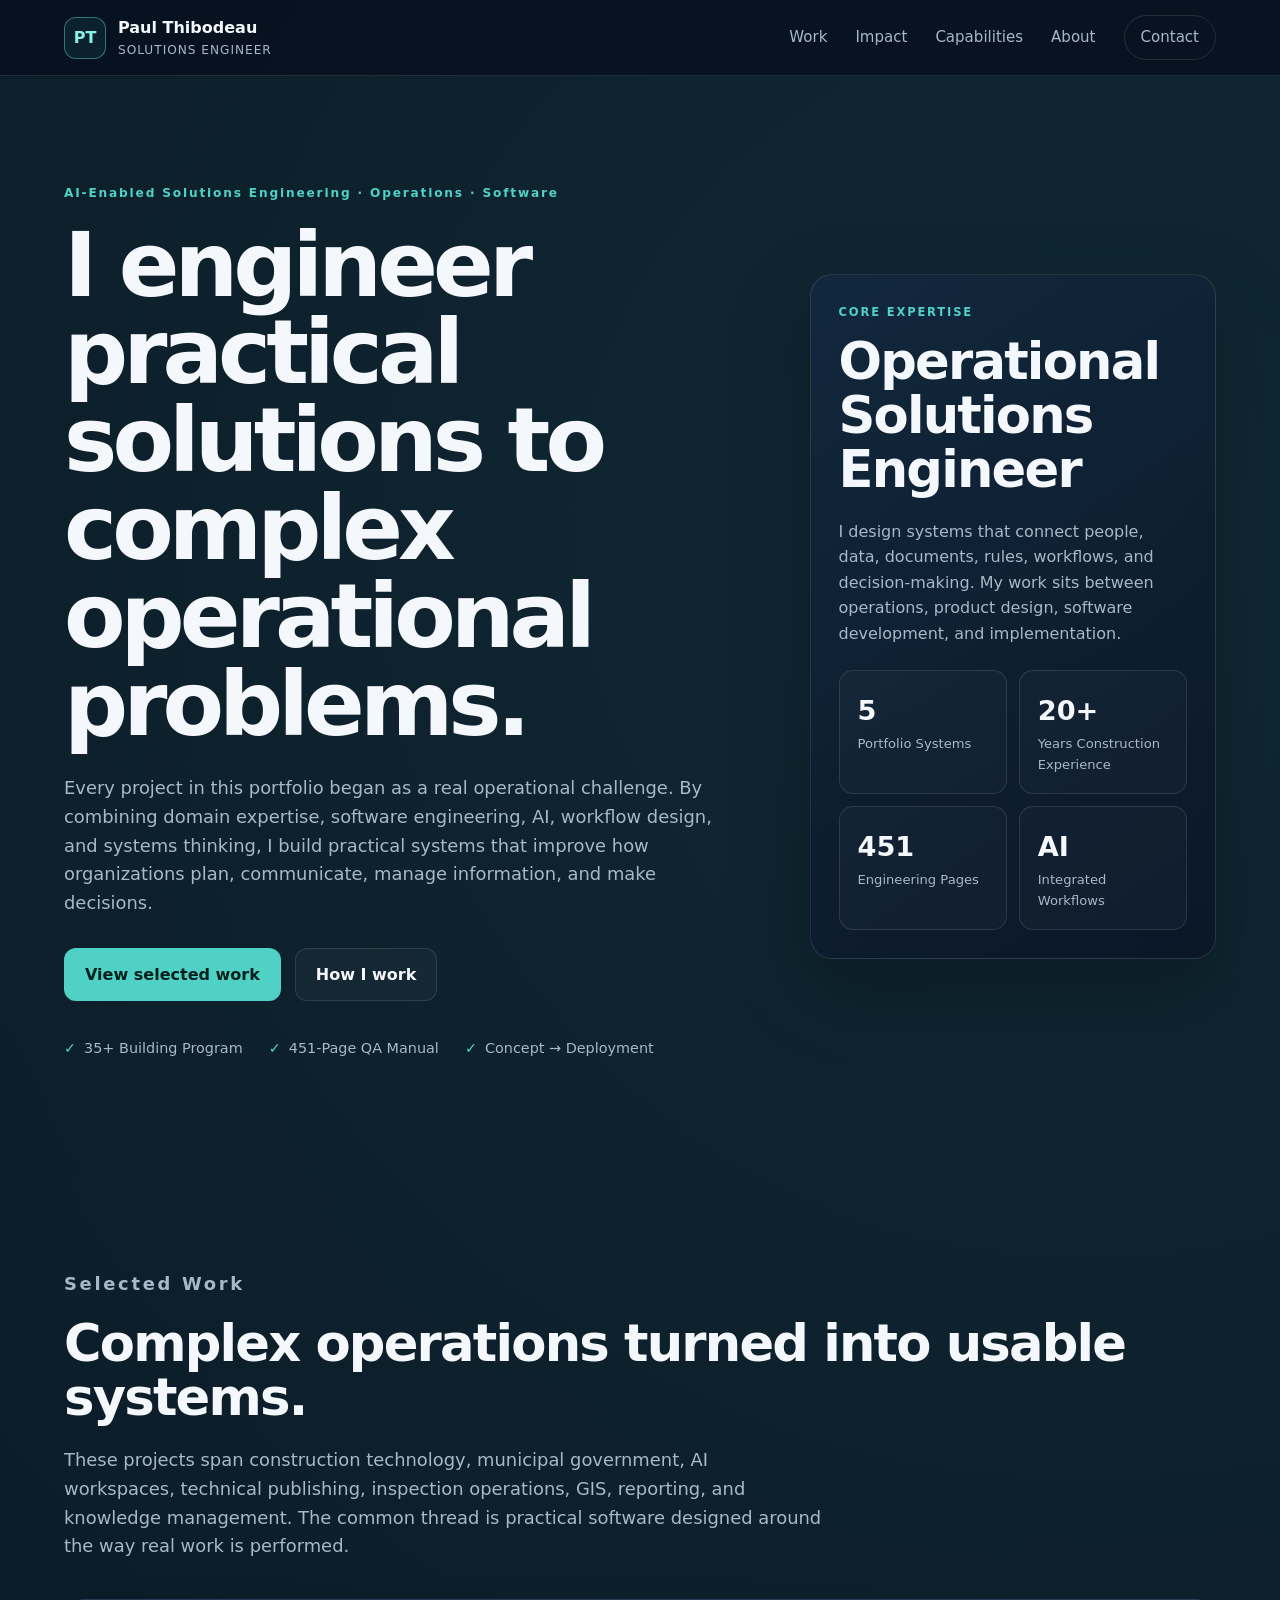
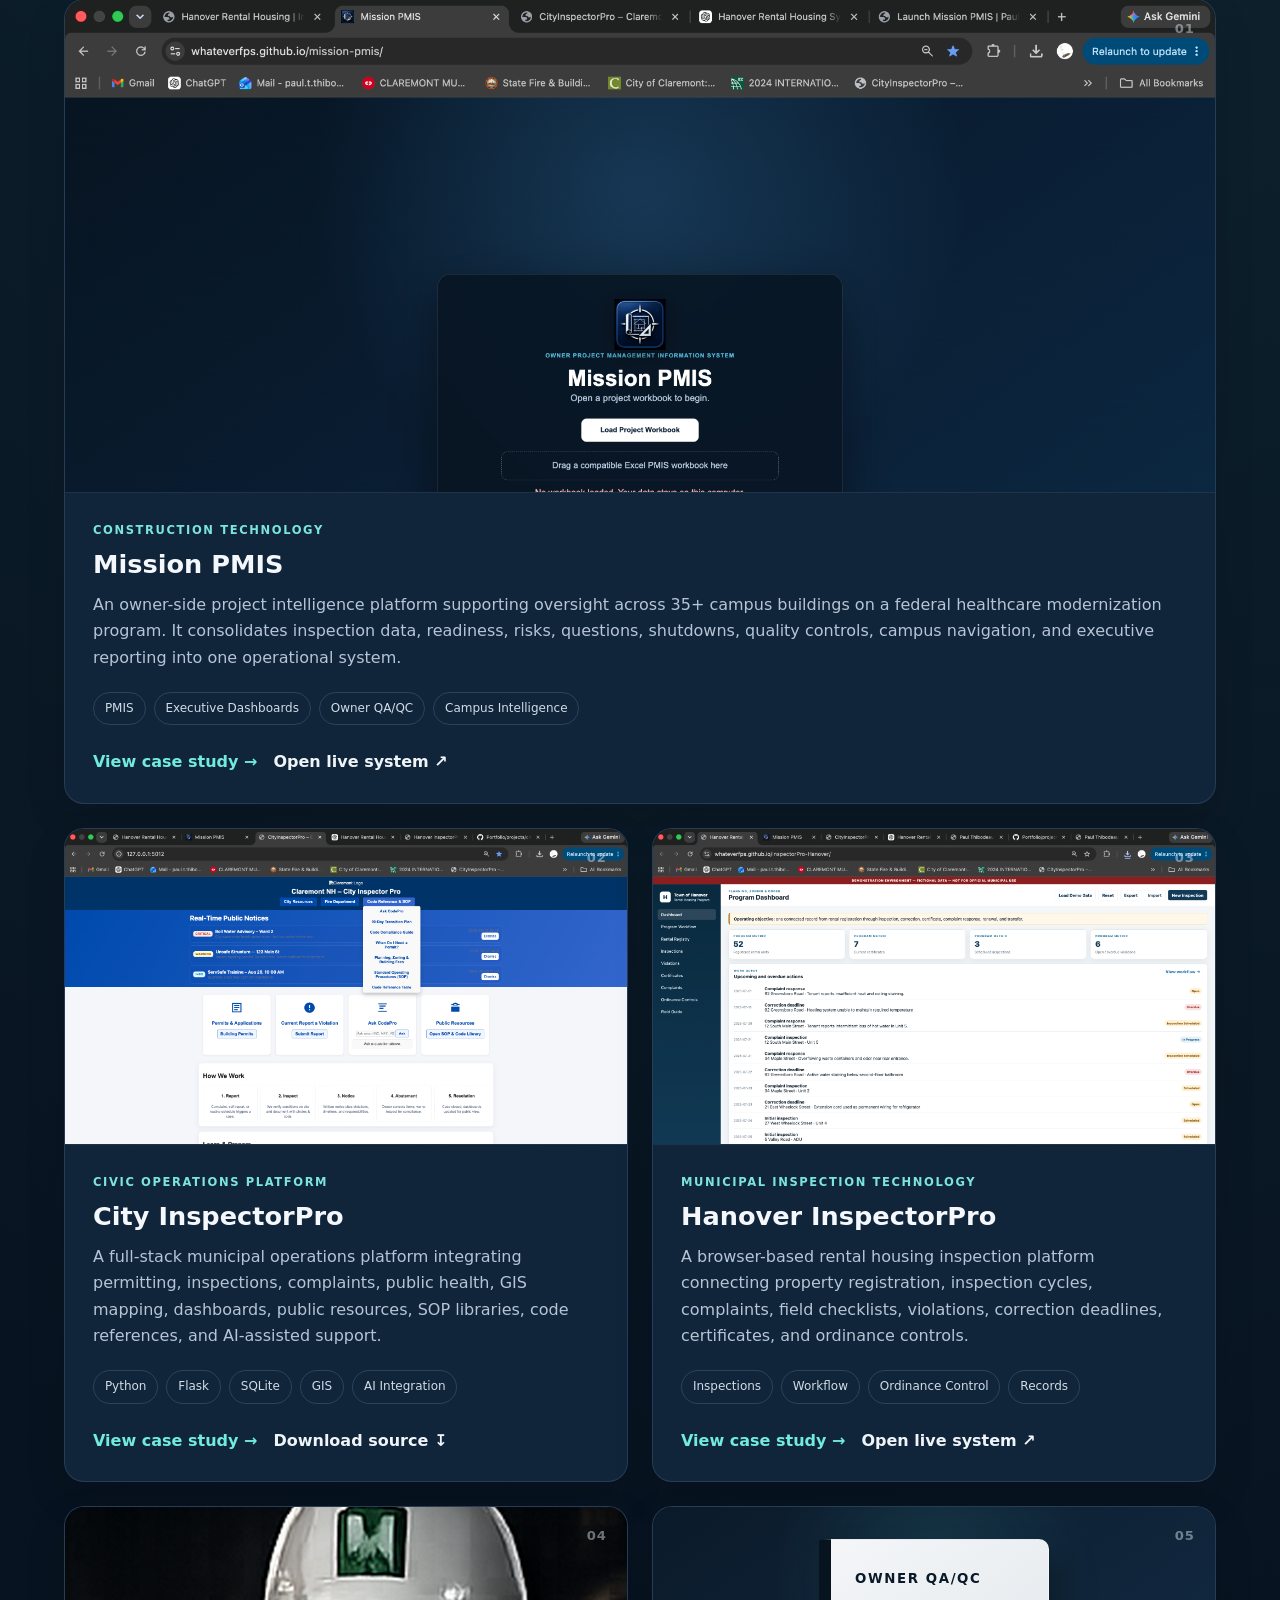
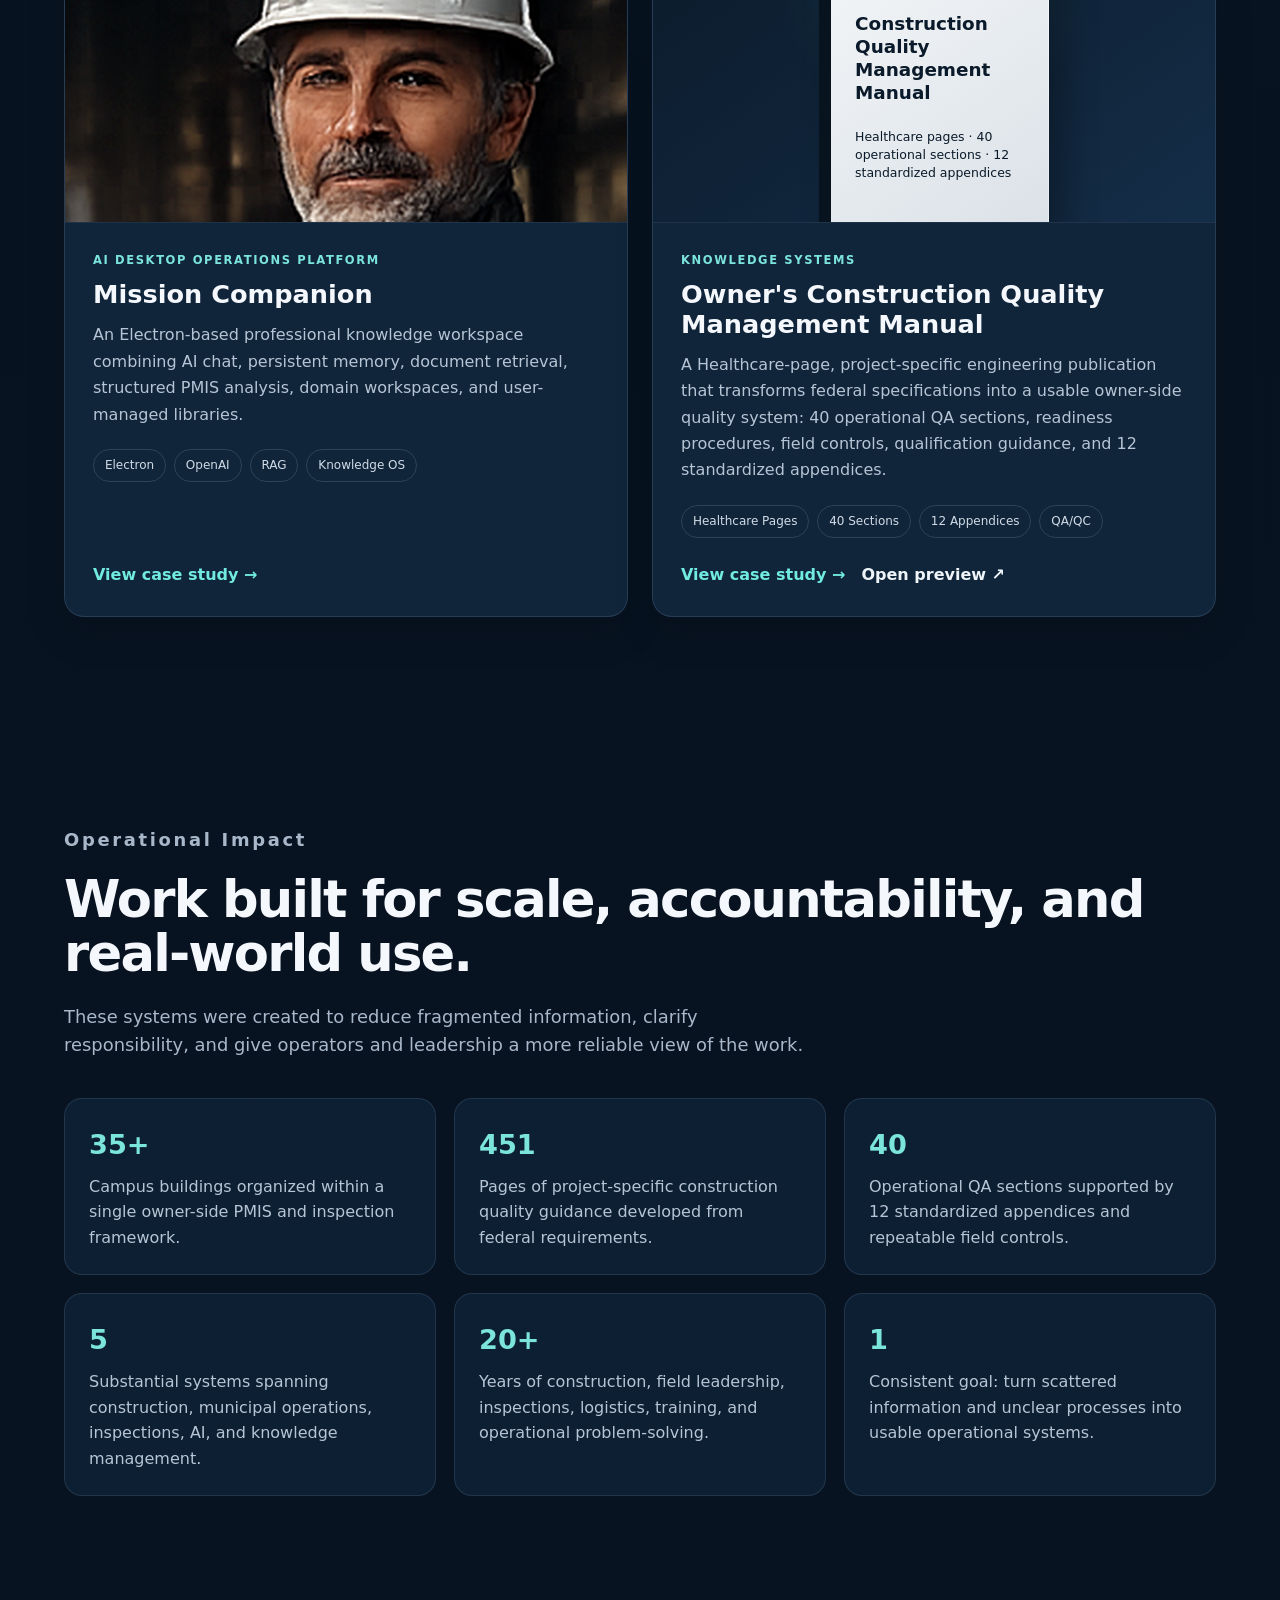
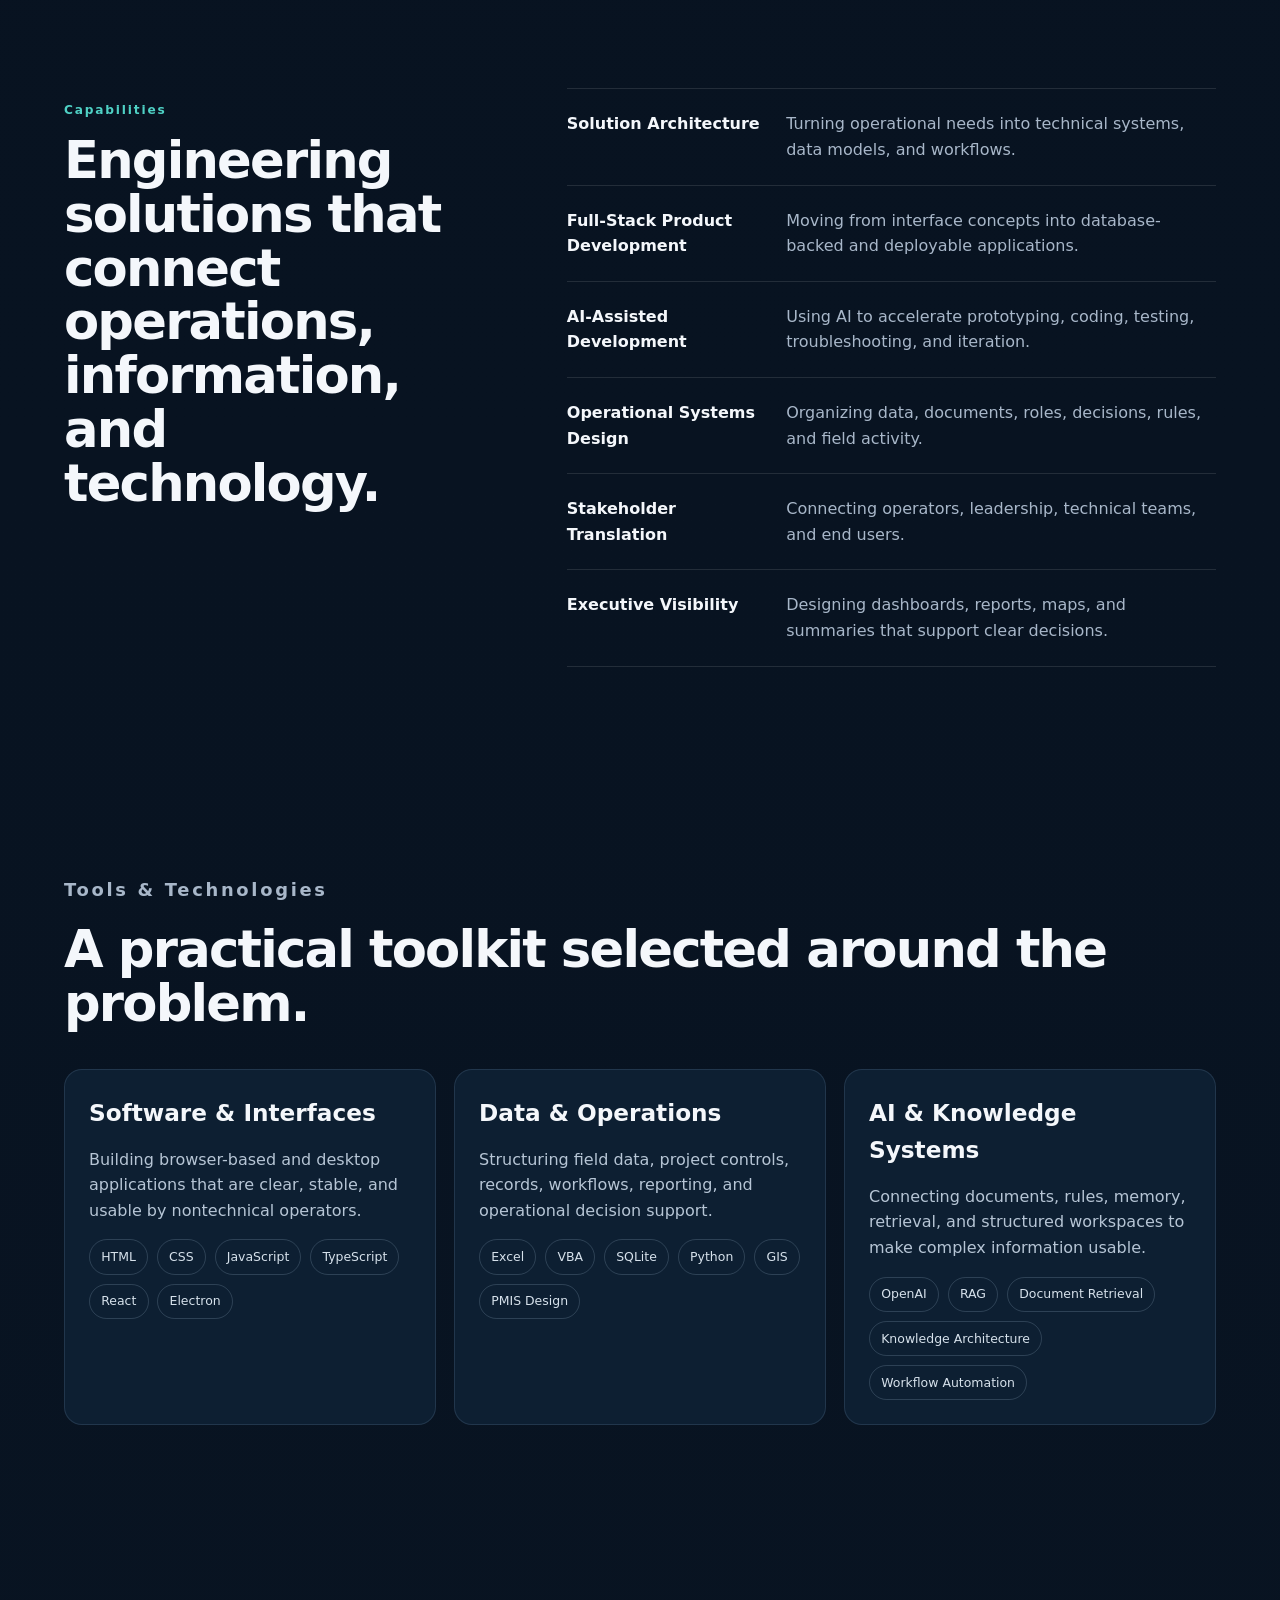
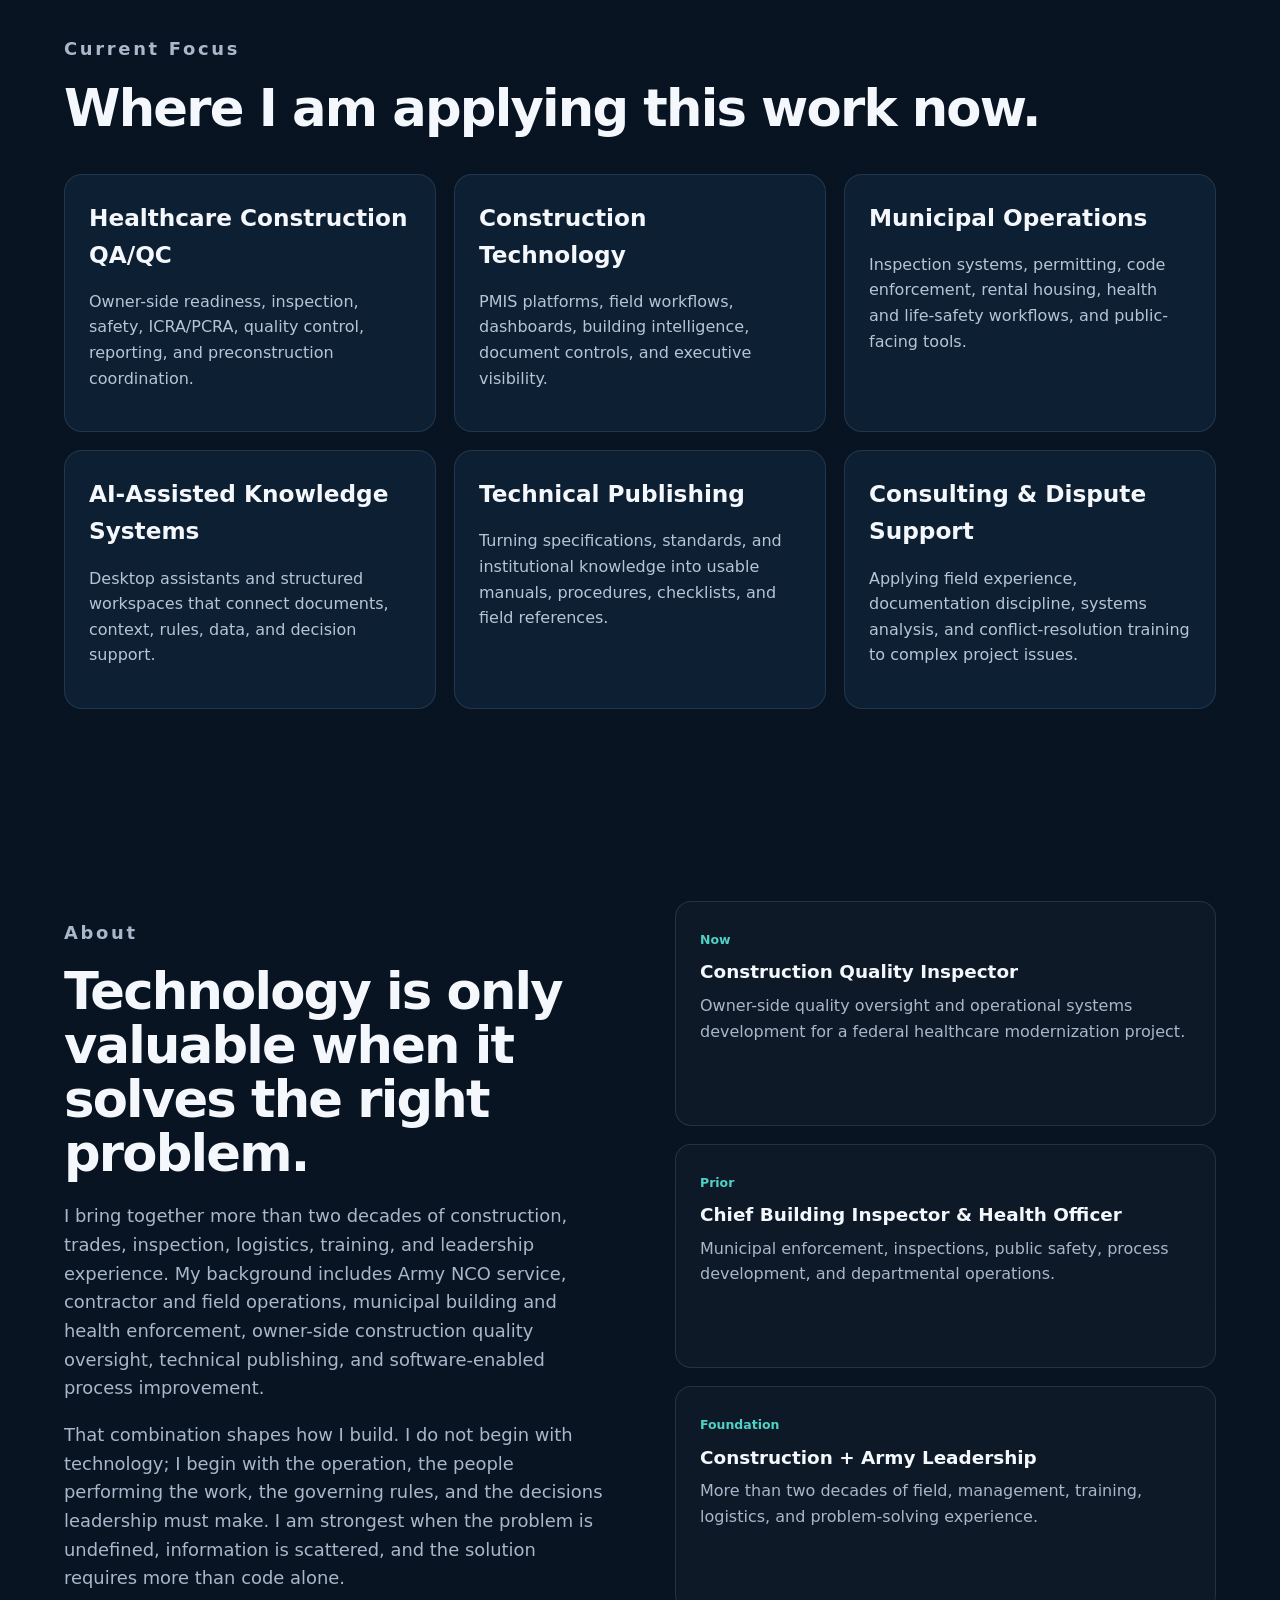
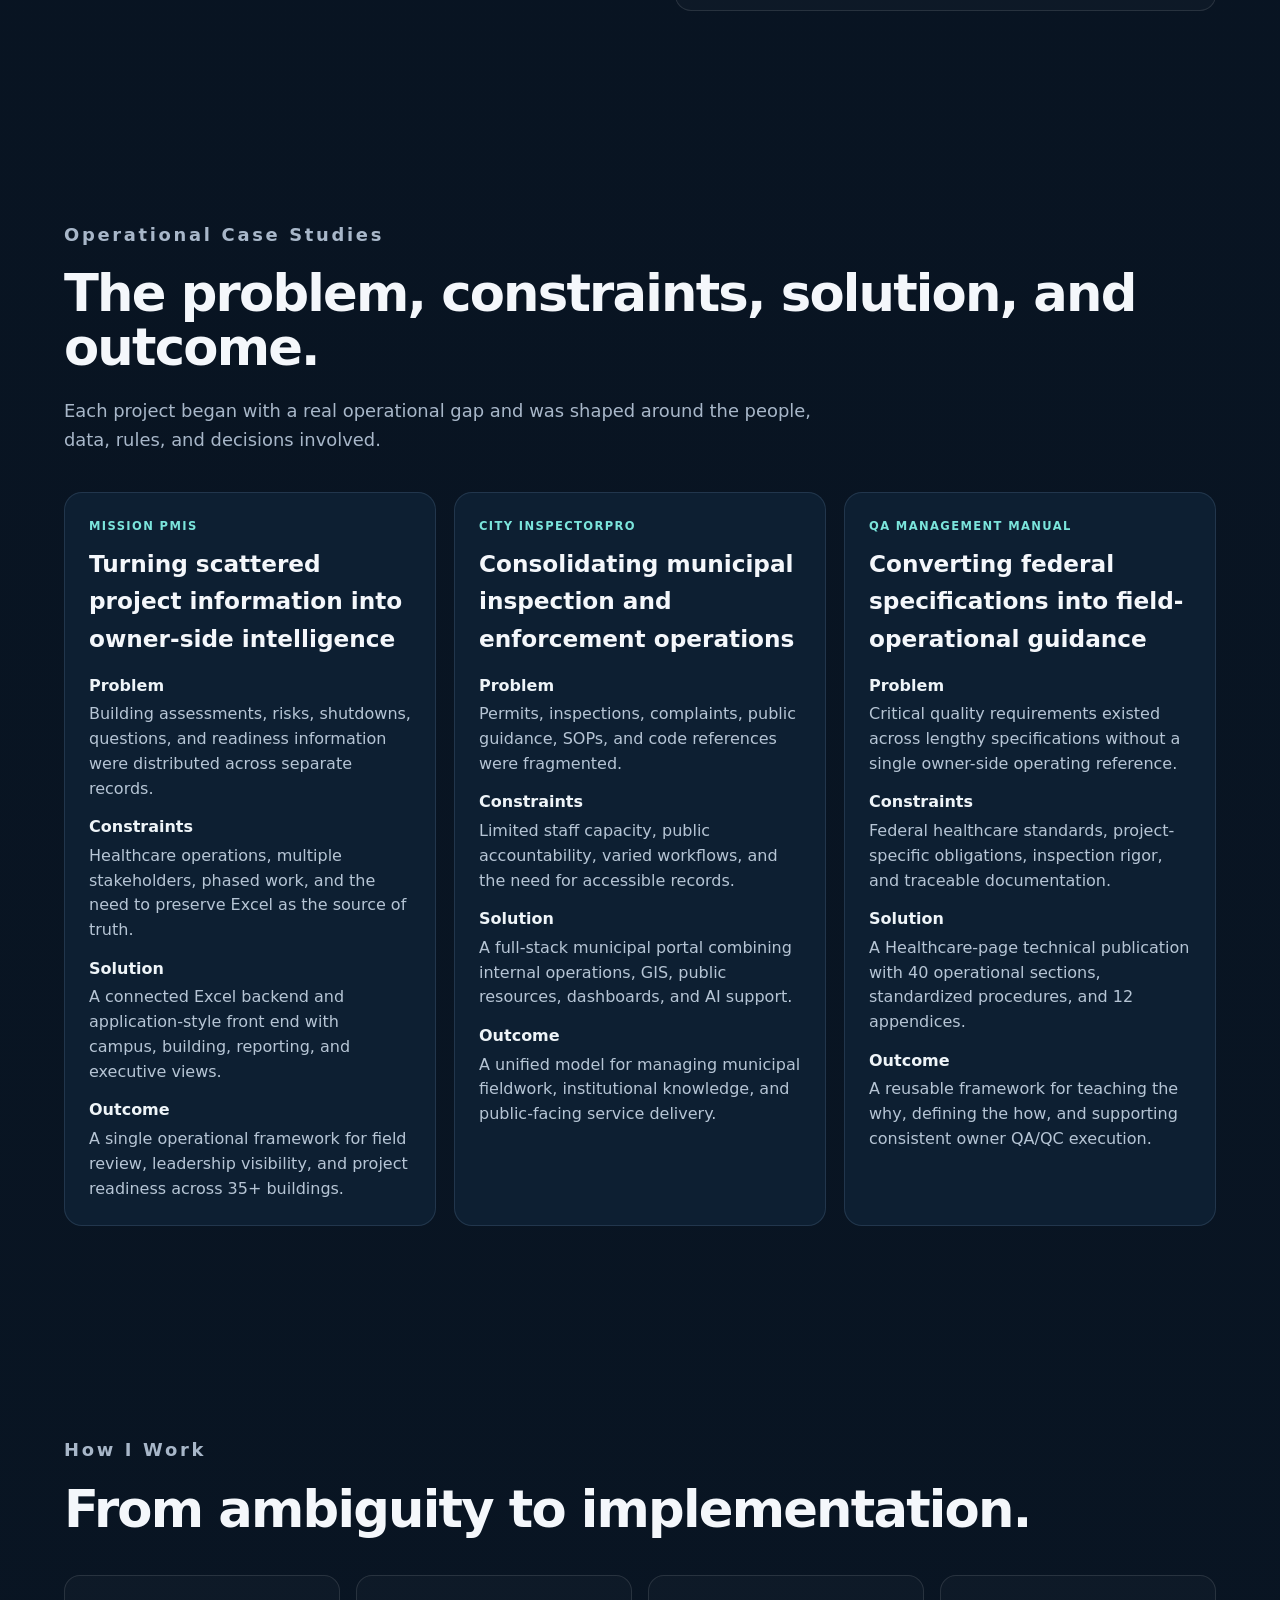
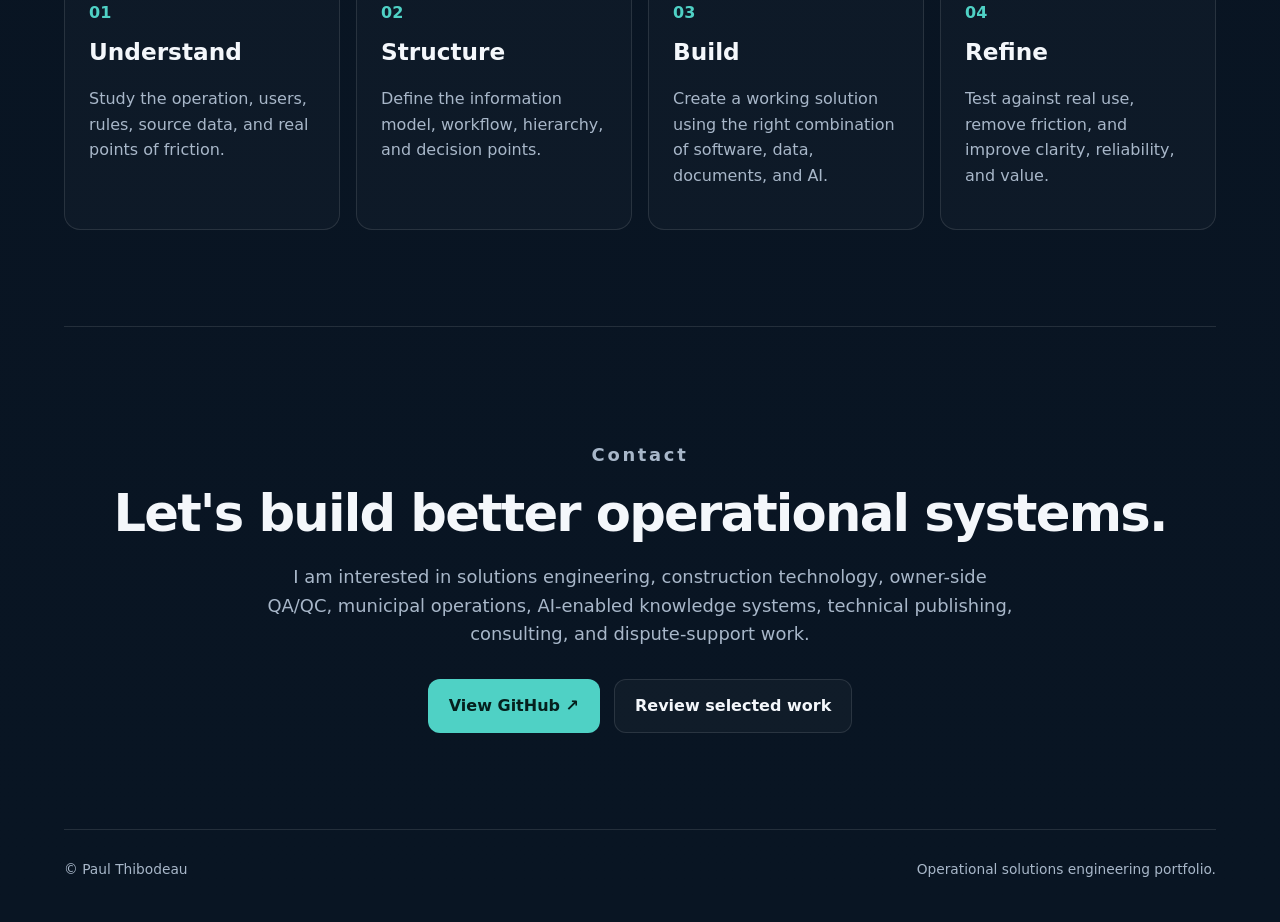
==== commit 9a221f85: "Add files via upload" ====
--- a/index.html
+++ b/index.html
@@ -347,10 +347,10 @@
           My work sits between operations, product design, software development, and implementation.
         </p>
 <div class="metric-grid">
-<div><strong>5</strong><span>Operational Systems</span></div>
+<div><strong>5</strong><span>Portfolio Systems</span></div>
 <div><strong>20+</strong><span>Years Construction Experience</span></div>
-<div><strong>Healthcare</strong><span>CM/PM</span></div>
-<div><strong>Owner</strong><span>QA/QC</span></div>
+<div><strong>451</strong><span>Engineering Pages</span></div>
+<div><strong>AI</strong><span>Integrated Workflows</span></div>
 </div>
 </aside>
 </section>
@@ -454,7 +454,7 @@
 <div class="manual-book">
 <small>Owner QA/QC</small>
 <strong>Construction Quality Management Manual</strong>
-<span>451 pages · 40 operational sections · 12 standardized appendices</span>
+<span>Healthcare pages · 40 operational sections · 12 standardized appendices</span>
 </div>
 </div>
 </div>
@@ -463,10 +463,10 @@
 <p class="showcase-type">Knowledge Systems</p>
 <h3 class="showcase-title">Owner's Construction Quality Management Manual</h3>
 <p class="showcase-description">
-              A 451-page, project-specific engineering publication that transforms federal specifications into a usable owner-side quality system: 40 operational QA sections, readiness procedures, field controls, qualification guidance, and 12 standardized appendices.
+              A Healthcare-page, project-specific engineering publication that transforms federal specifications into a usable owner-side quality system: 40 operational QA sections, readiness procedures, field controls, qualification guidance, and 12 standardized appendices.
             </p>
 <div class="showcase-tags">
-<span>451 Pages</span><span>40 Sections</span><span>12 Appendices</span><span>QA/QC</span>
+<span>Healthcare Pages</span><span>40 Sections</span><span>12 Appendices</span><span>QA/QC</span>
 </div>
 <div class="showcase-links">
 <a class="case-link" href="projects/qa-manual.html">View case study →</a>
@@ -486,7 +486,7 @@
 </div>
 <div class="impact-grid">
 <div class="impact-card"><strong>35+</strong><span>Campus buildings organized within a single owner-side PMIS and inspection framework.</span></div>
-<div class="impact-card"><strong>Healthcare</strong><span>Pages of project-specific construction quality guidance developed from federal requirements.</span></div>
+<div class="impact-card"><strong>451</strong><span>Pages of project-specific construction quality guidance developed from federal requirements.</span></div>
 <div class="impact-card"><strong>40</strong><span>Operational QA sections supported by 12 standardized appendices and repeatable field controls.</span></div>
 <div class="impact-card"><strong>5</strong><span>Substantial systems spanning construction, municipal operations, inspections, AI, and knowledge management.</span></div>
 <div class="impact-card"><strong>20+</strong><span>Years of construction, field leadership, inspections, logistics, training, and operational problem-solving.</span></div>
@@ -594,7 +594,7 @@
 <dl>
 <dt>Problem</dt><dd>Critical quality requirements existed across lengthy specifications without a single owner-side operating reference.</dd>
 <dt>Constraints</dt><dd>Federal healthcare standards, project-specific obligations, inspection rigor, and traceable documentation.</dd>
-<dt>Solution</dt><dd>A 451-page technical publication with 40 operational sections, standardized procedures, and 12 appendices.</dd>
+<dt>Solution</dt><dd>A Healthcare-page technical publication with 40 operational sections, standardized procedures, and 12 appendices.</dd>
 <dt>Outcome</dt><dd>A reusable framework for teaching the why, defining the how, and supporting consistent owner QA/QC execution.</dd>
 </dl>
 </article>
@@ -629,5 +629,5 @@
 <span>Operational solutions engineering portfolio.</span>
 </footer>
 <script src="assets/app.js"></script>
-<div style="max-width:420px;margin:24px auto 40px;padding:12px 16px;text-align:center;color:#8aa0b8;font-size:14px;">Healthcare Construction • Operational Excellence • AI-Enabled Workflows</div></body>
+</body>
 </html>
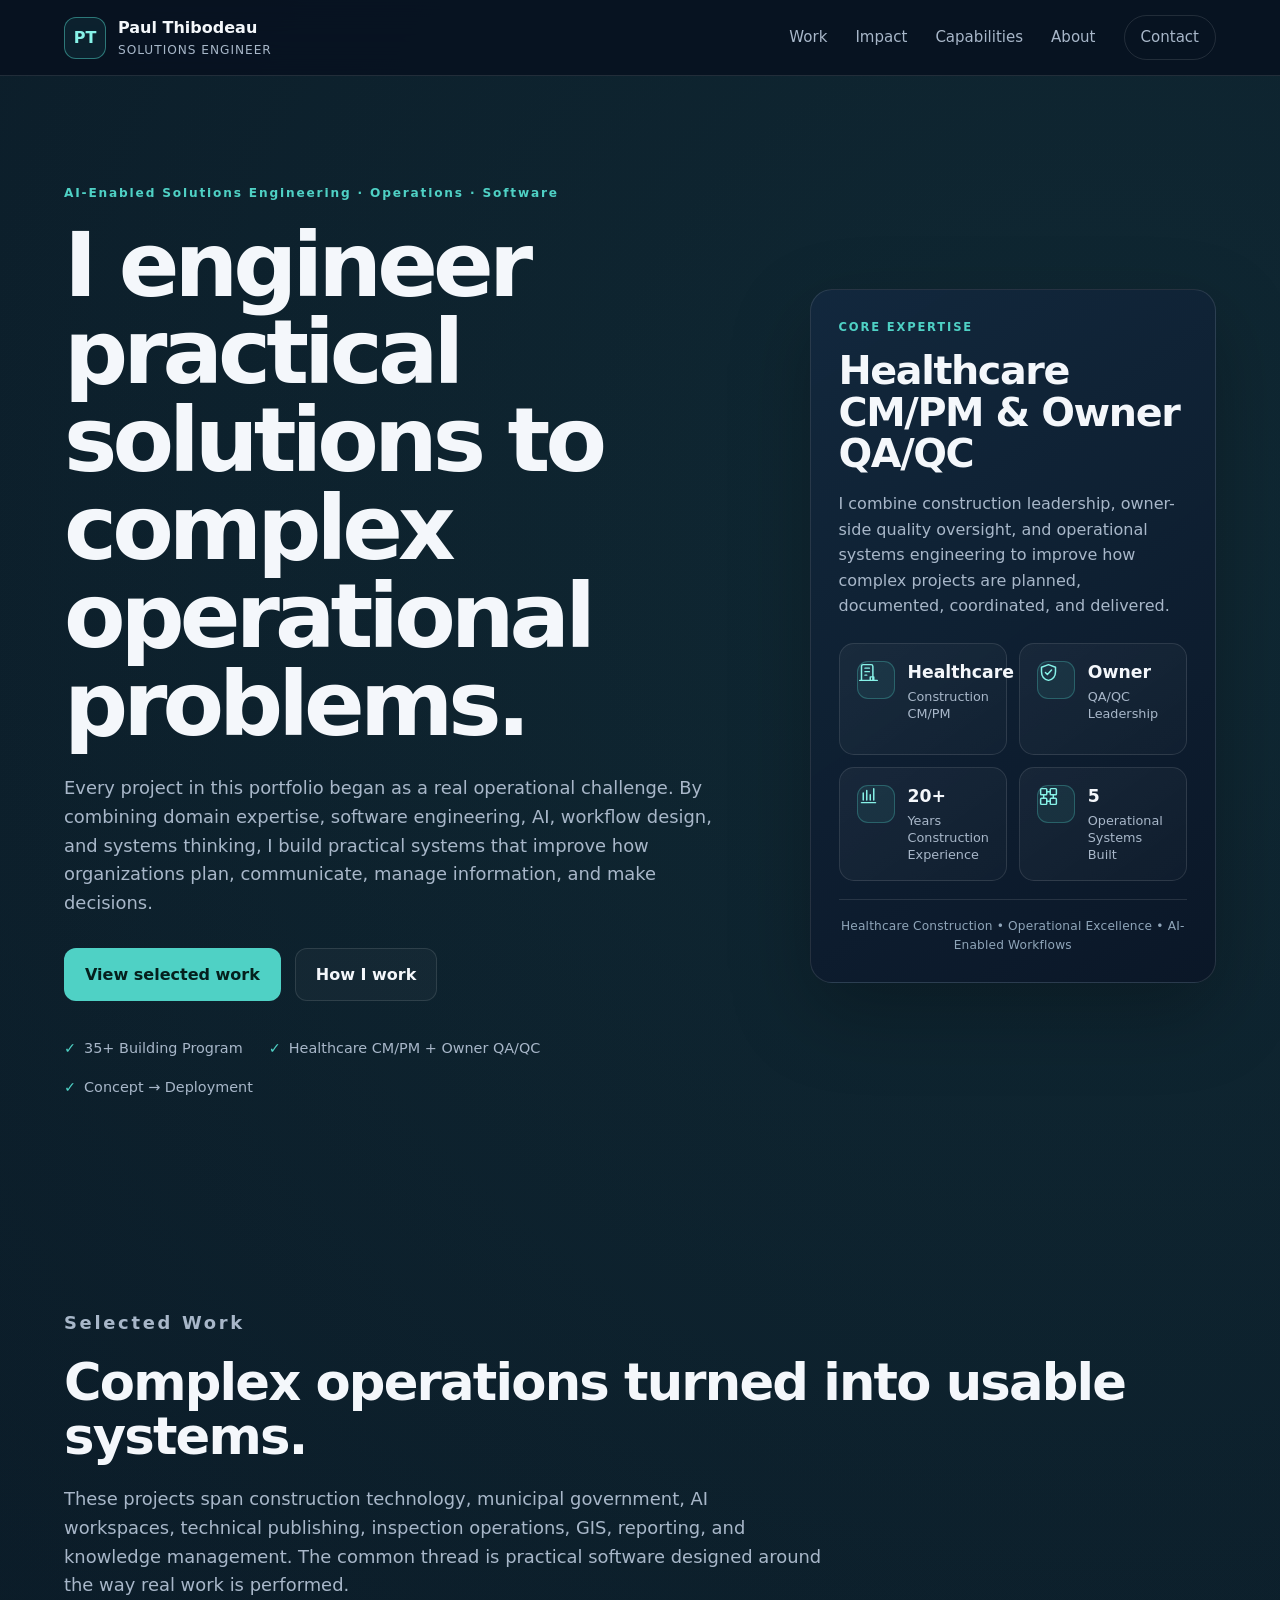
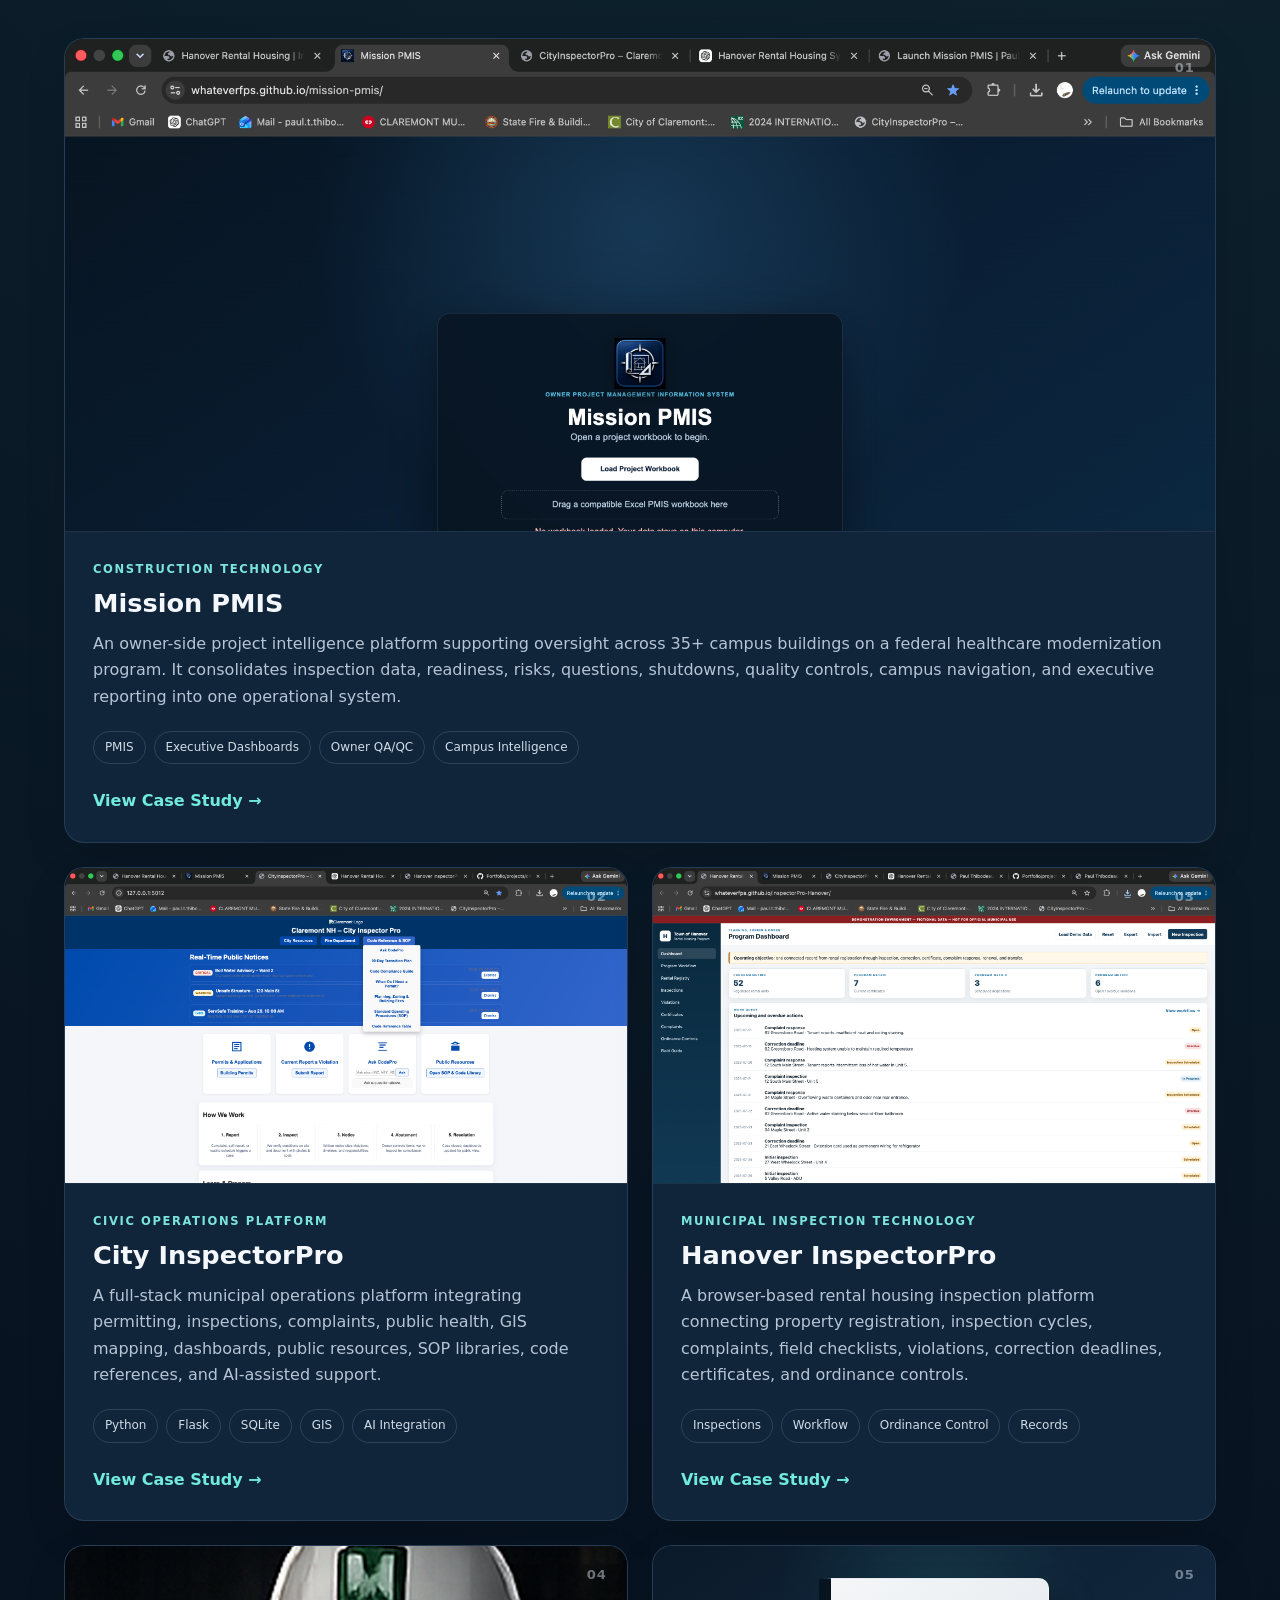
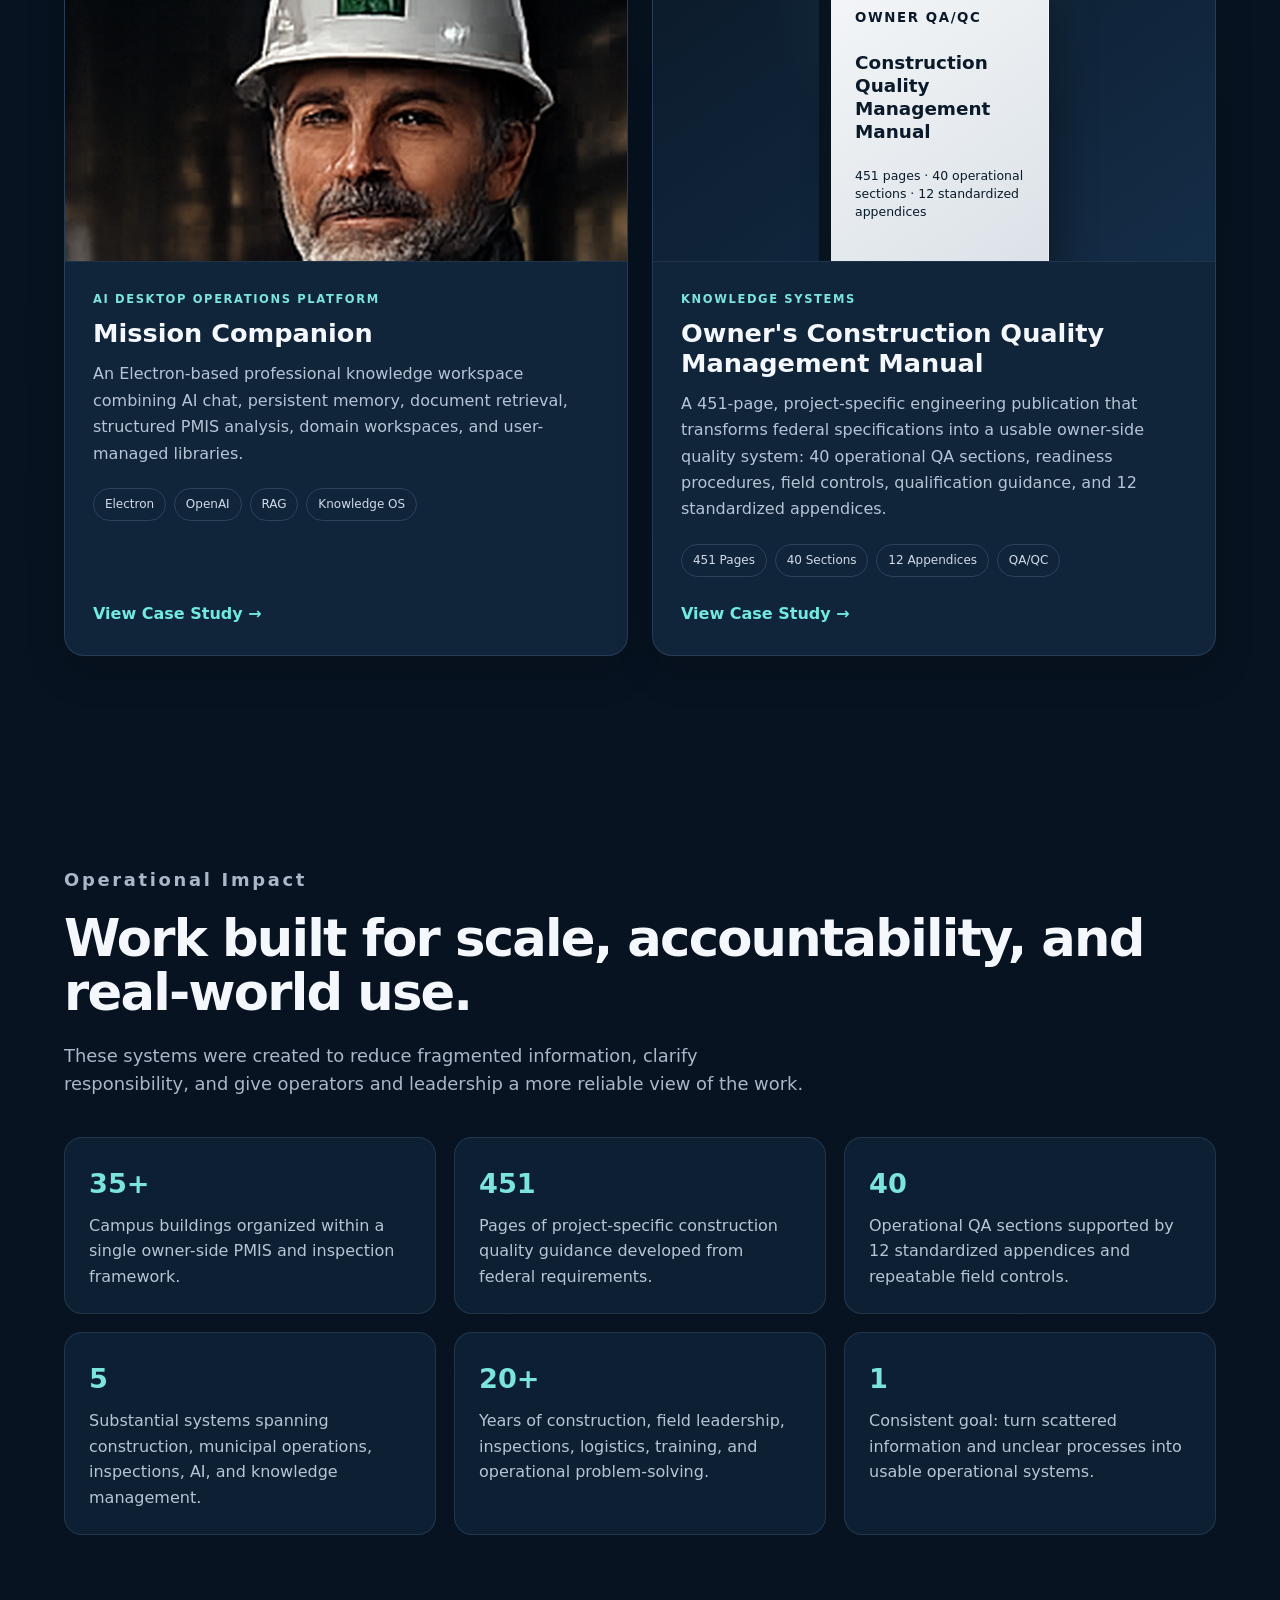
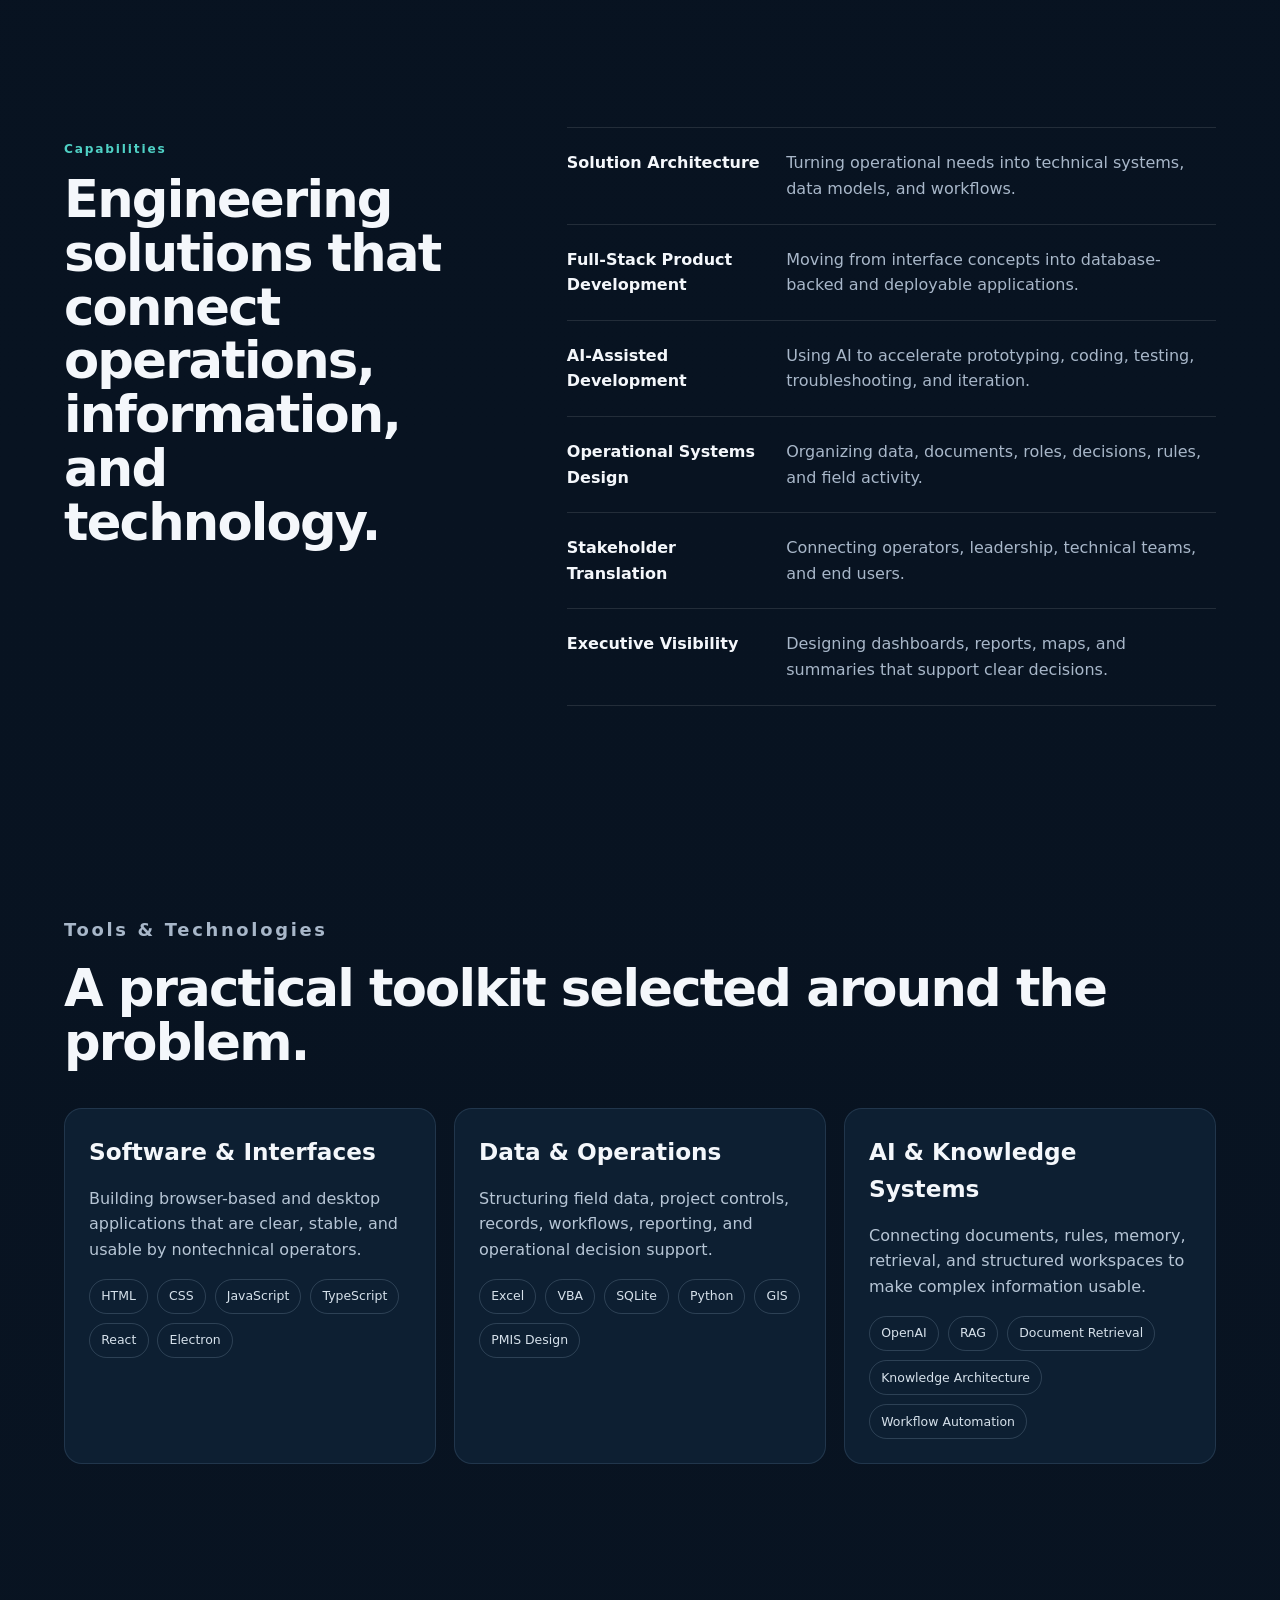
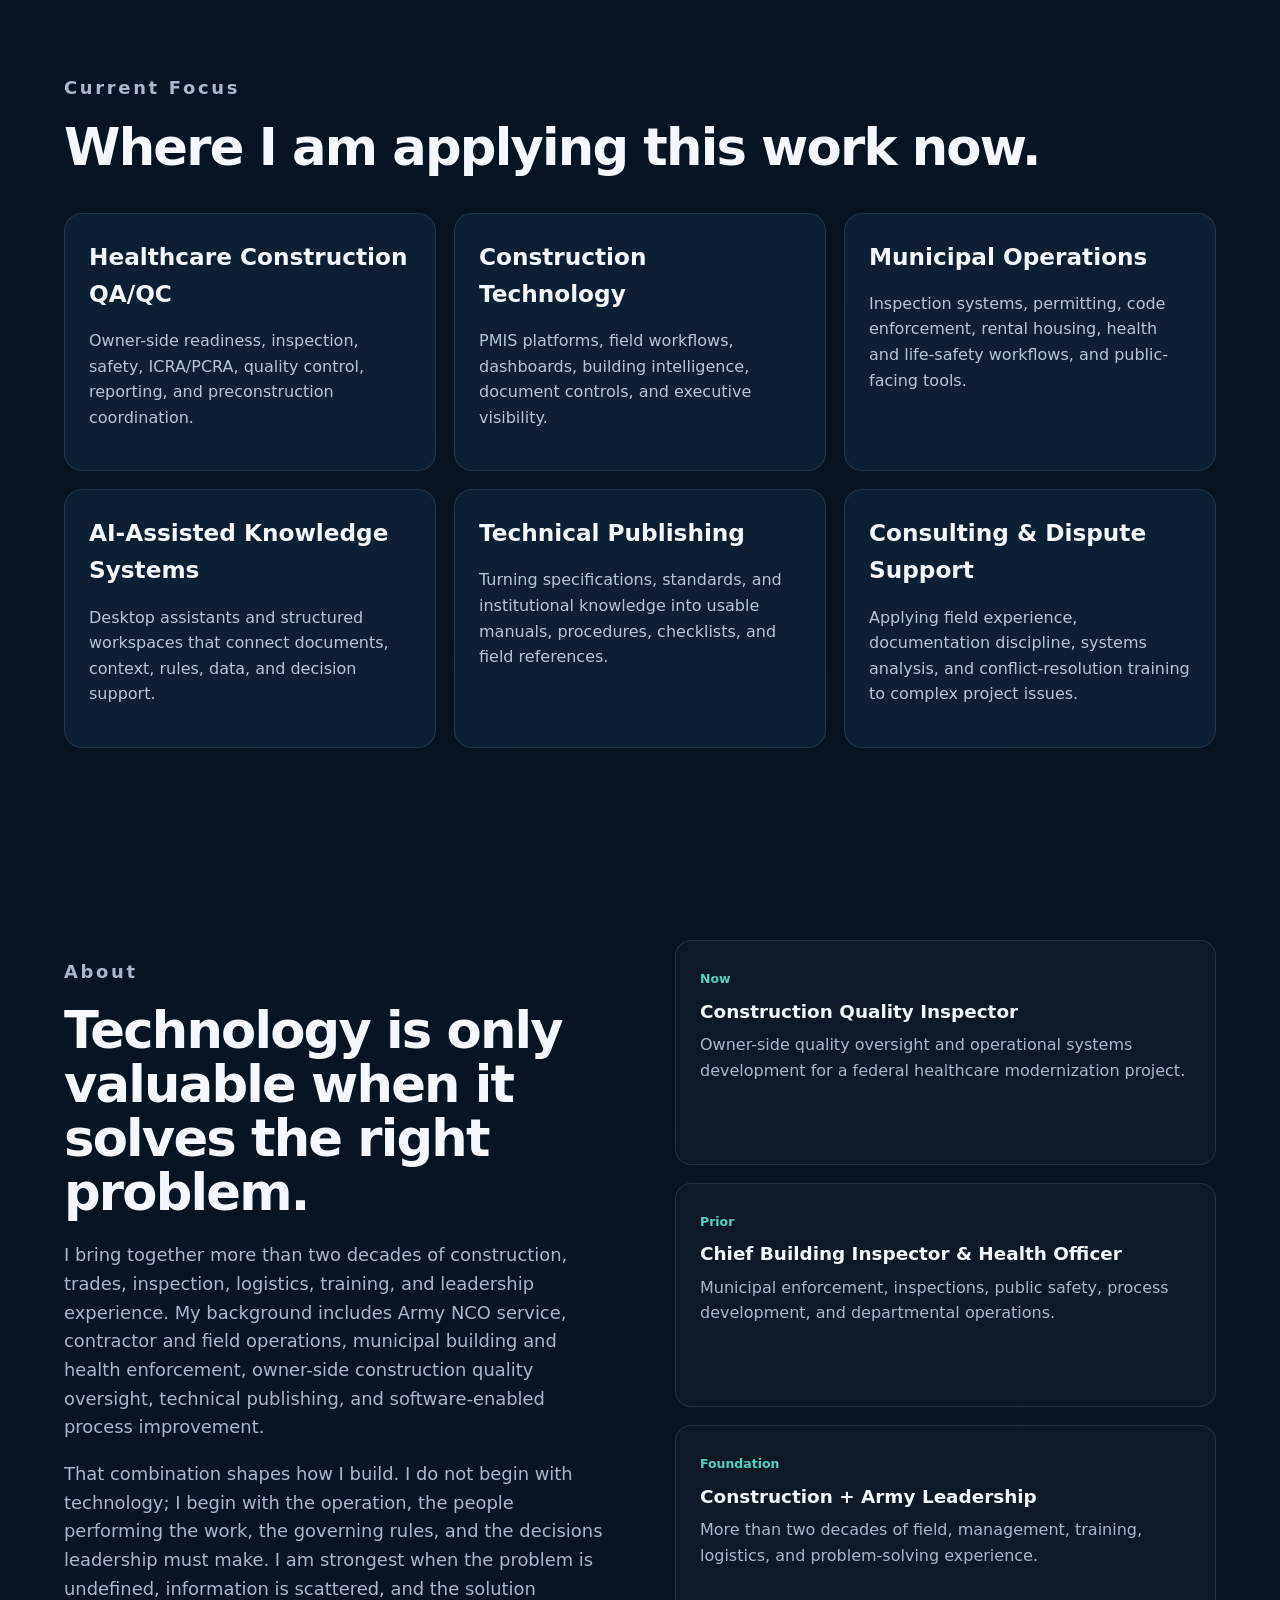
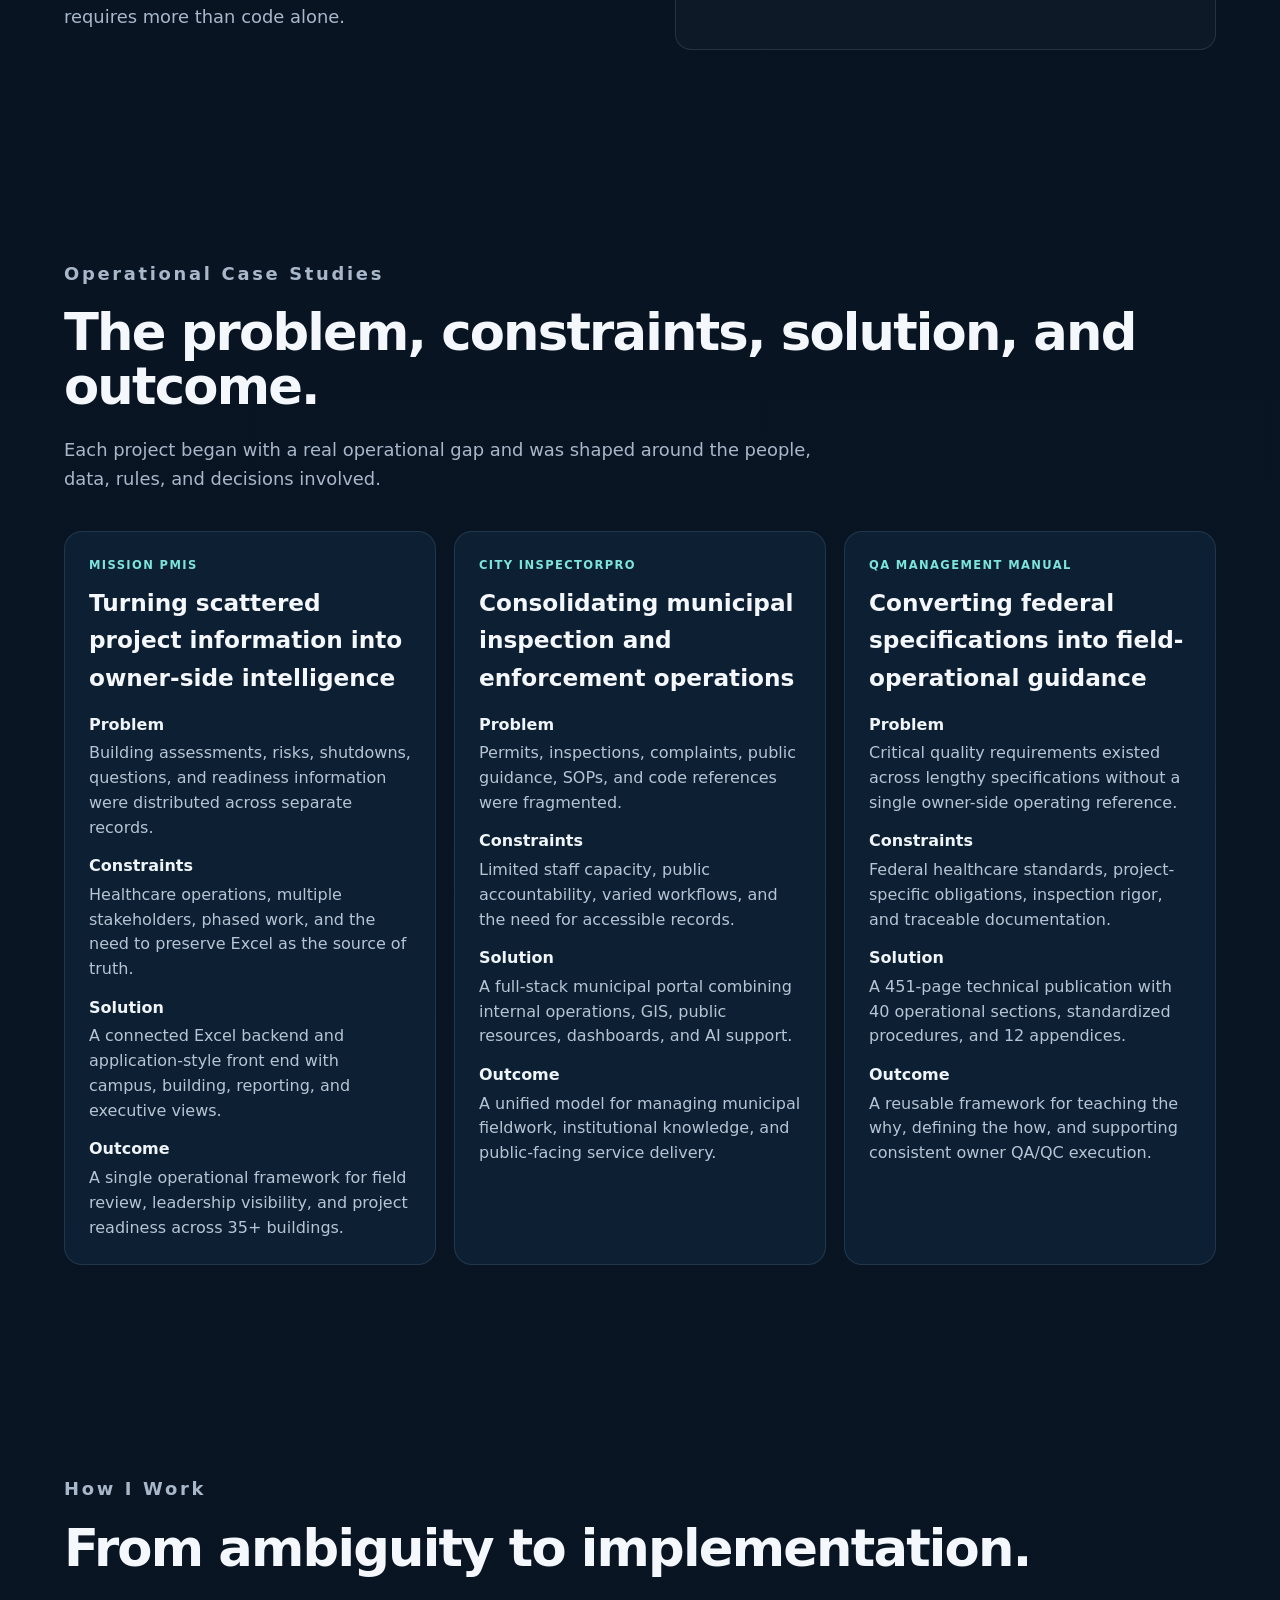
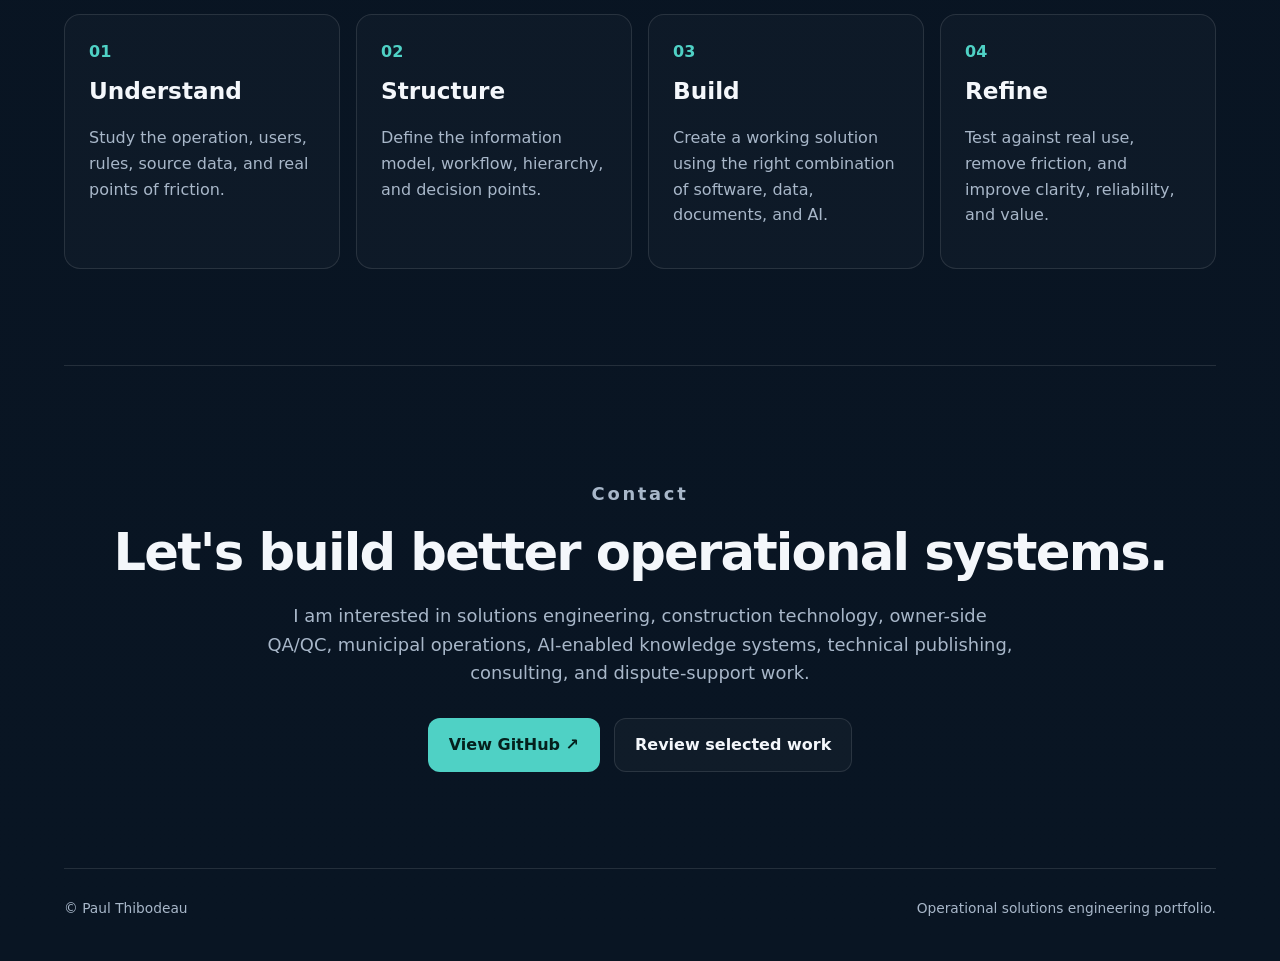
==== commit d4652f66: "Add files via upload" ====
--- a/index.html
+++ b/index.html
@@ -1,13 +1,16 @@
 <!DOCTYPE html>
-
 <html lang="en">
 <head>
-<meta charset="utf-8"/>
-<meta content="width=device-width, initial-scale=1" name="viewport"/>
-<meta content="Paul Thibodeau — Operational Solutions Engineer building AI-enabled software, knowledge systems, and practical tools for complex operations." name="description"/>
-<title>Paul Thibodeau | Operational Solutions Engineer</title>
-<link href="assets/styles.css" rel="stylesheet"/>
-<style>
+  <meta charset="utf-8">
+  <meta name="viewport" content="width=device-width, initial-scale=1">
+  <meta
+    name="description"
+    content="Paul Thibodeau — Operational Solutions Engineer building AI-enabled software, knowledge systems, and practical tools for complex operations."
+  >
+  <title>Paul Thibodeau | Operational Solutions Engineer</title>
+  <link href="assets/styles.css" rel="stylesheet">
+
+  <style>
     /* Independent project showcase classes avoid conflicts with the legacy card CSS. */
     .showcase-grid {
       display: grid;
@@ -304,330 +307,398 @@
     }
   </style>
 </head>
+
 <body>
-<header class="site-header">
-<a class="brand" href="#top">
-<span class="brand-mark">PT</span>
-<span><strong>Paul Thibodeau</strong><small>Solutions Engineer</small></span>
-</a>
-<button aria-label="Toggle navigation" class="menu-toggle">☰</button>
-<nav aria-label="Primary navigation" class="site-nav">
-<a href="#work">Work</a>
-<a href="#impact">Impact</a>
-<a href="#capabilities">Capabilities</a>
-<a href="#about">About</a>
-<a class="nav-cta" href="#contact">Contact</a>
-</nav>
-</header>
-<main id="top">
-<section class="hero section">
-<div class="hero-copy">
-<p class="eyebrow">AI-Enabled Solutions Engineering · Operations · Software</p>
-<h1>I engineer practical solutions to complex operational problems.</h1>
-<p class="hero-lead">
+  <header class="site-header">
+    <a class="brand" href="#top">
+      <span class="brand-mark">PT</span>
+      <span><strong>Paul Thibodeau</strong><small>Solutions Engineer</small></span>
+    </a>
+
+    <button aria-label="Toggle navigation" class="menu-toggle">☰</button>
+
+    <nav class="site-nav" aria-label="Primary navigation">
+      <a href="#work">Work</a>
+      <a href="#impact">Impact</a>
+      <a href="#capabilities">Capabilities</a>
+      <a href="#about">About</a>
+      <a class="nav-cta" href="#contact">Contact</a>
+    </nav>
+  </header>
+
+  <main id="top">
+    <section class="hero section">
+      <div class="hero-copy">
+        <p class="eyebrow">AI-Enabled Solutions Engineering · Operations · Software</p>
+        <h1>I engineer practical solutions to complex operational problems.</h1>
+
+        <p class="hero-lead">
           Every project in this portfolio began as a real operational challenge. By combining domain expertise,
           software engineering, AI, workflow design, and systems thinking, I build practical systems that improve
           how organizations plan, communicate, manage information, and make decisions.
         </p>
-<div class="hero-actions">
-<a class="button primary" href="#work">View selected work</a>
-<a class="button secondary" href="#about">How I work</a>
-</div>
-<div class="hero-proof">
-<span>35+ Building Program</span>
-<span>451-Page QA Manual</span>
-<span>Concept → Deployment</span>
-</div>
-</div>
-<aside class="hero-panel">
-<div class="panel-label">CORE EXPERTISE</div>
-<h2>Operational Solutions Engineer</h2>
-<p>
-          I design systems that connect people, data, documents, rules, workflows, and decision-making.
-          My work sits between operations, product design, software development, and implementation.
+
+        <div class="hero-actions">
+          <a class="button primary" href="#work">View selected work</a>
+          <a class="button secondary" href="#about">How I work</a>
+        </div>
+
+        <div class="hero-proof">
+          <span>35+ Building Program</span>
+          <span>Healthcare CM/PM + Owner QA/QC</span>
+          <span>Concept → Deployment</span>
+        </div>
+      </div>
+
+      <aside class="hero-panel expertise-panel">
+        <div class="panel-label">CORE EXPERTISE</div>
+        <h2>Healthcare CM/PM &amp; Owner QA/QC</h2>
+
+        <p>
+          I combine construction leadership, owner-side quality oversight, and operational systems engineering to improve how complex projects are planned, documented, coordinated, and delivered.
         </p>
-<div class="metric-grid">
-<div><strong>5</strong><span>Portfolio Systems</span></div>
-<div><strong>20+</strong><span>Years Construction Experience</span></div>
-<div><strong>451</strong><span>Engineering Pages</span></div>
-<div><strong>AI</strong><span>Integrated Workflows</span></div>
-</div>
-</aside>
-</section>
-<section class="section" id="work">
-<div class="section-heading">
-<p class="eyebrow">Selected Work</p>
-<h2>Complex operations turned into usable systems.</h2>
-<p>
+
+        <div class="expertise-grid">
+          <div class="expertise-card">
+            <span class="expertise-icon" aria-hidden="true">
+              <svg viewBox="0 0 24 24"><path d="M4 21V5a2 2 0 0 1 2-2h9a2 2 0 0 1 2 2v16M8 7h5M8 11h5M8 15h2M14 21v-4h4v4M2 21h20"/></svg>
+            </span>
+            <div><strong>Healthcare</strong><span>Construction CM/PM</span></div>
+          </div>
+          <div class="expertise-card">
+            <span class="expertise-icon" aria-hidden="true">
+              <svg viewBox="0 0 24 24"><path d="M12 3 4 6v5c0 5.2 3.4 8.8 8 10 4.6-1.2 8-4.8 8-10V6l-8-3Z"/><path d="m8.5 12 2.2 2.2 4.8-5"/></svg>
+            </span>
+            <div><strong>Owner</strong><span>QA/QC Leadership</span></div>
+          </div>
+          <div class="expertise-card">
+            <span class="expertise-icon" aria-hidden="true">
+              <svg viewBox="0 0 24 24"><path d="M4 19h16M6 16V8M10 16V5M14 16v-6M18 16V3"/></svg>
+            </span>
+            <div><strong>20+</strong><span>Years Construction Experience</span></div>
+          </div>
+          <div class="expertise-card">
+            <span class="expertise-icon" aria-hidden="true">
+              <svg viewBox="0 0 24 24"><rect x="3" y="3" width="7" height="7" rx="1"/><rect x="14" y="3" width="7" height="7" rx="1"/><rect x="3" y="14" width="7" height="7" rx="1"/><rect x="14" y="14" width="7" height="7" rx="1"/><path d="M10 6.5h4M6.5 10v4M17.5 10v4M10 17.5h4"/></svg>
+            </span>
+            <div><strong>5</strong><span>Operational Systems Built</span></div>
+          </div>
+        </div>
+
+        <div class="expertise-footer">Healthcare Construction • Operational Excellence • AI-Enabled Workflows</div>
+      </aside>
+    </section>
+
+    <section class="section" id="work">
+      <div class="section-heading">
+        <p class="eyebrow">Selected Work</p>
+        <h2>Complex operations turned into usable systems.</h2>
+        <p>
           These projects span construction technology, municipal government, AI workspaces, technical publishing,
           inspection operations, GIS, reporting, and knowledge management. The common thread is practical software
           designed around the way real work is performed.
         </p>
-</div>
-<div class="showcase-grid">
-<article class="showcase-card flagship">
-<div class="showcase-media">
-<img alt="Mission PMIS operational dashboard" src="assets/images/pmis-dashboard.png"/>
-</div>
-<span class="showcase-index">01</span>
-<div class="showcase-body">
-<p class="showcase-type">Construction Technology</p>
-<h3 class="showcase-title">Mission PMIS</h3>
-<p class="showcase-description">
+      </div>
+
+      <div class="showcase-grid">
+        <article class="showcase-card flagship">
+          <div class="showcase-media">
+            <img src="assets/images/pmis-dashboard.png" alt="Mission PMIS operational dashboard">
+          </div>
+          <span class="showcase-index">01</span>
+
+          <div class="showcase-body">
+            <p class="showcase-type">Construction Technology</p>
+            <h3 class="showcase-title">Mission PMIS</h3>
+            <p class="showcase-description">
               An owner-side project intelligence platform supporting oversight across 35+ campus buildings on a federal healthcare modernization program. It consolidates inspection data, readiness, risks, questions, shutdowns, quality controls, campus navigation, and executive reporting into one operational system.
             </p>
-<div class="showcase-tags">
-<span>PMIS</span><span>Executive Dashboards</span><span>Owner QA/QC</span><span>Campus Intelligence</span>
-</div>
-<div class="showcase-links">
-<a class="case-link" href="projects/mission-pmis.html">View case study →</a>
-<a class="secondary-link" href="projects/launch-mission-pmis.html">Open live system ↗</a>
-</div>
-</div>
-</article>
-<article class="showcase-card">
-<div class="showcase-media">
-<img alt="City InspectorPro municipal operations portal" src="assets/images/cityinspector-portal.png"/>
-</div>
-<span class="showcase-index">02</span>
-<div class="showcase-body">
-<p class="showcase-type">Civic Operations Platform</p>
-<h3 class="showcase-title">City InspectorPro</h3>
-<p class="showcase-description">
+
+            <div class="showcase-tags">
+              <span>PMIS</span><span>Executive Dashboards</span><span>Owner QA/QC</span><span>Campus Intelligence</span>
+            </div>
+
+            <div class="showcase-links">
+              <a class="case-link" href="projects/mission-pmis.html">View Case Study →</a>
+            </div>
+          </div>
+        </article>
+
+        <article class="showcase-card">
+          <div class="showcase-media">
+            <img src="assets/images/cityinspector-portal.png" alt="City InspectorPro municipal operations portal">
+          </div>
+          <span class="showcase-index">02</span>
+
+          <div class="showcase-body">
+            <p class="showcase-type">Civic Operations Platform</p>
+            <h3 class="showcase-title">City InspectorPro</h3>
+            <p class="showcase-description">
               A full-stack municipal operations platform integrating permitting, inspections, complaints,
               public health, GIS mapping, dashboards, public resources, SOP libraries, code references,
               and AI-assisted support.
             </p>
-<div class="showcase-tags">
-<span>Python</span><span>Flask</span><span>SQLite</span><span>GIS</span><span>AI Integration</span>
-</div>
-<div class="showcase-links">
-<a class="case-link" href="projects/city-inspectorpro.html">View case study →</a>
-<a class="secondary-link" download="" href="assets/downloads/CityInspectorPro-source.zip">Download source ↧</a>
-</div>
-</div>
-</article>
-<article class="showcase-card">
-<div class="showcase-media">
-<img alt="Hanover InspectorPro rental housing dashboard" src="assets/images/inspector-dashboard.png"/>
-</div>
-<span class="showcase-index">03</span>
-<div class="showcase-body">
-<p class="showcase-type">Municipal Inspection Technology</p>
-<h3 class="showcase-title">Hanover InspectorPro</h3>
-<p class="showcase-description">
+
+            <div class="showcase-tags">
+              <span>Python</span><span>Flask</span><span>SQLite</span><span>GIS</span><span>AI Integration</span>
+            </div>
+
+            <div class="showcase-links">
+              <a class="case-link" href="projects/city-inspectorpro.html">View Case Study →</a>
+            </div>
+          </div>
+        </article>
+
+        <article class="showcase-card">
+          <div class="showcase-media">
+            <img src="assets/images/inspector-dashboard.png" alt="Hanover InspectorPro rental housing dashboard">
+          </div>
+          <span class="showcase-index">03</span>
+
+          <div class="showcase-body">
+            <p class="showcase-type">Municipal Inspection Technology</p>
+            <h3 class="showcase-title">Hanover InspectorPro</h3>
+            <p class="showcase-description">
               A browser-based rental housing inspection platform connecting property registration, inspection cycles,
               complaints, field checklists, violations, correction deadlines, certificates, and ordinance controls.
             </p>
-<div class="showcase-tags">
-<span>Inspections</span><span>Workflow</span><span>Ordinance Control</span><span>Records</span>
-</div>
-<div class="showcase-links">
-<a class="case-link" href="projects/inspectorpro.html">View case study →</a>
-<a class="secondary-link" href="https://whateverfps.github.io/InspectorPro-Hanover/" rel="noopener" target="_blank">Open live system ↗</a>
-</div>
-</div>
-</article>
-<article class="showcase-card">
-<div class="showcase-media companion">
-<img alt="Mission Companion desktop assistant character" src="assets/mission-companion/chief-portrait.png"/>
-</div>
-<span class="showcase-index">04</span>
-<div class="showcase-body">
-<p class="showcase-type">AI Desktop Operations Platform</p>
-<h3 class="showcase-title">Mission Companion</h3>
-<p class="showcase-description">
+
+            <div class="showcase-tags">
+              <span>Inspections</span><span>Workflow</span><span>Ordinance Control</span><span>Records</span>
+            </div>
+
+            <div class="showcase-links">
+              <a class="case-link" href="projects/inspectorpro.html">View Case Study →</a>
+            </div>
+          </div>
+        </article>
+
+        <article class="showcase-card">
+          <div class="showcase-media companion">
+            <img src="assets/mission-companion/chief-portrait.png" alt="Mission Companion desktop assistant character">
+          </div>
+          <span class="showcase-index">04</span>
+
+          <div class="showcase-body">
+            <p class="showcase-type">AI Desktop Operations Platform</p>
+            <h3 class="showcase-title">Mission Companion</h3>
+            <p class="showcase-description">
               An Electron-based professional knowledge workspace combining AI chat, persistent memory,
               document retrieval, structured PMIS analysis, domain workspaces, and user-managed libraries.
             </p>
-<div class="showcase-tags">
-<span>Electron</span><span>OpenAI</span><span>RAG</span><span>Knowledge OS</span>
-</div>
-<div class="showcase-links">
-<a class="case-link" href="projects/mission-companion.html">View case study →</a>
-</div>
-</div>
-</article>
-<article class="showcase-card">
-<div class="showcase-media">
-<div aria-label="Owner's Construction Quality Management Manual visual" class="manual-visual">
-<div class="manual-book">
-<small>Owner QA/QC</small>
-<strong>Construction Quality Management Manual</strong>
-<span>Healthcare pages · 40 operational sections · 12 standardized appendices</span>
-</div>
-</div>
-</div>
-<span class="showcase-index">05</span>
-<div class="showcase-body">
-<p class="showcase-type">Knowledge Systems</p>
-<h3 class="showcase-title">Owner's Construction Quality Management Manual</h3>
-<p class="showcase-description">
-              A Healthcare-page, project-specific engineering publication that transforms federal specifications into a usable owner-side quality system: 40 operational QA sections, readiness procedures, field controls, qualification guidance, and 12 standardized appendices.
+
+            <div class="showcase-tags">
+              <span>Electron</span><span>OpenAI</span><span>RAG</span><span>Knowledge OS</span>
+            </div>
+
+            <div class="showcase-links">
+              <a class="case-link" href="projects/mission-companion.html">View Case Study →</a>
+            </div>
+          </div>
+        </article>
+
+        <article class="showcase-card">
+          <div class="showcase-media">
+            <div class="manual-visual" aria-label="Owner's Construction Quality Management Manual visual">
+              <div class="manual-book">
+                <small>Owner QA/QC</small>
+                <strong>Construction Quality Management Manual</strong>
+                <span>451 pages · 40 operational sections · 12 standardized appendices</span>
+              </div>
+            </div>
+          </div>
+          <span class="showcase-index">05</span>
+
+          <div class="showcase-body">
+            <p class="showcase-type">Knowledge Systems</p>
+            <h3 class="showcase-title">Owner's Construction Quality Management Manual</h3>
+            <p class="showcase-description">
+              A 451-page, project-specific engineering publication that transforms federal specifications into a usable owner-side quality system: 40 operational QA sections, readiness procedures, field controls, qualification guidance, and 12 standardized appendices.
             </p>
-<div class="showcase-tags">
-<span>Healthcare Pages</span><span>40 Sections</span><span>12 Appendices</span><span>QA/QC</span>
-</div>
-<div class="showcase-links">
-<a class="case-link" href="projects/qa-manual.html">View case study →</a>
-<a class="secondary-link" href="assets/manual/Owner_QA_Manual_Portfolio_Preview.pdf" rel="noopener" target="_blank">Open preview ↗</a>
-</div>
-</div>
-</article>
-</div>
-</section>
-<section class="section" id="impact">
-<div class="section-heading">
-<p class="eyebrow">Operational Impact</p>
-<h2>Work built for scale, accountability, and real-world use.</h2>
-<p>
+
+            <div class="showcase-tags">
+              <span>451 Pages</span><span>40 Sections</span><span>12 Appendices</span><span>QA/QC</span>
+            </div>
+
+            <div class="showcase-links">
+              <a class="case-link" href="projects/qa-manual.html">View Case Study →</a>
+            </div>
+          </div>
+        </article>
+      </div>
+    </section>
+
+    <section class="section" id="impact">
+      <div class="section-heading">
+        <p class="eyebrow">Operational Impact</p>
+        <h2>Work built for scale, accountability, and real-world use.</h2>
+        <p>
           These systems were created to reduce fragmented information, clarify responsibility, and give operators and leadership a more reliable view of the work.
         </p>
-</div>
-<div class="impact-grid">
-<div class="impact-card"><strong>35+</strong><span>Campus buildings organized within a single owner-side PMIS and inspection framework.</span></div>
-<div class="impact-card"><strong>451</strong><span>Pages of project-specific construction quality guidance developed from federal requirements.</span></div>
-<div class="impact-card"><strong>40</strong><span>Operational QA sections supported by 12 standardized appendices and repeatable field controls.</span></div>
-<div class="impact-card"><strong>5</strong><span>Substantial systems spanning construction, municipal operations, inspections, AI, and knowledge management.</span></div>
-<div class="impact-card"><strong>20+</strong><span>Years of construction, field leadership, inspections, logistics, training, and operational problem-solving.</span></div>
-<div class="impact-card"><strong>1</strong><span>Consistent goal: turn scattered information and unclear processes into usable operational systems.</span></div>
-</div>
-</section>
-<section class="section split-section" id="capabilities">
-<div>
-<p class="eyebrow">Capabilities</p>
-<h2>Engineering solutions that connect operations, information, and technology.</h2>
-</div>
-<div class="capability-list">
-<div><strong>Solution Architecture</strong><span>Turning operational needs into technical systems, data models, and workflows.</span></div>
-<div><strong>Full-Stack Product Development</strong><span>Moving from interface concepts into database-backed and deployable applications.</span></div>
-<div><strong>AI-Assisted Development</strong><span>Using AI to accelerate prototyping, coding, testing, troubleshooting, and iteration.</span></div>
-<div><strong>Operational Systems Design</strong><span>Organizing data, documents, roles, decisions, rules, and field activity.</span></div>
-<div><strong>Stakeholder Translation</strong><span>Connecting operators, leadership, technical teams, and end users.</span></div>
-<div><strong>Executive Visibility</strong><span>Designing dashboards, reports, maps, and summaries that support clear decisions.</span></div>
-</div>
-</section>
-<section class="section">
-<div class="section-heading">
-<p class="eyebrow">Tools &amp; Technologies</p>
-<h2>A practical toolkit selected around the problem.</h2>
-</div>
-<div class="toolkit-grid">
-<div class="toolkit-card">
-<h3>Software &amp; Interfaces</h3>
-<p>Building browser-based and desktop applications that are clear, stable, and usable by nontechnical operators.</p>
-<div class="tool-list"><span>HTML</span><span>CSS</span><span>JavaScript</span><span>TypeScript</span><span>React</span><span>Electron</span></div>
-</div>
-<div class="toolkit-card">
-<h3>Data &amp; Operations</h3>
-<p>Structuring field data, project controls, records, workflows, reporting, and operational decision support.</p>
-<div class="tool-list"><span>Excel</span><span>VBA</span><span>SQLite</span><span>Python</span><span>GIS</span><span>PMIS Design</span></div>
-</div>
-<div class="toolkit-card">
-<h3>AI &amp; Knowledge Systems</h3>
-<p>Connecting documents, rules, memory, retrieval, and structured workspaces to make complex information usable.</p>
-<div class="tool-list"><span>OpenAI</span><span>RAG</span><span>Document Retrieval</span><span>Knowledge Architecture</span><span>Workflow Automation</span></div>
-</div>
-</div>
-</section>
-<section class="section">
-<div class="section-heading">
-<p class="eyebrow">Current Focus</p>
-<h2>Where I am applying this work now.</h2>
-</div>
-<div class="focus-grid">
-<div class="focus-card"><h3>Healthcare Construction QA/QC</h3><p>Owner-side readiness, inspection, safety, ICRA/PCRA, quality control, reporting, and preconstruction coordination.</p></div>
-<div class="focus-card"><h3>Construction Technology</h3><p>PMIS platforms, field workflows, dashboards, building intelligence, document controls, and executive visibility.</p></div>
-<div class="focus-card"><h3>Municipal Operations</h3><p>Inspection systems, permitting, code enforcement, rental housing, health and life-safety workflows, and public-facing tools.</p></div>
-<div class="focus-card"><h3>AI-Assisted Knowledge Systems</h3><p>Desktop assistants and structured workspaces that connect documents, context, rules, data, and decision support.</p></div>
-<div class="focus-card"><h3>Technical Publishing</h3><p>Turning specifications, standards, and institutional knowledge into usable manuals, procedures, checklists, and field references.</p></div>
-<div class="focus-card"><h3>Consulting &amp; Dispute Support</h3><p>Applying field experience, documentation discipline, systems analysis, and conflict-resolution training to complex project issues.</p></div>
-</div>
-</section>
-<section class="section about-section" id="about">
-<div class="about-copy">
-<p class="eyebrow">About</p>
-<h2>Technology is only valuable when it solves the right problem.</h2>
-<p>
+      </div>
+
+      <div class="impact-grid">
+        <div class="impact-card"><strong>35+</strong><span>Campus buildings organized within a single owner-side PMIS and inspection framework.</span></div>
+        <div class="impact-card"><strong>451</strong><span>Pages of project-specific construction quality guidance developed from federal requirements.</span></div>
+        <div class="impact-card"><strong>40</strong><span>Operational QA sections supported by 12 standardized appendices and repeatable field controls.</span></div>
+        <div class="impact-card"><strong>5</strong><span>Substantial systems spanning construction, municipal operations, inspections, AI, and knowledge management.</span></div>
+        <div class="impact-card"><strong>20+</strong><span>Years of construction, field leadership, inspections, logistics, training, and operational problem-solving.</span></div>
+        <div class="impact-card"><strong>1</strong><span>Consistent goal: turn scattered information and unclear processes into usable operational systems.</span></div>
+      </div>
+    </section>
+
+    <section class="section split-section" id="capabilities">
+      <div>
+        <p class="eyebrow">Capabilities</p>
+        <h2>Engineering solutions that connect operations, information, and technology.</h2>
+      </div>
+
+      <div class="capability-list">
+        <div><strong>Solution Architecture</strong><span>Turning operational needs into technical systems, data models, and workflows.</span></div>
+        <div><strong>Full-Stack Product Development</strong><span>Moving from interface concepts into database-backed and deployable applications.</span></div>
+        <div><strong>AI-Assisted Development</strong><span>Using AI to accelerate prototyping, coding, testing, troubleshooting, and iteration.</span></div>
+        <div><strong>Operational Systems Design</strong><span>Organizing data, documents, roles, decisions, rules, and field activity.</span></div>
+        <div><strong>Stakeholder Translation</strong><span>Connecting operators, leadership, technical teams, and end users.</span></div>
+        <div><strong>Executive Visibility</strong><span>Designing dashboards, reports, maps, and summaries that support clear decisions.</span></div>
+      </div>
+    </section>
+
+    <section class="section">
+      <div class="section-heading">
+        <p class="eyebrow">Tools &amp; Technologies</p>
+        <h2>A practical toolkit selected around the problem.</h2>
+      </div>
+
+      <div class="toolkit-grid">
+        <div class="toolkit-card">
+          <h3>Software &amp; Interfaces</h3>
+          <p>Building browser-based and desktop applications that are clear, stable, and usable by nontechnical operators.</p>
+          <div class="tool-list"><span>HTML</span><span>CSS</span><span>JavaScript</span><span>TypeScript</span><span>React</span><span>Electron</span></div>
+        </div>
+        <div class="toolkit-card">
+          <h3>Data &amp; Operations</h3>
+          <p>Structuring field data, project controls, records, workflows, reporting, and operational decision support.</p>
+          <div class="tool-list"><span>Excel</span><span>VBA</span><span>SQLite</span><span>Python</span><span>GIS</span><span>PMIS Design</span></div>
+        </div>
+        <div class="toolkit-card">
+          <h3>AI &amp; Knowledge Systems</h3>
+          <p>Connecting documents, rules, memory, retrieval, and structured workspaces to make complex information usable.</p>
+          <div class="tool-list"><span>OpenAI</span><span>RAG</span><span>Document Retrieval</span><span>Knowledge Architecture</span><span>Workflow Automation</span></div>
+        </div>
+      </div>
+    </section>
+
+    <section class="section">
+      <div class="section-heading">
+        <p class="eyebrow">Current Focus</p>
+        <h2>Where I am applying this work now.</h2>
+      </div>
+
+      <div class="focus-grid">
+        <div class="focus-card"><h3>Healthcare Construction QA/QC</h3><p>Owner-side readiness, inspection, safety, ICRA/PCRA, quality control, reporting, and preconstruction coordination.</p></div>
+        <div class="focus-card"><h3>Construction Technology</h3><p>PMIS platforms, field workflows, dashboards, building intelligence, document controls, and executive visibility.</p></div>
+        <div class="focus-card"><h3>Municipal Operations</h3><p>Inspection systems, permitting, code enforcement, rental housing, health and life-safety workflows, and public-facing tools.</p></div>
+        <div class="focus-card"><h3>AI-Assisted Knowledge Systems</h3><p>Desktop assistants and structured workspaces that connect documents, context, rules, data, and decision support.</p></div>
+        <div class="focus-card"><h3>Technical Publishing</h3><p>Turning specifications, standards, and institutional knowledge into usable manuals, procedures, checklists, and field references.</p></div>
+        <div class="focus-card"><h3>Consulting &amp; Dispute Support</h3><p>Applying field experience, documentation discipline, systems analysis, and conflict-resolution training to complex project issues.</p></div>
+      </div>
+    </section>
+
+    <section class="section about-section" id="about">
+      <div class="about-copy">
+        <p class="eyebrow">About</p>
+        <h2>Technology is only valuable when it solves the right problem.</h2>
+        <p>
           I bring together more than two decades of construction, trades, inspection, logistics, training, and leadership experience. My background includes Army NCO service, contractor and field operations, municipal building and health enforcement, owner-side construction quality oversight, technical publishing, and software-enabled process improvement.
         </p>
-<p>
+        <p>
           That combination shapes how I build. I do not begin with technology; I begin with the operation, the people performing the work, the governing rules, and the decisions leadership must make. I am strongest when the problem is undefined, information is scattered, and the solution requires more than code alone.
         </p>
-</div>
-<div class="timeline">
-<div><span>Now</span><strong>Construction Quality Inspector</strong><p>Owner-side quality oversight and operational systems development for a federal healthcare modernization project.</p></div>
-<div><span>Prior</span><strong>Chief Building Inspector &amp; Health Officer</strong><p>Municipal enforcement, inspections, public safety, process development, and departmental operations.</p></div>
-<div><span>Foundation</span><strong>Construction + Army Leadership</strong><p>More than two decades of field, management, training, logistics, and problem-solving experience.</p></div>
-</div>
-</section>
-<section class="section">
-<div class="section-heading">
-<p class="eyebrow">Operational Case Studies</p>
-<h2>The problem, constraints, solution, and outcome.</h2>
-<p>Each project began with a real operational gap and was shaped around the people, data, rules, and decisions involved.</p>
-</div>
-<div class="case-study-grid">
-<article class="case-study-card">
-<p class="case-label">Mission PMIS</p>
-<h3>Turning scattered project information into owner-side intelligence</h3>
-<dl>
-<dt>Problem</dt><dd>Building assessments, risks, shutdowns, questions, and readiness information were distributed across separate records.</dd>
-<dt>Constraints</dt><dd>Healthcare operations, multiple stakeholders, phased work, and the need to preserve Excel as the source of truth.</dd>
-<dt>Solution</dt><dd>A connected Excel backend and application-style front end with campus, building, reporting, and executive views.</dd>
-<dt>Outcome</dt><dd>A single operational framework for field review, leadership visibility, and project readiness across 35+ buildings.</dd>
-</dl>
-</article>
-<article class="case-study-card">
-<p class="case-label">City InspectorPro</p>
-<h3>Consolidating municipal inspection and enforcement operations</h3>
-<dl>
-<dt>Problem</dt><dd>Permits, inspections, complaints, public guidance, SOPs, and code references were fragmented.</dd>
-<dt>Constraints</dt><dd>Limited staff capacity, public accountability, varied workflows, and the need for accessible records.</dd>
-<dt>Solution</dt><dd>A full-stack municipal portal combining internal operations, GIS, public resources, dashboards, and AI support.</dd>
-<dt>Outcome</dt><dd>A unified model for managing municipal fieldwork, institutional knowledge, and public-facing service delivery.</dd>
-</dl>
-</article>
-<article class="case-study-card">
-<p class="case-label">QA Management Manual</p>
-<h3>Converting federal specifications into field-operational guidance</h3>
-<dl>
-<dt>Problem</dt><dd>Critical quality requirements existed across lengthy specifications without a single owner-side operating reference.</dd>
-<dt>Constraints</dt><dd>Federal healthcare standards, project-specific obligations, inspection rigor, and traceable documentation.</dd>
-<dt>Solution</dt><dd>A Healthcare-page technical publication with 40 operational sections, standardized procedures, and 12 appendices.</dd>
-<dt>Outcome</dt><dd>A reusable framework for teaching the why, defining the how, and supporting consistent owner QA/QC execution.</dd>
-</dl>
-</article>
-</div>
-</section>
-<section class="section process-section">
-<div class="section-heading compact">
-<p class="eyebrow">How I Work</p>
-<h2>From ambiguity to implementation.</h2>
-</div>
-<div class="process-grid">
-<div><span>01</span><h3>Understand</h3><p>Study the operation, users, rules, source data, and real points of friction.</p></div>
-<div><span>02</span><h3>Structure</h3><p>Define the information model, workflow, hierarchy, and decision points.</p></div>
-<div><span>03</span><h3>Build</h3><p>Create a working solution using the right combination of software, data, documents, and AI.</p></div>
-<div><span>04</span><h3>Refine</h3><p>Test against real use, remove friction, and improve clarity, reliability, and value.</p></div>
-</div>
-</section>
-<section class="section contact-section" id="contact">
-<p class="eyebrow">Contact</p>
-<h2>Let's build better operational systems.</h2>
-<p>
+      </div>
+
+      <div class="timeline">
+        <div><span>Now</span><strong>Construction Quality Inspector</strong><p>Owner-side quality oversight and operational systems development for a federal healthcare modernization project.</p></div>
+        <div><span>Prior</span><strong>Chief Building Inspector &amp; Health Officer</strong><p>Municipal enforcement, inspections, public safety, process development, and departmental operations.</p></div>
+        <div><span>Foundation</span><strong>Construction + Army Leadership</strong><p>More than two decades of field, management, training, logistics, and problem-solving experience.</p></div>
+      </div>
+    </section>
+
+    <section class="section">
+      <div class="section-heading">
+        <p class="eyebrow">Operational Case Studies</p>
+        <h2>The problem, constraints, solution, and outcome.</h2>
+        <p>Each project began with a real operational gap and was shaped around the people, data, rules, and decisions involved.</p>
+      </div>
+
+      <div class="case-study-grid">
+        <article class="case-study-card">
+          <p class="case-label">Mission PMIS</p>
+          <h3>Turning scattered project information into owner-side intelligence</h3>
+          <dl>
+            <dt>Problem</dt><dd>Building assessments, risks, shutdowns, questions, and readiness information were distributed across separate records.</dd>
+            <dt>Constraints</dt><dd>Healthcare operations, multiple stakeholders, phased work, and the need to preserve Excel as the source of truth.</dd>
+            <dt>Solution</dt><dd>A connected Excel backend and application-style front end with campus, building, reporting, and executive views.</dd>
+            <dt>Outcome</dt><dd>A single operational framework for field review, leadership visibility, and project readiness across 35+ buildings.</dd>
+          </dl>
+        </article>
+
+        <article class="case-study-card">
+          <p class="case-label">City InspectorPro</p>
+          <h3>Consolidating municipal inspection and enforcement operations</h3>
+          <dl>
+            <dt>Problem</dt><dd>Permits, inspections, complaints, public guidance, SOPs, and code references were fragmented.</dd>
+            <dt>Constraints</dt><dd>Limited staff capacity, public accountability, varied workflows, and the need for accessible records.</dd>
+            <dt>Solution</dt><dd>A full-stack municipal portal combining internal operations, GIS, public resources, dashboards, and AI support.</dd>
+            <dt>Outcome</dt><dd>A unified model for managing municipal fieldwork, institutional knowledge, and public-facing service delivery.</dd>
+          </dl>
+        </article>
+
+        <article class="case-study-card">
+          <p class="case-label">QA Management Manual</p>
+          <h3>Converting federal specifications into field-operational guidance</h3>
+          <dl>
+            <dt>Problem</dt><dd>Critical quality requirements existed across lengthy specifications without a single owner-side operating reference.</dd>
+            <dt>Constraints</dt><dd>Federal healthcare standards, project-specific obligations, inspection rigor, and traceable documentation.</dd>
+            <dt>Solution</dt><dd>A 451-page technical publication with 40 operational sections, standardized procedures, and 12 appendices.</dd>
+            <dt>Outcome</dt><dd>A reusable framework for teaching the why, defining the how, and supporting consistent owner QA/QC execution.</dd>
+          </dl>
+        </article>
+      </div>
+    </section>
+
+    <section class="section process-section">
+      <div class="section-heading compact">
+        <p class="eyebrow">How I Work</p>
+        <h2>From ambiguity to implementation.</h2>
+      </div>
+
+      <div class="process-grid">
+        <div><span>01</span><h3>Understand</h3><p>Study the operation, users, rules, source data, and real points of friction.</p></div>
+        <div><span>02</span><h3>Structure</h3><p>Define the information model, workflow, hierarchy, and decision points.</p></div>
+        <div><span>03</span><h3>Build</h3><p>Create a working solution using the right combination of software, data, documents, and AI.</p></div>
+        <div><span>04</span><h3>Refine</h3><p>Test against real use, remove friction, and improve clarity, reliability, and value.</p></div>
+      </div>
+    </section>
+
+    <section class="section contact-section" id="contact">
+      <p class="eyebrow">Contact</p>
+      <h2>Let's build better operational systems.</h2>
+      <p>
         I am interested in solutions engineering, construction technology, owner-side QA/QC, municipal operations, AI-enabled knowledge systems, technical publishing, consulting, and dispute-support work.
       </p>
-<div class="contact-actions">
-<a class="button primary" href="https://github.com/whateverfps" rel="noopener" target="_blank">View GitHub ↗</a>
-<a class="button secondary" href="#work">Review selected work</a>
-</div>
-</section>
-</main>
-<footer>
-<span>© <span id="year"></span> Paul Thibodeau</span>
-<span>Operational solutions engineering portfolio.</span>
-</footer>
-<script src="assets/app.js"></script>
+
+      <div class="contact-actions">
+        <a class="button primary" href="https://github.com/whateverfps" rel="noopener" target="_blank">View GitHub ↗</a>
+        <a class="button secondary" href="#work">Review selected work</a>
+      </div>
+    </section>
+  </main>
+
+  <footer>
+    <span>© <span id="year"></span> Paul Thibodeau</span>
+    <span>Operational solutions engineering portfolio.</span>
+  </footer>
+
+  <script src="assets/app.js"></script>
 </body>
 </html>
--- a/assets/styles.css
+++ b/assets/styles.css
@@ -144,3 +144,17 @@
   .architecture-flow { grid-template-columns: 1fr; }
   .flow-arrow { transform: rotate(90deg); text-align: center; }
 }
+
+
+/* Executive expertise panel */
+.expertise-panel h2{font-size:clamp(2rem,3.1vw,3.15rem);margin-bottom:16px}
+.expertise-grid{margin-top:24px;display:grid;grid-template-columns:repeat(2,minmax(0,1fr));gap:12px}
+.expertise-card{display:flex;align-items:flex-start;gap:13px;min-height:112px;padding:17px;border:1px solid var(--line);border-radius:15px;background:linear-gradient(145deg,rgba(255,255,255,.045),rgba(255,255,255,.018));transition:transform .2s ease,border-color .2s ease,background .2s ease}
+.expertise-card:hover{transform:translateY(-2px);border-color:rgba(79,209,197,.38);background:rgba(79,209,197,.055)}
+.expertise-icon{flex:0 0 38px;width:38px;height:38px;display:grid;place-items:center;border:1px solid rgba(79,209,197,.3);border-radius:11px;background:rgba(79,209,197,.08);color:var(--accent2)}
+.expertise-icon svg{width:21px;height:21px;fill:none;stroke:currentColor;stroke-width:1.7;stroke-linecap:round;stroke-linejoin:round}
+.expertise-card strong,.expertise-card span{display:block}
+.expertise-card strong{font-size:1.08rem;line-height:1.2;margin-top:1px}
+.expertise-card div>span{color:var(--muted);font-size:.8rem;line-height:1.35;margin-top:5px}
+.expertise-footer{margin-top:18px;padding-top:17px;border-top:1px solid var(--line);color:#8fa5b9;font-size:.76rem;line-height:1.5;text-align:center;letter-spacing:.015em}
+@media(max-width:520px){.expertise-grid{grid-template-columns:1fr}.expertise-card{min-height:auto}}
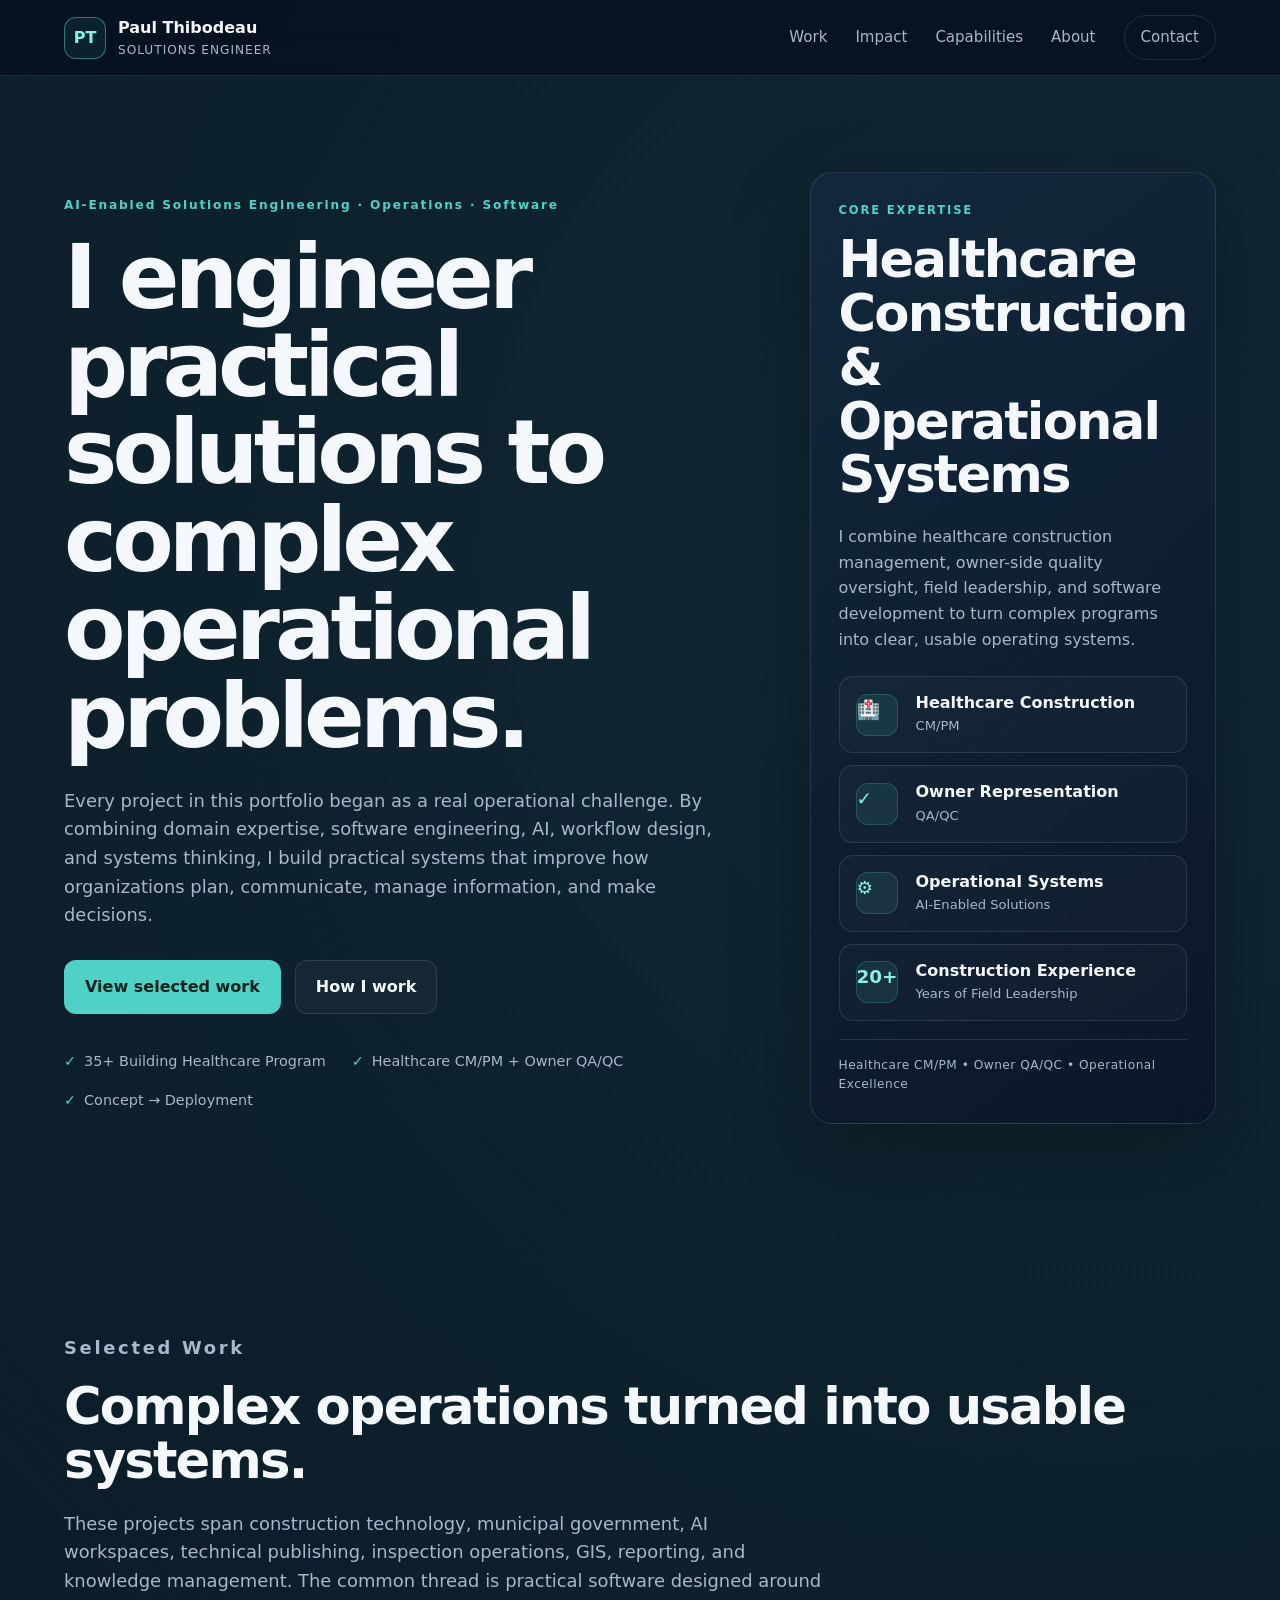
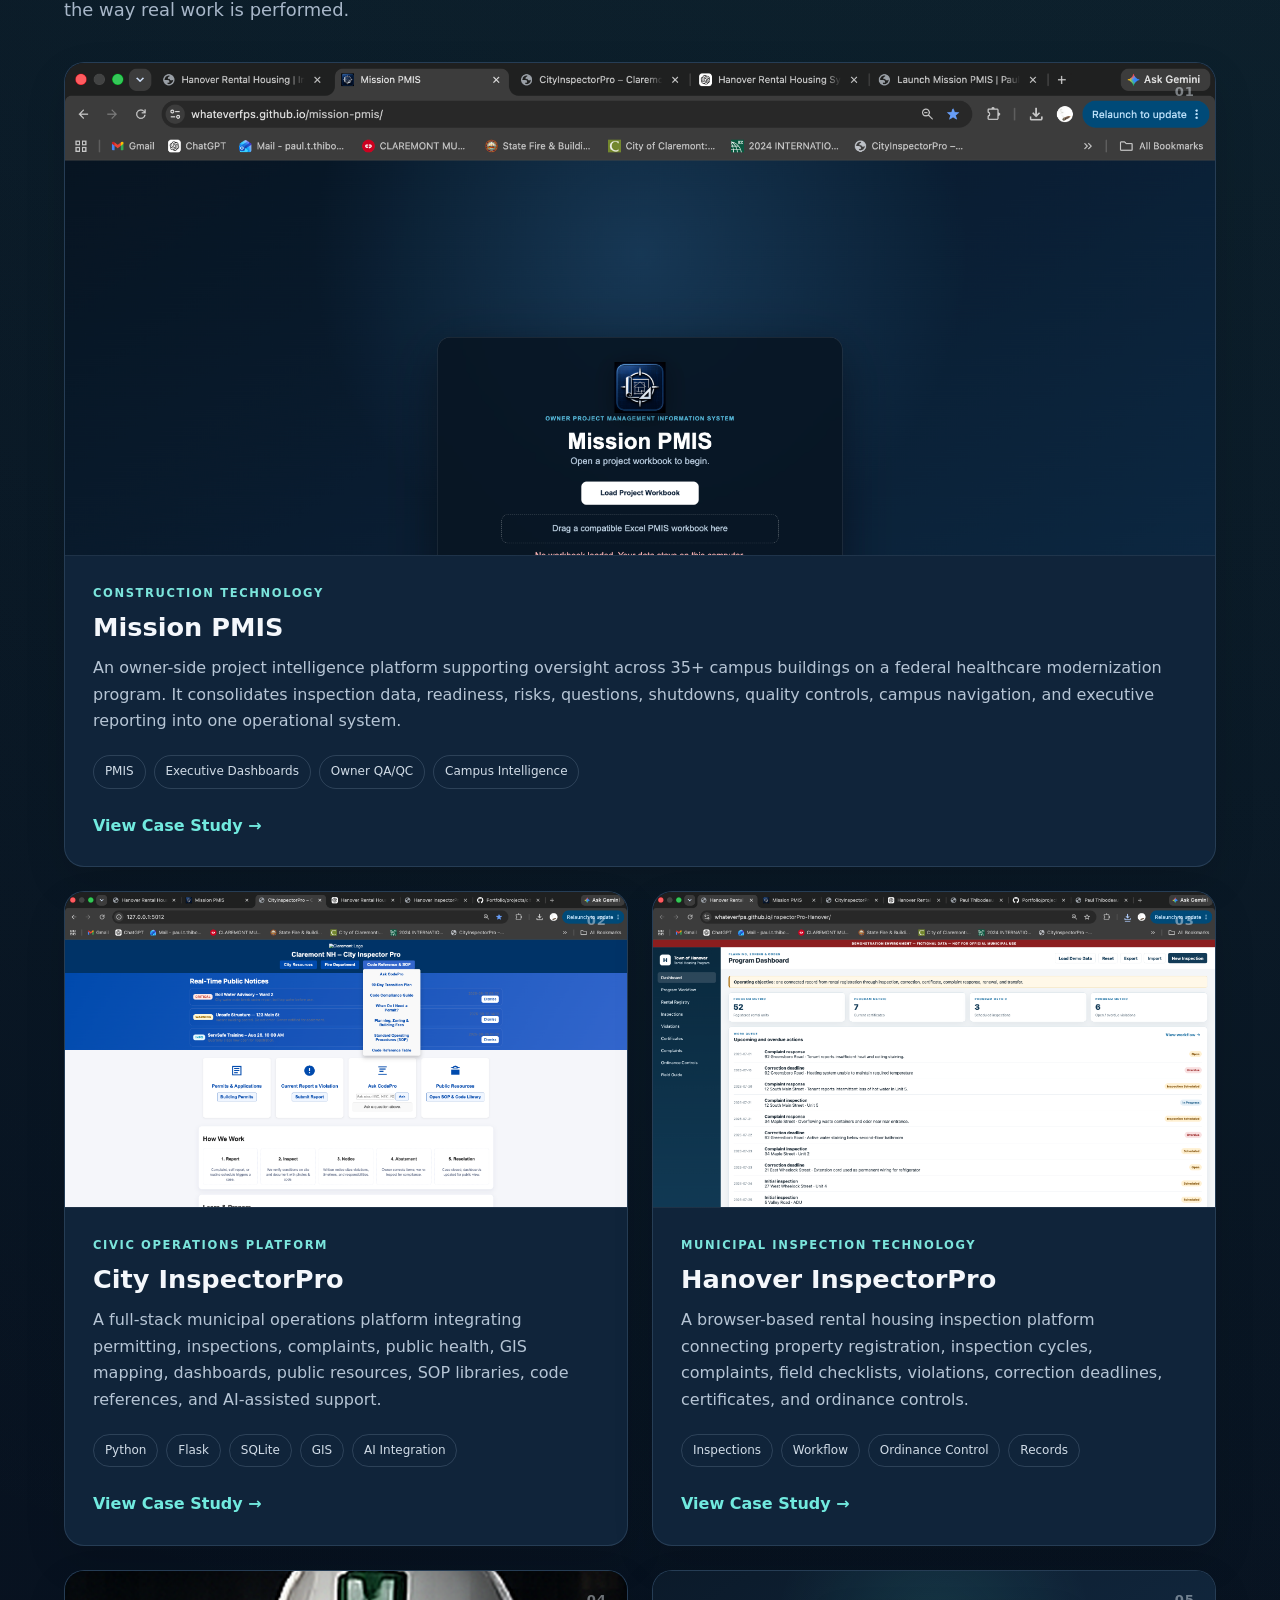
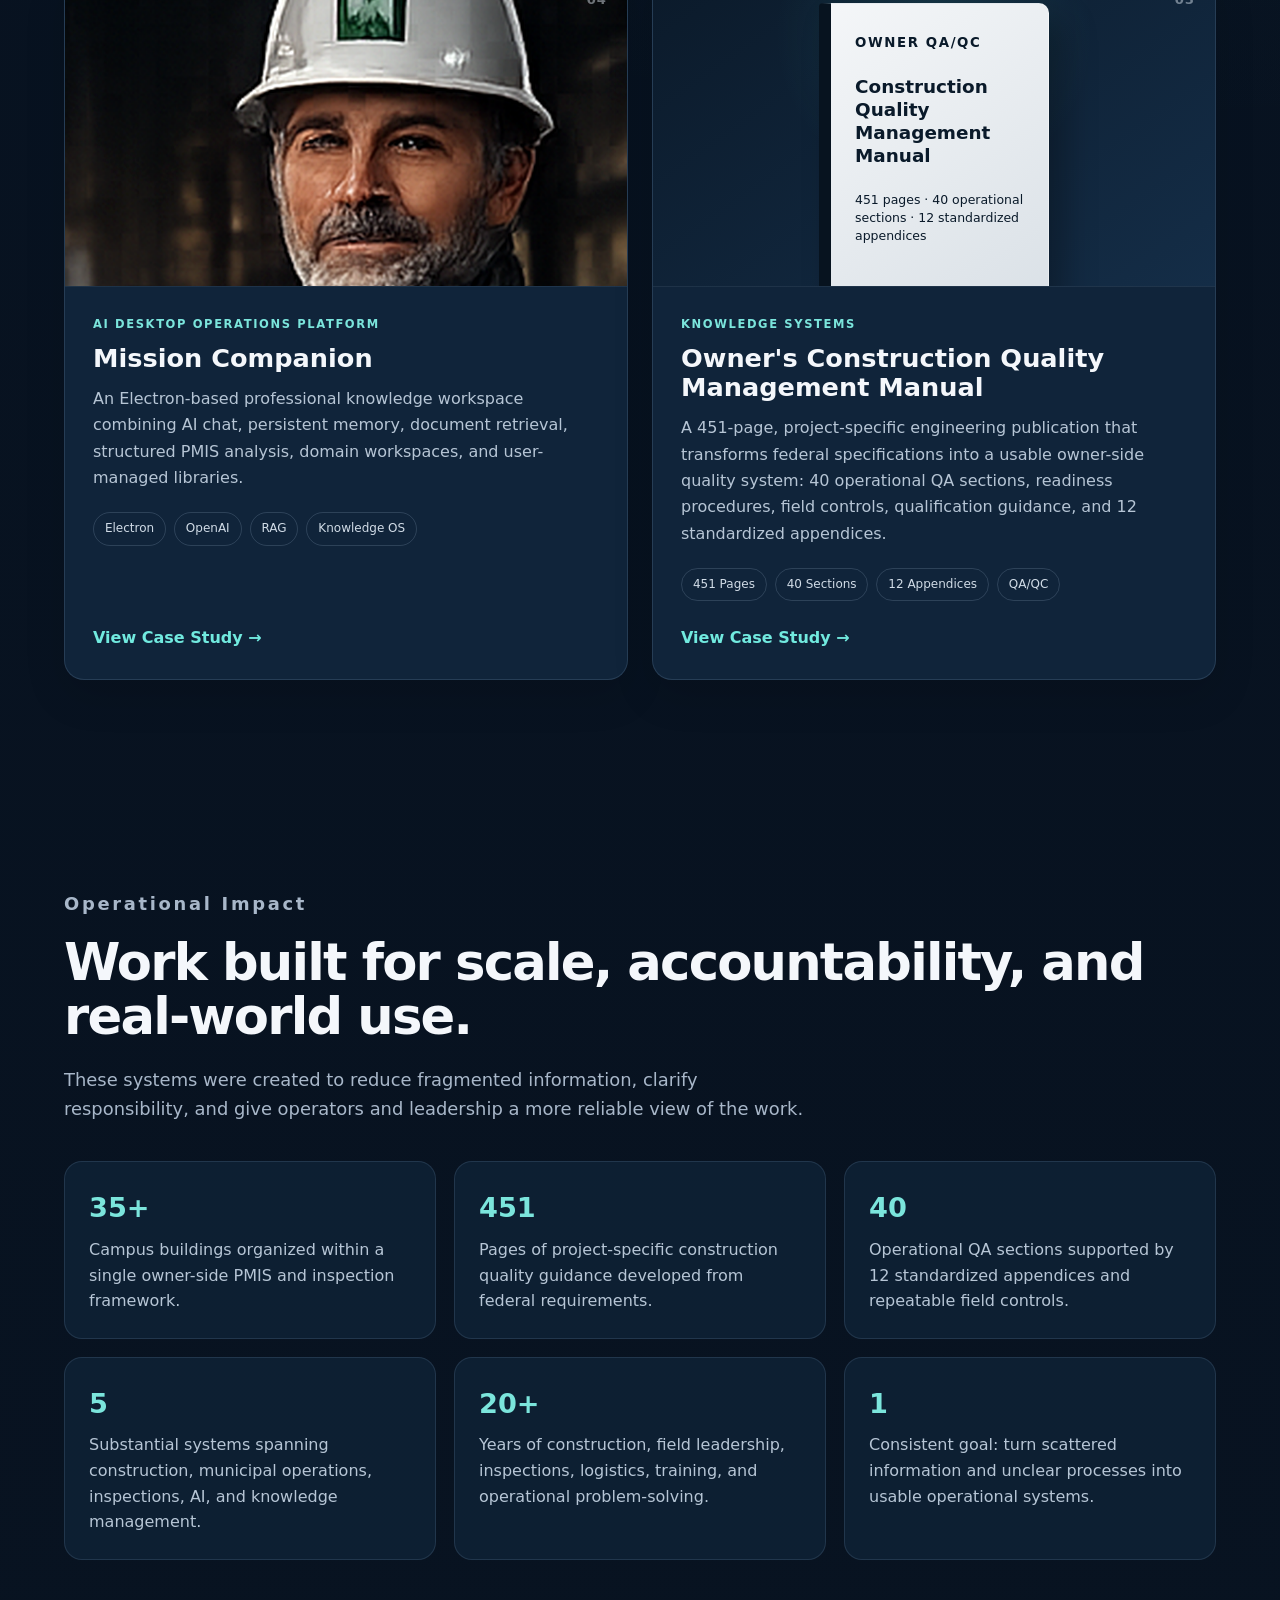
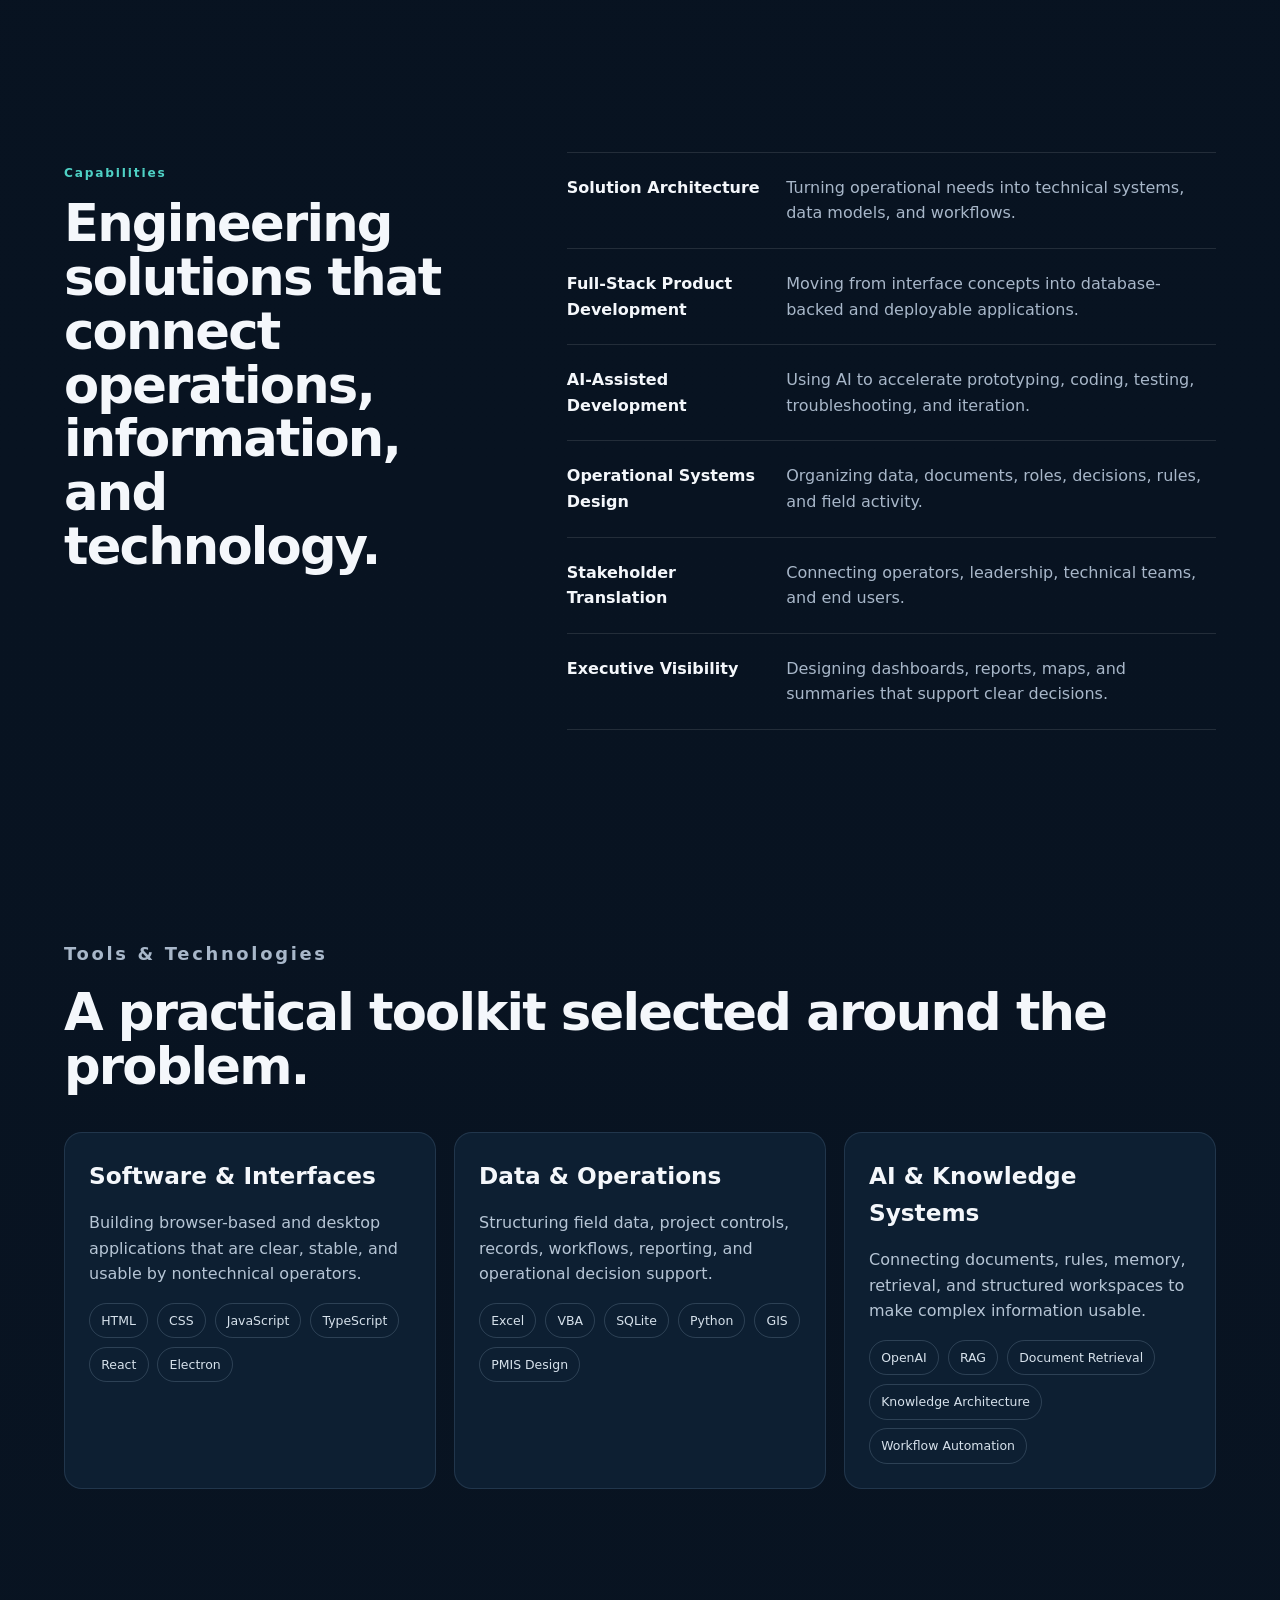
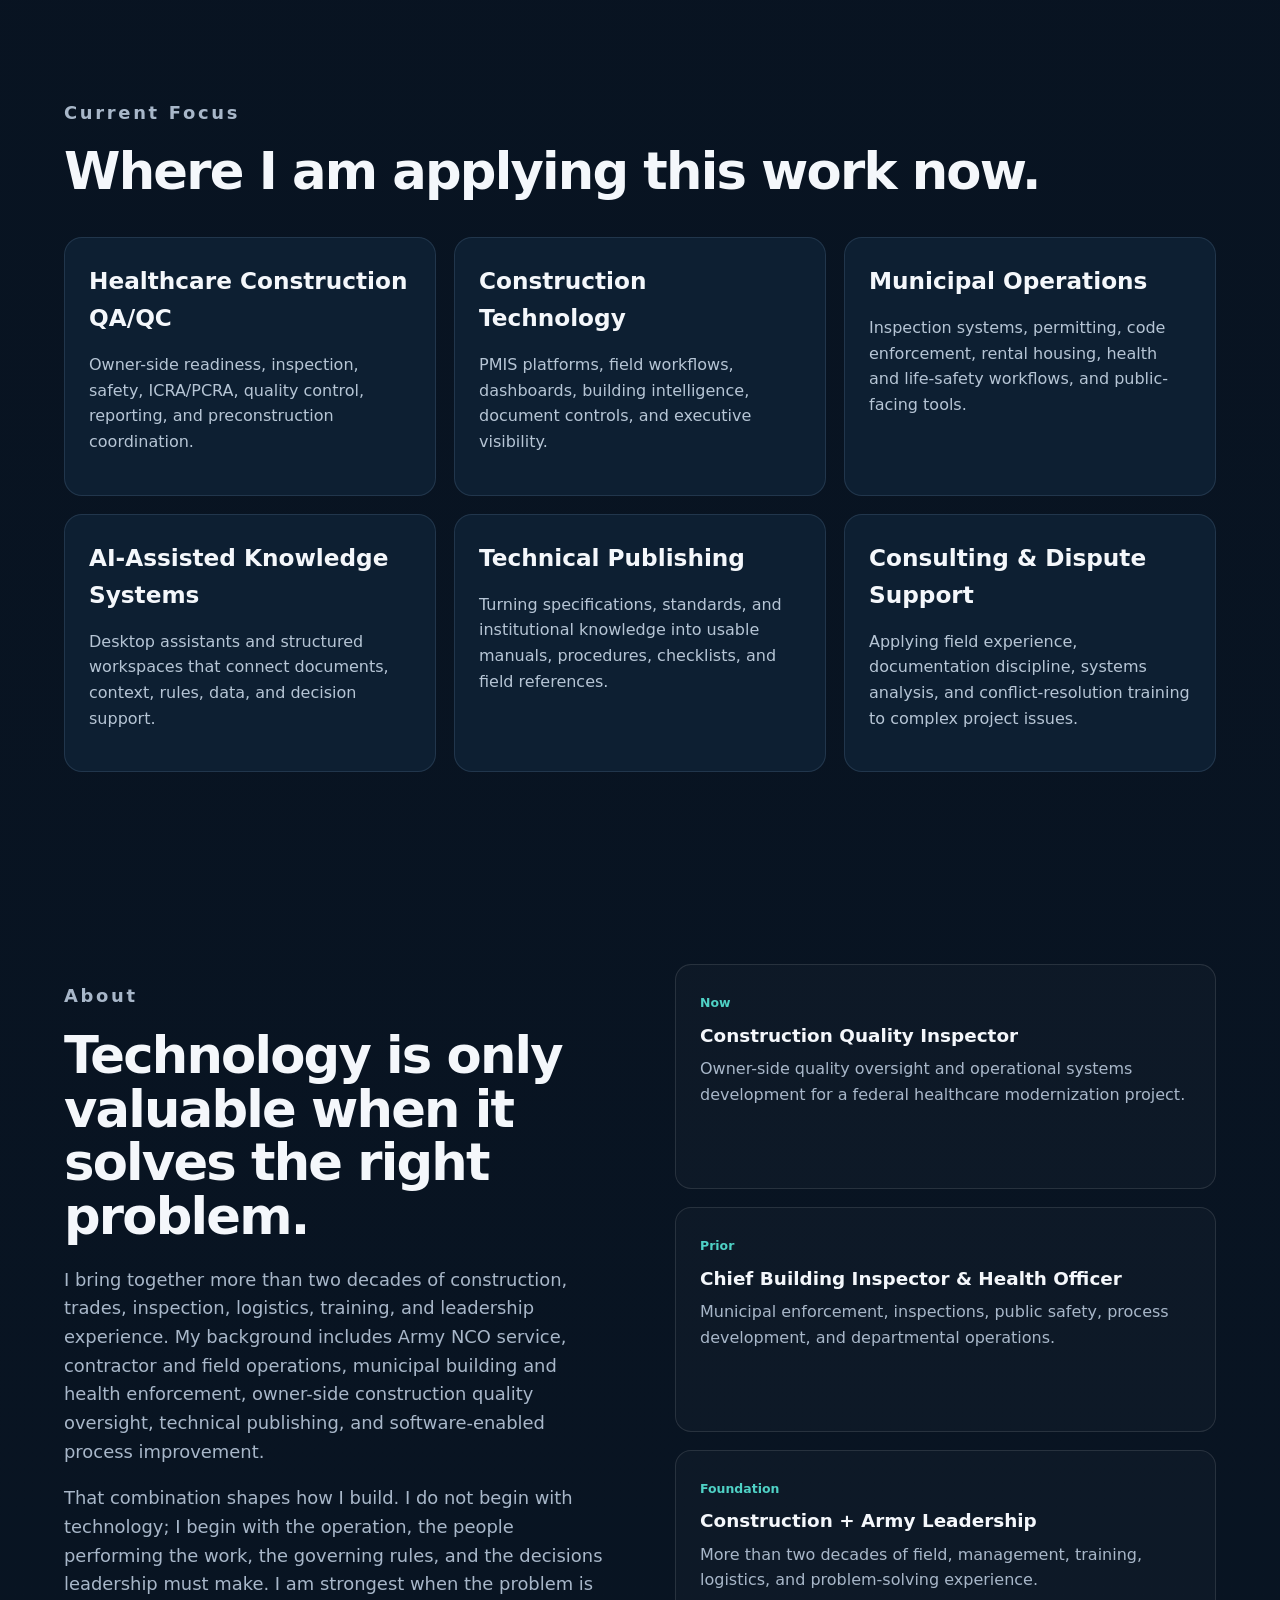
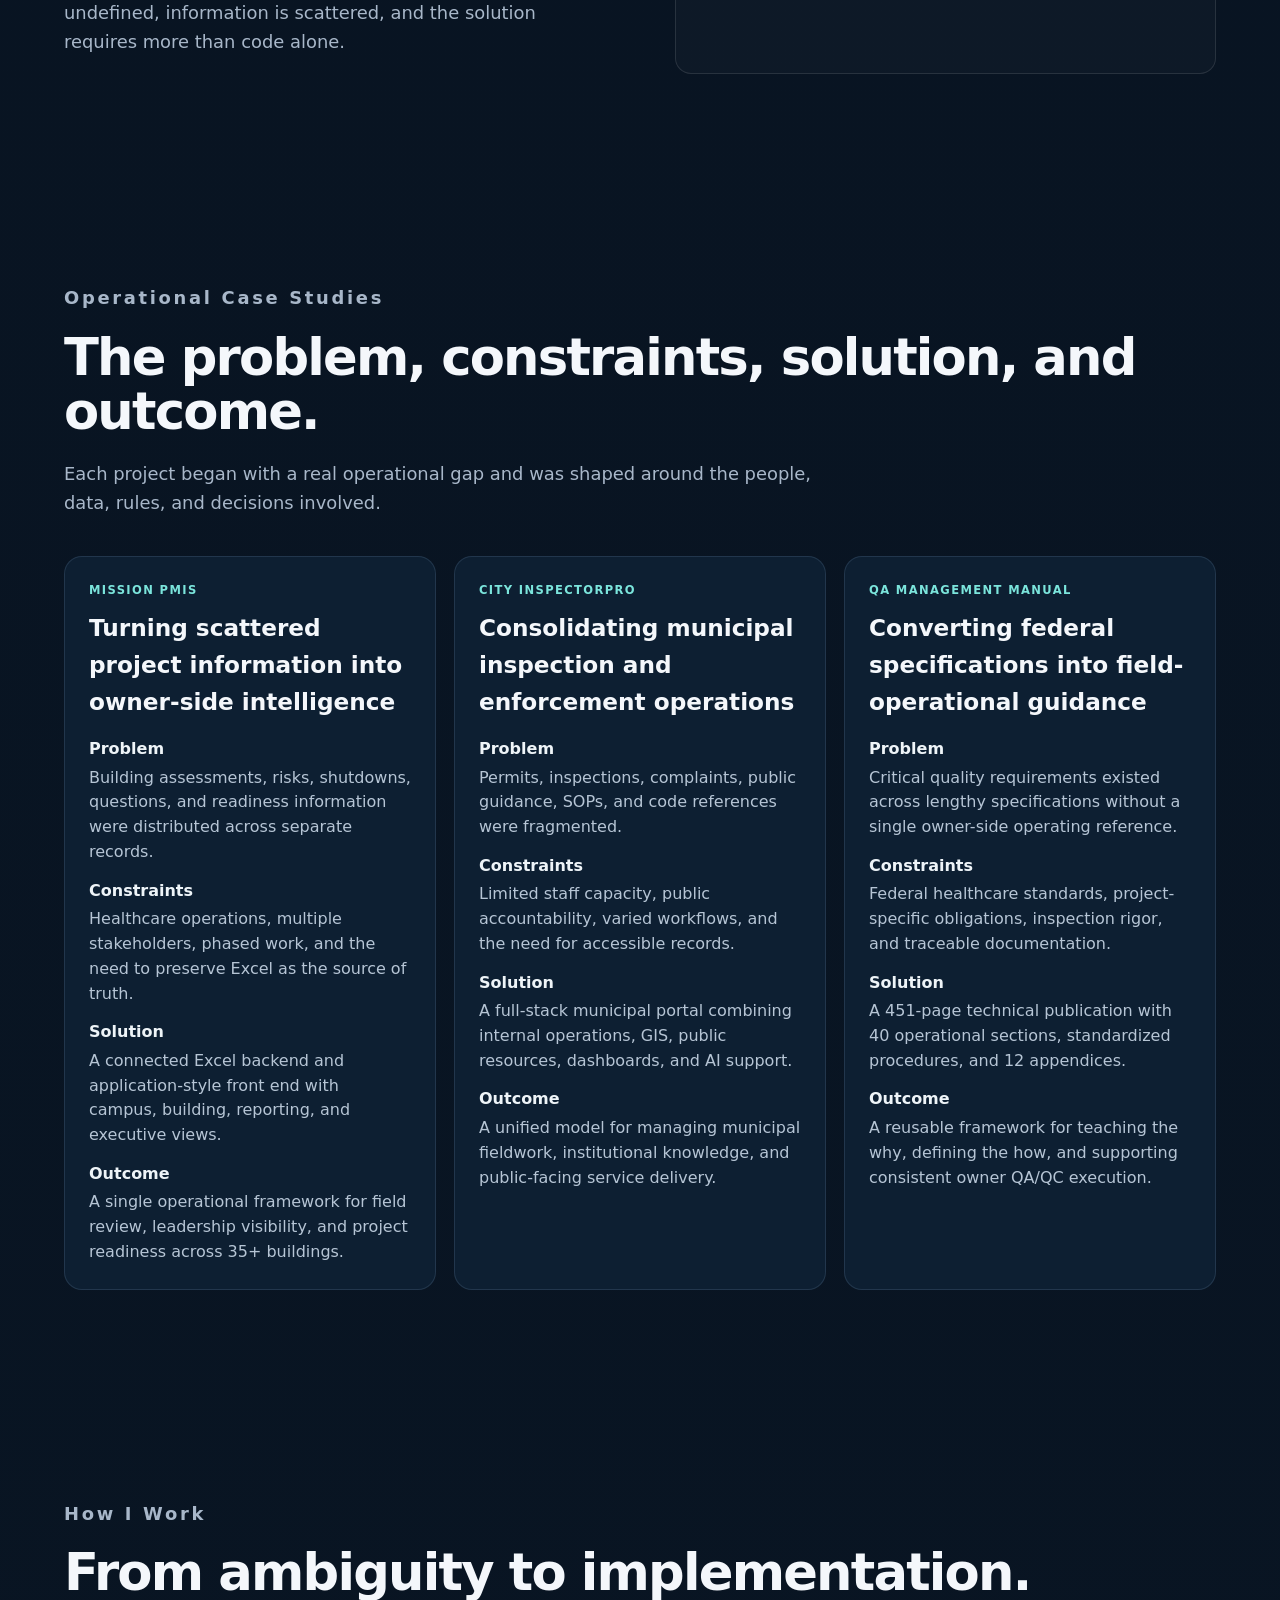
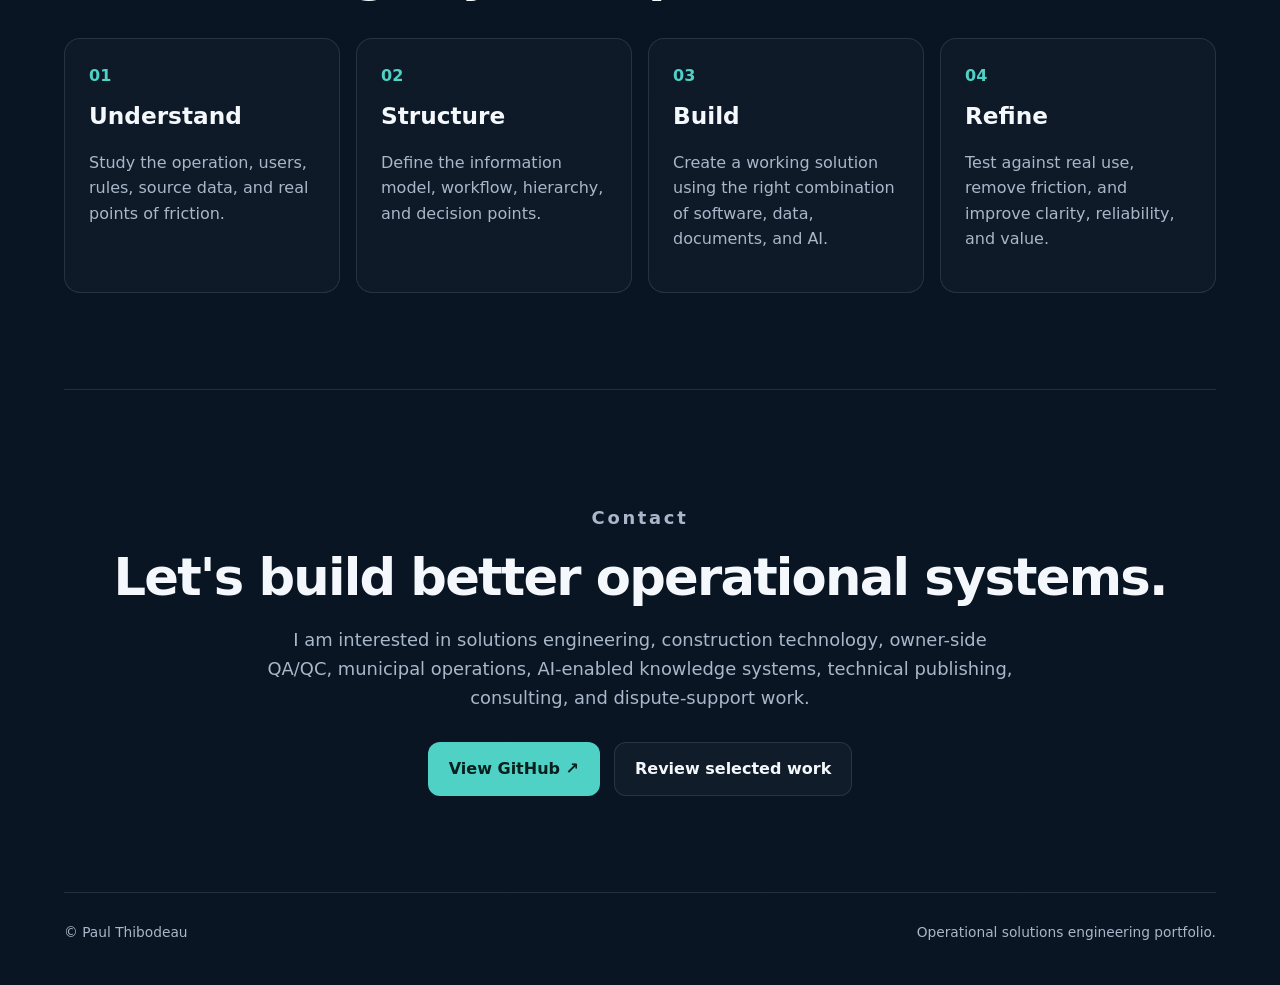
==== commit c40a8b9d: "Add files via upload" ====
--- a/index.html
+++ b/index.html
@@ -1,16 +1,13 @@
 <!DOCTYPE html>
+
 <html lang="en">
 <head>
-  <meta charset="utf-8">
-  <meta name="viewport" content="width=device-width, initial-scale=1">
-  <meta
-    name="description"
-    content="Paul Thibodeau — Operational Solutions Engineer building AI-enabled software, knowledge systems, and practical tools for complex operations."
-  >
-  <title>Paul Thibodeau | Operational Solutions Engineer</title>
-  <link href="assets/styles.css" rel="stylesheet">
-
-  <style>
+<meta charset="utf-8"/>
+<meta content="width=device-width, initial-scale=1" name="viewport"/>
+<meta content="Paul Thibodeau — Operational Solutions Engineer building AI-enabled software, knowledge systems, and practical tools for complex operations." name="description"/>
+<title>Paul Thibodeau | Operational Solutions Engineer</title>
+<link href="assets/styles.css" rel="stylesheet"/>
+<style>
     /* Independent project showcase classes avoid conflicts with the legacy card CSS. */
     .showcase-grid {
       display: grid;
@@ -307,398 +304,313 @@
     }
   </style>
 </head>
-
 <body>
-  <header class="site-header">
-    <a class="brand" href="#top">
-      <span class="brand-mark">PT</span>
-      <span><strong>Paul Thibodeau</strong><small>Solutions Engineer</small></span>
-    </a>
-
-    <button aria-label="Toggle navigation" class="menu-toggle">☰</button>
-
-    <nav class="site-nav" aria-label="Primary navigation">
-      <a href="#work">Work</a>
-      <a href="#impact">Impact</a>
-      <a href="#capabilities">Capabilities</a>
-      <a href="#about">About</a>
-      <a class="nav-cta" href="#contact">Contact</a>
-    </nav>
-  </header>
-
-  <main id="top">
-    <section class="hero section">
-      <div class="hero-copy">
-        <p class="eyebrow">AI-Enabled Solutions Engineering · Operations · Software</p>
-        <h1>I engineer practical solutions to complex operational problems.</h1>
-
-        <p class="hero-lead">
+<header class="site-header">
+<a class="brand" href="#top">
+<span class="brand-mark">PT</span>
+<span><strong>Paul Thibodeau</strong><small>Solutions Engineer</small></span>
+</a>
+<button aria-label="Toggle navigation" class="menu-toggle">☰</button>
+<nav aria-label="Primary navigation" class="site-nav">
+<a href="#work">Work</a>
+<a href="#impact">Impact</a>
+<a href="#capabilities">Capabilities</a>
+<a href="#about">About</a>
+<a class="nav-cta" href="#contact">Contact</a>
+</nav>
+</header>
+<main id="top">
+<section class="hero section">
+<div class="hero-copy">
+<p class="eyebrow">AI-Enabled Solutions Engineering · Operations · Software</p>
+<h1>I engineer practical solutions to complex operational problems.</h1>
+<p class="hero-lead">
           Every project in this portfolio began as a real operational challenge. By combining domain expertise,
           software engineering, AI, workflow design, and systems thinking, I build practical systems that improve
           how organizations plan, communicate, manage information, and make decisions.
         </p>
-
-        <div class="hero-actions">
-          <a class="button primary" href="#work">View selected work</a>
-          <a class="button secondary" href="#about">How I work</a>
-        </div>
-
-        <div class="hero-proof">
-          <span>35+ Building Program</span>
-          <span>Healthcare CM/PM + Owner QA/QC</span>
-          <span>Concept → Deployment</span>
-        </div>
-      </div>
-
-      <aside class="hero-panel expertise-panel">
-        <div class="panel-label">CORE EXPERTISE</div>
-        <h2>Healthcare CM/PM &amp; Owner QA/QC</h2>
-
-        <p>
-          I combine construction leadership, owner-side quality oversight, and operational systems engineering to improve how complex projects are planned, documented, coordinated, and delivered.
-        </p>
-
-        <div class="expertise-grid">
-          <div class="expertise-card">
-            <span class="expertise-icon" aria-hidden="true">
-              <svg viewBox="0 0 24 24"><path d="M4 21V5a2 2 0 0 1 2-2h9a2 2 0 0 1 2 2v16M8 7h5M8 11h5M8 15h2M14 21v-4h4v4M2 21h20"/></svg>
-            </span>
-            <div><strong>Healthcare</strong><span>Construction CM/PM</span></div>
-          </div>
-          <div class="expertise-card">
-            <span class="expertise-icon" aria-hidden="true">
-              <svg viewBox="0 0 24 24"><path d="M12 3 4 6v5c0 5.2 3.4 8.8 8 10 4.6-1.2 8-4.8 8-10V6l-8-3Z"/><path d="m8.5 12 2.2 2.2 4.8-5"/></svg>
-            </span>
-            <div><strong>Owner</strong><span>QA/QC Leadership</span></div>
-          </div>
-          <div class="expertise-card">
-            <span class="expertise-icon" aria-hidden="true">
-              <svg viewBox="0 0 24 24"><path d="M4 19h16M6 16V8M10 16V5M14 16v-6M18 16V3"/></svg>
-            </span>
-            <div><strong>20+</strong><span>Years Construction Experience</span></div>
-          </div>
-          <div class="expertise-card">
-            <span class="expertise-icon" aria-hidden="true">
-              <svg viewBox="0 0 24 24"><rect x="3" y="3" width="7" height="7" rx="1"/><rect x="14" y="3" width="7" height="7" rx="1"/><rect x="3" y="14" width="7" height="7" rx="1"/><rect x="14" y="14" width="7" height="7" rx="1"/><path d="M10 6.5h4M6.5 10v4M17.5 10v4M10 17.5h4"/></svg>
-            </span>
-            <div><strong>5</strong><span>Operational Systems Built</span></div>
-          </div>
-        </div>
-
-        <div class="expertise-footer">Healthcare Construction • Operational Excellence • AI-Enabled Workflows</div>
-      </aside>
-    </section>
-
-    <section class="section" id="work">
-      <div class="section-heading">
-        <p class="eyebrow">Selected Work</p>
-        <h2>Complex operations turned into usable systems.</h2>
-        <p>
+<div class="hero-actions">
+<a class="button primary" href="#work">View selected work</a>
+<a class="button secondary" href="#about">How I work</a>
+</div>
+<div class="hero-proof">
+<span>35+ Building Healthcare Program</span>
+<span>Healthcare CM/PM + Owner QA/QC</span>
+<span>Concept → Deployment</span>
+</div>
+</div>
+<aside class="hero-panel"><div class="panel-label">CORE EXPERTISE</div><h2>Healthcare Construction &amp; Operational Systems</h2><p>I combine healthcare construction management, owner-side quality oversight, field leadership, and software development to turn complex programs into clear, usable operating systems.</p><div class="expertise-grid"><div class="expertise-card"><span class="expertise-icon">🏥</span><div><strong>Healthcare Construction</strong><span>CM/PM</span></div></div><div class="expertise-card"><span class="expertise-icon">✓</span><div><strong>Owner Representation</strong><span>QA/QC</span></div></div><div class="expertise-card"><span class="expertise-icon">⚙</span><div><strong>Operational Systems</strong><span>AI-Enabled Solutions</span></div></div><div class="expertise-card"><span class="expertise-icon">20+</span><div><strong>Construction Experience</strong><span>Years of Field Leadership</span></div></div></div><div class="expertise-footer">Healthcare CM/PM • Owner QA/QC • Operational Excellence</div></aside>
+</section>
+<section class="section" id="work">
+<div class="section-heading">
+<p class="eyebrow">Selected Work</p>
+<h2>Complex operations turned into usable systems.</h2>
+<p>
           These projects span construction technology, municipal government, AI workspaces, technical publishing,
           inspection operations, GIS, reporting, and knowledge management. The common thread is practical software
           designed around the way real work is performed.
         </p>
-      </div>
-
-      <div class="showcase-grid">
-        <article class="showcase-card flagship">
-          <div class="showcase-media">
-            <img src="assets/images/pmis-dashboard.png" alt="Mission PMIS operational dashboard">
-          </div>
-          <span class="showcase-index">01</span>
-
-          <div class="showcase-body">
-            <p class="showcase-type">Construction Technology</p>
-            <h3 class="showcase-title">Mission PMIS</h3>
-            <p class="showcase-description">
+</div>
+<div class="showcase-grid">
+<article class="showcase-card flagship">
+<div class="showcase-media">
+<img alt="Mission PMIS operational dashboard" src="assets/images/pmis-dashboard.png"/>
+</div>
+<span class="showcase-index">01</span>
+<div class="showcase-body">
+<p class="showcase-type">Construction Technology</p>
+<h3 class="showcase-title">Mission PMIS</h3>
+<p class="showcase-description">
               An owner-side project intelligence platform supporting oversight across 35+ campus buildings on a federal healthcare modernization program. It consolidates inspection data, readiness, risks, questions, shutdowns, quality controls, campus navigation, and executive reporting into one operational system.
             </p>
-
-            <div class="showcase-tags">
-              <span>PMIS</span><span>Executive Dashboards</span><span>Owner QA/QC</span><span>Campus Intelligence</span>
-            </div>
-
-            <div class="showcase-links">
-              <a class="case-link" href="projects/mission-pmis.html">View Case Study →</a>
-            </div>
-          </div>
-        </article>
-
-        <article class="showcase-card">
-          <div class="showcase-media">
-            <img src="assets/images/cityinspector-portal.png" alt="City InspectorPro municipal operations portal">
-          </div>
-          <span class="showcase-index">02</span>
-
-          <div class="showcase-body">
-            <p class="showcase-type">Civic Operations Platform</p>
-            <h3 class="showcase-title">City InspectorPro</h3>
-            <p class="showcase-description">
+<div class="showcase-tags">
+<span>PMIS</span><span>Executive Dashboards</span><span>Owner QA/QC</span><span>Campus Intelligence</span>
+</div>
+<div class="showcase-links">
+<a class="case-link" href="projects/mission-pmis.html">View Case Study →</a>
+</div>
+</div>
+</article>
+<article class="showcase-card">
+<div class="showcase-media">
+<img alt="City InspectorPro municipal operations portal" src="assets/images/cityinspector-portal.png"/>
+</div>
+<span class="showcase-index">02</span>
+<div class="showcase-body">
+<p class="showcase-type">Civic Operations Platform</p>
+<h3 class="showcase-title">City InspectorPro</h3>
+<p class="showcase-description">
               A full-stack municipal operations platform integrating permitting, inspections, complaints,
               public health, GIS mapping, dashboards, public resources, SOP libraries, code references,
               and AI-assisted support.
             </p>
-
-            <div class="showcase-tags">
-              <span>Python</span><span>Flask</span><span>SQLite</span><span>GIS</span><span>AI Integration</span>
-            </div>
-
-            <div class="showcase-links">
-              <a class="case-link" href="projects/city-inspectorpro.html">View Case Study →</a>
-            </div>
-          </div>
-        </article>
-
-        <article class="showcase-card">
-          <div class="showcase-media">
-            <img src="assets/images/inspector-dashboard.png" alt="Hanover InspectorPro rental housing dashboard">
-          </div>
-          <span class="showcase-index">03</span>
-
-          <div class="showcase-body">
-            <p class="showcase-type">Municipal Inspection Technology</p>
-            <h3 class="showcase-title">Hanover InspectorPro</h3>
-            <p class="showcase-description">
+<div class="showcase-tags">
+<span>Python</span><span>Flask</span><span>SQLite</span><span>GIS</span><span>AI Integration</span>
+</div>
+<div class="showcase-links">
+<a class="case-link" href="projects/city-inspectorpro.html">View Case Study →</a>
+</div>
+</div>
+</article>
+<article class="showcase-card">
+<div class="showcase-media">
+<img alt="Hanover InspectorPro rental housing dashboard" src="assets/images/inspector-dashboard.png"/>
+</div>
+<span class="showcase-index">03</span>
+<div class="showcase-body">
+<p class="showcase-type">Municipal Inspection Technology</p>
+<h3 class="showcase-title">Hanover InspectorPro</h3>
+<p class="showcase-description">
               A browser-based rental housing inspection platform connecting property registration, inspection cycles,
               complaints, field checklists, violations, correction deadlines, certificates, and ordinance controls.
             </p>
-
-            <div class="showcase-tags">
-              <span>Inspections</span><span>Workflow</span><span>Ordinance Control</span><span>Records</span>
-            </div>
-
-            <div class="showcase-links">
-              <a class="case-link" href="projects/inspectorpro.html">View Case Study →</a>
-            </div>
-          </div>
-        </article>
-
-        <article class="showcase-card">
-          <div class="showcase-media companion">
-            <img src="assets/mission-companion/chief-portrait.png" alt="Mission Companion desktop assistant character">
-          </div>
-          <span class="showcase-index">04</span>
-
-          <div class="showcase-body">
-            <p class="showcase-type">AI Desktop Operations Platform</p>
-            <h3 class="showcase-title">Mission Companion</h3>
-            <p class="showcase-description">
+<div class="showcase-tags">
+<span>Inspections</span><span>Workflow</span><span>Ordinance Control</span><span>Records</span>
+</div>
+<div class="showcase-links">
+<a class="case-link" href="projects/inspectorpro.html">View Case Study →</a>
+</div>
+</div>
+</article>
+<article class="showcase-card">
+<div class="showcase-media companion">
+<img alt="Mission Companion desktop assistant character" src="assets/mission-companion/chief-portrait.png"/>
+</div>
+<span class="showcase-index">04</span>
+<div class="showcase-body">
+<p class="showcase-type">AI Desktop Operations Platform</p>
+<h3 class="showcase-title">Mission Companion</h3>
+<p class="showcase-description">
               An Electron-based professional knowledge workspace combining AI chat, persistent memory,
               document retrieval, structured PMIS analysis, domain workspaces, and user-managed libraries.
             </p>
-
-            <div class="showcase-tags">
-              <span>Electron</span><span>OpenAI</span><span>RAG</span><span>Knowledge OS</span>
-            </div>
-
-            <div class="showcase-links">
-              <a class="case-link" href="projects/mission-companion.html">View Case Study →</a>
-            </div>
-          </div>
-        </article>
-
-        <article class="showcase-card">
-          <div class="showcase-media">
-            <div class="manual-visual" aria-label="Owner's Construction Quality Management Manual visual">
-              <div class="manual-book">
-                <small>Owner QA/QC</small>
-                <strong>Construction Quality Management Manual</strong>
-                <span>451 pages · 40 operational sections · 12 standardized appendices</span>
-              </div>
-            </div>
-          </div>
-          <span class="showcase-index">05</span>
-
-          <div class="showcase-body">
-            <p class="showcase-type">Knowledge Systems</p>
-            <h3 class="showcase-title">Owner's Construction Quality Management Manual</h3>
-            <p class="showcase-description">
+<div class="showcase-tags">
+<span>Electron</span><span>OpenAI</span><span>RAG</span><span>Knowledge OS</span>
+</div>
+<div class="showcase-links">
+<a class="case-link" href="projects/mission-companion.html">View Case Study →</a>
+</div>
+</div>
+</article>
+<article class="showcase-card">
+<div class="showcase-media">
+<div aria-label="Owner's Construction Quality Management Manual visual" class="manual-visual">
+<div class="manual-book">
+<small>Owner QA/QC</small>
+<strong>Construction Quality Management Manual</strong>
+<span>451 pages · 40 operational sections · 12 standardized appendices</span>
+</div>
+</div>
+</div>
+<span class="showcase-index">05</span>
+<div class="showcase-body">
+<p class="showcase-type">Knowledge Systems</p>
+<h3 class="showcase-title">Owner's Construction Quality Management Manual</h3>
+<p class="showcase-description">
               A 451-page, project-specific engineering publication that transforms federal specifications into a usable owner-side quality system: 40 operational QA sections, readiness procedures, field controls, qualification guidance, and 12 standardized appendices.
             </p>
-
-            <div class="showcase-tags">
-              <span>451 Pages</span><span>40 Sections</span><span>12 Appendices</span><span>QA/QC</span>
-            </div>
-
-            <div class="showcase-links">
-              <a class="case-link" href="projects/qa-manual.html">View Case Study →</a>
-            </div>
-          </div>
-        </article>
-      </div>
-    </section>
-
-    <section class="section" id="impact">
-      <div class="section-heading">
-        <p class="eyebrow">Operational Impact</p>
-        <h2>Work built for scale, accountability, and real-world use.</h2>
-        <p>
+<div class="showcase-tags">
+<span>451 Pages</span><span>40 Sections</span><span>12 Appendices</span><span>QA/QC</span>
+</div>
+<div class="showcase-links">
+<a class="case-link" href="projects/qa-manual.html">View Case Study →</a>
+</div>
+</div>
+</article>
+</div>
+</section>
+<section class="section" id="impact">
+<div class="section-heading">
+<p class="eyebrow">Operational Impact</p>
+<h2>Work built for scale, accountability, and real-world use.</h2>
+<p>
           These systems were created to reduce fragmented information, clarify responsibility, and give operators and leadership a more reliable view of the work.
         </p>
-      </div>
-
-      <div class="impact-grid">
-        <div class="impact-card"><strong>35+</strong><span>Campus buildings organized within a single owner-side PMIS and inspection framework.</span></div>
-        <div class="impact-card"><strong>451</strong><span>Pages of project-specific construction quality guidance developed from federal requirements.</span></div>
-        <div class="impact-card"><strong>40</strong><span>Operational QA sections supported by 12 standardized appendices and repeatable field controls.</span></div>
-        <div class="impact-card"><strong>5</strong><span>Substantial systems spanning construction, municipal operations, inspections, AI, and knowledge management.</span></div>
-        <div class="impact-card"><strong>20+</strong><span>Years of construction, field leadership, inspections, logistics, training, and operational problem-solving.</span></div>
-        <div class="impact-card"><strong>1</strong><span>Consistent goal: turn scattered information and unclear processes into usable operational systems.</span></div>
-      </div>
-    </section>
-
-    <section class="section split-section" id="capabilities">
-      <div>
-        <p class="eyebrow">Capabilities</p>
-        <h2>Engineering solutions that connect operations, information, and technology.</h2>
-      </div>
-
-      <div class="capability-list">
-        <div><strong>Solution Architecture</strong><span>Turning operational needs into technical systems, data models, and workflows.</span></div>
-        <div><strong>Full-Stack Product Development</strong><span>Moving from interface concepts into database-backed and deployable applications.</span></div>
-        <div><strong>AI-Assisted Development</strong><span>Using AI to accelerate prototyping, coding, testing, troubleshooting, and iteration.</span></div>
-        <div><strong>Operational Systems Design</strong><span>Organizing data, documents, roles, decisions, rules, and field activity.</span></div>
-        <div><strong>Stakeholder Translation</strong><span>Connecting operators, leadership, technical teams, and end users.</span></div>
-        <div><strong>Executive Visibility</strong><span>Designing dashboards, reports, maps, and summaries that support clear decisions.</span></div>
-      </div>
-    </section>
-
-    <section class="section">
-      <div class="section-heading">
-        <p class="eyebrow">Tools &amp; Technologies</p>
-        <h2>A practical toolkit selected around the problem.</h2>
-      </div>
-
-      <div class="toolkit-grid">
-        <div class="toolkit-card">
-          <h3>Software &amp; Interfaces</h3>
-          <p>Building browser-based and desktop applications that are clear, stable, and usable by nontechnical operators.</p>
-          <div class="tool-list"><span>HTML</span><span>CSS</span><span>JavaScript</span><span>TypeScript</span><span>React</span><span>Electron</span></div>
-        </div>
-        <div class="toolkit-card">
-          <h3>Data &amp; Operations</h3>
-          <p>Structuring field data, project controls, records, workflows, reporting, and operational decision support.</p>
-          <div class="tool-list"><span>Excel</span><span>VBA</span><span>SQLite</span><span>Python</span><span>GIS</span><span>PMIS Design</span></div>
-        </div>
-        <div class="toolkit-card">
-          <h3>AI &amp; Knowledge Systems</h3>
-          <p>Connecting documents, rules, memory, retrieval, and structured workspaces to make complex information usable.</p>
-          <div class="tool-list"><span>OpenAI</span><span>RAG</span><span>Document Retrieval</span><span>Knowledge Architecture</span><span>Workflow Automation</span></div>
-        </div>
-      </div>
-    </section>
-
-    <section class="section">
-      <div class="section-heading">
-        <p class="eyebrow">Current Focus</p>
-        <h2>Where I am applying this work now.</h2>
-      </div>
-
-      <div class="focus-grid">
-        <div class="focus-card"><h3>Healthcare Construction QA/QC</h3><p>Owner-side readiness, inspection, safety, ICRA/PCRA, quality control, reporting, and preconstruction coordination.</p></div>
-        <div class="focus-card"><h3>Construction Technology</h3><p>PMIS platforms, field workflows, dashboards, building intelligence, document controls, and executive visibility.</p></div>
-        <div class="focus-card"><h3>Municipal Operations</h3><p>Inspection systems, permitting, code enforcement, rental housing, health and life-safety workflows, and public-facing tools.</p></div>
-        <div class="focus-card"><h3>AI-Assisted Knowledge Systems</h3><p>Desktop assistants and structured workspaces that connect documents, context, rules, data, and decision support.</p></div>
-        <div class="focus-card"><h3>Technical Publishing</h3><p>Turning specifications, standards, and institutional knowledge into usable manuals, procedures, checklists, and field references.</p></div>
-        <div class="focus-card"><h3>Consulting &amp; Dispute Support</h3><p>Applying field experience, documentation discipline, systems analysis, and conflict-resolution training to complex project issues.</p></div>
-      </div>
-    </section>
-
-    <section class="section about-section" id="about">
-      <div class="about-copy">
-        <p class="eyebrow">About</p>
-        <h2>Technology is only valuable when it solves the right problem.</h2>
-        <p>
+</div>
+<div class="impact-grid">
+<div class="impact-card"><strong>35+</strong><span>Campus buildings organized within a single owner-side PMIS and inspection framework.</span></div>
+<div class="impact-card"><strong>451</strong><span>Pages of project-specific construction quality guidance developed from federal requirements.</span></div>
+<div class="impact-card"><strong>40</strong><span>Operational QA sections supported by 12 standardized appendices and repeatable field controls.</span></div>
+<div class="impact-card"><strong>5</strong><span>Substantial systems spanning construction, municipal operations, inspections, AI, and knowledge management.</span></div>
+<div class="impact-card"><strong>20+</strong><span>Years of construction, field leadership, inspections, logistics, training, and operational problem-solving.</span></div>
+<div class="impact-card"><strong>1</strong><span>Consistent goal: turn scattered information and unclear processes into usable operational systems.</span></div>
+</div>
+</section>
+<section class="section split-section" id="capabilities">
+<div>
+<p class="eyebrow">Capabilities</p>
+<h2>Engineering solutions that connect operations, information, and technology.</h2>
+</div>
+<div class="capability-list">
+<div><strong>Solution Architecture</strong><span>Turning operational needs into technical systems, data models, and workflows.</span></div>
+<div><strong>Full-Stack Product Development</strong><span>Moving from interface concepts into database-backed and deployable applications.</span></div>
+<div><strong>AI-Assisted Development</strong><span>Using AI to accelerate prototyping, coding, testing, troubleshooting, and iteration.</span></div>
+<div><strong>Operational Systems Design</strong><span>Organizing data, documents, roles, decisions, rules, and field activity.</span></div>
+<div><strong>Stakeholder Translation</strong><span>Connecting operators, leadership, technical teams, and end users.</span></div>
+<div><strong>Executive Visibility</strong><span>Designing dashboards, reports, maps, and summaries that support clear decisions.</span></div>
+</div>
+</section>
+<section class="section">
+<div class="section-heading">
+<p class="eyebrow">Tools &amp; Technologies</p>
+<h2>A practical toolkit selected around the problem.</h2>
+</div>
+<div class="toolkit-grid">
+<div class="toolkit-card">
+<h3>Software &amp; Interfaces</h3>
+<p>Building browser-based and desktop applications that are clear, stable, and usable by nontechnical operators.</p>
+<div class="tool-list"><span>HTML</span><span>CSS</span><span>JavaScript</span><span>TypeScript</span><span>React</span><span>Electron</span></div>
+</div>
+<div class="toolkit-card">
+<h3>Data &amp; Operations</h3>
+<p>Structuring field data, project controls, records, workflows, reporting, and operational decision support.</p>
+<div class="tool-list"><span>Excel</span><span>VBA</span><span>SQLite</span><span>Python</span><span>GIS</span><span>PMIS Design</span></div>
+</div>
+<div class="toolkit-card">
+<h3>AI &amp; Knowledge Systems</h3>
+<p>Connecting documents, rules, memory, retrieval, and structured workspaces to make complex information usable.</p>
+<div class="tool-list"><span>OpenAI</span><span>RAG</span><span>Document Retrieval</span><span>Knowledge Architecture</span><span>Workflow Automation</span></div>
+</div>
+</div>
+</section>
+<section class="section">
+<div class="section-heading">
+<p class="eyebrow">Current Focus</p>
+<h2>Where I am applying this work now.</h2>
+</div>
+<div class="focus-grid">
+<div class="focus-card"><h3>Healthcare Construction QA/QC</h3><p>Owner-side readiness, inspection, safety, ICRA/PCRA, quality control, reporting, and preconstruction coordination.</p></div>
+<div class="focus-card"><h3>Construction Technology</h3><p>PMIS platforms, field workflows, dashboards, building intelligence, document controls, and executive visibility.</p></div>
+<div class="focus-card"><h3>Municipal Operations</h3><p>Inspection systems, permitting, code enforcement, rental housing, health and life-safety workflows, and public-facing tools.</p></div>
+<div class="focus-card"><h3>AI-Assisted Knowledge Systems</h3><p>Desktop assistants and structured workspaces that connect documents, context, rules, data, and decision support.</p></div>
+<div class="focus-card"><h3>Technical Publishing</h3><p>Turning specifications, standards, and institutional knowledge into usable manuals, procedures, checklists, and field references.</p></div>
+<div class="focus-card"><h3>Consulting &amp; Dispute Support</h3><p>Applying field experience, documentation discipline, systems analysis, and conflict-resolution training to complex project issues.</p></div>
+</div>
+</section>
+<section class="section about-section" id="about">
+<div class="about-copy">
+<p class="eyebrow">About</p>
+<h2>Technology is only valuable when it solves the right problem.</h2>
+<p>
           I bring together more than two decades of construction, trades, inspection, logistics, training, and leadership experience. My background includes Army NCO service, contractor and field operations, municipal building and health enforcement, owner-side construction quality oversight, technical publishing, and software-enabled process improvement.
         </p>
-        <p>
+<p>
           That combination shapes how I build. I do not begin with technology; I begin with the operation, the people performing the work, the governing rules, and the decisions leadership must make. I am strongest when the problem is undefined, information is scattered, and the solution requires more than code alone.
         </p>
-      </div>
-
-      <div class="timeline">
-        <div><span>Now</span><strong>Construction Quality Inspector</strong><p>Owner-side quality oversight and operational systems development for a federal healthcare modernization project.</p></div>
-        <div><span>Prior</span><strong>Chief Building Inspector &amp; Health Officer</strong><p>Municipal enforcement, inspections, public safety, process development, and departmental operations.</p></div>
-        <div><span>Foundation</span><strong>Construction + Army Leadership</strong><p>More than two decades of field, management, training, logistics, and problem-solving experience.</p></div>
-      </div>
-    </section>
-
-    <section class="section">
-      <div class="section-heading">
-        <p class="eyebrow">Operational Case Studies</p>
-        <h2>The problem, constraints, solution, and outcome.</h2>
-        <p>Each project began with a real operational gap and was shaped around the people, data, rules, and decisions involved.</p>
-      </div>
-
-      <div class="case-study-grid">
-        <article class="case-study-card">
-          <p class="case-label">Mission PMIS</p>
-          <h3>Turning scattered project information into owner-side intelligence</h3>
-          <dl>
-            <dt>Problem</dt><dd>Building assessments, risks, shutdowns, questions, and readiness information were distributed across separate records.</dd>
-            <dt>Constraints</dt><dd>Healthcare operations, multiple stakeholders, phased work, and the need to preserve Excel as the source of truth.</dd>
-            <dt>Solution</dt><dd>A connected Excel backend and application-style front end with campus, building, reporting, and executive views.</dd>
-            <dt>Outcome</dt><dd>A single operational framework for field review, leadership visibility, and project readiness across 35+ buildings.</dd>
-          </dl>
-        </article>
-
-        <article class="case-study-card">
-          <p class="case-label">City InspectorPro</p>
-          <h3>Consolidating municipal inspection and enforcement operations</h3>
-          <dl>
-            <dt>Problem</dt><dd>Permits, inspections, complaints, public guidance, SOPs, and code references were fragmented.</dd>
-            <dt>Constraints</dt><dd>Limited staff capacity, public accountability, varied workflows, and the need for accessible records.</dd>
-            <dt>Solution</dt><dd>A full-stack municipal portal combining internal operations, GIS, public resources, dashboards, and AI support.</dd>
-            <dt>Outcome</dt><dd>A unified model for managing municipal fieldwork, institutional knowledge, and public-facing service delivery.</dd>
-          </dl>
-        </article>
-
-        <article class="case-study-card">
-          <p class="case-label">QA Management Manual</p>
-          <h3>Converting federal specifications into field-operational guidance</h3>
-          <dl>
-            <dt>Problem</dt><dd>Critical quality requirements existed across lengthy specifications without a single owner-side operating reference.</dd>
-            <dt>Constraints</dt><dd>Federal healthcare standards, project-specific obligations, inspection rigor, and traceable documentation.</dd>
-            <dt>Solution</dt><dd>A 451-page technical publication with 40 operational sections, standardized procedures, and 12 appendices.</dd>
-            <dt>Outcome</dt><dd>A reusable framework for teaching the why, defining the how, and supporting consistent owner QA/QC execution.</dd>
-          </dl>
-        </article>
-      </div>
-    </section>
-
-    <section class="section process-section">
-      <div class="section-heading compact">
-        <p class="eyebrow">How I Work</p>
-        <h2>From ambiguity to implementation.</h2>
-      </div>
-
-      <div class="process-grid">
-        <div><span>01</span><h3>Understand</h3><p>Study the operation, users, rules, source data, and real points of friction.</p></div>
-        <div><span>02</span><h3>Structure</h3><p>Define the information model, workflow, hierarchy, and decision points.</p></div>
-        <div><span>03</span><h3>Build</h3><p>Create a working solution using the right combination of software, data, documents, and AI.</p></div>
-        <div><span>04</span><h3>Refine</h3><p>Test against real use, remove friction, and improve clarity, reliability, and value.</p></div>
-      </div>
-    </section>
-
-    <section class="section contact-section" id="contact">
-      <p class="eyebrow">Contact</p>
-      <h2>Let's build better operational systems.</h2>
-      <p>
+</div>
+<div class="timeline">
+<div><span>Now</span><strong>Construction Quality Inspector</strong><p>Owner-side quality oversight and operational systems development for a federal healthcare modernization project.</p></div>
+<div><span>Prior</span><strong>Chief Building Inspector &amp; Health Officer</strong><p>Municipal enforcement, inspections, public safety, process development, and departmental operations.</p></div>
+<div><span>Foundation</span><strong>Construction + Army Leadership</strong><p>More than two decades of field, management, training, logistics, and problem-solving experience.</p></div>
+</div>
+</section>
+<section class="section">
+<div class="section-heading">
+<p class="eyebrow">Operational Case Studies</p>
+<h2>The problem, constraints, solution, and outcome.</h2>
+<p>Each project began with a real operational gap and was shaped around the people, data, rules, and decisions involved.</p>
+</div>
+<div class="case-study-grid">
+<article class="case-study-card">
+<p class="case-label">Mission PMIS</p>
+<h3>Turning scattered project information into owner-side intelligence</h3>
+<dl>
+<dt>Problem</dt><dd>Building assessments, risks, shutdowns, questions, and readiness information were distributed across separate records.</dd>
+<dt>Constraints</dt><dd>Healthcare operations, multiple stakeholders, phased work, and the need to preserve Excel as the source of truth.</dd>
+<dt>Solution</dt><dd>A connected Excel backend and application-style front end with campus, building, reporting, and executive views.</dd>
+<dt>Outcome</dt><dd>A single operational framework for field review, leadership visibility, and project readiness across 35+ buildings.</dd>
+</dl>
+</article>
+<article class="case-study-card">
+<p class="case-label">City InspectorPro</p>
+<h3>Consolidating municipal inspection and enforcement operations</h3>
+<dl>
+<dt>Problem</dt><dd>Permits, inspections, complaints, public guidance, SOPs, and code references were fragmented.</dd>
+<dt>Constraints</dt><dd>Limited staff capacity, public accountability, varied workflows, and the need for accessible records.</dd>
+<dt>Solution</dt><dd>A full-stack municipal portal combining internal operations, GIS, public resources, dashboards, and AI support.</dd>
+<dt>Outcome</dt><dd>A unified model for managing municipal fieldwork, institutional knowledge, and public-facing service delivery.</dd>
+</dl>
+</article>
+<article class="case-study-card">
+<p class="case-label">QA Management Manual</p>
+<h3>Converting federal specifications into field-operational guidance</h3>
+<dl>
+<dt>Problem</dt><dd>Critical quality requirements existed across lengthy specifications without a single owner-side operating reference.</dd>
+<dt>Constraints</dt><dd>Federal healthcare standards, project-specific obligations, inspection rigor, and traceable documentation.</dd>
+<dt>Solution</dt><dd>A 451-page technical publication with 40 operational sections, standardized procedures, and 12 appendices.</dd>
+<dt>Outcome</dt><dd>A reusable framework for teaching the why, defining the how, and supporting consistent owner QA/QC execution.</dd>
+</dl>
+</article>
+</div>
+</section>
+<section class="section process-section">
+<div class="section-heading compact">
+<p class="eyebrow">How I Work</p>
+<h2>From ambiguity to implementation.</h2>
+</div>
+<div class="process-grid">
+<div><span>01</span><h3>Understand</h3><p>Study the operation, users, rules, source data, and real points of friction.</p></div>
+<div><span>02</span><h3>Structure</h3><p>Define the information model, workflow, hierarchy, and decision points.</p></div>
+<div><span>03</span><h3>Build</h3><p>Create a working solution using the right combination of software, data, documents, and AI.</p></div>
+<div><span>04</span><h3>Refine</h3><p>Test against real use, remove friction, and improve clarity, reliability, and value.</p></div>
+</div>
+</section>
+<section class="section contact-section" id="contact">
+<p class="eyebrow">Contact</p>
+<h2>Let's build better operational systems.</h2>
+<p>
         I am interested in solutions engineering, construction technology, owner-side QA/QC, municipal operations, AI-enabled knowledge systems, technical publishing, consulting, and dispute-support work.
       </p>
-
-      <div class="contact-actions">
-        <a class="button primary" href="https://github.com/whateverfps" rel="noopener" target="_blank">View GitHub ↗</a>
-        <a class="button secondary" href="#work">Review selected work</a>
-      </div>
-    </section>
-  </main>
-
-  <footer>
-    <span>© <span id="year"></span> Paul Thibodeau</span>
-    <span>Operational solutions engineering portfolio.</span>
-  </footer>
-
-  <script src="assets/app.js"></script>
+<div class="contact-actions">
+<a class="button primary" href="https://github.com/whateverfps" rel="noopener" target="_blank">View GitHub ↗</a>
+<a class="button secondary" href="#work">Review selected work</a>
+</div>
+</section>
+</main>
+<footer>
+<span>© <span id="year"></span> Paul Thibodeau</span>
+<span>Operational solutions engineering portfolio.</span>
+</footer>
+<script src="assets/app.js"></script>
 </body>
 </html>
--- a/assets/styles.css
+++ b/assets/styles.css
@@ -146,15 +146,13 @@
 }
 
 
-/* Executive expertise panel */
-.expertise-panel h2{font-size:clamp(2rem,3.1vw,3.15rem);margin-bottom:16px}
-.expertise-grid{margin-top:24px;display:grid;grid-template-columns:repeat(2,minmax(0,1fr));gap:12px}
-.expertise-card{display:flex;align-items:flex-start;gap:13px;min-height:112px;padding:17px;border:1px solid var(--line);border-radius:15px;background:linear-gradient(145deg,rgba(255,255,255,.045),rgba(255,255,255,.018));transition:transform .2s ease,border-color .2s ease,background .2s ease}
-.expertise-card:hover{transform:translateY(-2px);border-color:rgba(79,209,197,.38);background:rgba(79,209,197,.055)}
-.expertise-icon{flex:0 0 38px;width:38px;height:38px;display:grid;place-items:center;border:1px solid rgba(79,209,197,.3);border-radius:11px;background:rgba(79,209,197,.08);color:var(--accent2)}
-.expertise-icon svg{width:21px;height:21px;fill:none;stroke:currentColor;stroke-width:1.7;stroke-linecap:round;stroke-linejoin:round}
+/* Cumulative portfolio release: executive expertise profile */
+.expertise-grid{margin-top:24px;display:grid;grid-template-columns:1fr;gap:12px}
+.expertise-card{display:grid;grid-template-columns:46px 1fr;gap:14px;align-items:center;padding:16px;border:1px solid var(--line);border-radius:14px;background:rgba(255,255,255,.025)}
+.expertise-icon{width:42px;height:42px;display:grid;place-items:center;border-radius:12px;background:rgba(79,209,197,.1);border:1px solid rgba(79,209,197,.22);color:var(--accent2);font-size:1.15rem;font-weight:850}
 .expertise-card strong,.expertise-card span{display:block}
-.expertise-card strong{font-size:1.08rem;line-height:1.2;margin-top:1px}
-.expertise-card div>span{color:var(--muted);font-size:.8rem;line-height:1.35;margin-top:5px}
-.expertise-footer{margin-top:18px;padding-top:17px;border-top:1px solid var(--line);color:#8fa5b9;font-size:.76rem;line-height:1.5;text-align:center;letter-spacing:.015em}
-@media(max-width:520px){.expertise-grid{grid-template-columns:1fr}.expertise-card{min-height:auto}}
+.expertise-card strong{font-size:1rem;line-height:1.2}
+.expertise-card div span{color:var(--muted);font-size:.82rem;margin-top:3px}
+.expertise-footer{margin-top:18px;padding-top:16px;border-top:1px solid var(--line);color:var(--muted);font-size:.76rem;letter-spacing:.04em}
+.document-gallery img{display:block;width:100%;height:auto;object-fit:contain;background:#fff}
+@media(max-width:860px){.expertise-grid{grid-template-columns:1fr}}
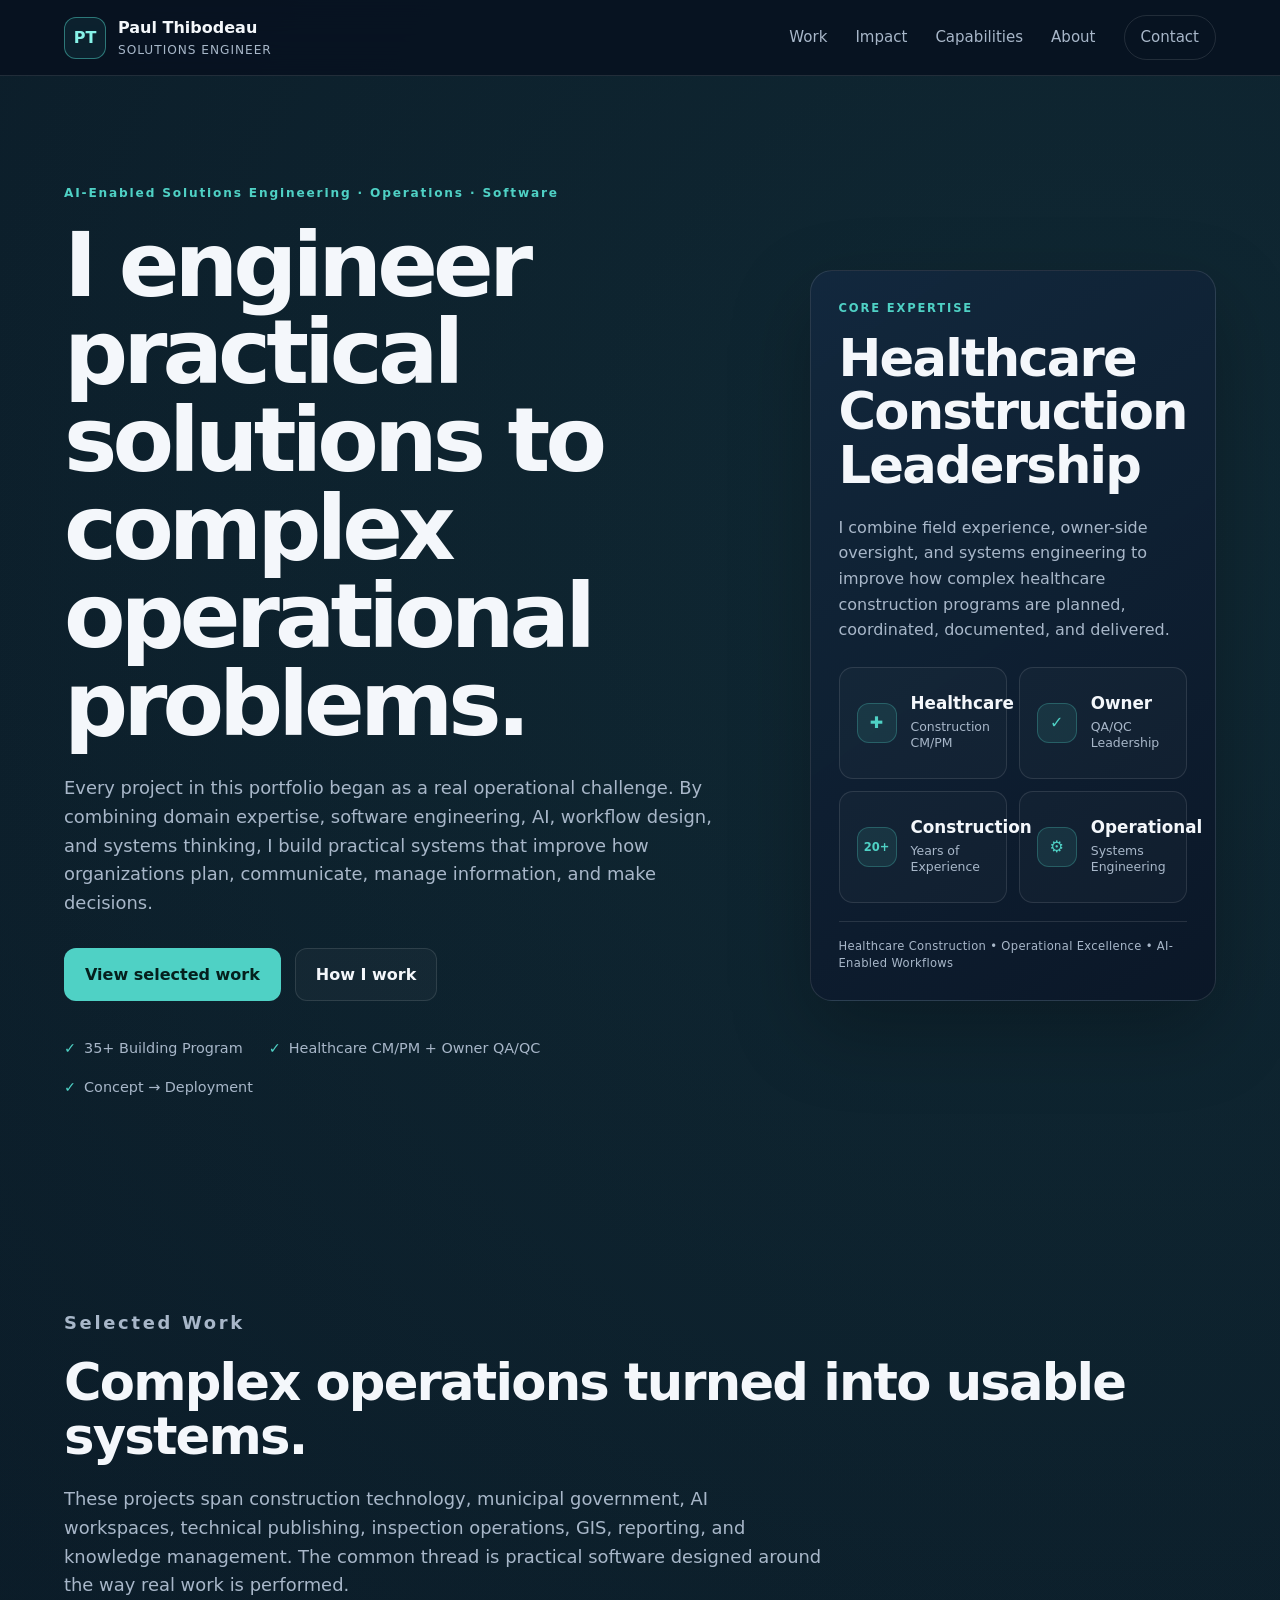
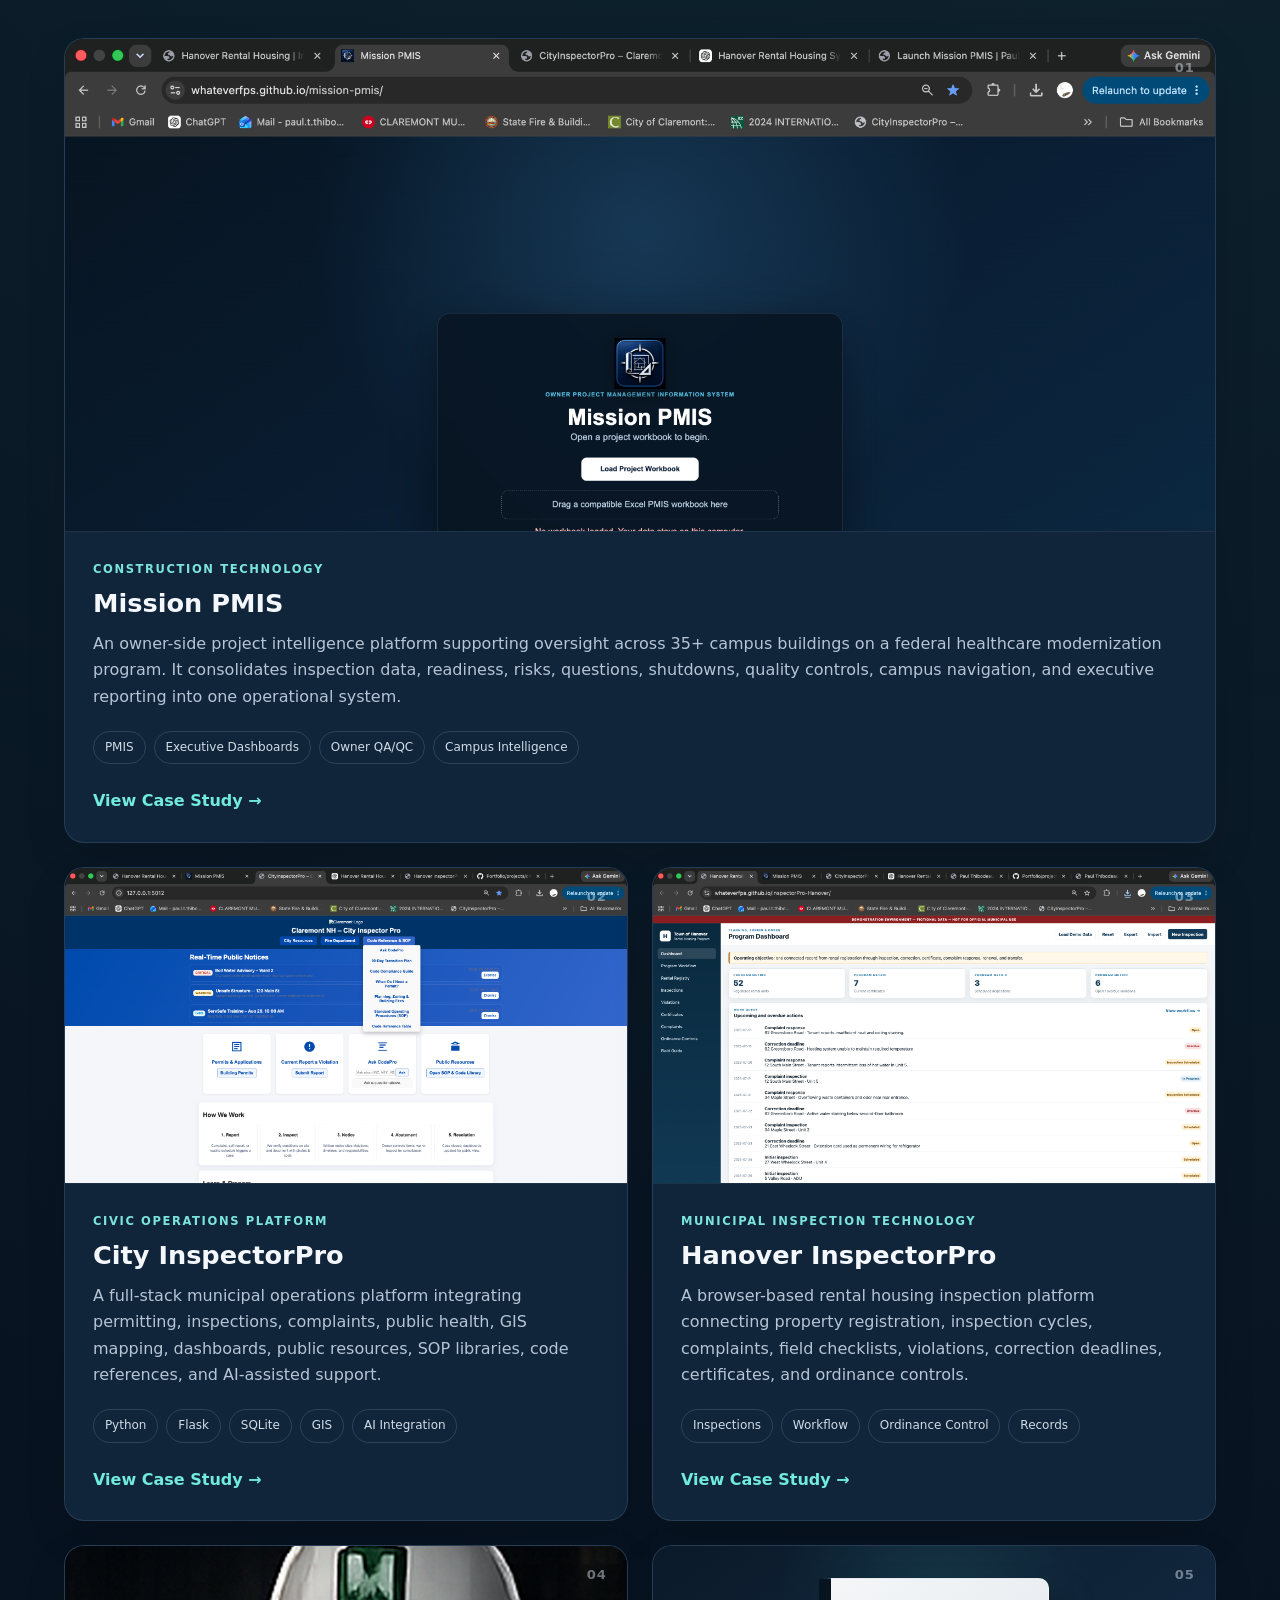
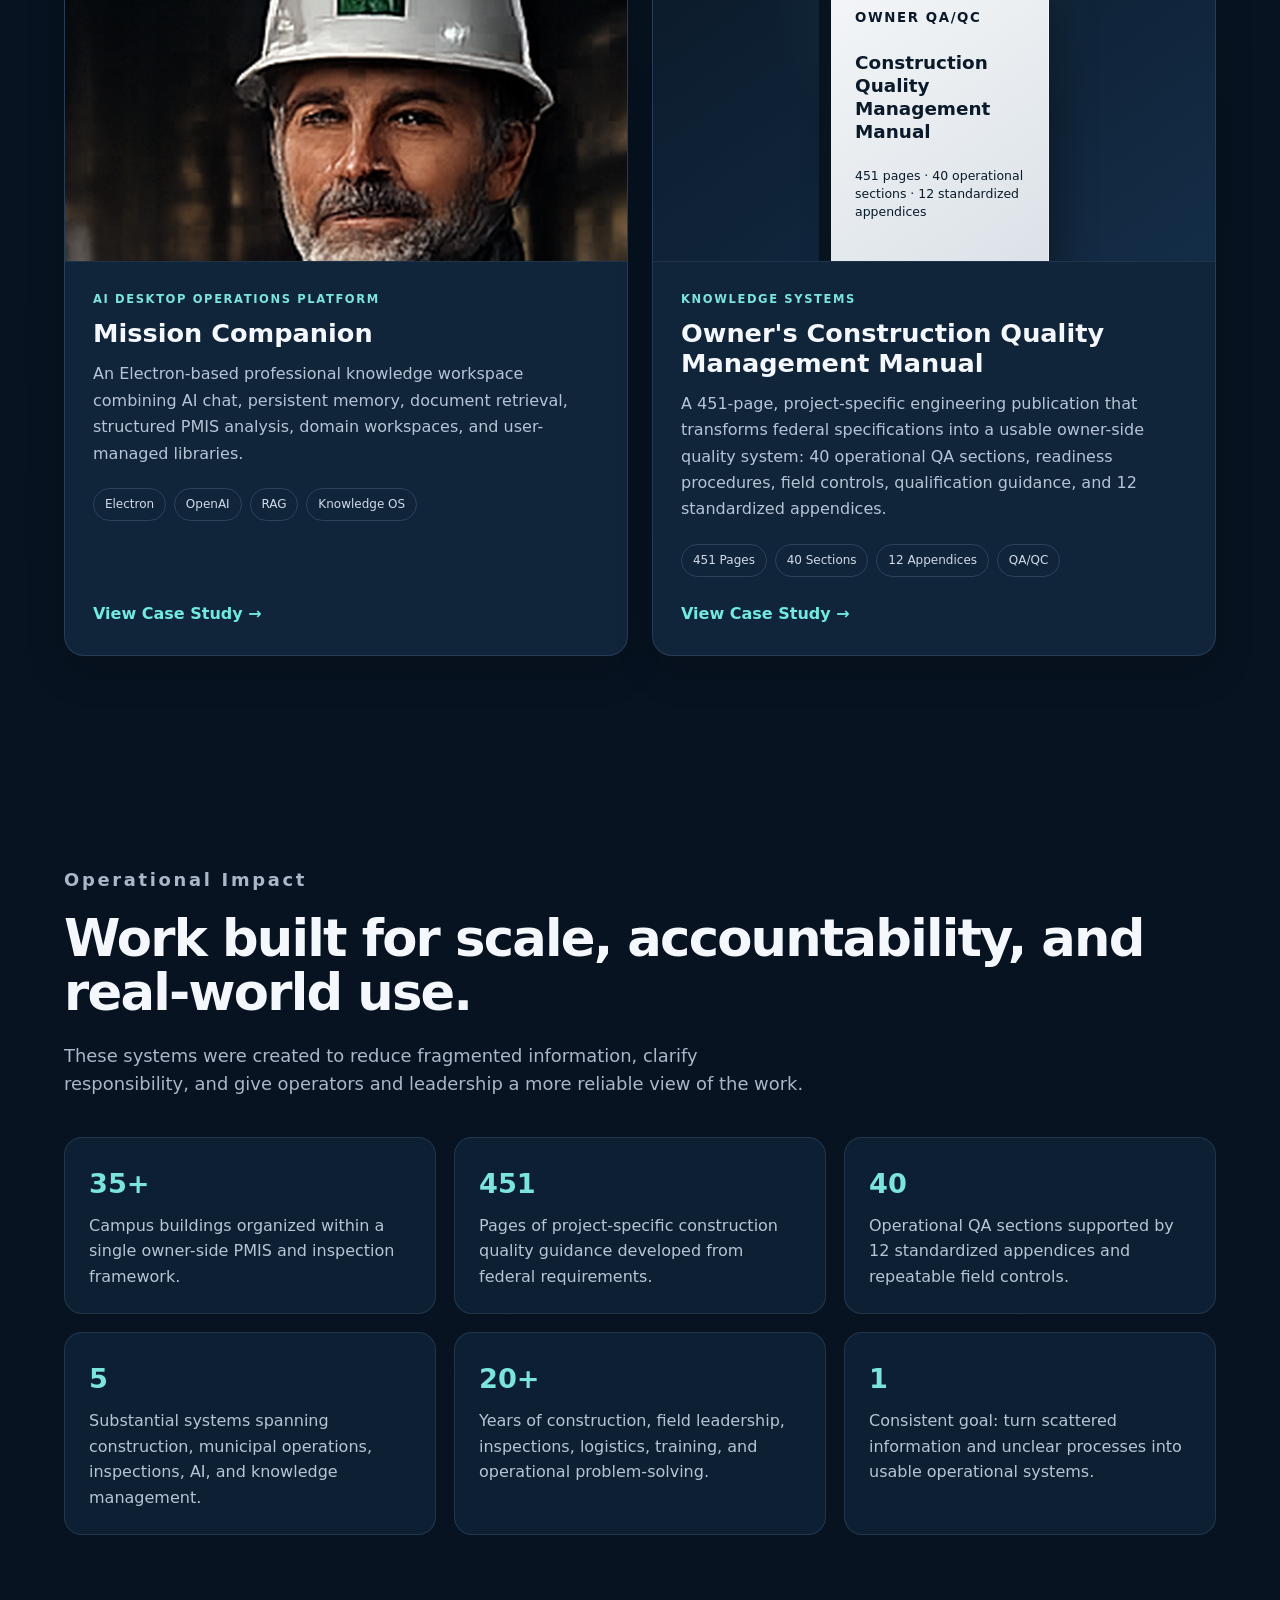
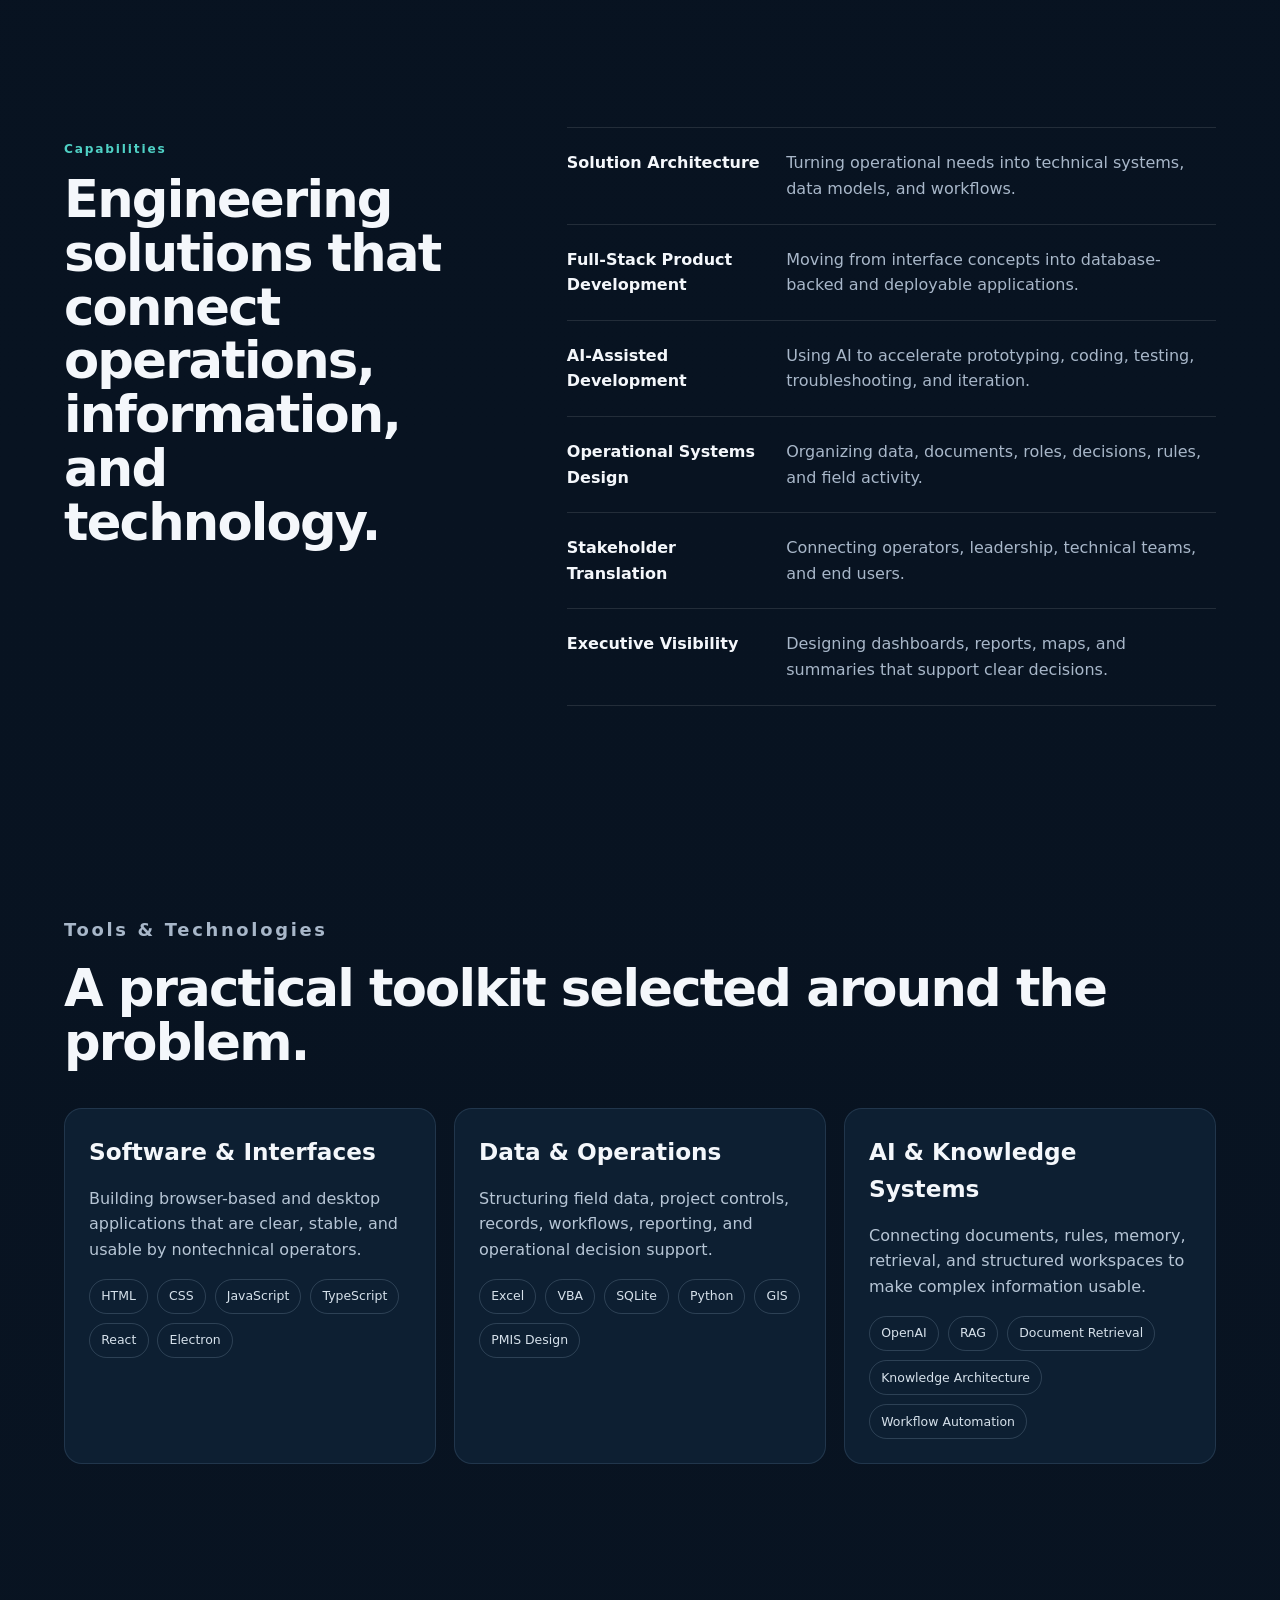
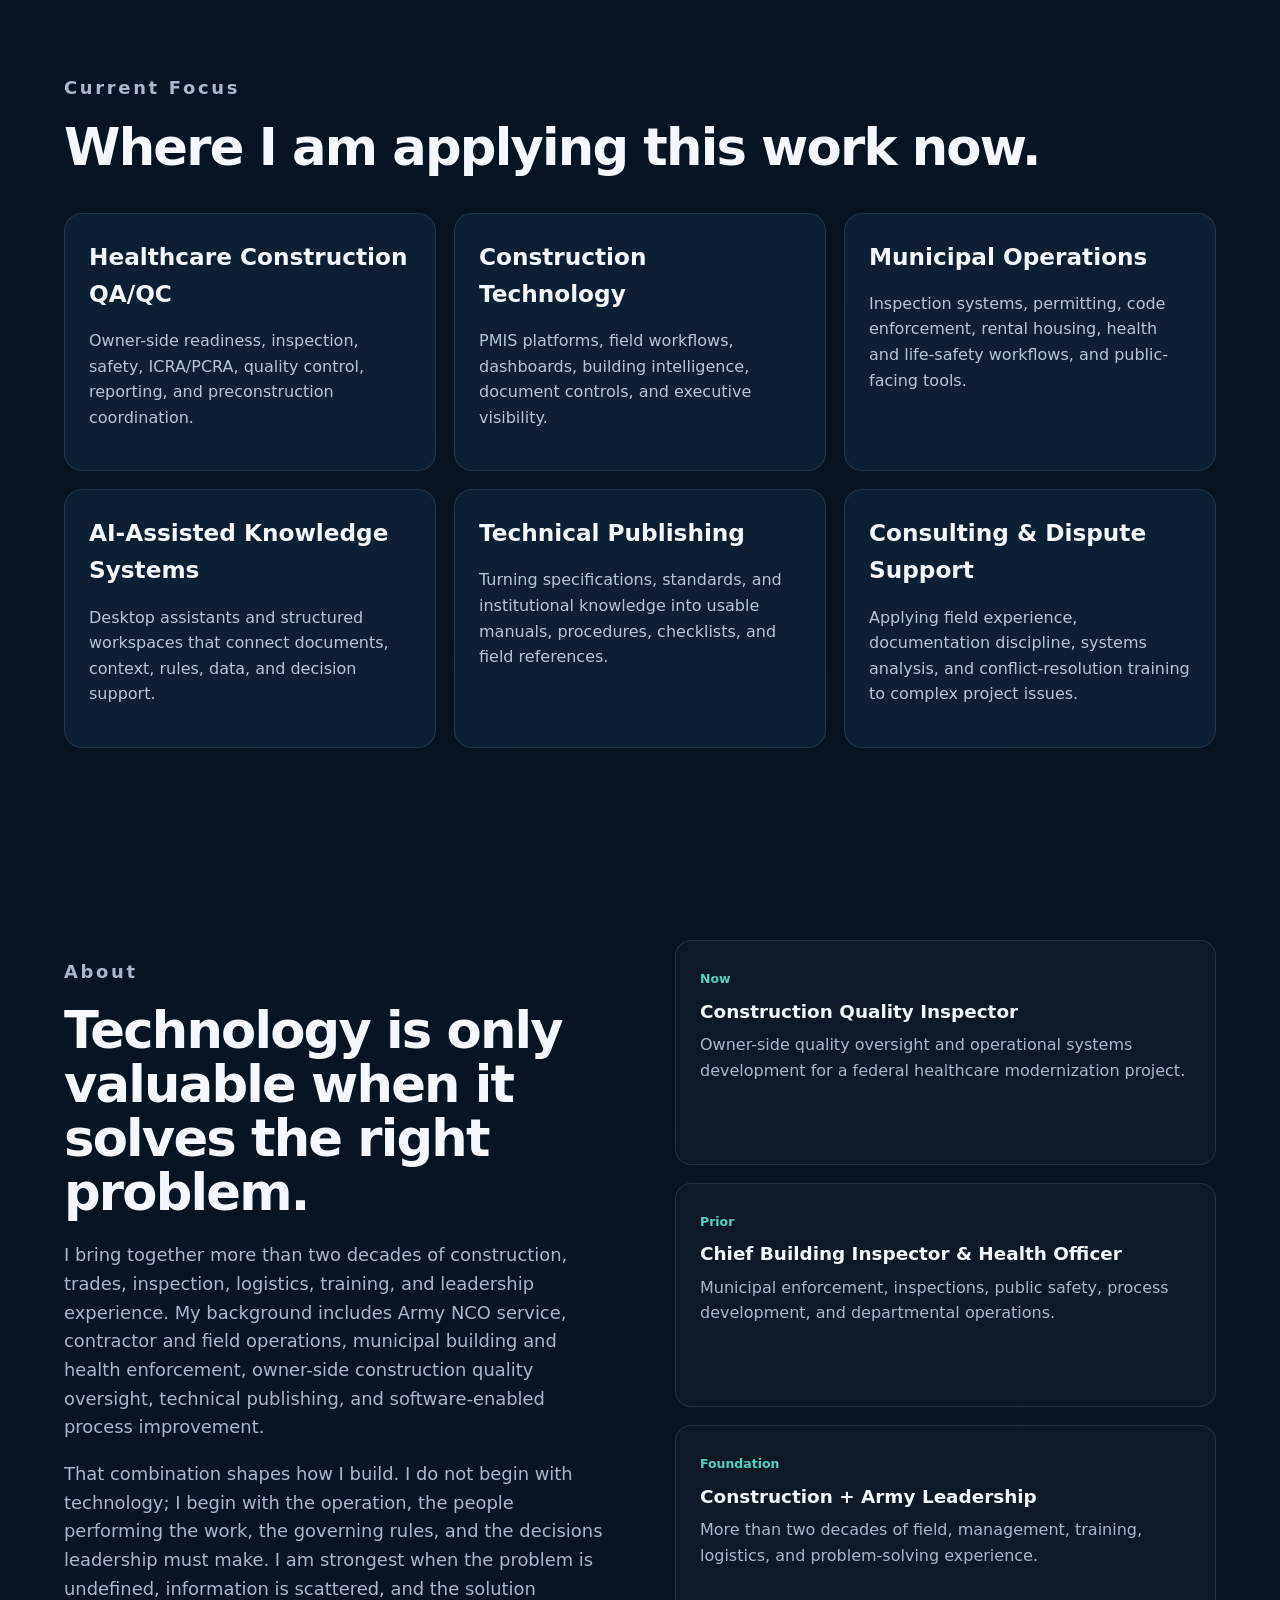
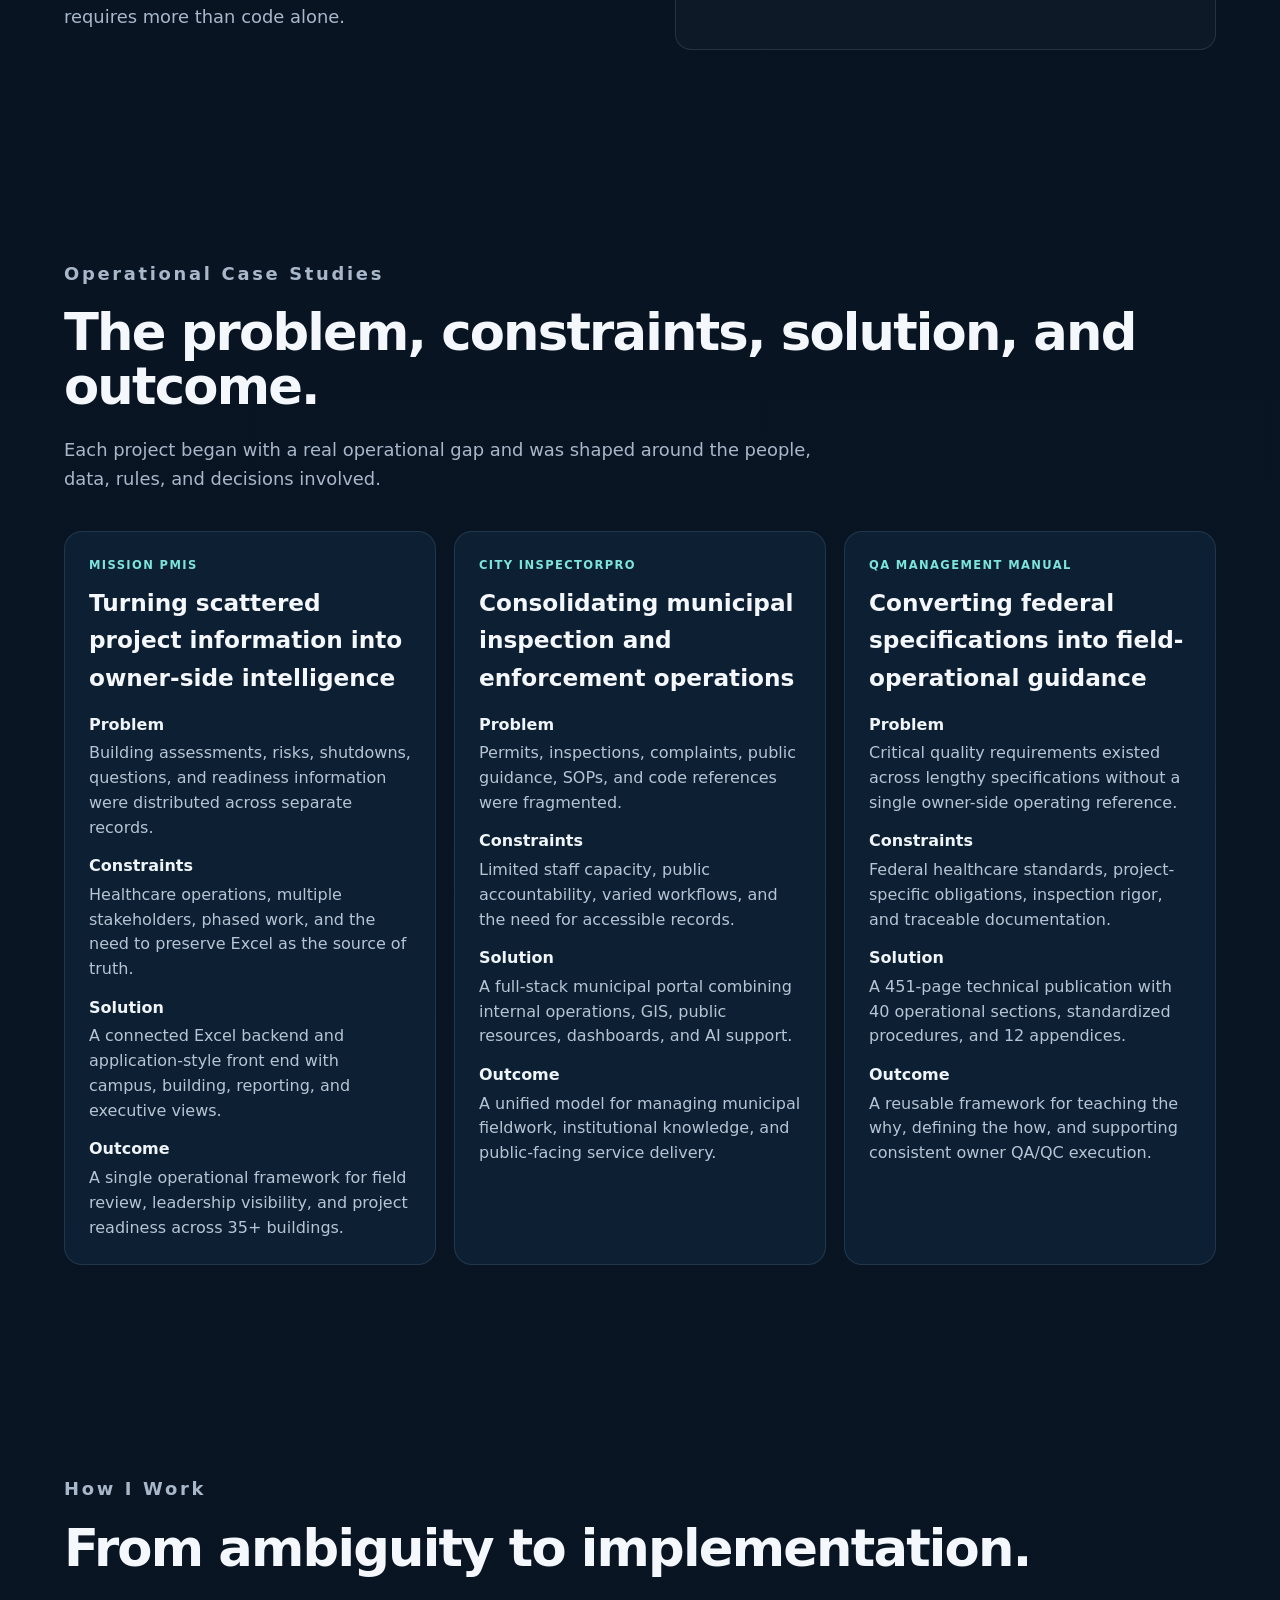
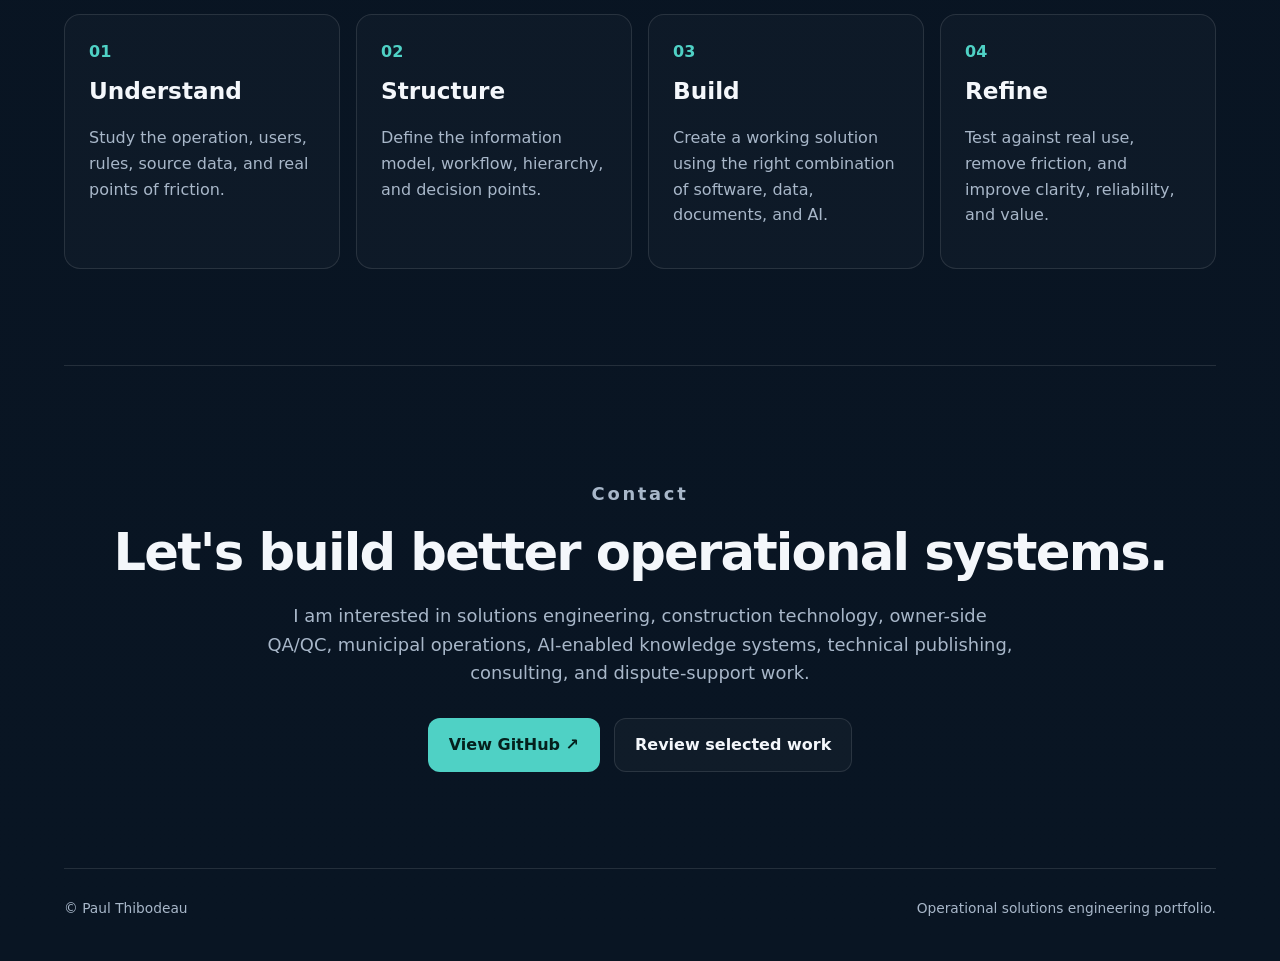
==== commit 295b5db4: "Add files via upload" ====
--- a/index.html
+++ b/index.html
@@ -334,12 +334,23 @@
 <a class="button secondary" href="#about">How I work</a>
 </div>
 <div class="hero-proof">
-<span>35+ Building Healthcare Program</span>
+<span>35+ Building Program</span>
 <span>Healthcare CM/PM + Owner QA/QC</span>
 <span>Concept → Deployment</span>
 </div>
 </div>
-<aside class="hero-panel"><div class="panel-label">CORE EXPERTISE</div><h2>Healthcare Construction &amp; Operational Systems</h2><p>I combine healthcare construction management, owner-side quality oversight, field leadership, and software development to turn complex programs into clear, usable operating systems.</p><div class="expertise-grid"><div class="expertise-card"><span class="expertise-icon">🏥</span><div><strong>Healthcare Construction</strong><span>CM/PM</span></div></div><div class="expertise-card"><span class="expertise-icon">✓</span><div><strong>Owner Representation</strong><span>QA/QC</span></div></div><div class="expertise-card"><span class="expertise-icon">⚙</span><div><strong>Operational Systems</strong><span>AI-Enabled Solutions</span></div></div><div class="expertise-card"><span class="expertise-icon">20+</span><div><strong>Construction Experience</strong><span>Years of Field Leadership</span></div></div></div><div class="expertise-footer">Healthcare CM/PM • Owner QA/QC • Operational Excellence</div></aside>
+<aside class="hero-panel">
+<div class="panel-label">CORE EXPERTISE</div>
+<h2>Healthcare Construction Leadership</h2>
+<p>I combine field experience, owner-side oversight, and systems engineering to improve how complex healthcare construction programs are planned, coordinated, documented, and delivered.</p>
+<div class="expertise-grid">
+<div class="expertise-card"><div aria-hidden="true" class="expertise-icon">✚</div><div><strong>Healthcare</strong><span>Construction CM/PM</span></div></div>
+<div class="expertise-card"><div aria-hidden="true" class="expertise-icon">✓</div><div><strong>Owner</strong><span>QA/QC Leadership</span></div></div>
+<div class="expertise-card"><div aria-hidden="true" class="expertise-icon expertise-icon-text">20+</div><div><strong>Construction</strong><span>Years of Experience</span></div></div>
+<div class="expertise-card"><div aria-hidden="true" class="expertise-icon">⚙</div><div><strong>Operational</strong><span>Systems Engineering</span></div></div>
+</div>
+<div class="expertise-footer">Healthcare Construction • Operational Excellence • AI-Enabled Workflows</div>
+</aside>
 </section>
 <section class="section" id="work">
 <div class="section-heading">
@@ -368,6 +379,7 @@
 </div>
 <div class="showcase-links">
 <a class="case-link" href="projects/mission-pmis.html">View Case Study →</a>
+
 </div>
 </div>
 </article>
@@ -389,6 +401,7 @@
 </div>
 <div class="showcase-links">
 <a class="case-link" href="projects/city-inspectorpro.html">View Case Study →</a>
+
 </div>
 </div>
 </article>
@@ -409,6 +422,7 @@
 </div>
 <div class="showcase-links">
 <a class="case-link" href="projects/inspectorpro.html">View Case Study →</a>
+
 </div>
 </div>
 </article>
@@ -454,6 +468,7 @@
 </div>
 <div class="showcase-links">
 <a class="case-link" href="projects/qa-manual.html">View Case Study →</a>
+
 </div>
 </div>
 </article>
--- a/assets/styles.css
+++ b/assets/styles.css
@@ -144,15 +144,13 @@
   .architecture-flow { grid-template-columns: 1fr; }
   .flow-arrow { transform: rotate(90deg); text-align: center; }
 }
-
-
-/* Cumulative portfolio release: executive expertise profile */
-.expertise-grid{margin-top:24px;display:grid;grid-template-columns:1fr;gap:12px}
-.expertise-card{display:grid;grid-template-columns:46px 1fr;gap:14px;align-items:center;padding:16px;border:1px solid var(--line);border-radius:14px;background:rgba(255,255,255,.025)}
-.expertise-icon{width:42px;height:42px;display:grid;place-items:center;border-radius:12px;background:rgba(79,209,197,.1);border:1px solid rgba(79,209,197,.22);color:var(--accent2);font-size:1.15rem;font-weight:850}
+/* Core expertise panel */
+.expertise-grid{margin-top:24px;display:grid;grid-template-columns:repeat(2,minmax(0,1fr));gap:12px}
+.expertise-card{min-height:112px;display:flex;align-items:center;gap:14px;padding:17px;border:1px solid var(--line);border-radius:14px;background:rgba(255,255,255,.025)}
+.expertise-icon{width:40px;height:40px;flex:0 0 40px;display:grid;place-items:center;border-radius:12px;background:rgba(79,209,197,.10);border:1px solid rgba(79,209,197,.28);color:var(--accent);font-size:1rem;font-weight:900}
+.expertise-icon-text{font-size:.72rem}
 .expertise-card strong,.expertise-card span{display:block}
-.expertise-card strong{font-size:1rem;line-height:1.2}
-.expertise-card div span{color:var(--muted);font-size:.82rem;margin-top:3px}
-.expertise-footer{margin-top:18px;padding-top:16px;border-top:1px solid var(--line);color:var(--muted);font-size:.76rem;letter-spacing:.04em}
-.document-gallery img{display:block;width:100%;height:auto;object-fit:contain;background:#fff}
-@media(max-width:860px){.expertise-grid{grid-template-columns:1fr}}
+.expertise-card strong{color:var(--text);font-size:1.05rem;line-height:1.2}
+.expertise-card span{margin-top:5px;color:var(--muted);font-size:.78rem;line-height:1.35}
+.expertise-footer{margin-top:18px;padding-top:16px;border-top:1px solid var(--line);color:var(--muted);font-size:.72rem;line-height:1.5;letter-spacing:.03em}
+@media (max-width:560px){.expertise-grid{grid-template-columns:1fr}}
